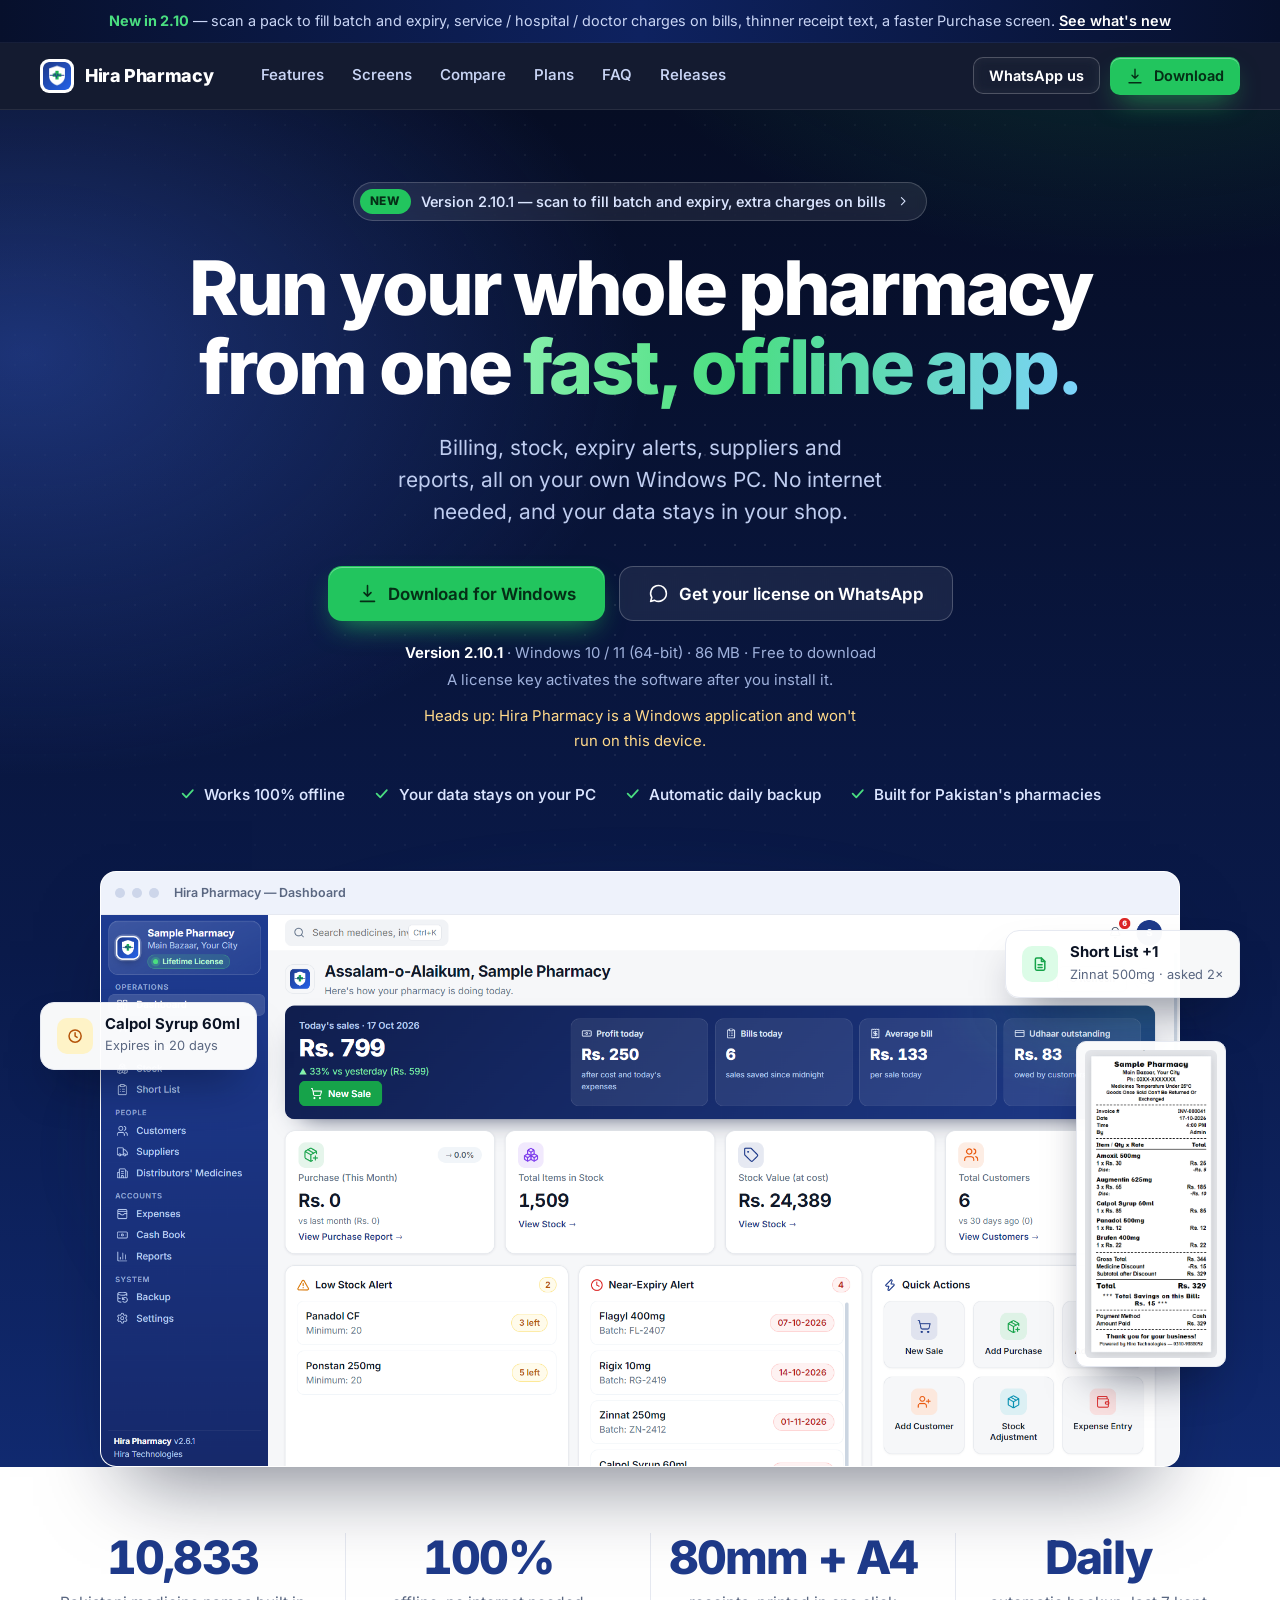
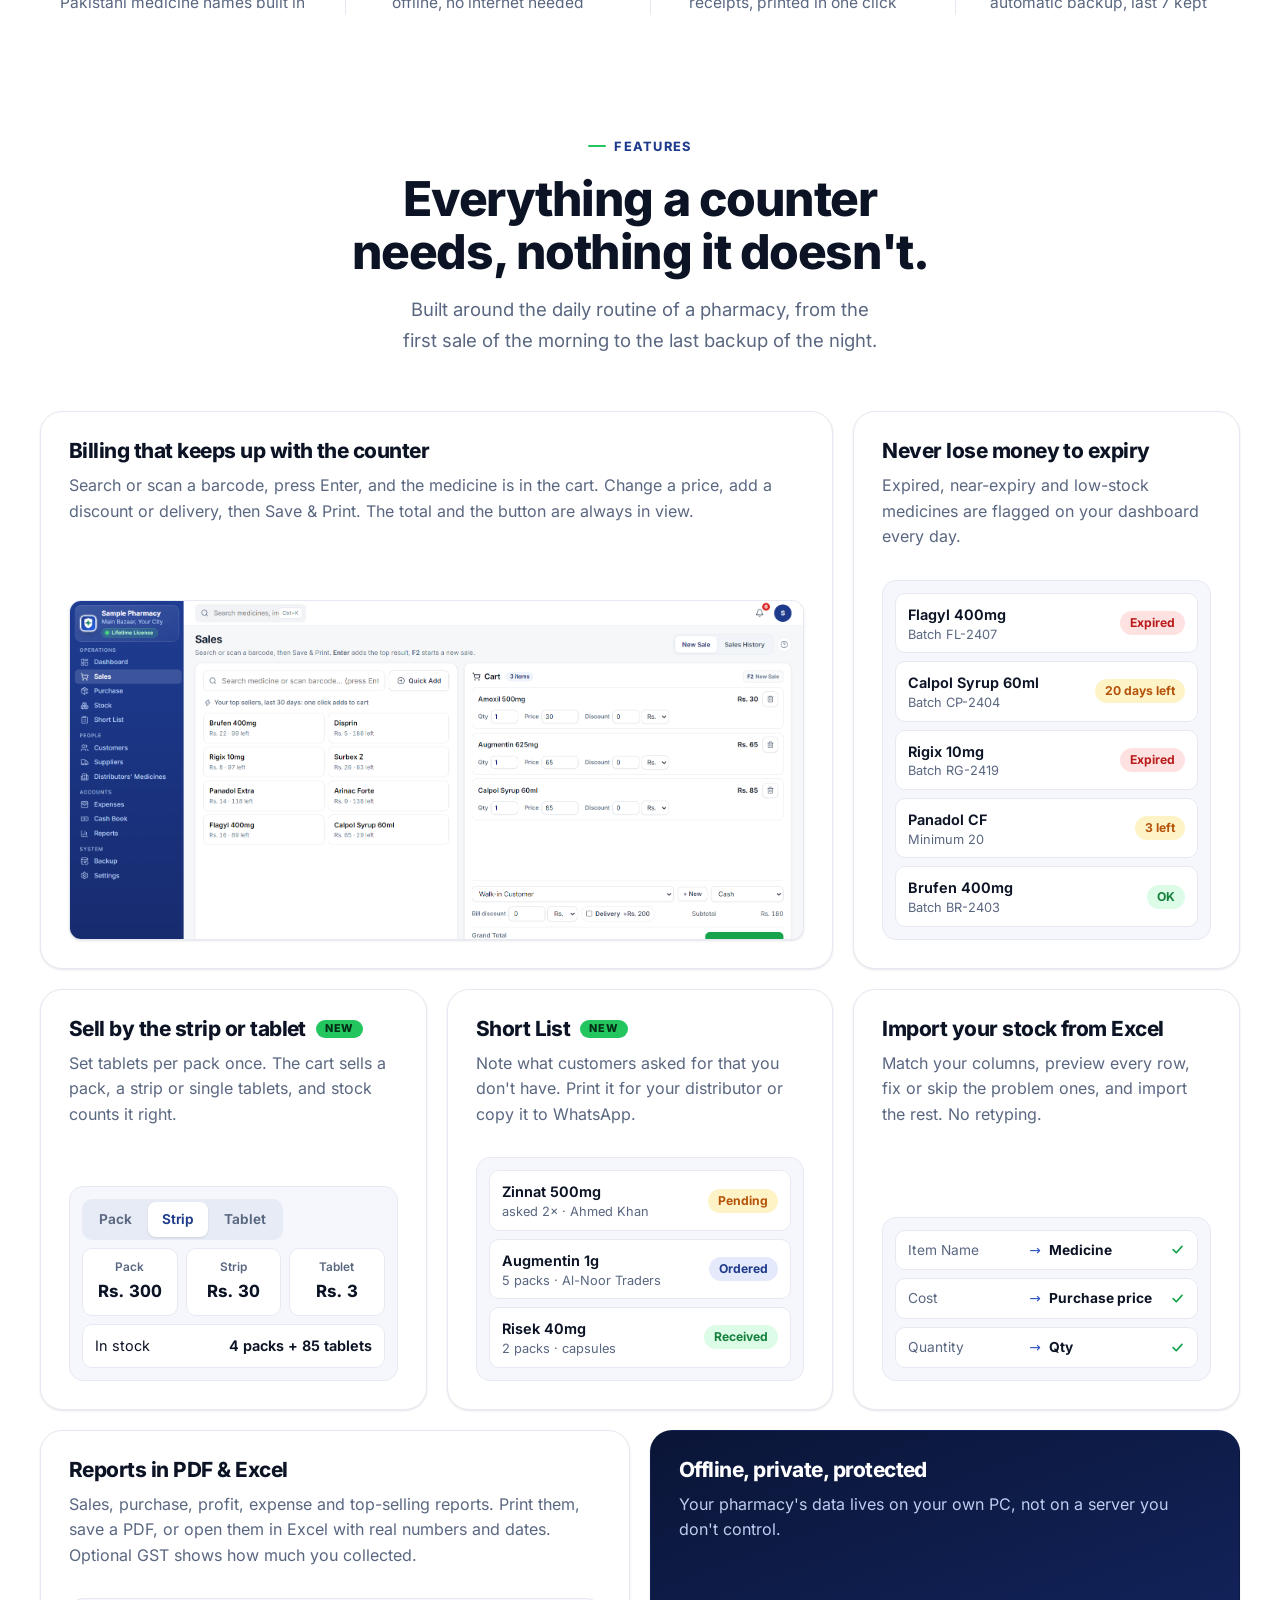
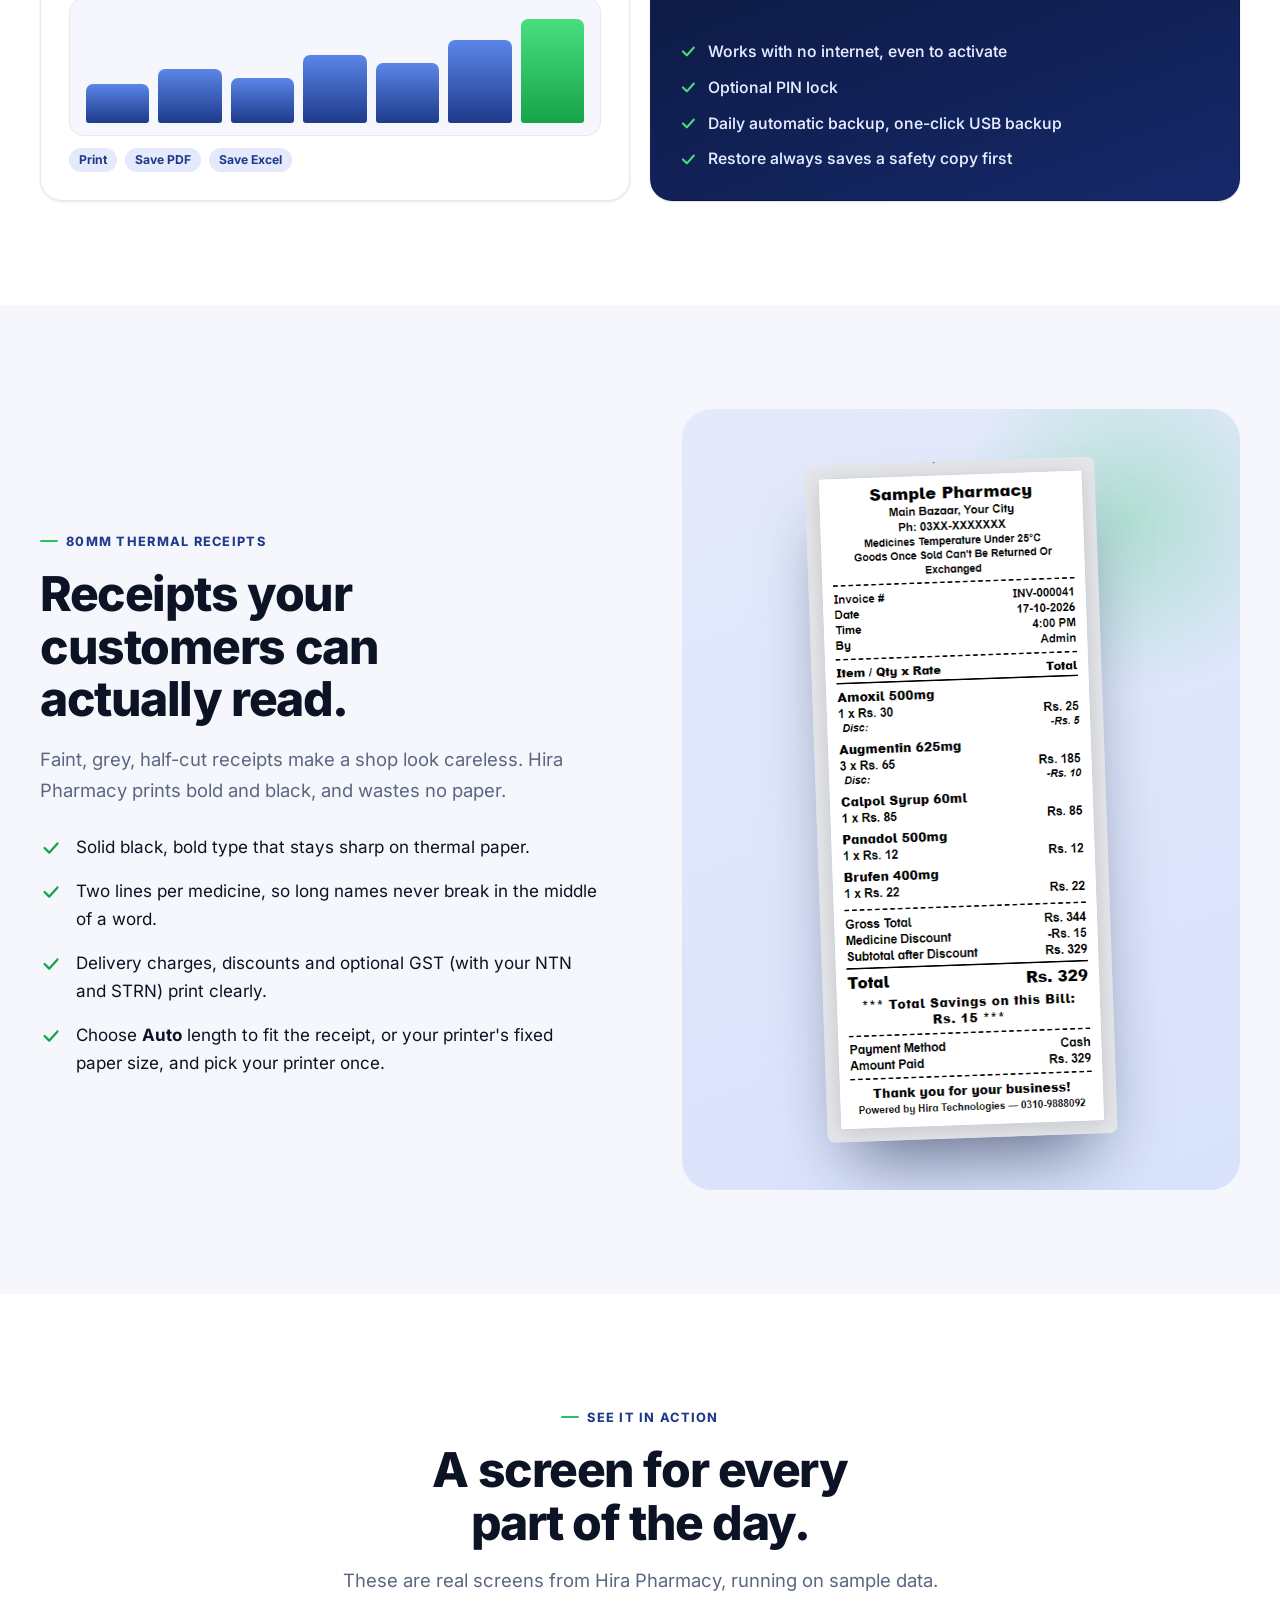
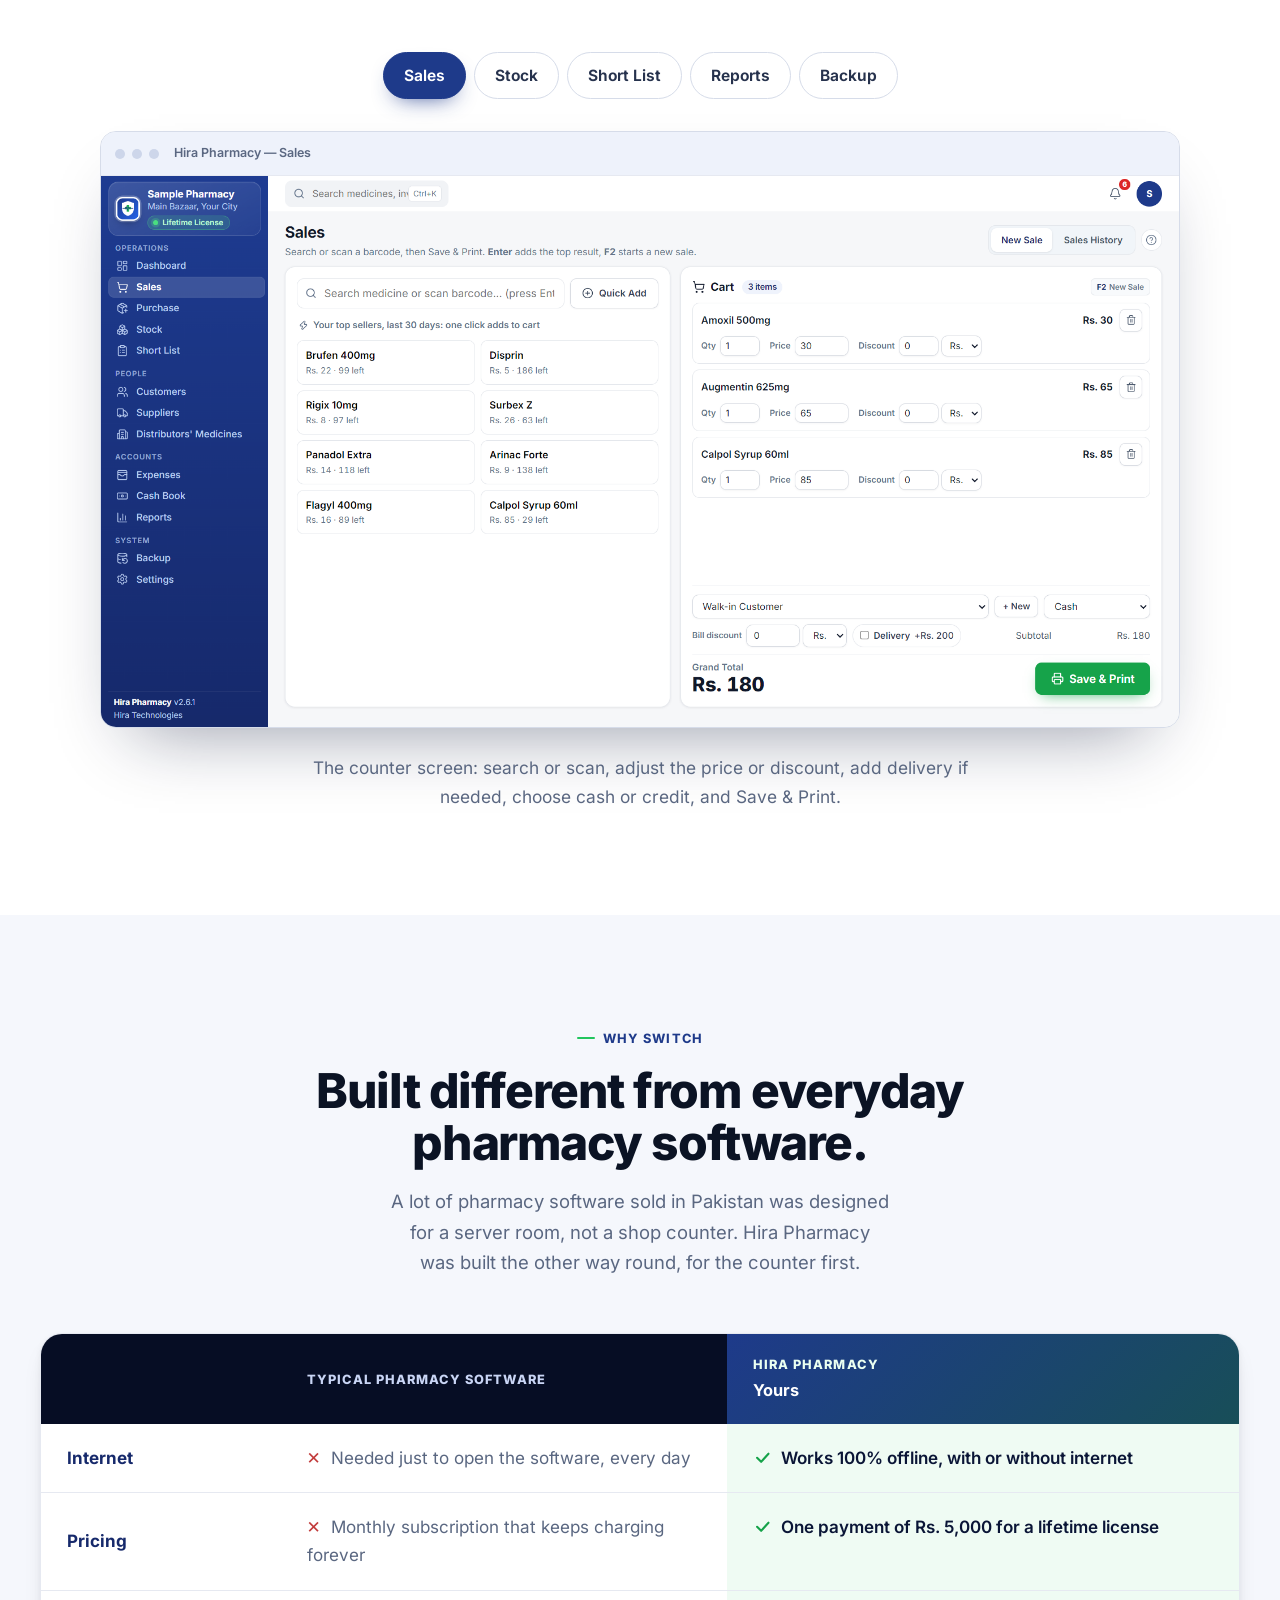
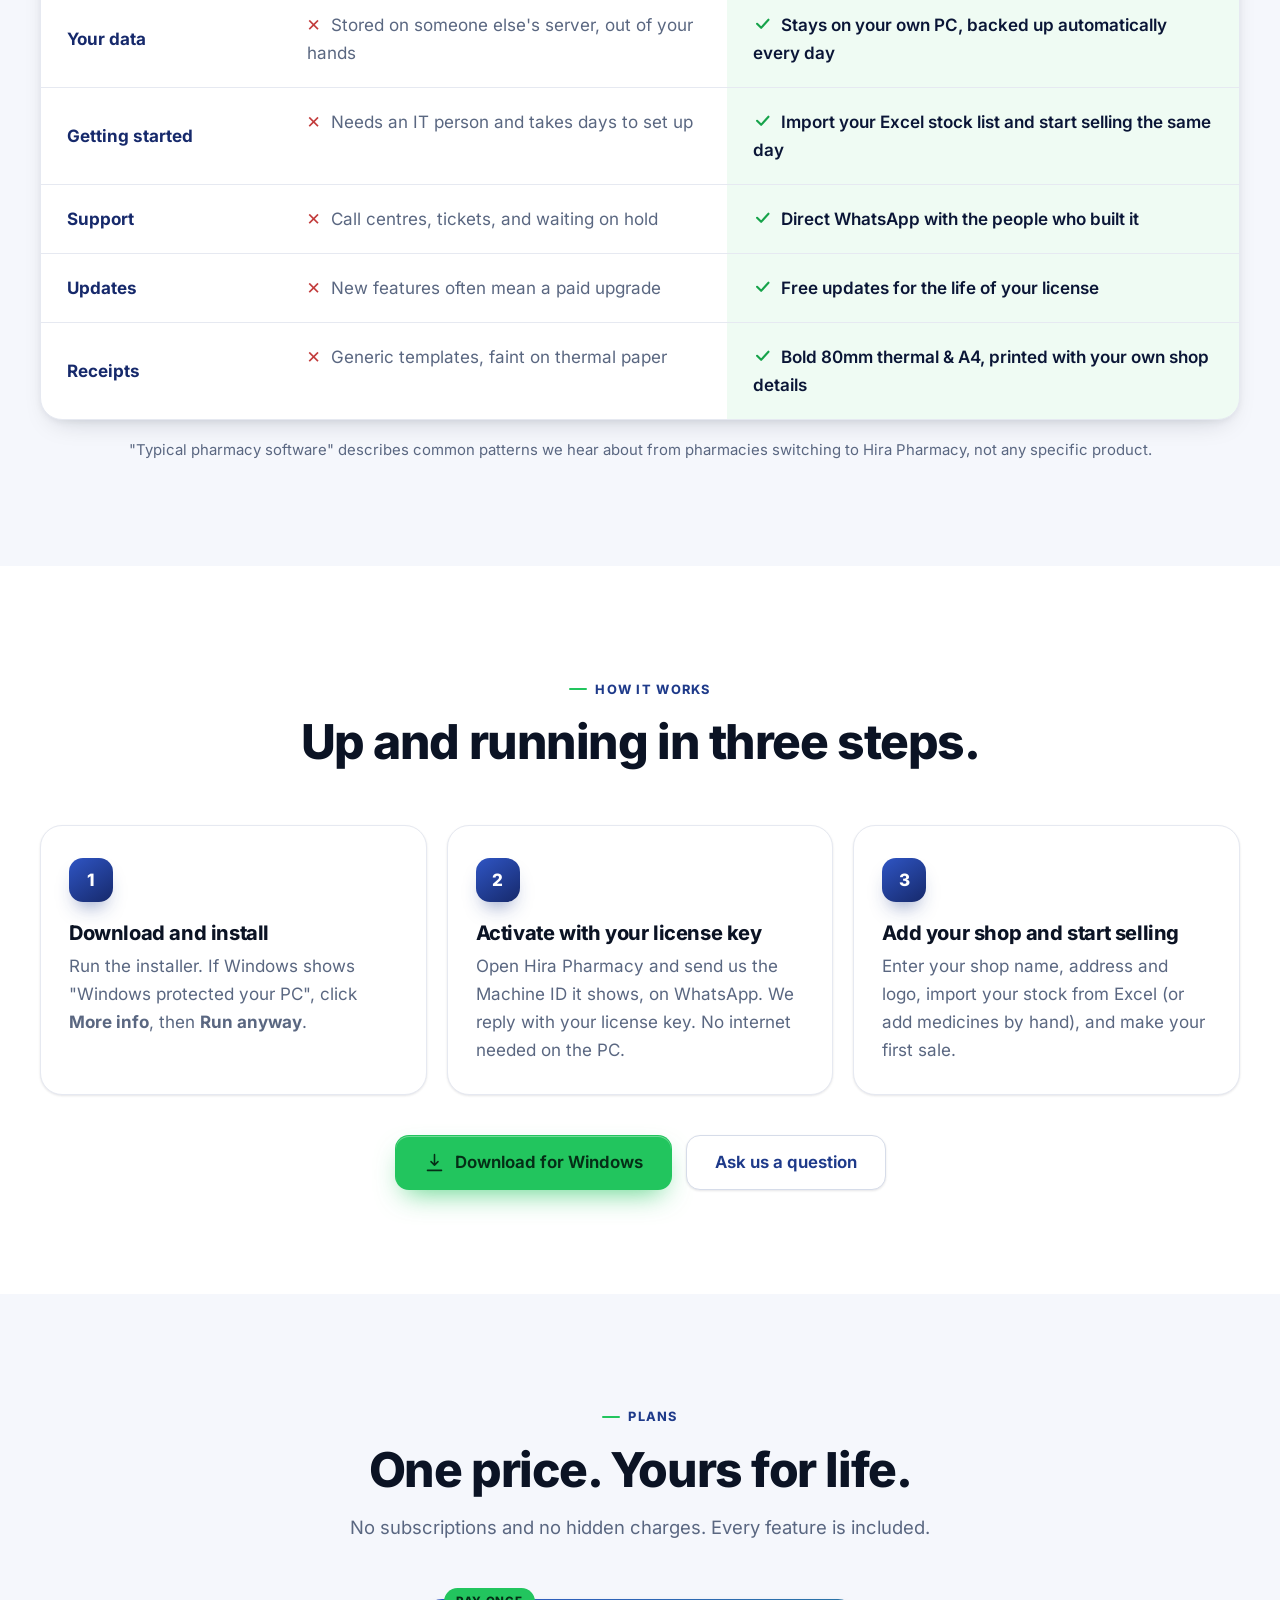
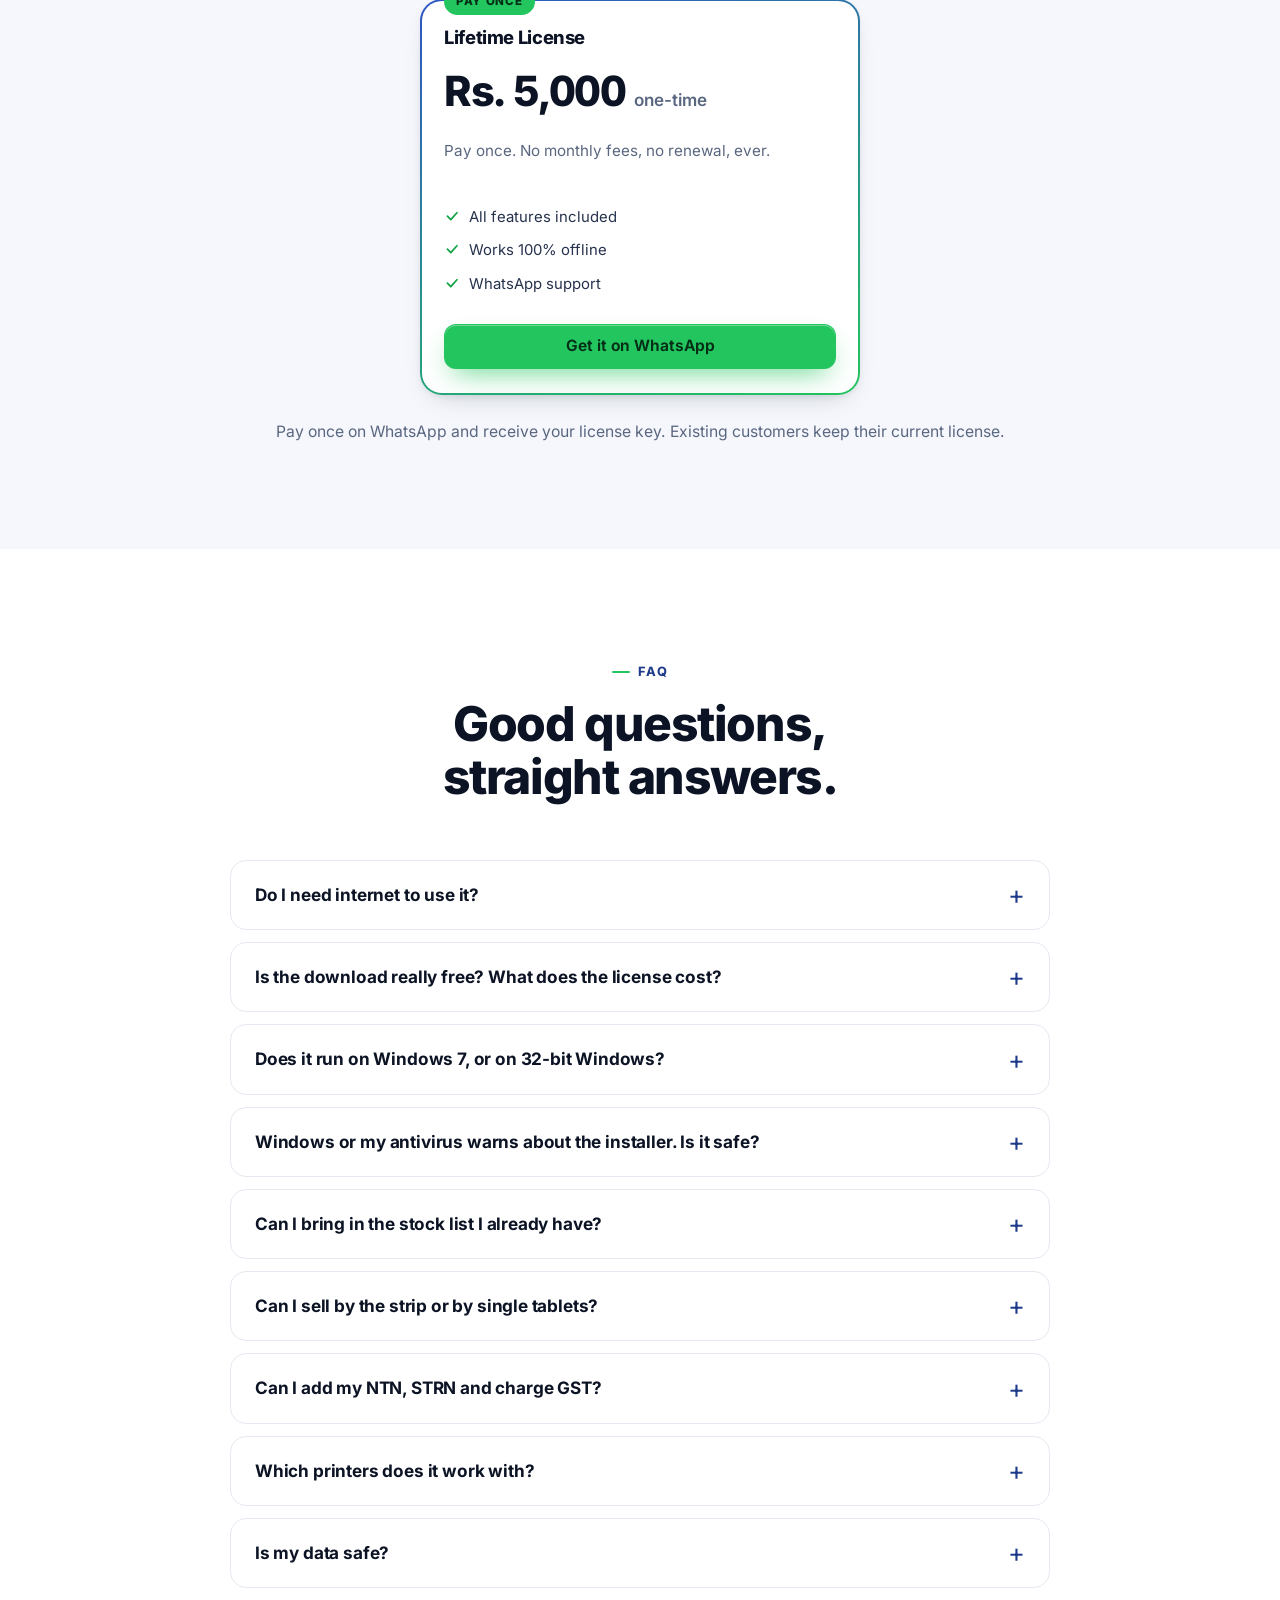
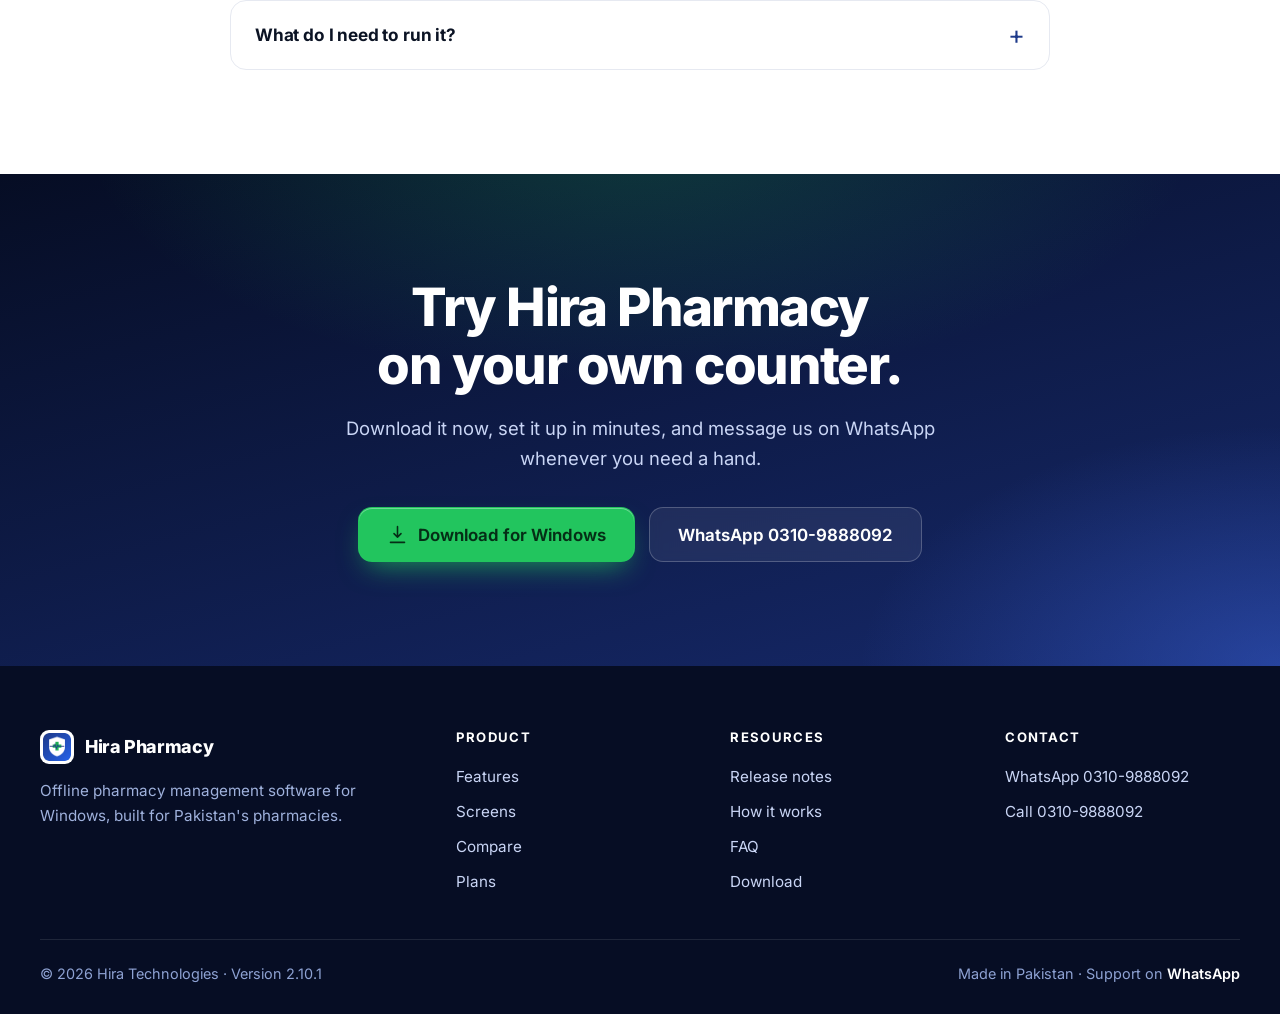
==== index.html @ 3cd3f742 "Website: Hira Pharmacy 2.10.1 Co-Authored-By: Claude Sonnet 5.5 <noreply@anthropic.com>" ====
<!doctype html>
<html lang="en">
<head>
<meta charset="utf-8">
<meta name="viewport" content="width=device-width, initial-scale=1">
<title>Hira Pharmacy — Offline Pharmacy Software for Windows</title>
<meta name="description" content="Offline pharmacy software for Windows: fast billing, expiry and low-stock alerts, sell by the strip or tablet, a Short List for restocking, suppliers, reports and optional GST. Download Hira Pharmacy 2.10.1.">
<meta name="theme-color" content="#060d24">
<link rel="icon" type="image/png" href="assets/logo.png">
<link rel="canonical" href="https://nayahiradigital.store/">
<link rel="preload" href="assets/fonts/inter-latin-wght-normal.woff2" as="font" type="font/woff2" crossorigin>
<link rel="stylesheet" href="assets/site.css?v=300">
<meta property="og:type" content="website">
<meta property="og:title" content="Hira Pharmacy — Offline Pharmacy Software for Windows">
<meta property="og:description" content="Billing, expiry alerts, suppliers and reports in one offline pharmacy app. Sell by the strip or tablet, print receipts in one click.">
<meta property="og:url" content="https://nayahiradigital.store/">
<meta property="og:image" content="https://nayahiradigital.store/assets/og.png?v=300">
<meta name="twitter:card" content="summary_large_image">
<script type="application/ld+json">
{
  "@context": "https://schema.org",
  "@type": "SoftwareApplication",
  "name": "Hira Pharmacy",
  "applicationCategory": "BusinessApplication",
  "operatingSystem": "Windows 10, Windows 11",
  "softwareVersion": "2.10.1",
  "description": "Offline pharmacy management software: billing, stock and expiry alerts, suppliers, cash book and reports.",
  "downloadUrl": "https://github.com/marketerwaseem17/hira-pharmacy-downloads/releases/latest/download/Hira-Pharmacy-Setup.exe",
  "author": { "@type": "Organization", "name": "Hira Technologies" }
}
</script>
<style>
  /* ---------- hero ---------- */
  .hero { position: relative; color: #fff; overflow-x: clip;
    background:
      radial-gradient(900px 520px at 88% -12%, rgba(34, 197, 94, 0.20), transparent 60%),
      radial-gradient(1000px 680px at 2% 18%, rgba(59, 100, 220, 0.42), transparent 62%),
      linear-gradient(180deg, #060d24 0%, #0a1a4a 62%, #112a70 100%); }
  .hero::before { content: ""; position: absolute; inset: 0; pointer-events: none;
    background-image: radial-gradient(rgba(255,255,255,0.11) 1px, transparent 1.3px); background-size: 30px 30px;
    -webkit-mask-image: radial-gradient(ellipse 75% 62% at 50% 28%, #000, transparent 78%); mask-image: radial-gradient(ellipse 75% 62% at 50% 28%, #000, transparent 78%); }
  .hero-inner { position: relative; text-align: center; padding: 72px 0 0; }
  .pill-new { display: inline-flex; align-items: center; gap: 10px; padding: 6px 16px 6px 6px; border-radius: 999px; background: rgba(255,255,255,0.08); border: 1px solid rgba(255,255,255,0.18); color: #dbe5ff; font-size: 0.9rem; font-weight: 550; text-decoration: none; backdrop-filter: blur(6px); transition: background-color .15s; }
  .pill-new:hover { background: rgba(255,255,255,0.14); }
  .pill-new b { background: var(--green-500); color: var(--green-950); border-radius: 999px; padding: 3px 10px; font-size: 0.74rem; font-weight: 800; letter-spacing: 0.05em; text-transform: uppercase; }
  .hero h1 { font-size: clamp(2.5rem, 6.2vw, 4.7rem); font-weight: 800; margin: 28px auto 0; max-width: 14.5em; letter-spacing: -0.038em; line-height: 1.04; }
  .hero h1 .grad { background: linear-gradient(95deg, #86efac 0%, #4ade80 38%, #7dd3fc 100%); -webkit-background-clip: text; background-clip: text; color: transparent; }
  .hero .lede { max-width: 41rem; text-wrap: balance; margin: 26px auto 0; color: #bfcdf0; font-size: clamp(1.08rem, 1.7vw, 1.3rem); line-height: 1.55; }
  .hero .cta-row { justify-content: center; margin-top: 38px; }
  .hero-meta { margin-top: 20px; color: #9fb1dc; font-size: 0.93rem; }
  .hero-meta strong { color: #fff; font-weight: 650; }
  .hero-meta + .hero-meta { margin-top: 2px; }
  .mobile-note, .nonwin-note { display: none; margin: 12px auto 0; font-size: 0.93rem; color: #ffd98a; max-width: 30em; }
  html[data-platform="mobile"] .mobile-note { display: block; }
  html[data-platform="other"] .nonwin-note { display: block; }
  .trust { display: flex; flex-wrap: wrap; justify-content: center; gap: 10px 28px; margin: 28px 0 0; padding: 0; list-style: none; color: #dbe5ff; font-weight: 550; font-size: 0.95rem; }
  .trust li { display: flex; align-items: center; gap: 8px; }
  .trust .ic { color: var(--green-400); width: 1.15em; height: 1.15em; stroke-width: 2.4; }

  .hero-shot { position: relative; z-index: 3; max-width: 1080px; margin: 64px auto -150px; }
  .hero-shot::before { content: ""; position: absolute; inset: 8% -4% -6%; z-index: -1; filter: blur(48px);
    background: radial-gradient(60% 55% at 50% 40%, rgba(74, 222, 128, 0.30), rgba(59, 100, 220, 0.32) 55%, transparent 76%); }
  .window { background: #fff; border-radius: 16px; overflow: hidden; border: 1px solid rgba(255,255,255,0.22); box-shadow: var(--shadow-lg); text-align: left; }
  .window-bar { display: flex; align-items: center; gap: 7px; padding: 11px 14px; background: #eef2fb; border-bottom: 1px solid var(--line); font-size: 0.78rem; color: var(--muted); font-weight: 600; }
  .window-bar i { width: 10px; height: 10px; border-radius: 50%; background: #cdd6ea; display: block; }
  .window-bar span { margin-left: 8px; }
  .window img { width: 100%; }
  .float { position: absolute; z-index: 4; display: none; align-items: center; gap: 12px; background: rgba(255,255,255,0.97); color: var(--ink); border: 1px solid var(--line); border-radius: 14px; padding: 12px 16px; box-shadow: 0 24px 46px -18px rgba(6, 13, 36, 0.6); font-size: 0.88rem; text-align: left; }
  .float b { display: block; font-weight: 700; font-size: 0.93rem; line-height: 1.25; }
  .float .sub { color: var(--muted); font-size: 0.8rem; }
  .float .dot { width: 36px; height: 36px; border-radius: 10px; display: grid; place-items: center; flex: none; }
  .float .dot .ic { width: 1.15em; height: 1.15em; stroke-width: 2.2; }
  .float-a { left: -60px; top: 22%; }
  .float-a .dot { background: var(--amber-100); color: var(--amber-600); }
  .float-b { right: -60px; top: 10%; }
  .float-b .dot { background: var(--green-100); color: var(--green-600); }
  .float-c { right: -46px; bottom: 100px; flex-direction: column; align-items: stretch; width: 150px; padding: 8px; border-radius: 10px; gap: 0; }
  .float-c img { border-radius: 6px; }

  /* ---------- stats ---------- */
  .stats { padding: 216px 0 8px; }
  .stats-grid { display: grid; grid-template-columns: repeat(2, 1fr); gap: 36px 20px; }
  .stat { text-align: center; padding: 0 8px; }
  .stat-num { font-size: clamp(2rem, 3.6vw, 2.9rem); font-weight: 800; letter-spacing: -0.04em; color: var(--navy-600); line-height: 1.05; font-variant-numeric: tabular-nums; }
  .stat-label { color: var(--muted); font-size: 0.97rem; margin-top: 8px; }

  /* ---------- feature grid ---------- */
  .bento { display: grid; gap: 20px; grid-template-columns: 1fr; }
  .bcard { background: #fff; border: 1px solid var(--line); border-radius: var(--r-lg); padding: 28px; box-shadow: var(--shadow-sm); display: flex; flex-direction: column; gap: 10px; overflow: hidden; transition: box-shadow .25s, transform .25s, border-color .25s; }
  .bcard:hover { box-shadow: var(--shadow-md); transform: translateY(-3px); border-color: var(--line-2); }
  .bcard h3 { font-size: 1.3rem; font-weight: 760; letter-spacing: -0.025em; display: flex; align-items: center; gap: 10px; flex-wrap: wrap; }
  .bcard p { color: var(--muted); font-size: 1rem; line-height: 1.6; }
  .tag-new { font-size: 0.68rem; font-weight: 800; letter-spacing: 0.07em; text-transform: uppercase; background: var(--green-500); color: var(--green-950); border-radius: 999px; padding: 3px 9px; }
  .bvis { margin-top: auto; padding-top: 20px; }
  .shot-crop { border-radius: 12px; overflow: hidden; border: 1px solid var(--line); box-shadow: var(--shadow-sm); aspect-ratio: 16 / 8.2; background: var(--soft); }
  .shot-crop img { width: 100%; height: 100%; object-fit: cover; object-position: left top; }
  .mini { background: var(--soft); border: 1px solid var(--line); border-radius: 14px; padding: 12px; display: grid; gap: 8px; }
  .mrow { display: flex; align-items: center; justify-content: space-between; gap: 10px; background: #fff; border: 1px solid var(--line); border-radius: 10px; padding: 9px 12px; font-size: 0.9rem; }
  .mrow b { font-weight: 650; }
  .mrow small { color: var(--muted); font-size: 0.8rem; display: block; line-height: 1.3; }
  .chip { display: inline-block; border-radius: 999px; padding: 2px 10px; font-size: 0.76rem; font-weight: 700; white-space: nowrap; }
  .chip-ok { background: var(--green-100); color: #15803d; }
  .chip-warn { background: var(--amber-100); color: var(--amber-600); }
  .chip-bad { background: var(--red-100); color: var(--red-600); }
  .chip-info { background: var(--navy-100); color: var(--navy-600); }
  .mseg { display: inline-flex; padding: 3px; background: #e6ebf5; border-radius: 10px; gap: 2px; }
  .mseg span { padding: 6px 14px; border-radius: 8px; font-size: 0.85rem; font-weight: 650; color: var(--muted); }
  .mseg .on { background: #fff; color: var(--navy-600); box-shadow: var(--shadow-sm); }
  .prices { display: grid; grid-template-columns: repeat(3, 1fr); gap: 8px; }
  .price-tile { background: #fff; border: 1px solid var(--line); border-radius: 10px; padding: 9px 6px; text-align: center; }
  .price-tile small { display: block; color: var(--muted); font-size: 0.74rem; font-weight: 600; }
  .price-tile b { font-size: 1.05rem; font-weight: 750; font-variant-numeric: tabular-nums; }
  .bars { display: flex; align-items: flex-end; gap: 9px; height: 112px; padding: 8px 4px 0; }
  .bars i { flex: 1; border-radius: 7px 7px 3px 3px; background: linear-gradient(180deg, #5b86e8, var(--navy-600)); display: block; }
  .bars i:last-child { background: linear-gradient(180deg, #4ade80, var(--green-600)); }
  .pill-row { display: flex; flex-wrap: wrap; gap: 8px; margin-top: 12px; }
  .bcard.dark { background: linear-gradient(160deg, var(--navy-900), var(--navy-700)); color: #fff; border-color: transparent; }
  .bcard.dark p { color: #bfcdf0; }
  .bcard.dark .ticks-mini { list-style: none; padding: 0; margin: 0; display: grid; gap: 10px; }
  .ticks-mini li { display: flex; gap: 10px; align-items: center; color: #e3ebff; font-weight: 550; font-size: 0.98rem; }
  .ticks-mini .ic { color: var(--green-400); stroke-width: 2.6; width: 1.2em; height: 1.2em; }
  .map-row { display: grid; grid-template-columns: 1fr auto 1fr auto; align-items: center; gap: 8px; background: #fff; border: 1px solid var(--line); border-radius: 10px; padding: 8px 12px; font-size: 0.86rem; }
  .map-row code { font: inherit; color: var(--muted); }
  .map-row .arrow { color: var(--navy-500); }
  .map-row .ic { color: var(--green-600); width: 1.1em; height: 1.1em; stroke-width: 2.6; }

  /* ---------- receipts ---------- */
  .split { display: grid; gap: 56px; align-items: center; }
  .split h2 { font-size: clamp(2rem, 4vw, 3rem); font-weight: 800; }
  .split .lead { color: var(--muted); font-size: 1.15rem; margin: 18px 0 28px; }
  .ticks { list-style: none; margin: 0; padding: 0; display: grid; gap: 16px; }
  .ticks li { display: flex; gap: 14px; align-items: flex-start; }
  .ticks .ic { color: var(--green-600); margin-top: 4px; width: 1.3em; height: 1.3em; stroke-width: 2.5; }
  .receipt-stage { background: linear-gradient(160deg, var(--navy-100), #d8e2fb); border-radius: 30px; padding: 52px 24px; display: grid; place-items: center; position: relative; overflow: hidden; }
  .receipt-stage::before { content: ""; position: absolute; width: 380px; height: 380px; border-radius: 50%; background: radial-gradient(circle, rgba(34,197,94,.25), transparent 65%); right: -80px; top: -80px; }
  .receipt-stage img { position: relative; width: min(290px, 72%); border-radius: 8px; box-shadow: 0 40px 70px -26px rgba(10, 21, 54, 0.6); transform: rotate(-2deg); }

  /* ---------- product tour ---------- */
  .tabs { display: flex; gap: 8px; flex-wrap: wrap; justify-content: center; margin-bottom: 32px; }
  .tab { font: inherit; font-weight: 650; font-size: 0.97rem; padding: 10px 20px; border-radius: 999px; border: 1px solid var(--line-2); background: #fff; color: var(--ink-2); cursor: pointer; transition: background-color .15s, color .15s, border-color .15s, box-shadow .15s; }
  .tab:hover { border-color: var(--navy-500); }
  .tab[aria-selected="true"] { background: var(--navy-600); color: #fff; border-color: var(--navy-600); box-shadow: 0 10px 22px -12px rgba(30, 58, 138, 0.9); }
  .tour-stage { max-width: 1080px; margin-inline: auto; }
  .tour-stage .window { border: 1px solid var(--line-2); box-shadow: 0 34px 70px -34px rgba(10, 21, 54, 0.45); }
  .panel[hidden] { display: none; }
  .panel figcaption { text-align: center; margin: 26px auto 0; max-width: 44rem; color: var(--muted); font-size: 1.08rem; }

  /* ---------- comparison ---------- */
  .compare-wrap { overflow-x: auto; border-radius: var(--r-lg); box-shadow: var(--shadow-md); border: 1px solid var(--line); background: #fff; }
  .compare { width: 100%; min-width: 640px; border-collapse: separate; border-spacing: 0; }
  .compare thead th { text-align: left; padding: 20px 26px; background: var(--navy-950); color: var(--navy-200); font-size: 0.8rem; font-weight: 800; letter-spacing: 0.08em; text-transform: uppercase; }
  .compare thead th:first-child { width: 20%; }
  .compare thead th.col-hira { background: linear-gradient(135deg, var(--navy-600), #145a3a 160%); color: #eafff1; }
  .compare thead th.col-hira b { display: block; color: #fff; font-size: 1.02rem; letter-spacing: -0.01em; text-transform: none; margin-top: 2px; }
  .compare tbody th { text-align: left; padding: 20px 26px; font-weight: 700; color: var(--navy-700); white-space: nowrap; border-bottom: 1px solid var(--line); }
  .compare tbody td { padding: 20px 26px; border-bottom: 1px solid var(--line); vertical-align: top; }
  .compare tbody tr:last-child th, .compare tbody tr:last-child td { border-bottom: 0; }
  .compare td.cell-other { color: var(--muted); }
  .compare td.cell-other::before { content: "✕"; display: inline-block; margin-right: 10px; color: #c23b3b; font-weight: 800; }
  .compare td.cell-hira { background: rgba(34, 197, 94, 0.07); color: var(--navy-900); font-weight: 600; }
  .compare td.cell-hira .ic { color: var(--green-600); margin-right: 8px; width: 1.15em; height: 1.15em; vertical-align: -3px; stroke-width: 2.6; }
  .compare-note { margin-top: 18px; color: var(--muted); font-size: 0.93rem; text-align: center; }

  @media (max-width: 720px) {
    .compare-wrap { overflow: visible; border: 0; box-shadow: none; background: transparent; }
    .compare, .compare tbody, .compare tr, .compare th, .compare td { display: block; width: 100%; min-width: 0; }
    .compare thead { display: none; }
    .compare tbody tr { background: #fff; border: 1px solid var(--line); border-radius: 18px; margin-bottom: 14px; padding: 18px 18px 6px; box-shadow: var(--shadow-sm); }
    .compare tbody th { padding: 0 0 10px; border: 0; font-size: 1.08rem; white-space: normal; }
    .compare tbody td { padding: 10px 0 12px; border: 0; border-top: 1px solid var(--line); }
    .compare td.cell-hira { background: transparent; }
    .compare td.cell-other::before, .compare td.cell-hira::before { content: attr(data-label); display: block; margin: 0 0 3px; color: var(--muted); font-size: 0.7rem; font-weight: 800; letter-spacing: 0.09em; text-transform: uppercase; }
    .compare td.cell-hira::before { color: var(--green-600); }
  }
  /* ---------- steps ---------- */
  .steps { display: grid; gap: 20px; counter-reset: s; }
  .step { position: relative; background: #fff; border: 1px solid var(--line); border-radius: var(--r-lg); padding: 32px 28px 30px; box-shadow: var(--shadow-sm); }
  .step::before { counter-increment: s; content: counter(s); display: grid; place-items: center; width: 44px; height: 44px; border-radius: 14px; background: linear-gradient(145deg, var(--navy-500), var(--navy-700)); color: #fff; font-weight: 800; margin-bottom: 20px; box-shadow: 0 12px 22px -12px rgba(30, 58, 138, 0.9); }
  .step h3 { font-size: 1.25rem; font-weight: 750; margin-bottom: 8px; letter-spacing: -0.02em; }
  .step p { color: var(--muted); }
  .steps-cta { margin-top: 40px; display: flex; flex-wrap: wrap; gap: 14px; justify-content: center; }

  /* ---------- plans ---------- */
  .plans { max-width: 440px; margin-inline: auto; display: grid; gap: 16px; grid-template-columns: 1fr; }
  .plan { position: relative; background: #fff; border: 1px solid var(--line); border-radius: var(--r-lg); padding: 26px 22px 24px; display: flex; flex-direction: column; gap: 6px; box-shadow: var(--shadow-sm); transition: box-shadow .25s, transform .25s; }
  .plan:hover { box-shadow: var(--shadow-md); transform: translateY(-3px); }
  .plan h3 { font-size: 1.15rem; font-weight: 760; letter-spacing: -0.02em; }
  .plan .blurb { color: var(--muted); font-size: 0.95rem; min-height: 3.1em; text-wrap: balance; }
  .plan ul { list-style: none; margin: 14px 0 22px; padding: 0; display: grid; gap: 9px; font-size: 0.93rem; color: var(--ink-2); }
  .plan li { display: flex; gap: 9px; align-items: flex-start; }
  .plan li .ic { color: var(--green-600); margin-top: 3px; width: 1.1em; height: 1.1em; stroke-width: 2.6; }
  .plan .btn { margin-top: auto; }
  .plan.featured { border-color: transparent; background: linear-gradient(#fff, #fff) padding-box, linear-gradient(160deg, var(--navy-500), var(--green-500)) border-box; border: 2px solid transparent; box-shadow: var(--shadow-md); }
  .plan .ribbon { position: absolute; top: -13px; left: 22px; background: var(--green-500); color: var(--green-950); font-size: 0.72rem; font-weight: 800; letter-spacing: 0.06em; text-transform: uppercase; border-radius: 999px; padding: 4px 12px; }
  .plan .price { display: flex; align-items: baseline; gap: 8px; margin: 4px 0 6px; }
  .plan .price b { font-size: 2.6rem; font-weight: 800; letter-spacing: -0.03em; font-variant-numeric: tabular-nums; }
  .plan .price span { color: var(--muted); font-weight: 600; }
  .plans-note { margin-top: 24px; text-align: center; color: var(--muted); font-size: 0.98rem; text-wrap: balance; }

  /* ---------- FAQ ---------- */
  .faq { max-width: 820px; margin-inline: auto; display: grid; gap: 12px; }
  details { background: #fff; border: 1px solid var(--line); border-radius: 16px; transition: box-shadow .2s, border-color .2s; }
  details[open] { box-shadow: var(--shadow-md); border-color: var(--line-2); }
  summary { cursor: pointer; list-style: none; display: flex; justify-content: space-between; gap: 20px; align-items: center; padding: 20px 24px; font-weight: 700; font-size: 1.07rem; letter-spacing: -0.01em; }
  summary::-webkit-details-marker { display: none; }
  summary::after { content: "+"; font-size: 1.6rem; line-height: 1; color: var(--navy-600); font-weight: 400; transition: transform .2s; flex: none; }
  details[open] summary::after { transform: rotate(45deg); }
  details p { color: var(--muted); padding: 0 56px 22px 24px; }

  /* ---------- mobile bar ---------- */
  .mobile-bar { position: fixed; left: 0; right: 0; bottom: 0; z-index: 70; display: none; padding: 10px 14px calc(10px + env(safe-area-inset-bottom)); background: rgba(6, 13, 36, 0.96); backdrop-filter: blur(8px); border-top: 1px solid rgba(255,255,255,0.12); }
  .mobile-bar .btn { width: 100%; }
  html[data-platform="mobile"] .mobile-bar { display: block; }
  html[data-platform="mobile"] body { padding-bottom: 76px; }

  /* ---------- breakpoints ---------- */
  @media (min-width: 700px) {
    .stats-grid { grid-template-columns: repeat(4, 1fr); }
    .stat + .stat { border-left: 1px solid var(--line); }
    .bento { grid-template-columns: repeat(2, 1fr); }
    .bcard.wide { grid-column: span 2; }
    .steps { grid-template-columns: repeat(3, 1fr); }
    .plans { grid-template-columns: 1fr; }
  }
  @media (min-width: 1000px) {
    .bento { grid-template-columns: repeat(6, 1fr); }
    .bcard { grid-column: span 2; }
    .bcard.wide { grid-column: span 4; }
    .bcard.half { grid-column: span 3; }
    .split { grid-template-columns: 1fr 1fr; gap: 84px; }
    .split.reverse .split-media { order: -1; }
    .plans { grid-template-columns: 1fr; }
    .bcard.wide .shot-crop { aspect-ratio: 16 / 7.4; }
  }
  @media (min-width: 1260px) {
    .float { display: flex; }
  }
  @media (max-width: 720px) {
    .hero-inner { padding-top: 48px; }
    .hero-shot { margin: 44px auto -70px; }
    .stats { padding-top: 120px; }
    .window-bar span { display: none; }
    details p { padding-right: 24px; }
  }
</style>
</head>
<body>
<a class="skip" href="#main">Skip to content</a>

<div class="announce">
  <b>New in 2.10</b> — scan a pack to fill batch and expiry, service / hospital / doctor charges on bills, thinner receipt text, a faster Purchase screen. <a href="releases.html">See what's new</a>
</div>

<header class="nav">
  <div class="container">
    <div class="nav-inner">
      <a class="brand" href="#top" aria-label="Hira Pharmacy home"><img src="assets/logo.png" alt="" width="34" height="34"> Hira Pharmacy</a>
      <nav class="nav-links" aria-label="Sections">
        <a href="#features">Features</a>
        <a href="#screens">Screens</a>
        <a href="#compare">Compare</a>
        <a href="#plans">Plans</a>
        <a href="#faq">FAQ</a>
        <a href="releases.html">Releases</a>
      </nav>
      <div class="nav-cta">
        <a class="btn btn-ghost js-wa" href="https://wa.me/923109888092" target="_blank" rel="noopener">WhatsApp us</a>
        <a class="btn btn-primary" data-download href="https://github.com/marketerwaseem17/hira-pharmacy-downloads/releases/latest/download/Hira-Pharmacy-Setup.exe" rel="noopener">
          <svg class="ic" viewBox="0 0 24 24" aria-hidden="true"><path d="M12 3v12m0 0-4-4m4 4 4-4M4 21h16"/></svg><span class="dl-label">Download</span>
        </a>
        <button class="nav-toggle" type="button" id="nav-toggle" aria-label="Open menu" aria-expanded="false" aria-controls="nav-menu">
          <svg class="ic" viewBox="0 0 24 24" aria-hidden="true"><path d="M4 7h16M4 12h16M4 17h16"/></svg>
        </button>
      </div>
    </div>
    <nav class="nav-menu" id="nav-menu" aria-label="Sections (mobile)">
      <a href="#features">Features</a>
      <a href="#screens">Screens</a>
      <a href="#compare">Compare</a>
      <a href="#plans">Plans</a>
      <a href="#faq">FAQ</a>
      <a href="releases.html">Release notes</a>
    </nav>
  </div>
</header>

<main id="main">

<section class="hero" id="top">
  <div class="container hero-inner">
    <a class="pill-new" href="releases.html"><b>New</b> Version 2.10.1 — scan to fill batch and expiry, extra charges on bills <svg class="ic" viewBox="0 0 24 24" aria-hidden="true" style="width:1em;height:1em"><path d="m9 6 6 6-6 6"/></svg></a>
    <h1>Run your whole pharmacy from one <span class="grad">fast, offline app.</span></h1>
    <p class="lede">Billing, stock, expiry alerts, suppliers and reports, all on your own Windows PC. No internet needed, and your data stays in your shop.</p>

    <div class="cta-row">
      <a class="btn btn-primary btn-lg" data-download href="https://github.com/marketerwaseem17/hira-pharmacy-downloads/releases/latest/download/Hira-Pharmacy-Setup.exe" rel="noopener">
        <svg class="ic" viewBox="0 0 24 24" aria-hidden="true"><path d="M12 3v12m0 0-4-4m4 4 4-4M4 21h16"/></svg><span class="dl-label">Download for Windows</span>
      </a>
      <a class="btn btn-ghost btn-lg js-wa" href="https://wa.me/923109888092" target="_blank" rel="noopener">
        <svg class="ic" viewBox="0 0 24 24" aria-hidden="true"><path d="M21 12a9 9 0 0 1-13.4 7.8L3 21l1.3-4.4A9 9 0 1 1 21 12z"/></svg> Get your license on WhatsApp
      </a>
    </div>
    <p class="hero-meta"><strong>Version 2.10.1</strong> · Windows 10 / 11 (64-bit) · 86 MB · Free to download</p>
    <p class="hero-meta">A license key activates the software after you install it.</p>
    <p class="mobile-note">Hira Pharmacy installs on a Windows PC. Tap the button to send yourself the download link.</p>
    <p class="nonwin-note">Heads up: Hira Pharmacy is a Windows application and won't run on this device.</p>

    <ul class="trust">
      <li><svg class="ic" viewBox="0 0 24 24" aria-hidden="true"><path d="m5 12 5 5 9-10"/></svg> Works 100% offline</li>
      <li><svg class="ic" viewBox="0 0 24 24" aria-hidden="true"><path d="m5 12 5 5 9-10"/></svg> Your data stays on your PC</li>
      <li><svg class="ic" viewBox="0 0 24 24" aria-hidden="true"><path d="m5 12 5 5 9-10"/></svg> Automatic daily backup</li>
      <li><svg class="ic" viewBox="0 0 24 24" aria-hidden="true"><path d="m5 12 5 5 9-10"/></svg> Built for Pakistan's pharmacies</li>
    </ul>

    <div class="hero-shot">
      <div class="window">
        <div class="window-bar"><i></i><i></i><i></i><span>Hira Pharmacy — Dashboard</span></div>
        <img src="assets/dashboard.png?v=300" width="1905" height="974" alt="Hira Pharmacy dashboard showing today's sales, profit, bills, stock value, low-stock and near-expiry alerts" fetchpriority="high">
      </div>
      <div class="float float-a" aria-hidden="true">
        <span class="dot"><svg class="ic" viewBox="0 0 24 24"><circle cx="12" cy="12" r="9"/><path d="M12 7v5l3 2"/></svg></span>
        <span><b>Calpol Syrup 60ml</b><span class="sub">Expires in 20 days</span></span>
      </div>
      <div class="float float-b" aria-hidden="true">
        <span class="dot"><svg class="ic" viewBox="0 0 24 24"><path d="M14 3H7a2 2 0 0 0-2 2v14a2 2 0 0 0 2 2h10a2 2 0 0 0 2-2V8z"/><path d="M14 3v5h5M9 13h6M9 17h6"/></svg></span>
        <span><b>Short List +1</b><span class="sub">Zinnat 500mg · asked 2×</span></span>
      </div>
      <div class="float float-c" aria-hidden="true">
        <img src="assets/receipt.png?v=300" width="377" height="880" alt="" loading="lazy">
      </div>
    </div>
  </div>
</section>

<section class="stats" aria-label="Hira Pharmacy at a glance">
  <div class="container">
    <div class="stats-grid">
      <div class="stat reveal"><div class="stat-num">10,833</div><div class="stat-label">Pakistani medicine names built in</div></div>
      <div class="stat reveal"><div class="stat-num">100%</div><div class="stat-label">offline, no internet needed</div></div>
      <div class="stat reveal"><div class="stat-num">80mm + A4</div><div class="stat-label">receipts, printed in one click</div></div>
      <div class="stat reveal"><div class="stat-num">Daily</div><div class="stat-label">automatic backup, last 7 kept</div></div>
    </div>
  </div>
</section>

<section class="section" id="features">
  <div class="container">
    <div class="section-head center reveal">
      <div class="kicker">Features</div>
      <h2>Everything a counter needs, nothing it doesn't.</h2>
      <p>Built around the daily routine of a pharmacy, from the first sale of the morning to the last backup of the night.</p>
    </div>

    <div class="bento">
      <article class="bcard wide reveal">
        <h3>Billing that keeps up with the counter</h3>
        <p>Search or scan a barcode, press Enter, and the medicine is in the cart. Change a price, add a discount or delivery, then Save &amp; Print. The total and the button are always in view.</p>
        <div class="bvis"><div class="shot-crop"><img src="assets/sales.png?v=300" width="1905" height="974" loading="lazy" alt="The Sales screen with a cart of three medicines, a delivery option and a Save and Print button"></div></div>
      </article>

      <article class="bcard reveal">
        <h3>Never lose money to expiry</h3>
        <p>Expired, near-expiry and low-stock medicines are flagged on your dashboard every day.</p>
        <div class="bvis"><div class="mini">
          <div class="mrow"><span><b>Flagyl 400mg</b><small>Batch FL-2407</small></span><span class="chip chip-bad">Expired</span></div>
          <div class="mrow"><span><b>Calpol Syrup 60ml</b><small>Batch CP-2404</small></span><span class="chip chip-warn">20 days left</span></div>
          <div class="mrow"><span><b>Rigix 10mg</b><small>Batch RG-2419</small></span><span class="chip chip-bad">Expired</span></div>
          <div class="mrow"><span><b>Panadol CF</b><small>Minimum 20</small></span><span class="chip chip-warn">3 left</span></div>
          <div class="mrow"><span><b>Brufen 400mg</b><small>Batch BR-2403</small></span><span class="chip chip-ok">OK</span></div>
        </div></div>
      </article>

      <article class="bcard reveal">
        <h3>Sell by the strip or tablet <span class="tag-new">New</span></h3>
        <p>Set tablets per pack once. The cart sells a pack, a strip or single tablets, and stock counts it right.</p>
        <div class="bvis"><div class="mini">
          <div><div class="mseg"><span>Pack</span><span class="on">Strip</span><span>Tablet</span></div></div>
          <div class="prices">
            <div class="price-tile"><small>Pack</small><b>Rs. 300</b></div>
            <div class="price-tile"><small>Strip</small><b>Rs. 30</b></div>
            <div class="price-tile"><small>Tablet</small><b>Rs. 3</b></div>
          </div>
          <div class="mrow"><span>In stock</span><b>4 packs + 85 tablets</b></div>
        </div></div>
      </article>

      <article class="bcard reveal">
        <h3>Short List <span class="tag-new">New</span></h3>
        <p>Note what customers asked for that you don't have. Print it for your distributor or copy it to WhatsApp.</p>
        <div class="bvis"><div class="mini">
          <div class="mrow"><span><b>Zinnat 500mg</b><small>asked 2× · Ahmed Khan</small></span><span class="chip chip-warn">Pending</span></div>
          <div class="mrow"><span><b>Augmentin 1g</b><small>5 packs · Al-Noor Traders</small></span><span class="chip chip-info">Ordered</span></div>
          <div class="mrow"><span><b>Risek 40mg</b><small>2 packs · capsules</small></span><span class="chip chip-ok">Received</span></div>
        </div></div>
      </article>

      <article class="bcard reveal">
        <h3>Import your stock from Excel</h3>
        <p>Match your columns, preview every row, fix or skip the problem ones, and import the rest. No retyping.</p>
        <div class="bvis"><div class="mini">
          <div class="map-row"><code>Item Name</code><span class="arrow">→</span><b>Medicine</b><svg class="ic" viewBox="0 0 24 24" aria-hidden="true"><path d="m5 12 5 5 9-10"/></svg></div>
          <div class="map-row"><code>Cost</code><span class="arrow">→</span><b>Purchase price</b><svg class="ic" viewBox="0 0 24 24" aria-hidden="true"><path d="m5 12 5 5 9-10"/></svg></div>
          <div class="map-row"><code>Quantity</code><span class="arrow">→</span><b>Qty</b><svg class="ic" viewBox="0 0 24 24" aria-hidden="true"><path d="m5 12 5 5 9-10"/></svg></div>
        </div></div>
      </article>

      <article class="bcard half reveal">
        <h3>Reports in PDF &amp; Excel</h3>
        <p>Sales, purchase, profit, expense and top-selling reports. Print them, save a PDF, or open them in Excel with real numbers and dates. Optional GST shows how much you collected.</p>
        <div class="bvis">
          <div class="mini"><div class="bars" aria-hidden="true"><i style="height:38%"></i><i style="height:52%"></i><i style="height:44%"></i><i style="height:66%"></i><i style="height:58%"></i><i style="height:80%"></i><i style="height:100%"></i></div></div>
          <div class="pill-row"><span class="chip chip-info">Print</span><span class="chip chip-info">Save PDF</span><span class="chip chip-info">Save Excel</span></div>
        </div>
      </article>

      <article class="bcard half dark reveal">
        <h3>Offline, private, protected</h3>
        <p>Your pharmacy's data lives on your own PC, not on a server you don't control.</p>
        <div class="bvis"><ul class="ticks-mini">
          <li><svg class="ic" viewBox="0 0 24 24" aria-hidden="true"><path d="m5 12 5 5 9-10"/></svg> Works with no internet, even to activate</li>
          <li><svg class="ic" viewBox="0 0 24 24" aria-hidden="true"><path d="m5 12 5 5 9-10"/></svg> Optional PIN lock</li>
          <li><svg class="ic" viewBox="0 0 24 24" aria-hidden="true"><path d="m5 12 5 5 9-10"/></svg> Daily automatic backup, one-click USB backup</li>
          <li><svg class="ic" viewBox="0 0 24 24" aria-hidden="true"><path d="m5 12 5 5 9-10"/></svg> Restore always saves a safety copy first</li>
        </ul></div>
      </article>
    </div>
  </div>
</section>

<section class="section section-soft" id="receipts">
  <div class="container split">
    <div class="reveal">
      <div class="kicker">80mm thermal receipts</div>
      <h2>Receipts your customers can actually read.</h2>
      <p class="lead">Faint, grey, half-cut receipts make a shop look careless. Hira Pharmacy prints bold and black, and wastes no paper.</p>
      <ul class="ticks">
        <li><svg class="ic" viewBox="0 0 24 24" aria-hidden="true"><path d="m5 12 5 5 9-10"/></svg><span>Solid black, bold type that stays sharp on thermal paper.</span></li>
        <li><svg class="ic" viewBox="0 0 24 24" aria-hidden="true"><path d="m5 12 5 5 9-10"/></svg><span>Two lines per medicine, so long names never break in the middle of a word.</span></li>
        <li><svg class="ic" viewBox="0 0 24 24" aria-hidden="true"><path d="m5 12 5 5 9-10"/></svg><span>Delivery charges, discounts and optional GST (with your NTN and STRN) print clearly.</span></li>
        <li><svg class="ic" viewBox="0 0 24 24" aria-hidden="true"><path d="m5 12 5 5 9-10"/></svg><span>Choose <b>Auto</b> length to fit the receipt, or your printer's fixed paper size, and pick your printer once.</span></li>
      </ul>
    </div>
    <div class="split-media reveal">
      <div class="receipt-stage">
        <img src="assets/receipt.png?v=300" width="377" height="880" loading="lazy" alt="Sample 80mm thermal receipt with shop details, itemised medicines, discounts and total">
      </div>
    </div>
  </div>
</section>

<section class="section" id="screens">
  <div class="container">
    <div class="section-head center reveal">
      <div class="kicker">See it in action</div>
      <h2>A screen for every part of the day.</h2>
      <p>These are real screens from Hira Pharmacy, running on sample data.</p>
    </div>

    <div class="tabs" role="tablist" aria-label="Product screens">
      <button class="tab" role="tab" id="t-sales" aria-selected="true" aria-controls="p-sales">Sales</button>
      <button class="tab" role="tab" id="t-stock" aria-selected="false" aria-controls="p-stock" tabindex="-1">Stock</button>
      <button class="tab" role="tab" id="t-shortlist" aria-selected="false" aria-controls="p-shortlist" tabindex="-1">Short List</button>
      <button class="tab" role="tab" id="t-reports" aria-selected="false" aria-controls="p-reports" tabindex="-1">Reports</button>
      <button class="tab" role="tab" id="t-backup" aria-selected="false" aria-controls="p-backup" tabindex="-1">Backup</button>
    </div>

    <div class="tour-stage">
      <figure class="panel" role="tabpanel" id="p-sales" aria-labelledby="t-sales" style="margin:0">
        <div class="window"><div class="window-bar"><i></i><i></i><i></i><span>Hira Pharmacy — Sales</span></div>
        <img src="assets/sales.png?v=300" width="1905" height="974" loading="lazy" alt="Sales screen with a cart of three medicines and a Save and Print button"></div>
        <figcaption>The counter screen: search or scan, adjust the price or discount, add delivery if needed, choose cash or credit, and Save &amp; Print.</figcaption>
      </figure>
      <figure class="panel" role="tabpanel" id="p-stock" aria-labelledby="t-stock" hidden style="margin:0">
        <div class="window"><div class="window-bar"><i></i><i></i><i></i><span>Hira Pharmacy — Stock</span></div>
        <img src="assets/stock.png?v=300" width="1905" height="974" loading="lazy" alt="Stock list with batch, expiry and status columns, including a near-expiry medicine highlighted"></div>
        <figcaption>Every medicine with its batch, expiry and status at a glance: red for expired, orange for expiring soon, yellow for low stock.</figcaption>
      </figure>
      <figure class="panel" role="tabpanel" id="p-shortlist" aria-labelledby="t-shortlist" hidden style="margin:0">
        <div class="window"><div class="window-bar"><i></i><i></i><i></i><span>Hira Pharmacy — Short List</span></div>
        <img src="assets/shortlist.png?v=300" width="1905" height="974" loading="lazy" alt="Short List of medicines to order, with quantity, customer, distributor and Ordered and Received buttons"></div>
        <figcaption>Note what customers asked for that you don't have, then print the list for your distributor or copy it to WhatsApp.</figcaption>
      </figure>
      <figure class="panel" role="tabpanel" id="p-reports" aria-labelledby="t-reports" hidden style="margin:0">
        <div class="window"><div class="window-bar"><i></i><i></i><i></i><span>Hira Pharmacy — Reports</span></div>
        <img src="assets/reports.png?v=300" width="1905" height="974" loading="lazy" alt="Sales report with Print, Save PDF and Save Excel buttons"></div>
        <figcaption>Pick a report and a period, then print it, save a PDF, or export it to Excel.</figcaption>
      </figure>
      <figure class="panel" role="tabpanel" id="p-backup" aria-labelledby="t-backup" hidden style="margin:0">
        <div class="window"><div class="window-bar"><i></i><i></i><i></i><span>Hira Pharmacy — Backup</span></div>
        <img src="assets/backup.png?v=300" width="1905" height="974" loading="lazy" alt="Backup screen with Backup Now, Restore Backup and daily Auto-Backup"></div>
        <figcaption>Back up in one click, keep daily automatic copies, and restore with a safety net.</figcaption>
      </figure>
    </div>
  </div>
</section>

<section class="section section-soft" id="compare">
  <div class="container">
    <div class="section-head center reveal">
      <div class="kicker">Why switch</div>
      <h2>Built different from everyday pharmacy software.</h2>
      <p>A lot of pharmacy software sold in Pakistan was designed for a server room, not a shop counter. Hira Pharmacy was built the other way round, for the counter first.</p>
    </div>
    <div class="compare-wrap reveal">
      <table class="compare">
        <thead>
          <tr>
            <th scope="col"></th>
            <th scope="col">Typical pharmacy software</th>
            <th scope="col" class="col-hira">Hira Pharmacy<b>Yours</b></th>
          </tr>
        </thead>
        <tbody>
          <tr>
            <th scope="row">Internet</th>
            <td class="cell-other" data-label="Typical software">Needed just to open the software, every day</td>
            <td class="cell-hira" data-label="Hira Pharmacy"><svg class="ic" viewBox="0 0 24 24" aria-hidden="true"><path d="m5 12 5 5 9-10"/></svg>Works 100% offline, with or without internet</td>
          </tr>
          <tr>
            <th scope="row">Pricing</th>
            <td class="cell-other" data-label="Typical software">Monthly subscription that keeps charging forever</td>
            <td class="cell-hira" data-label="Hira Pharmacy"><svg class="ic" viewBox="0 0 24 24" aria-hidden="true"><path d="m5 12 5 5 9-10"/></svg>One payment of Rs. 5,000 for a lifetime license</td>
          </tr>
          <tr>
            <th scope="row">Your data</th>
            <td class="cell-other" data-label="Typical software">Stored on someone else's server, out of your hands</td>
            <td class="cell-hira" data-label="Hira Pharmacy"><svg class="ic" viewBox="0 0 24 24" aria-hidden="true"><path d="m5 12 5 5 9-10"/></svg>Stays on your own PC, backed up automatically every day</td>
          </tr>
          <tr>
            <th scope="row">Getting started</th>
            <td class="cell-other" data-label="Typical software">Needs an IT person and takes days to set up</td>
            <td class="cell-hira" data-label="Hira Pharmacy"><svg class="ic" viewBox="0 0 24 24" aria-hidden="true"><path d="m5 12 5 5 9-10"/></svg>Import your Excel stock list and start selling the same day</td>
          </tr>
          <tr>
            <th scope="row">Support</th>
            <td class="cell-other" data-label="Typical software">Call centres, tickets, and waiting on hold</td>
            <td class="cell-hira" data-label="Hira Pharmacy"><svg class="ic" viewBox="0 0 24 24" aria-hidden="true"><path d="m5 12 5 5 9-10"/></svg>Direct WhatsApp with the people who built it</td>
          </tr>
          <tr>
            <th scope="row">Updates</th>
            <td class="cell-other" data-label="Typical software">New features often mean a paid upgrade</td>
            <td class="cell-hira" data-label="Hira Pharmacy"><svg class="ic" viewBox="0 0 24 24" aria-hidden="true"><path d="m5 12 5 5 9-10"/></svg>Free updates for the life of your license</td>
          </tr>
          <tr>
            <th scope="row">Receipts</th>
            <td class="cell-other" data-label="Typical software">Generic templates, faint on thermal paper</td>
            <td class="cell-hira" data-label="Hira Pharmacy"><svg class="ic" viewBox="0 0 24 24" aria-hidden="true"><path d="m5 12 5 5 9-10"/></svg>Bold 80mm thermal &amp; A4, printed with your own shop details</td>
          </tr>
        </tbody>
      </table>
    </div>
    <p class="compare-note">"Typical pharmacy software" describes common patterns we hear about from pharmacies switching to Hira Pharmacy, not any specific product.</p>
  </div>
</section>

<section class="section" id="how">
  <div class="container">
    <div class="section-head center reveal">
      <div class="kicker">How it works</div>
      <h2>Up and running in three steps.</h2>
    </div>
    <div class="steps">
      <div class="step reveal">
        <h3>Download and install</h3>
        <p>Run the installer. If Windows shows "Windows protected your PC", click <b>More info</b>, then <b>Run anyway</b>.</p>
      </div>
      <div class="step reveal">
        <h3>Activate with your license key</h3>
        <p>Open Hira Pharmacy and send us the Machine ID it shows, on WhatsApp. We reply with your license key. No internet needed on the PC.</p>
      </div>
      <div class="step reveal">
        <h3>Add your shop and start selling</h3>
        <p>Enter your shop name, address and logo, import your stock from Excel (or add medicines by hand), and make your first sale.</p>
      </div>
    </div>
    <div class="steps-cta">
      <a class="btn btn-primary btn-lg" data-download href="https://github.com/marketerwaseem17/hira-pharmacy-downloads/releases/latest/download/Hira-Pharmacy-Setup.exe" rel="noopener">
        <svg class="ic" viewBox="0 0 24 24" aria-hidden="true"><path d="M12 3v12m0 0-4-4m4 4 4-4M4 21h16"/></svg><span class="dl-label">Download for Windows</span>
      </a>
      <a class="btn btn-outline btn-lg js-wa" href="https://wa.me/923109888092" target="_blank" rel="noopener">Ask us a question</a>
    </div>
  </div>
</section>

<section class="section section-soft" id="plans">
  <div class="container">
    <div class="section-head center reveal">
      <div class="kicker">Plans</div>
      <h2>One price. Yours for life.</h2>
      <p>No subscriptions and no hidden charges. Every feature is included.</p>
    </div>
    <div class="plans">
      <div class="plan featured reveal">
        <span class="ribbon">Pay once</span>
        <h3>Lifetime License</h3>
        <p class="price"><b>Rs. 5,000</b><span>one-time</span></p>
        <p class="blurb">Pay once. No monthly fees, no renewal, ever.</p>
        <ul>
          <li><svg class="ic" viewBox="0 0 24 24" aria-hidden="true"><path d="m5 12 5 5 9-10"/></svg> All features included</li>
          <li><svg class="ic" viewBox="0 0 24 24" aria-hidden="true"><path d="m5 12 5 5 9-10"/></svg> Works 100% offline</li>
          <li><svg class="ic" viewBox="0 0 24 24" aria-hidden="true"><path d="m5 12 5 5 9-10"/></svg> WhatsApp support</li>
        </ul>
        <a class="btn btn-primary js-plan" data-plan="Lifetime (Rs. 5,000)" href="https://wa.me/923109888092" target="_blank" rel="noopener">Get it on WhatsApp</a>
      </div>
    </div>
    <p class="plans-note">Pay once on WhatsApp and receive your license key. Existing customers keep their current license.</p>
  </div>
</section>

<section class="section" id="faq">
  <div class="container">
    <div class="section-head center reveal">
      <div class="kicker">FAQ</div>
      <h2>Good questions, straight answers.</h2>
    </div>
    <div class="faq">
      <details class="reveal">
        <summary>Do I need internet to use it?</summary>
        <p>No. Hira Pharmacy runs entirely on your PC and keeps your data there. Even activation works offline: you send us a Machine ID, and we send back a license key.</p>
      </details>
      <details class="reveal">
        <summary>Is the download really free? What does the license cost?</summary>
        <p>Downloading and installing is free. A license key activates the software for your shop. Message us on WhatsApp at 0310-9888092 for pricing and to get your key.</p>
      </details>
      <details class="reveal">
        <summary>Does it run on Windows 7, or on 32-bit Windows?</summary>
        <p>No. Hira Pharmacy needs a 64-bit Windows 10 or Windows 11 PC. If your PC is older, a Windows 10 (64-bit) install is usually possible on the same hardware. Ask us on WhatsApp and we'll help you check.</p>
      </details>
      <details class="reveal">
        <summary>Windows or my antivirus warns about the installer. Is it safe?</summary>
        <p>New software from a small publisher can be flagged until it builds a reputation, and the installer is not yet signed with a paid publisher certificate. For "Windows protected your PC", click <b>More info</b>, then <b>Run anyway</b>. If your antivirus quarantines it, restore the file and allow it, then run it again. If you'd like reassurance first, call or message us and we'll walk you through it.</p>
      </details>
      <details class="reveal">
        <summary>Can I bring in the stock list I already have?</summary>
        <p>Yes. Import from Excel lets you match your columns, preview each row, correct or skip problem rows, and import the rest. A sample template is built in if you'd like to start from one.</p>
      </details>
      <details class="reveal">
        <summary>Can I sell by the strip or by single tablets?</summary>
        <p>Yes. Set tablets per pack (and per strip) on a medicine. In the Sales cart you then choose Pack, Strip or Tablet, the price is worked out from the pack price, and your stock stays correct.</p>
      </details>
      <details class="reveal">
        <summary>Can I add my NTN, STRN and charge GST?</summary>
        <p>Yes, and it is optional. Add your NTN and STRN in Settings and they print on every receipt. If your shop is registered for sales tax you can turn GST on, enter your own rate, and choose whether it applies to every item or only the medicines you mark. Please confirm the rate and the items with your tax adviser. Hira Pharmacy does not connect to FBR.</p>
      </details>
      <details class="reveal">
        <summary>Which printers does it work with?</summary>
        <p>Any printer that has a Windows driver. Use A4 invoices for regular printers, or 80mm receipts for thermal printers. Choose your printer once on the print screen and it remembers.</p>
      </details>
      <details class="reveal">
        <summary>Is my data safe?</summary>
        <p>Your data lives on your own PC. A backup is made automatically every day (the last 7 are kept), you can back up to a USB drive in one click, and restoring always makes a safety copy of your current data first.</p>
      </details>
      <details class="reveal">
        <summary>What do I need to run it?</summary>
        <p>A Windows 10 or Windows 11 PC (64-bit). The download is about 86 MB. For anything else, such as using it on more than one computer, just ask us on WhatsApp.</p>
      </details>
    </div>
  </div>
</section>

<section class="final">
  <div class="container final-inner reveal">
    <h2>Try Hira Pharmacy on your own counter.</h2>
    <p>Download it now, set it up in minutes, and message us on WhatsApp whenever you need a hand.</p>
    <div class="cta-row">
      <a class="btn btn-primary btn-lg" data-download href="https://github.com/marketerwaseem17/hira-pharmacy-downloads/releases/latest/download/Hira-Pharmacy-Setup.exe" rel="noopener">
        <svg class="ic" viewBox="0 0 24 24" aria-hidden="true"><path d="M12 3v12m0 0-4-4m4 4 4-4M4 21h16"/></svg><span class="dl-label">Download for Windows</span>
      </a>
      <a class="btn btn-ghost btn-lg js-wa" href="https://wa.me/923109888092" target="_blank" rel="noopener">WhatsApp 0310-9888092</a>
    </div>
  </div>
</section>

</main>

<footer>
  <div class="container">
    <div class="foot-grid">
      <div class="foot-brand">
        <a class="brand" href="#top"><img src="assets/logo.png" alt="" width="34" height="34" loading="lazy"> Hira Pharmacy</a>
        <p>Offline pharmacy management software for Windows, built for Pakistan's pharmacies.</p>
      </div>
      <div class="foot-col">
        <h4>Product</h4>
        <a href="#features">Features</a>
        <a href="#screens">Screens</a>
        <a href="#compare">Compare</a>
        <a href="#plans">Plans</a>
      </div>
      <div class="foot-col">
        <h4>Resources</h4>
        <a href="releases.html">Release notes</a>
        <a href="#how">How it works</a>
        <a href="#faq">FAQ</a>
        <a data-download href="https://github.com/marketerwaseem17/hira-pharmacy-downloads/releases/latest/download/Hira-Pharmacy-Setup.exe" rel="noopener">Download</a>
      </div>
      <div class="foot-col">
        <h4>Contact</h4>
        <a class="js-wa" href="https://wa.me/923109888092" target="_blank" rel="noopener">WhatsApp 0310-9888092</a>
        <a href="tel:+923109888092">Call 0310-9888092</a>
      </div>
    </div>
    <div class="foot-bottom">
      <span>© <span id="year">2026</span> Hira Technologies · Version 2.10.1</span>
      <span>Made in Pakistan · Support on <a class="js-wa" href="https://wa.me/923109888092" target="_blank" rel="noopener">WhatsApp</a></span>
    </div>
  </div>
</footer>

<div class="mobile-bar">
  <a class="btn btn-primary js-wa-share" href="#">Send the download link to my PC</a>
</div>

<dialog id="dl-dialog" aria-labelledby="dlg-title">
  <div class="dlg-head">
    <div class="tick"><svg class="ic" viewBox="0 0 24 24" aria-hidden="true"><path d="m5 12 5 5 9-10"/></svg></div>
    <h2 id="dlg-title">Your download is starting</h2>
    <p>Hira-Pharmacy-Setup.exe (86 MB). If nothing happens, <a href="https://github.com/marketerwaseem17/hira-pharmacy-downloads/releases/latest/download/Hira-Pharmacy-Setup.exe" rel="noopener">download it again</a>.</p>
  </div>
  <div class="dlg-body">
    <ol>
      <li>Open the file when it finishes downloading and follow the installer.</li>
      <li>If Windows warns about an unknown publisher, click <b>More info</b>, then <b>Run anyway</b>.</li>
      <li>Open Hira Pharmacy and send us the <b>Machine ID</b> it shows on WhatsApp to get your license key.</li>
    </ol>
    <div class="dlg-actions">
      <a class="btn btn-primary js-wa" href="https://wa.me/923109888092" target="_blank" rel="noopener">Message us on WhatsApp</a>
      <button class="btn btn-outline" type="button" id="dlg-close">Close</button>
    </div>
  </div>
</dialog>

<script>
(function () {
  var PAGE_URL = 'https://nayahiradigital.store/';
  var WA_NUMBER = '923109888092';
  var root = document.documentElement;
  var ua = navigator.userAgent || '';
  var isMobile = /Android|iPhone|iPad|iPod|Mobile/i.test(ua) || !!(navigator.userAgentData && navigator.userAgentData.mobile);
  var isWindows = /Windows/i.test(ua);

  if (isMobile) root.setAttribute('data-platform', 'mobile');
  else if (!isWindows) root.setAttribute('data-platform', 'other');

  var waText = encodeURIComponent('Assalam o Alaikum, I downloaded Hira Pharmacy and would like my license key.');
  document.querySelectorAll('.js-wa').forEach(function (a) { a.href = 'https://wa.me/' + WA_NUMBER + '?text=' + waText; });
  document.querySelectorAll('.js-plan').forEach(function (a) {
    var plan = a.getAttribute('data-plan');
    a.href = 'https://wa.me/' + WA_NUMBER + '?text=' + encodeURIComponent('Assalam o Alaikum, I would like the ' + plan + ' plan for Hira Pharmacy. Please tell me how to pay.');
  });

  var dialog = document.getElementById('dl-dialog');
  var canDialog = dialog && typeof dialog.showModal === 'function';

  if (isMobile) {
    // A phone can't install a Windows app, so the download buttons become "send the link to my PC".
    var share = 'https://wa.me/?text=' + encodeURIComponent('Hira Pharmacy: offline pharmacy software for Windows. Download on your PC: ' + PAGE_URL);
    document.querySelectorAll('[data-download]').forEach(function (a) {
      a.removeAttribute('data-download');
      a.href = share;
      a.target = '_blank';
      var label = a.querySelector('.dl-label');
      if (label) label.textContent = 'Send link to my PC';
    });
  }
  var mobileBar = document.querySelector('.js-wa-share');
  if (mobileBar) mobileBar.href = 'https://wa.me/?text=' + encodeURIComponent('Hira Pharmacy: offline pharmacy software for Windows. Download on your PC: ' + PAGE_URL);

  // The link points straight at the installer, so the browser starts the download by itself.
  // We only show what to do next.
  document.querySelectorAll('[data-download]').forEach(function (a) {
    a.addEventListener('click', function () {
      if (!canDialog) return;
      setTimeout(function () { if (!dialog.open) dialog.showModal(); }, 350);
    });
  });
  if (canDialog) {
    document.getElementById('dlg-close').addEventListener('click', function () { dialog.close(); });
    dialog.addEventListener('click', function (e) { if (e.target === dialog) dialog.close(); });
  }

  // Mobile menu
  var toggle = document.getElementById('nav-toggle');
  var menu = document.getElementById('nav-menu');
  if (toggle && menu) {
    toggle.addEventListener('click', function () {
      var open = menu.classList.toggle('open');
      toggle.setAttribute('aria-expanded', open ? 'true' : 'false');
    });
    menu.addEventListener('click', function (e) {
      if (e.target.tagName === 'A') { menu.classList.remove('open'); toggle.setAttribute('aria-expanded', 'false'); }
    });
  }

  // Tabs
  var tabs = Array.prototype.slice.call(document.querySelectorAll('[role="tab"]'));
  function select(tab) {
    tabs.forEach(function (t) {
      var on = t === tab;
      t.setAttribute('aria-selected', on ? 'true' : 'false');
      t.tabIndex = on ? 0 : -1;
      var panel = document.getElementById(t.getAttribute('aria-controls'));
      if (panel) panel.hidden = !on;
    });
  }
  tabs.forEach(function (t, i) {
    t.addEventListener('click', function () { select(t); });
    t.addEventListener('keydown', function (e) {
      var n = null;
      if (e.key === 'ArrowRight') n = tabs[(i + 1) % tabs.length];
      if (e.key === 'ArrowLeft') n = tabs[(i - 1 + tabs.length) % tabs.length];
      if (n) { e.preventDefault(); select(n); n.focus(); }
    });
  });

  document.getElementById('year').textContent = new Date().getFullYear();

  // Scroll-in animation. Content is only hidden once this script has run, and a timer reveals
  // everything regardless, so nothing can stay invisible.
  var items = Array.prototype.slice.call(document.querySelectorAll('.reveal'));
  if ('IntersectionObserver' in window && !window.matchMedia('(prefers-reduced-motion: reduce)').matches) {
    root.classList.add('js');
    var io = new IntersectionObserver(function (entries) {
      entries.forEach(function (en) { if (en.isIntersecting) { en.target.classList.add('in'); io.unobserve(en.target); } });
    }, { threshold: 0.12, rootMargin: '0px 0px -40px 0px' });
    items.forEach(function (el) { io.observe(el); });
    setTimeout(function () { items.forEach(function (el) { el.classList.add('in'); }); }, 4000);
  }
})();
</script>
</body>
</html>
---- assets/site.css ----
/* Hira Pharmacy website — shared styles (landing page + release notes). */
@font-face {
  font-family: 'Inter Variable';
  font-style: normal;
  font-weight: 100 900;
  font-display: swap;
  src: url('fonts/inter-latin-wght-normal.woff2') format('woff2-variations');
  unicode-range: U+0000-00FF, U+0131, U+0152-0153, U+02BB-02BC, U+02C6, U+02DA, U+02DC, U+2000-206F, U+20AC, U+2122, U+2191, U+2193, U+2212, U+2215, U+FEFF, U+FFFD;
}

:root {
  --ink: #0b1324;
  --ink-2: #26324d;
  --muted: #5a6781;
  --line: #e6e9f1;
  --line-2: #d6dce9;
  --bg: #ffffff;
  --soft: #f5f7fc;
  --soft-2: #edf1fa;

  --navy-950: #060d24;
  --navy-900: #0a1536;
  --navy-800: #10215a;
  --navy-700: #16296b;
  --navy-600: #1e3a8a;
  --navy-500: #2f55c4;
  --navy-200: #c9d5f5;
  --navy-100: #e4eafb;
  --navy-50: #f1f4fd;

  --green-950: #052e16;
  --green-600: #16a34a;
  --green-500: #22c55e;
  --green-400: #4ade80;
  --green-100: #dcfce7;

  --amber-600: #b45309;
  --amber-100: #fef3c7;
  --red-600: #b91c1c;
  --red-100: #fee2e2;

  --r: 14px;
  --r-lg: 22px;
  --shadow-sm: 0 1px 2px rgba(11, 19, 36, 0.05), 0 1px 3px rgba(11, 19, 36, 0.06);
  --shadow-md: 0 12px 28px -14px rgba(11, 19, 36, 0.22), 0 2px 6px rgba(11, 19, 36, 0.05);
  --shadow-lg: 0 40px 80px -30px rgba(6, 13, 36, 0.55);
  --font: 'Inter Variable', 'Segoe UI Variable Display', 'Segoe UI', system-ui, -apple-system, Roboto, 'Helvetica Neue', Arial, sans-serif;
}

* { box-sizing: border-box; }
html { scroll-behavior: smooth; -webkit-text-size-adjust: 100%; }
body {
  margin: 0;
  font-family: var(--font);
  font-size: 1.0625rem;
  line-height: 1.65;
  color: var(--ink);
  background: var(--bg);
  -webkit-font-smoothing: antialiased;
  font-feature-settings: 'cv11', 'ss03';
  text-rendering: optimizeLegibility;
}
img { max-width: 100%; height: auto; display: block; }
a { color: inherit; }
h1, h2, h3, h4 { margin: 0; line-height: 1.1; letter-spacing: -0.03em; text-wrap: balance; }
p { margin: 0; }
section { scroll-margin-top: 80px; }
.container { width: min(1200px, 100% - 48px); margin-inline: auto; }

.ic { width: 1.25em; height: 1.25em; fill: none; stroke: currentColor; stroke-width: 1.8; stroke-linecap: round; stroke-linejoin: round; flex: none; }
:focus-visible { outline: 3px solid var(--green-400); outline-offset: 3px; border-radius: 8px; }
.skip { position: absolute; left: -999px; top: 8px; background: #fff; color: var(--ink); padding: 8px 14px; border-radius: 8px; z-index: 200; }
.skip:focus { left: 8px; }

/* ---------- buttons ---------- */
.btn {
  display: inline-flex; align-items: center; justify-content: center; gap: 10px;
  font: inherit; font-weight: 650; font-size: 0.97rem; text-decoration: none; cursor: pointer; white-space: nowrap;
  border-radius: 12px; border: 1px solid transparent; padding: 12px 22px; line-height: 1.2;
  transition: transform .15s ease, background-color .15s ease, box-shadow .2s ease, border-color .15s ease, color .15s ease;
}
.btn:active { transform: translateY(1px); }
.btn-primary { background: var(--green-500); color: var(--green-950); box-shadow: 0 1px 0 rgba(255,255,255,.35) inset, 0 12px 28px -10px rgba(34, 197, 94, 0.75); }
.btn-primary:hover { background: var(--green-400); transform: translateY(-1px); box-shadow: 0 1px 0 rgba(255,255,255,.4) inset, 0 16px 34px -10px rgba(34, 197, 94, 0.85); }
.btn-ghost { background: rgba(255,255,255,0.07); color: #fff; border-color: rgba(255,255,255,0.22); backdrop-filter: blur(6px); }
.btn-ghost:hover { background: rgba(255,255,255,0.14); border-color: rgba(255,255,255,0.36); }
.btn-outline { background: #fff; color: var(--navy-600); border-color: var(--line-2); box-shadow: var(--shadow-sm); }
.btn-outline:hover { border-color: var(--navy-500); background: var(--navy-50); }
.btn-dark { background: var(--navy-600); color: #fff; box-shadow: 0 10px 22px -12px rgba(30, 58, 138, 0.8); }
.btn-dark:hover { background: var(--navy-700); transform: translateY(-1px); }
.btn-lg { padding: 16px 28px; font-size: 1.05rem; border-radius: 14px; }
.btn-sm { padding: 9px 15px; font-size: 0.9rem; border-radius: 10px; }
.btn-block { width: 100%; }

/* ---------- announcement + nav ---------- */
.announce { background: linear-gradient(90deg, #07102c, #0e2260 50%, #07102c); color: var(--navy-200); font-size: 0.9rem; text-align: center; padding: 9px 16px; border-bottom: 1px solid rgba(255,255,255,.06); }
.announce a { color: #fff; font-weight: 600; text-underline-offset: 3px; }
.announce b { color: var(--green-400); font-weight: 700; }

.nav { position: sticky; top: 0; z-index: 60; background: rgba(6, 13, 36, 0.94); backdrop-filter: saturate(160%) blur(14px); -webkit-backdrop-filter: saturate(160%) blur(14px); border-bottom: 1px solid rgba(255,255,255,0.08); }
.nav-inner { display: flex; align-items: center; gap: 16px; min-height: 66px; }
.brand { display: flex; align-items: center; gap: 11px; color: #fff; text-decoration: none; font-weight: 800; font-size: 1.12rem; letter-spacing: -0.02em; white-space: nowrap; }
.brand img { width: 34px; height: 34px; border-radius: 9px; background: #fff; padding: 3px; }
.nav-links { display: none; gap: 4px; margin-left: 20px; }
.nav-links a { color: var(--navy-200); text-decoration: none; font-weight: 550; font-size: 0.94rem; padding: 8px 12px; border-radius: 9px; transition: color .15s, background-color .15s; }
.nav-links a:hover { color: #fff; background: rgba(255,255,255,0.07); }
.nav-cta { margin-left: auto; display: flex; gap: 10px; align-items: center; }
.nav-cta .btn { padding: 9px 15px; font-size: 0.9rem; border-radius: 10px; }
.nav-cta .btn-ghost { display: none; }
.nav-toggle { display: inline-flex; width: 42px; height: 42px; align-items: center; justify-content: center; border: 1px solid rgba(255,255,255,.2); background: rgba(255,255,255,.06); color: #fff; border-radius: 10px; cursor: pointer; }
.nav-menu { display: none; border-top: 1px solid rgba(255,255,255,.08); padding: 10px 0 16px; }
.nav-menu.open { display: block; }
.nav-menu a { display: block; color: var(--navy-200); text-decoration: none; font-weight: 600; padding: 12px 4px; border-bottom: 1px solid rgba(255,255,255,.06); }
.nav-menu a:last-child { border-bottom: 0; }

/* ---------- section scaffolding ---------- */
.section { padding: 104px 0; }
.section-soft { background: var(--soft); }
.section-head { max-width: 44rem; margin-bottom: 56px; }
.section-head.center { margin-inline: auto; text-align: center; }
.kicker { display: inline-flex; align-items: center; gap: 8px; font-size: 0.8rem; font-weight: 750; letter-spacing: 0.1em; text-transform: uppercase; color: var(--navy-600); margin-bottom: 16px; }
.kicker::before { content: ""; width: 18px; height: 2px; background: var(--green-500); border-radius: 2px; }
.section-head h2 { font-size: clamp(2rem, 4vw, 3rem); font-weight: 800; }
.section-head p { color: var(--muted); font-size: 1.15rem; margin-top: 16px; text-wrap: balance; }

.reveal { transition: opacity .6s cubic-bezier(.2,.7,.2,1), transform .6s cubic-bezier(.2,.7,.2,1); }
.js .reveal:not(.in) { opacity: 0; transform: translateY(18px); }

/* ---------- final CTA + footer ---------- */
.final { position: relative; overflow: hidden; color: #fff; text-align: center; background: radial-gradient(900px 420px at 50% -10%, rgba(34,197,94,.22), transparent 62%), radial-gradient(700px 400px at 100% 100%, rgba(59,100,220,.45), transparent 60%), linear-gradient(165deg, var(--navy-950), var(--navy-700)); }
.final-inner { padding: 104px 0; max-width: 46rem; margin-inline: auto; }
.final h2 { font-size: clamp(2.1rem, 4.4vw, 3.3rem); font-weight: 800; }
.final p { color: var(--navy-200); font-size: 1.15rem; margin: 18px auto 0; max-width: 34em; }
.final .cta-row { justify-content: center; margin-top: 34px; }
.cta-row { display: flex; flex-wrap: wrap; gap: 14px; }

footer { background: var(--navy-950); color: var(--navy-200); font-size: 0.95rem; }
.foot-grid { display: grid; gap: 40px; padding: 64px 0 40px; }
.foot-brand p { margin-top: 14px; max-width: 24em; color: #9fb1dc; }
.foot-col h4 { color: #fff; font-size: 0.82rem; letter-spacing: 0.1em; text-transform: uppercase; margin-bottom: 14px; }
.foot-col a { display: block; color: var(--navy-200); text-decoration: none; padding: 5px 0; }
.foot-col a:hover { color: #fff; text-decoration: underline; text-underline-offset: 3px; }
.foot-bottom { display: flex; flex-wrap: wrap; gap: 8px 24px; justify-content: space-between; padding: 22px 0 28px; border-top: 1px solid rgba(255,255,255,.1); color: #8ea2d3; font-size: 0.9rem; }
.foot-bottom a { color: #fff; font-weight: 600; text-decoration: none; }
.foot-bottom a:hover { text-decoration: underline; }

/* ---------- download dialog ---------- */
dialog { border: 0; border-radius: 22px; padding: 0; width: min(540px, calc(100% - 32px)); box-shadow: 0 50px 100px -24px rgba(0,0,0,.65); color: var(--ink); }
dialog::backdrop { background: rgba(6, 13, 36, 0.66); backdrop-filter: blur(4px); }
.dlg-head { background: linear-gradient(160deg, var(--navy-900), var(--navy-600)); color: #fff; padding: 30px 30px 26px; }
.dlg-head .tick { width: 48px; height: 48px; border-radius: 50%; background: var(--green-500); color: var(--green-950); display: grid; place-items: center; margin-bottom: 16px; }
.dlg-head .tick .ic { width: 1.5em; height: 1.5em; stroke-width: 2.6; }
.dlg-head h2 { font-size: 1.6rem; font-weight: 800; }
.dlg-head p { color: var(--navy-200); margin-top: 8px; font-size: 0.98rem; }
.dlg-head p a { color: #fff; font-weight: 600; }
.dlg-body { padding: 26px 30px 30px; }
.dlg-body ol { margin: 0 0 24px; padding-left: 22px; display: grid; gap: 10px; }
.dlg-body li::marker { color: var(--navy-600); font-weight: 800; }
.dlg-actions { display: flex; gap: 10px; flex-wrap: wrap; }

/* ---------- responsive ---------- */
@media (min-width: 640px) {
  .nav-cta .btn-ghost { display: inline-flex; }
}
@media (min-width: 900px) {
  .nav-links { display: flex; }
  .nav-toggle, .nav-menu { display: none !important; }
  .foot-grid { grid-template-columns: 1.6fr 1fr 1fr 1fr; }
}
@media (max-width: 520px) {
  .brand { font-size: 1.02rem; gap: 9px; }
  .nav-cta .btn-primary .dl-label { display: none; }
  .nav-cta .btn-primary { padding: 9px 12px; }
  .announce { font-size: 0.82rem; padding: 8px 12px; }
}
@media (max-width: 720px) {
  .section { padding: 72px 0; }
  .section-head { margin-bottom: 40px; }
  .final-inner { padding: 76px 0; }
}
@media (prefers-reduced-motion: reduce) {
  * { transition: none !important; animation: none !important; scroll-behavior: auto !important; }
  .js .reveal:not(.in) { opacity: 1; transform: none; }
}
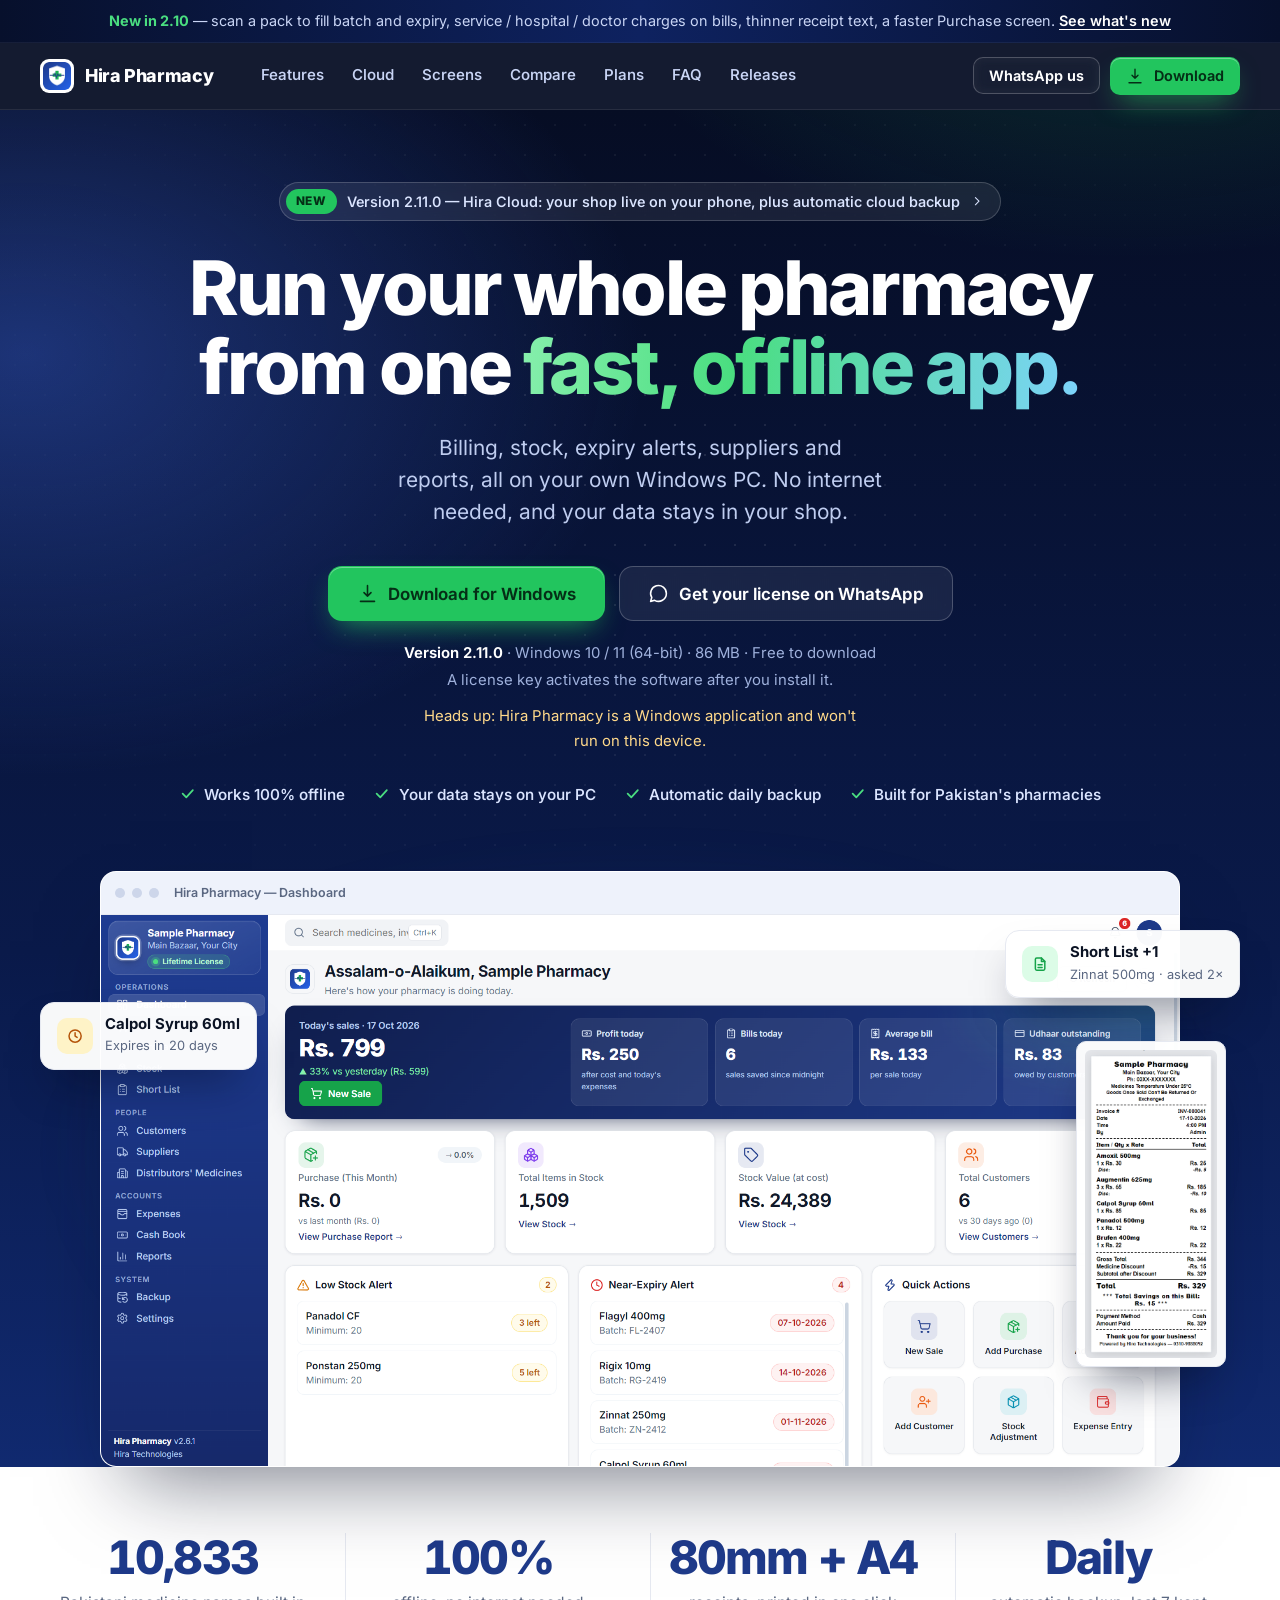
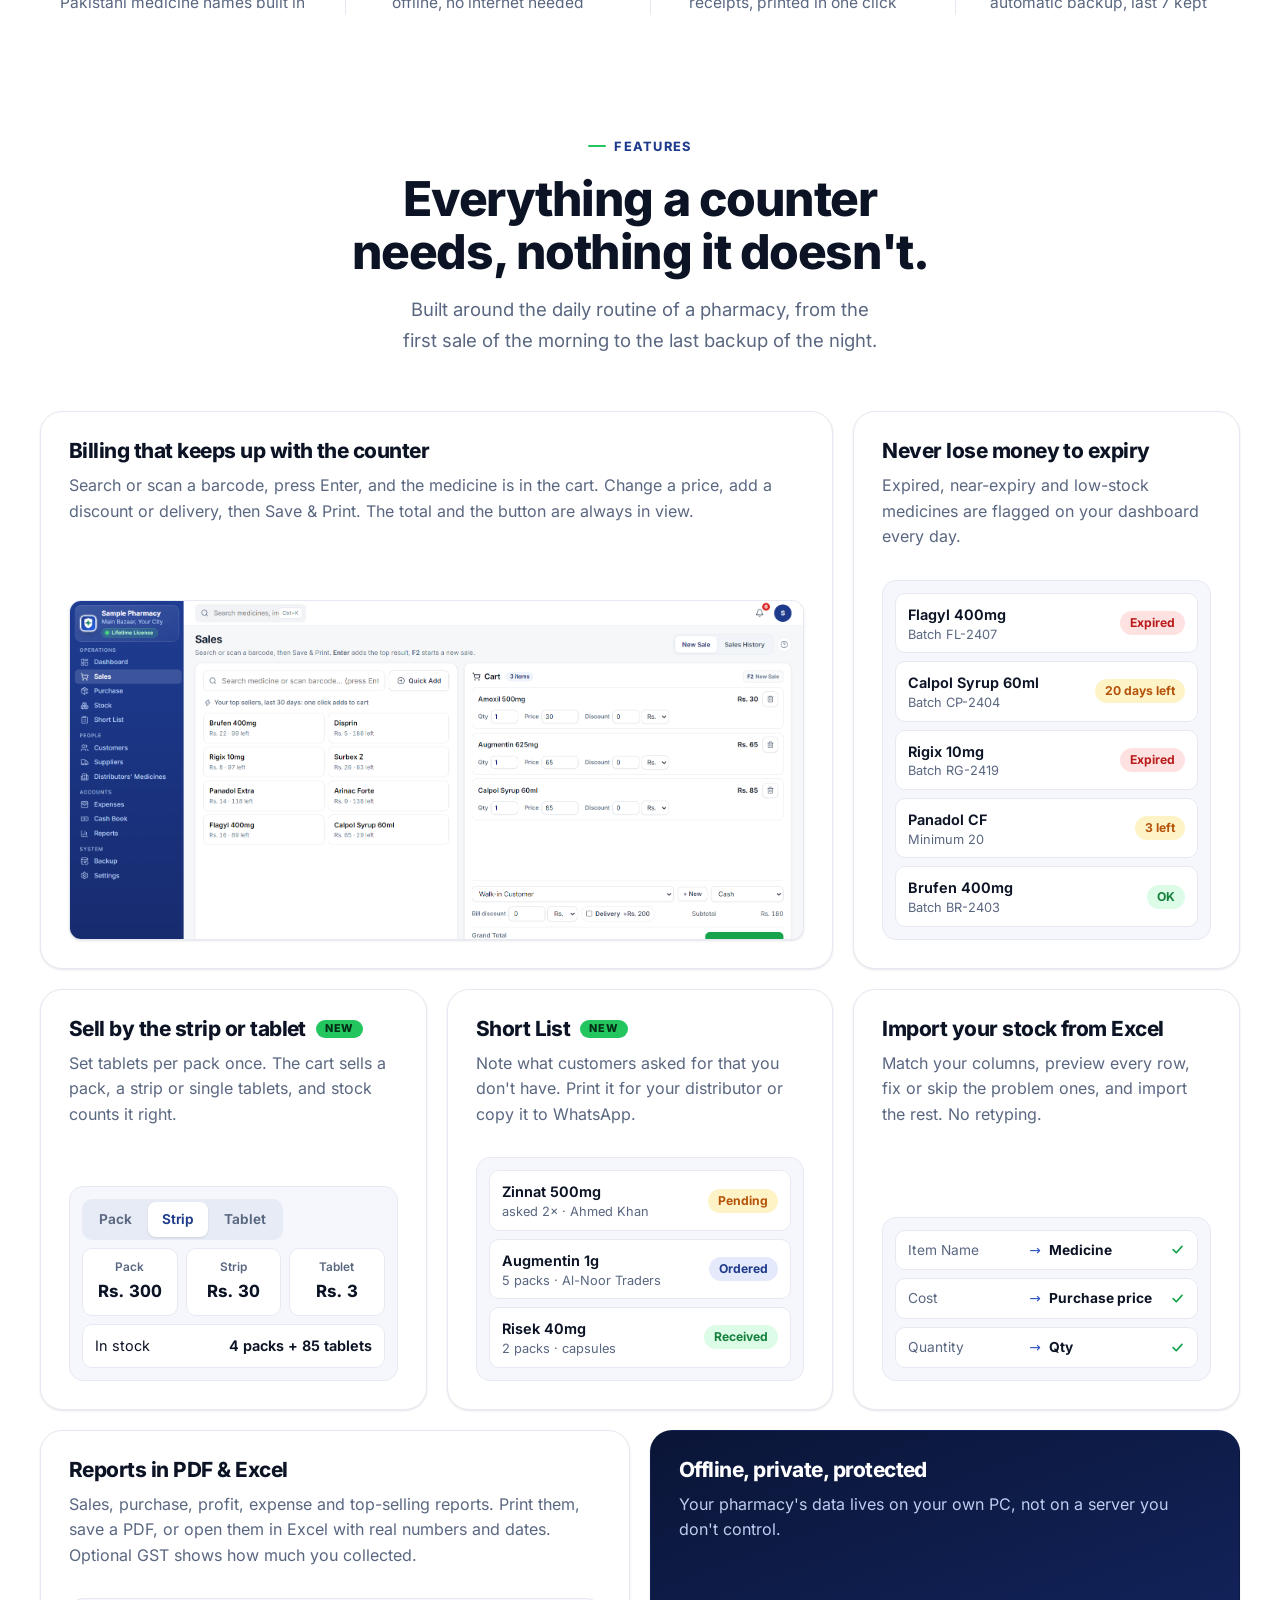
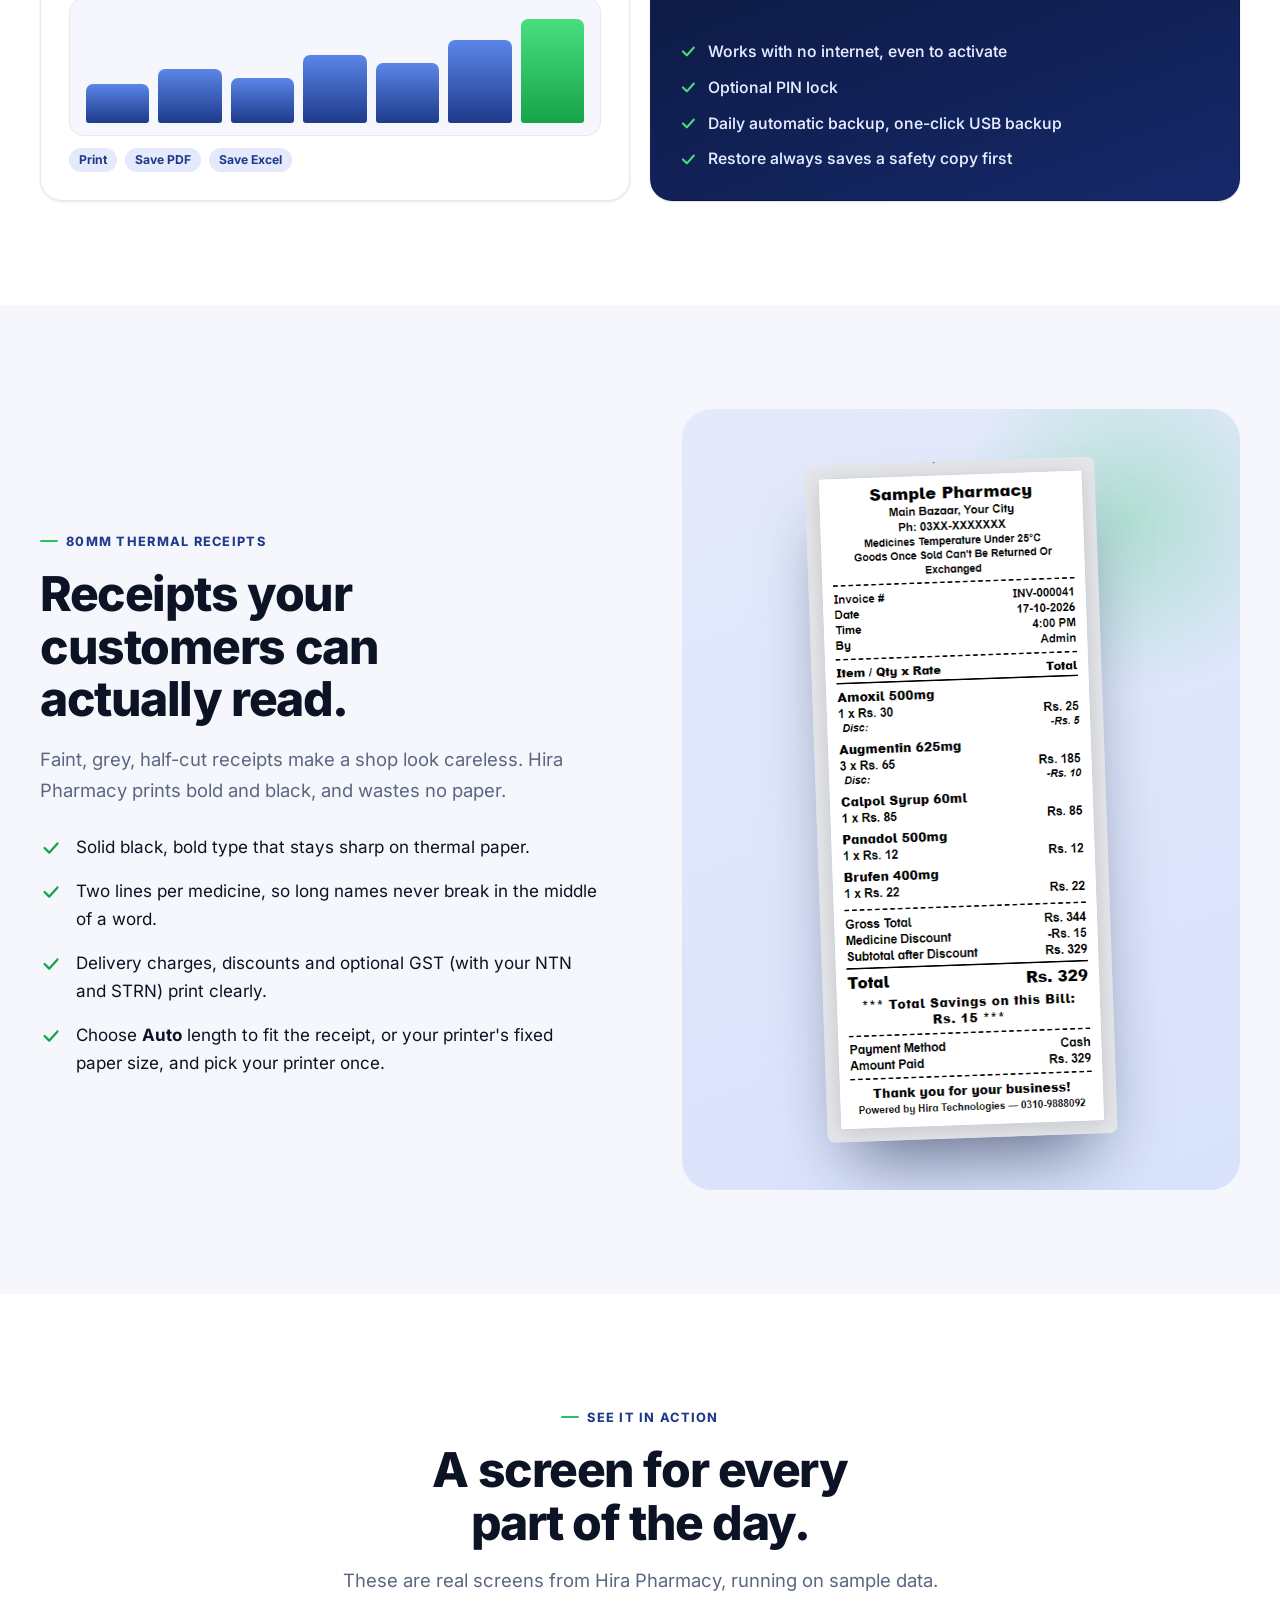
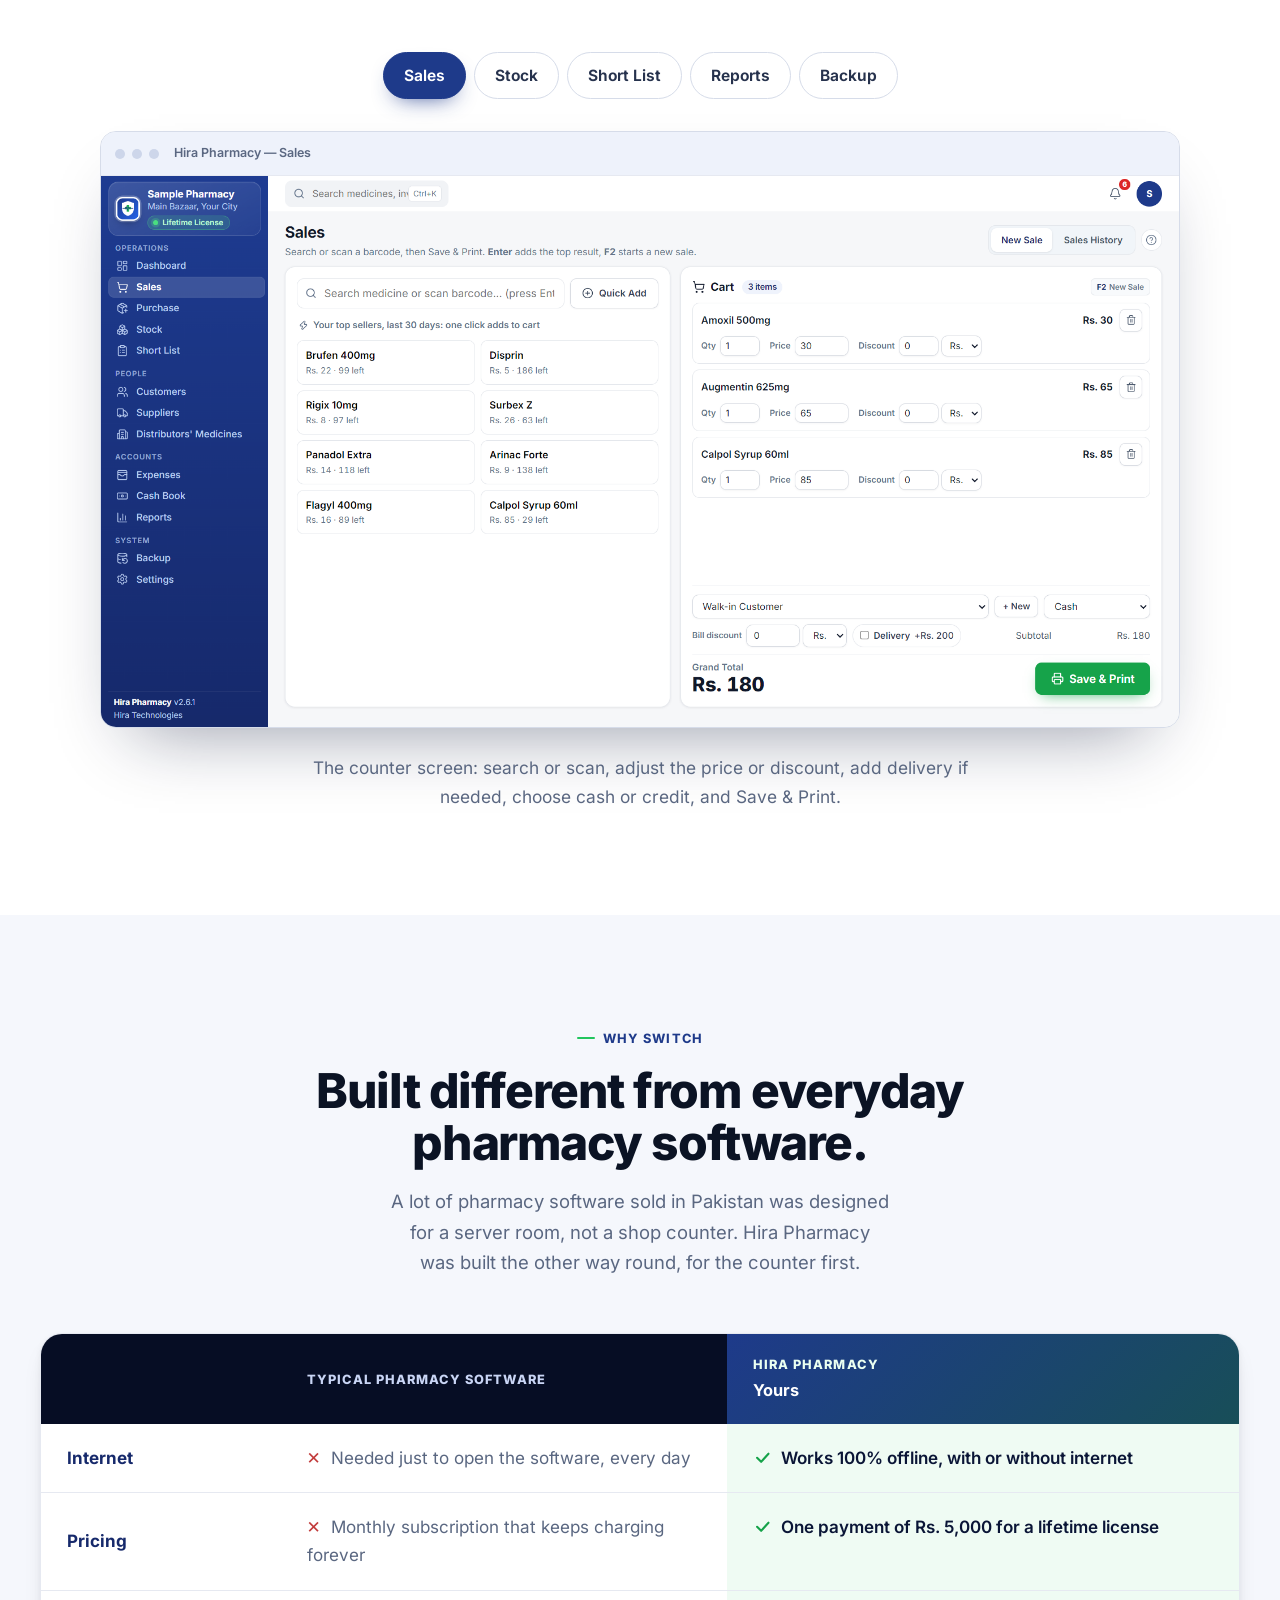
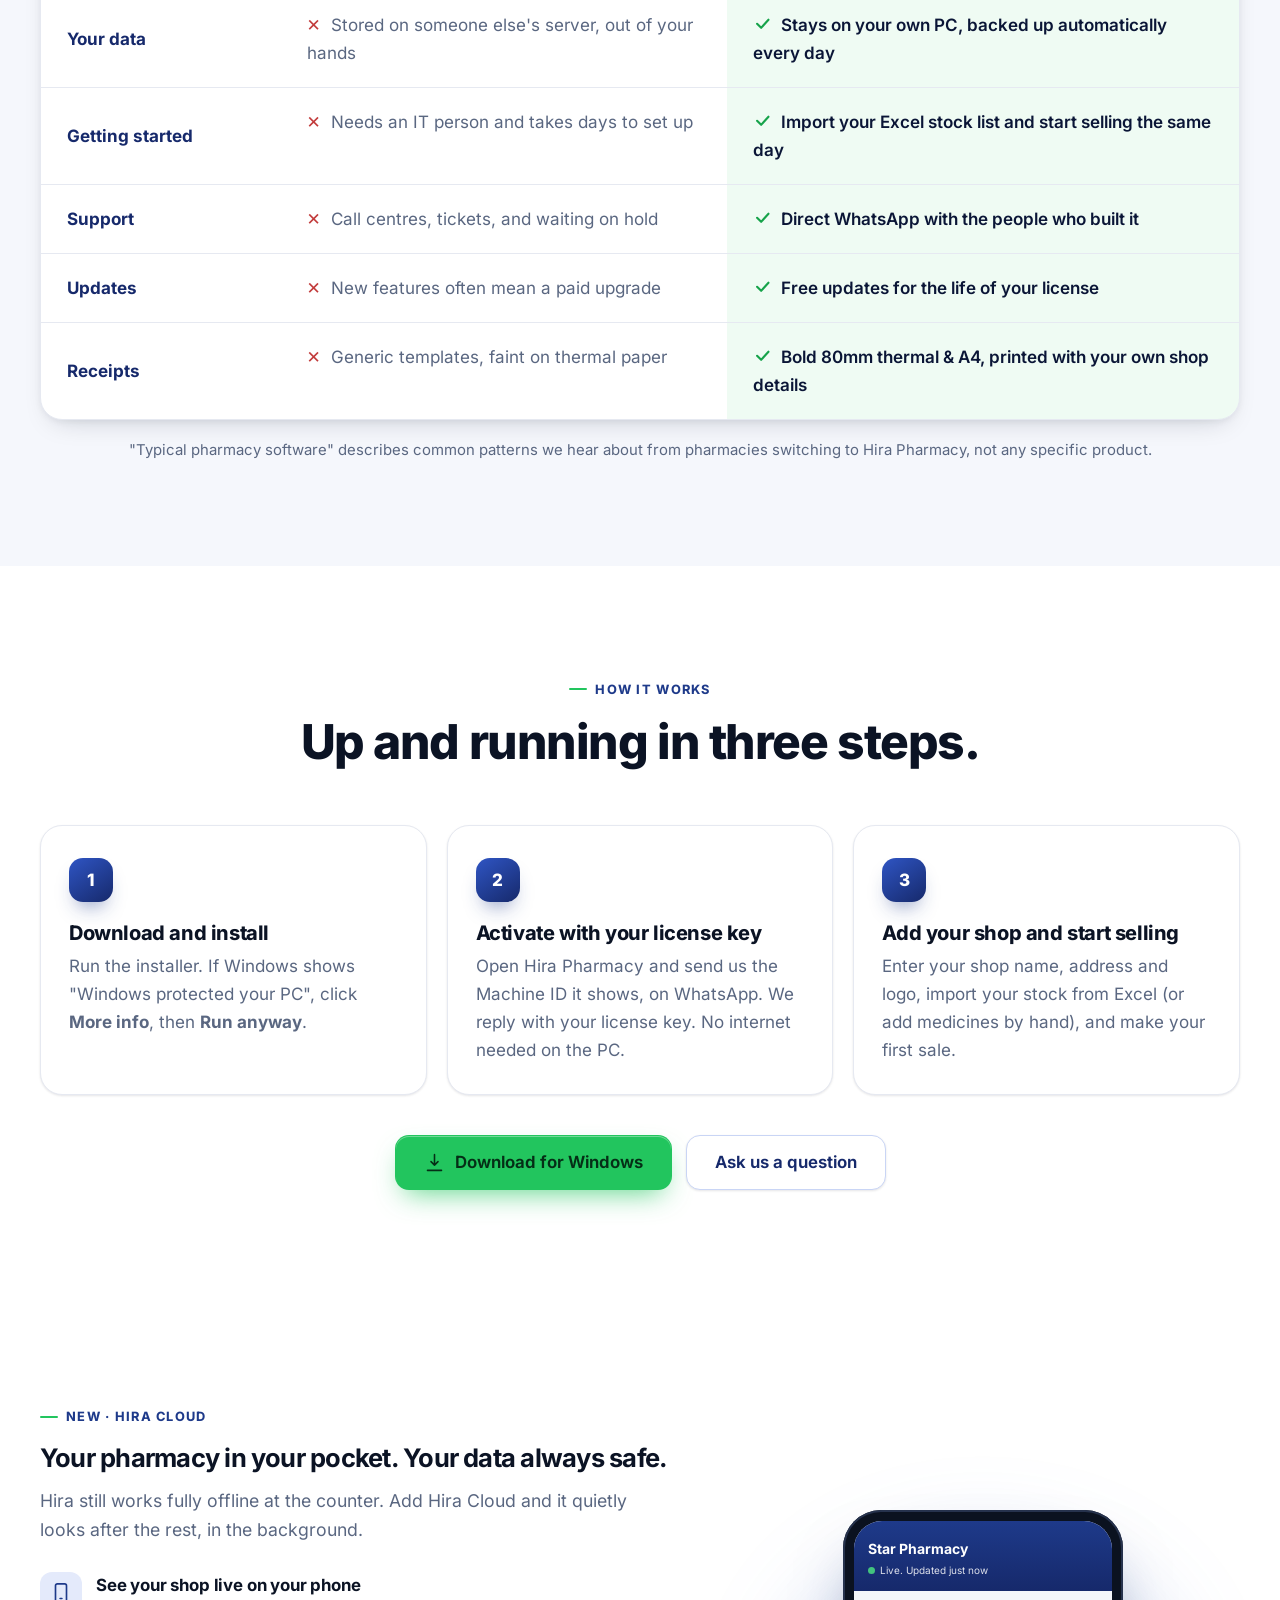
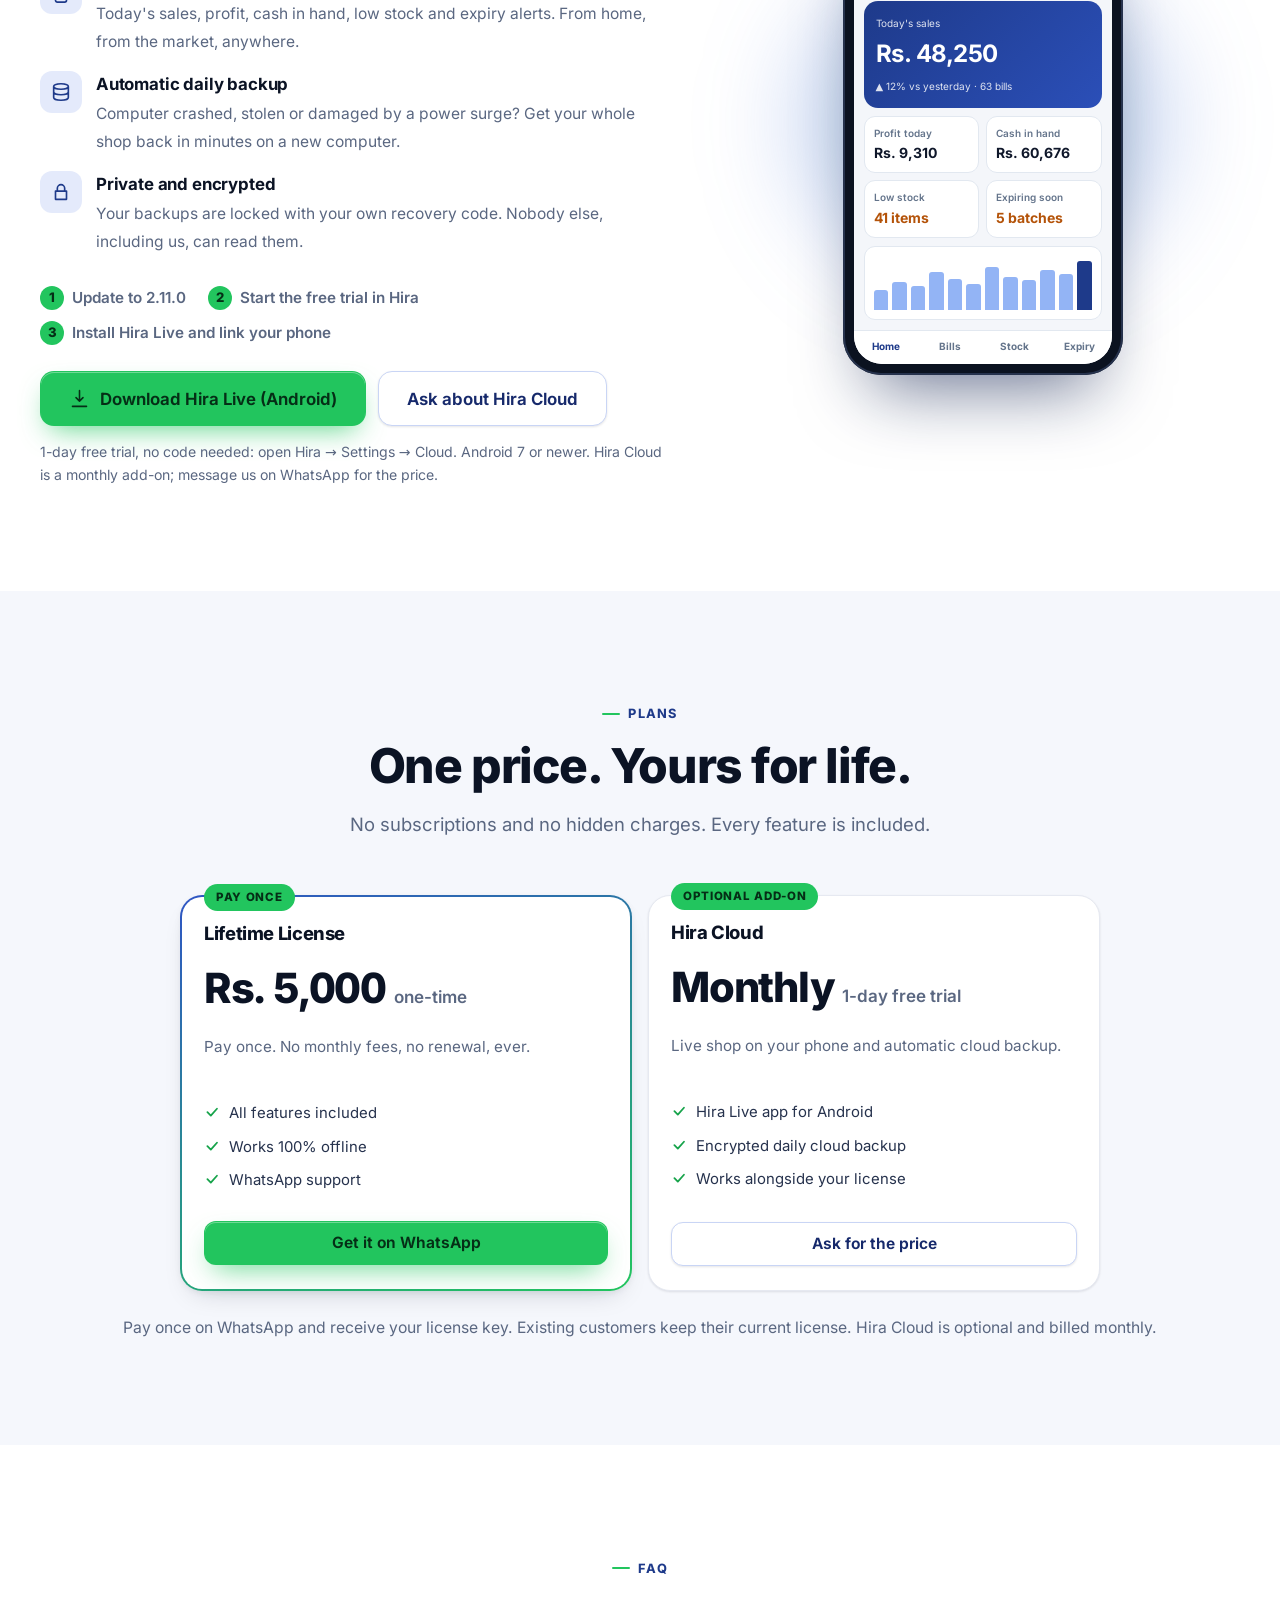
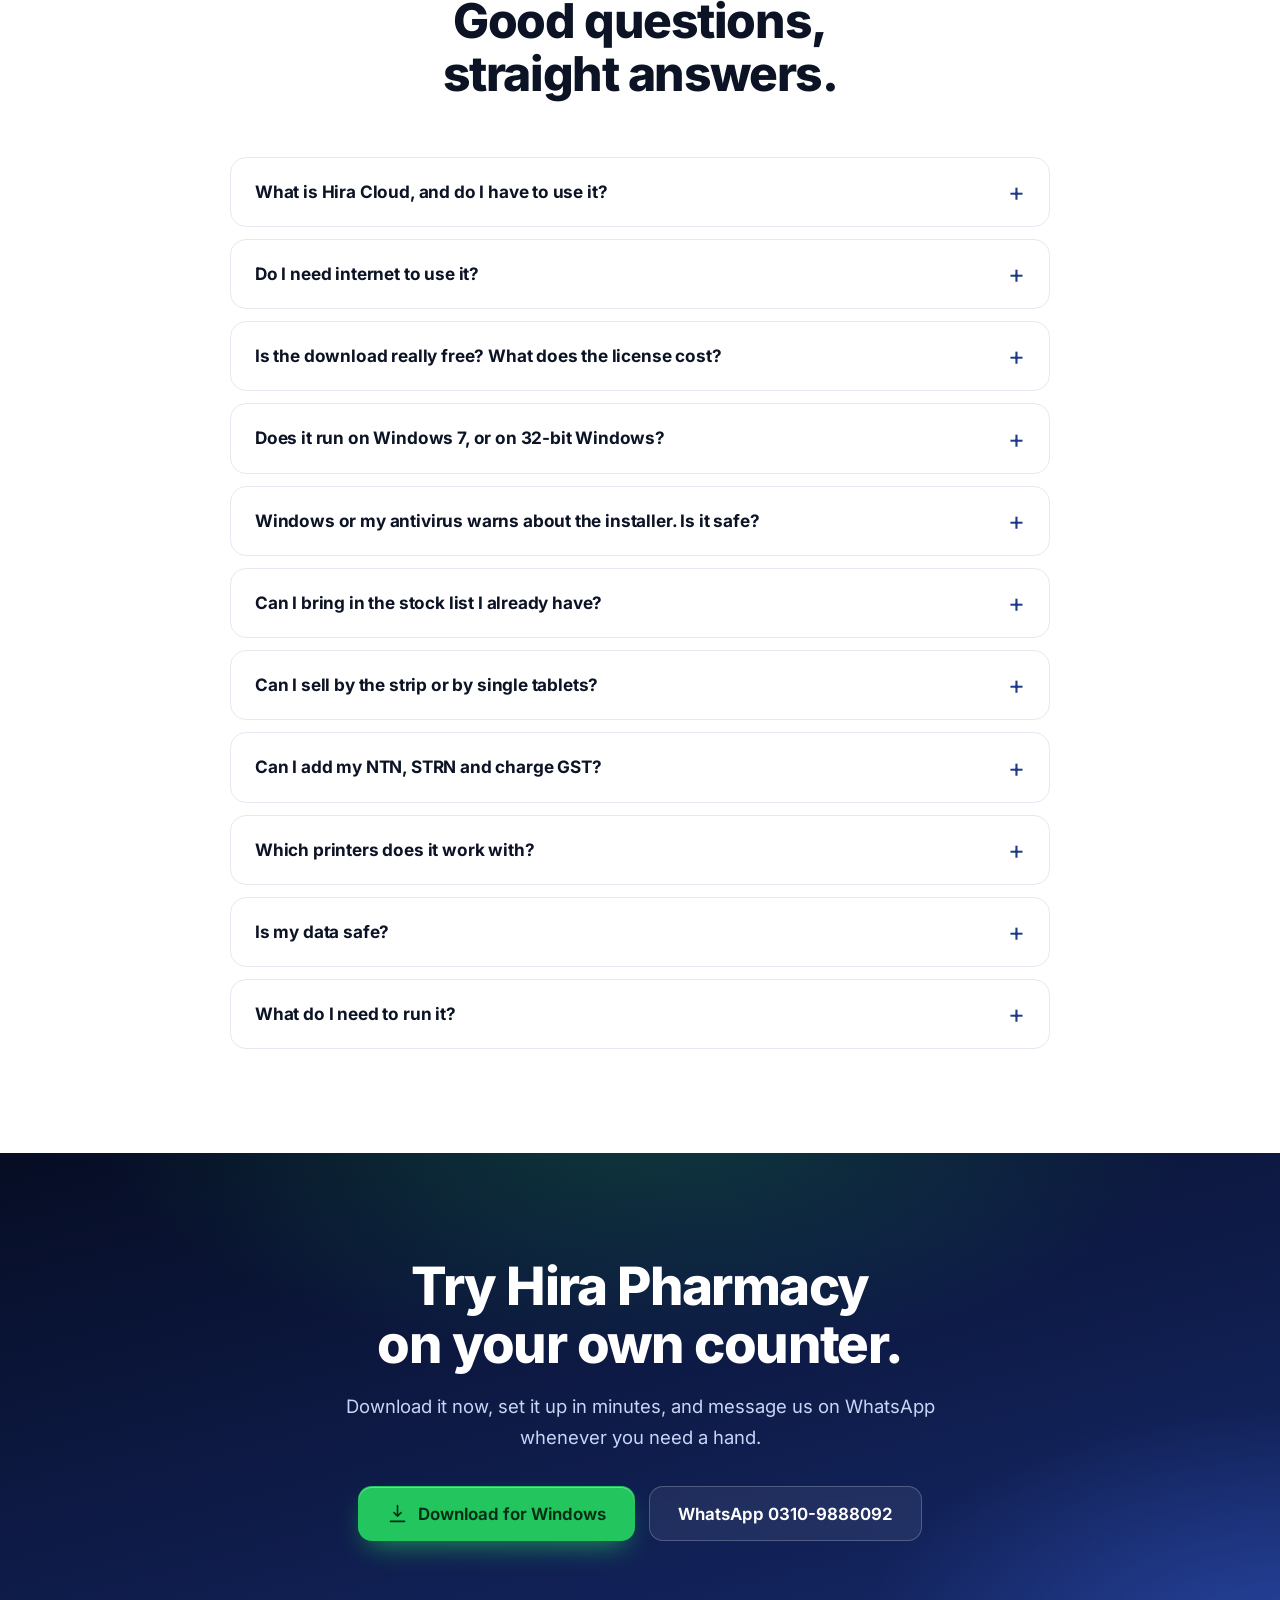
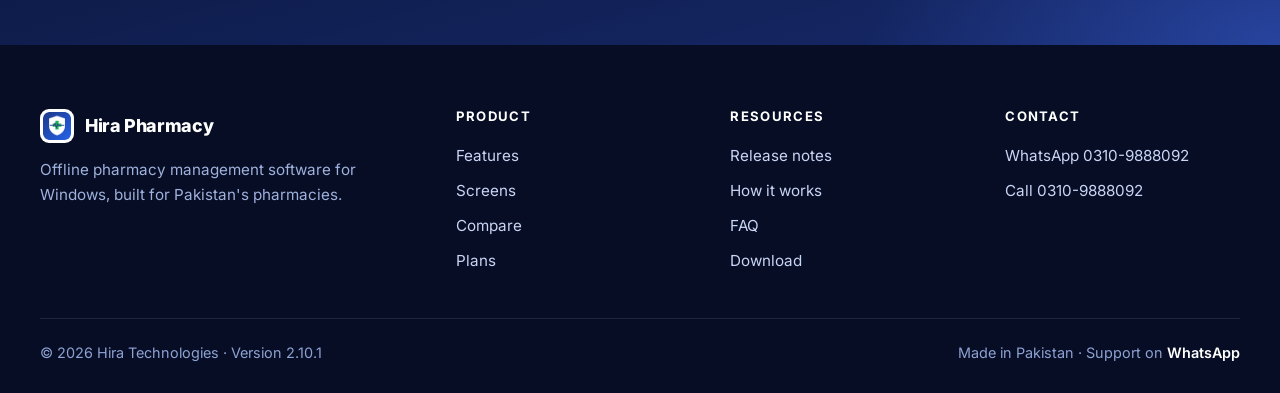
==== commit eeb2c250: "Website: Hira Pharmacy 2.11.0, Hira Cloud section, Hira Live APK Co-Authored-By: Claude Sonnet 5.5 <" ====
--- a/index.html
+++ b/index.html
@@ -23,7 +23,7 @@
   "name": "Hira Pharmacy",
   "applicationCategory": "BusinessApplication",
   "operatingSystem": "Windows 10, Windows 11",
-  "softwareVersion": "2.10.1",
+  "softwareVersion": "2.11.0",
   "description": "Offline pharmacy management software: billing, stock and expiry alerts, suppliers, cash book and reports.",
   "downloadUrl": "https://github.com/marketerwaseem17/hira-pharmacy-downloads/releases/latest/download/Hira-Pharmacy-Setup.exe",
   "author": { "@type": "Organization", "name": "Hira Technologies" }
@@ -242,6 +242,46 @@
     .window-bar span { display: none; }
     details p { padding-right: 24px; }
   }
+
+  /* ---------- Hira Cloud ---------- */
+  .cloud-wrap { display: grid; grid-template-columns: 1.1fr 0.9fr; gap: 56px; align-items: center; }
+  .cloud-points { display: grid; gap: 16px; margin: 28px 0 30px; padding: 0; list-style: none; }
+  .cloud-points li { display: flex; gap: 14px; align-items: flex-start; }
+  .cloud-points .ico { flex: none; width: 42px; height: 42px; border-radius: 12px; display: grid; place-items: center; background: var(--navy-100); color: var(--navy-600); }
+  .cloud-points .ico .ic { width: 22px; height: 22px; }
+  .cloud-points b { display: block; font-size: 1.05rem; letter-spacing: -0.01em; }
+  .cloud-points span { color: var(--muted); font-size: 0.97rem; }
+  .cloud-steps { display: flex; flex-wrap: wrap; gap: 10px 22px; margin: 0 0 26px; padding: 0; list-style: none; counter-reset: st; color: var(--muted); font-weight: 600; font-size: 0.95rem; }
+  .cloud-steps li { counter-increment: st; display: flex; align-items: center; gap: 8px; }
+  .cloud-steps li::before { content: counter(st); width: 24px; height: 24px; border-radius: 50%; display: grid; place-items: center; background: var(--green-500); color: var(--green-950); font-weight: 800; font-size: 0.82rem; }
+  .cloud-cta { display: flex; flex-wrap: wrap; gap: 12px; }
+  .cloud-fine { margin-top: 14px; color: var(--muted); font-size: 0.88rem; }
+  .phone-stage { display: grid; place-items: center; position: relative; }
+  .phone-stage::before { content: ""; position: absolute; inset: 6% 8%; filter: blur(50px); background: radial-gradient(60% 55% at 50% 45%, rgba(74, 222, 128, 0.30), rgba(59, 100, 220, 0.32) 60%, transparent 78%); z-index: 0; }
+  .phone { position: relative; z-index: 1; width: 280px; border-radius: 38px; padding: 11px; background: #0b1220; box-shadow: 0 40px 70px -28px rgba(10, 26, 74, 0.6), inset 0 0 0 2px #26324d; }
+  .phone-screen { border-radius: 28px; overflow: hidden; background: #f4f6fa; color: #0f172a; font-size: 12px; }
+  .ph-top { background: linear-gradient(180deg, #1e3a8a, #16296b); color: #fff; padding: 16px 14px 12px; }
+  .ph-top b { display: block; font-size: 14px; }
+  .ph-top small { display: flex; align-items: center; gap: 5px; opacity: 0.85; margin-top: 2px; }
+  .ph-top small i { width: 7px; height: 7px; border-radius: 50%; background: #4ade80; display: inline-block; }
+  .ph-body { padding: 10px; display: grid; gap: 8px; }
+  .ph-hero { background: linear-gradient(135deg, #1e3a8a, #2b4fb8); color: #fff; border-radius: 14px; padding: 12px; }
+  .ph-hero small { opacity: 0.85; }
+  .ph-hero b { display: block; font-size: 24px; margin: 2px 0; letter-spacing: -0.02em; }
+  .ph-grid { display: grid; grid-template-columns: 1fr 1fr; gap: 7px; }
+  .ph-card { background: #fff; border: 1px solid #e2e8f0; border-radius: 11px; padding: 8px 9px; }
+  .ph-card small { display: block; color: #64748b; font-weight: 600; font-size: 10px; }
+  .ph-card b { font-size: 14px; }
+  .ph-card.warn b { color: #b45309; }
+  .ph-bars { background: #fff; border: 1px solid #e2e8f0; border-radius: 11px; padding: 9px; display: flex; align-items: flex-end; gap: 4px; height: 74px; }
+  .ph-bars i { flex: 1; background: #93b4f5; border-radius: 3px 3px 0 0; display: block; }
+  .ph-bars i.t { background: #1e3a8a; }
+  .ph-nav { display: grid; grid-template-columns: repeat(4, 1fr); border-top: 1px solid #e2e8f0; background: #fff; text-align: center; padding: 7px 0 9px; font-size: 10px; font-weight: 700; color: #64748b; }
+  .ph-nav .on { color: #1e3a8a; }
+  .plans.two { max-width: 920px; grid-template-columns: 1fr 1fr; }
+  @media (max-width: 860px) { .cloud-wrap { grid-template-columns: 1fr; gap: 36px; } .plans.two { grid-template-columns: 1fr; max-width: 440px; } }
+  .btn-outline { background: #fff; color: var(--navy-700); border: 1.5px solid var(--navy-200, #c7d4f5); }
+  .btn-outline:hover { background: var(--navy-100); }
 </style>
 </head>
 <body>
@@ -257,6 +297,7 @@
       <a class="brand" href="#top" aria-label="Hira Pharmacy home"><img src="assets/logo.png" alt="" width="34" height="34"> Hira Pharmacy</a>
       <nav class="nav-links" aria-label="Sections">
         <a href="#features">Features</a>
+        <a href="#cloud">Cloud</a>
         <a href="#screens">Screens</a>
         <a href="#compare">Compare</a>
         <a href="#plans">Plans</a>
@@ -275,6 +316,7 @@
     </div>
     <nav class="nav-menu" id="nav-menu" aria-label="Sections (mobile)">
       <a href="#features">Features</a>
+      <a href="#cloud">Cloud</a>
       <a href="#screens">Screens</a>
       <a href="#compare">Compare</a>
       <a href="#plans">Plans</a>
@@ -288,7 +330,7 @@
 
 <section class="hero" id="top">
   <div class="container hero-inner">
-    <a class="pill-new" href="releases.html"><b>New</b> Version 2.10.1 — scan to fill batch and expiry, extra charges on bills <svg class="ic" viewBox="0 0 24 24" aria-hidden="true" style="width:1em;height:1em"><path d="m9 6 6 6-6 6"/></svg></a>
+    <a class="pill-new" href="releases.html"><b>New</b> Version 2.11.0 — Hira Cloud: your shop live on your phone, plus automatic cloud backup <svg class="ic" viewBox="0 0 24 24" aria-hidden="true" style="width:1em;height:1em"><path d="m9 6 6 6-6 6"/></svg></a>
     <h1>Run your whole pharmacy from one <span class="grad">fast, offline app.</span></h1>
     <p class="lede">Billing, stock, expiry alerts, suppliers and reports, all on your own Windows PC. No internet needed, and your data stays in your shop.</p>
 
@@ -300,7 +342,7 @@
         <svg class="ic" viewBox="0 0 24 24" aria-hidden="true"><path d="M21 12a9 9 0 0 1-13.4 7.8L3 21l1.3-4.4A9 9 0 1 1 21 12z"/></svg> Get your license on WhatsApp
       </a>
     </div>
-    <p class="hero-meta"><strong>Version 2.10.1</strong> · Windows 10 / 11 (64-bit) · 86 MB · Free to download</p>
+    <p class="hero-meta"><strong>Version 2.11.0</strong> · Windows 10 / 11 (64-bit) · 86 MB · Free to download</p>
     <p class="hero-meta">A license key activates the software after you install it.</p>
     <p class="mobile-note">Hira Pharmacy installs on a Windows PC. Tap the button to send yourself the download link.</p>
     <p class="nonwin-note">Heads up: Hira Pharmacy is a Windows application and won't run on this device.</p>
@@ -582,6 +624,49 @@
   </div>
 </section>
 
+<section class="section" id="cloud">
+  <div class="container">
+    <div class="cloud-wrap">
+      <div class="reveal">
+        <div class="kicker">New · Hira Cloud</div>
+        <h2>Your pharmacy in your pocket. Your data always safe.</h2>
+        <p style="color:var(--muted);font-size:1.1rem;margin-top:14px">Hira still works fully offline at the counter. Add Hira Cloud and it quietly looks after the rest, in the background.</p>
+        <ul class="cloud-points">
+          <li><span class="ico"><svg class="ic" viewBox="0 0 24 24" aria-hidden="true"><path d="M8 2h8a2 2 0 0 1 2 2v16a2 2 0 0 1-2 2H8a2 2 0 0 1-2-2V4a2 2 0 0 1 2-2zM11 18h2"/></svg></span><div><b>See your shop live on your phone</b><span>Today's sales, profit, cash in hand, low stock and expiry alerts. From home, from the market, anywhere.</span></div></li>
+          <li><span class="ico"><svg class="ic" viewBox="0 0 24 24" aria-hidden="true"><path d="M4 6c0-1.7 3.6-3 8-3s8 1.3 8 3-3.6 3-8 3-8-1.3-8-3zM4 6v6c0 1.7 3.6 3 8 3s8-1.3 8-3V6M4 12v6c0 1.7 3.6 3 8 3s8-1.3 8-3v-6"/></svg></span><div><b>Automatic daily backup</b><span>Computer crashed, stolen or damaged by a power surge? Get your whole shop back in minutes on a new computer.</span></div></li>
+          <li><span class="ico"><svg class="ic" viewBox="0 0 24 24" aria-hidden="true"><path d="M6 11h12v9H6zM8 11V8a4 4 0 0 1 8 0v3"/></svg></span><div><b>Private and encrypted</b><span>Your backups are locked with your own recovery code. Nobody else, including us, can read them.</span></div></li>
+        </ul>
+        <ol class="cloud-steps">
+          <li>Update to 2.11.0</li>
+          <li>Start the free trial in Hira</li>
+          <li>Install Hira Live and link your phone</li>
+        </ol>
+        <div class="cloud-cta">
+          <a class="btn btn-primary btn-lg" href="https://github.com/marketerwaseem17/hira-pharmacy-downloads/releases/latest/download/HiraLive.apk" rel="noopener"><svg class="ic" viewBox="0 0 24 24" aria-hidden="true"><path d="M12 3v12m0 0-4-4m4 4 4-4M4 21h16"/></svg> Download Hira Live (Android)</a>
+          <a class="btn btn-outline btn-lg js-wa" href="https://wa.me/923109888092?text=Hira%20Cloud%20ke%20baare%20ma%20poochna%20hai" target="_blank" rel="noopener">Ask about Hira Cloud</a>
+        </div>
+        <p class="cloud-fine">1-day free trial, no code needed: open Hira → Settings → Cloud. Android 7 or newer. Hira Cloud is a monthly add-on; message us on WhatsApp for the price.</p>
+      </div>
+      <div class="phone-stage reveal" aria-hidden="true">
+        <div class="phone"><div class="phone-screen">
+          <div class="ph-top"><b>Star Pharmacy</b><small><i></i> Live. Updated just now</small></div>
+          <div class="ph-body">
+            <div class="ph-hero"><small>Today's sales</small><b>Rs. 48,250</b><small>&#9650; 12% vs yesterday &middot; 63 bills</small></div>
+            <div class="ph-grid">
+              <div class="ph-card"><small>Profit today</small><b>Rs. 9,310</b></div>
+              <div class="ph-card"><small>Cash in hand</small><b>Rs. 60,676</b></div>
+              <div class="ph-card warn"><small>Low stock</small><b>41 items</b></div>
+              <div class="ph-card warn"><small>Expiring soon</small><b>5 batches</b></div>
+            </div>
+            <div class="ph-bars"><i style="height:38%"></i><i style="height:52%"></i><i style="height:44%"></i><i style="height:70%"></i><i style="height:58%"></i><i style="height:48%"></i><i style="height:80%"></i><i style="height:62%"></i><i style="height:55%"></i><i style="height:74%"></i><i style="height:66%"></i><i class="t" style="height:90%"></i></div>
+          </div>
+          <div class="ph-nav"><span class="on">Home</span><span>Bills</span><span>Stock</span><span>Expiry</span></div>
+        </div></div>
+      </div>
+    </div>
+  </div>
+</section>
+
 <section class="section section-soft" id="plans">
   <div class="container">
     <div class="section-head center reveal">
@@ -589,7 +674,7 @@
       <h2>One price. Yours for life.</h2>
       <p>No subscriptions and no hidden charges. Every feature is included.</p>
     </div>
-    <div class="plans">
+    <div class="plans two">
       <div class="plan featured reveal">
         <span class="ribbon">Pay once</span>
         <h3>Lifetime License</h3>
@@ -602,8 +687,20 @@
         </ul>
         <a class="btn btn-primary js-plan" data-plan="Lifetime (Rs. 5,000)" href="https://wa.me/923109888092" target="_blank" rel="noopener">Get it on WhatsApp</a>
       </div>
-    </div>
-    <p class="plans-note">Pay once on WhatsApp and receive your license key. Existing customers keep their current license.</p>
+      <div class="plan reveal">
+        <span class="ribbon">Optional add-on</span>
+        <h3>Hira Cloud</h3>
+        <p class="price"><b>Monthly</b><span>1-day free trial</span></p>
+        <p class="blurb">Live shop on your phone and automatic cloud backup.</p>
+        <ul>
+          <li><svg class="ic" viewBox="0 0 24 24" aria-hidden="true"><path d="m5 12 5 5 9-10"/></svg> Hira Live app for Android</li>
+          <li><svg class="ic" viewBox="0 0 24 24" aria-hidden="true"><path d="m5 12 5 5 9-10"/></svg> Encrypted daily cloud backup</li>
+          <li><svg class="ic" viewBox="0 0 24 24" aria-hidden="true"><path d="m5 12 5 5 9-10"/></svg> Works alongside your license</li>
+        </ul>
+        <a class="btn btn-outline js-plan" data-plan="Hira Cloud (monthly)" href="https://wa.me/923109888092" target="_blank" rel="noopener">Ask for the price</a>
+      </div>
+    </div>
+    <p class="plans-note">Pay once on WhatsApp and receive your license key. Existing customers keep their current license. Hira Cloud is optional and billed monthly.</p>
   </div>
 </section>
 
@@ -614,6 +711,10 @@
       <h2>Good questions, straight answers.</h2>
     </div>
     <div class="faq">
+      <details class="reveal">
+        <summary>What is Hira Cloud, and do I have to use it?</summary>
+        <p>No, it is optional. Hira Pharmacy works fully offline without it. Hira Cloud adds a live view of your shop on your Android phone and an encrypted daily backup in the cloud. You can try it free for one day from Hira's Settings, then message us on WhatsApp at 0310-9888092 to continue monthly.</p>
+      </details>
       <details class="reveal">
         <summary>Do I need internet to use it?</summary>
         <p>No. Hira Pharmacy runs entirely on your PC and keeps your data there. Even activation works offline: you send us a Machine ID, and we send back a license key.</p>
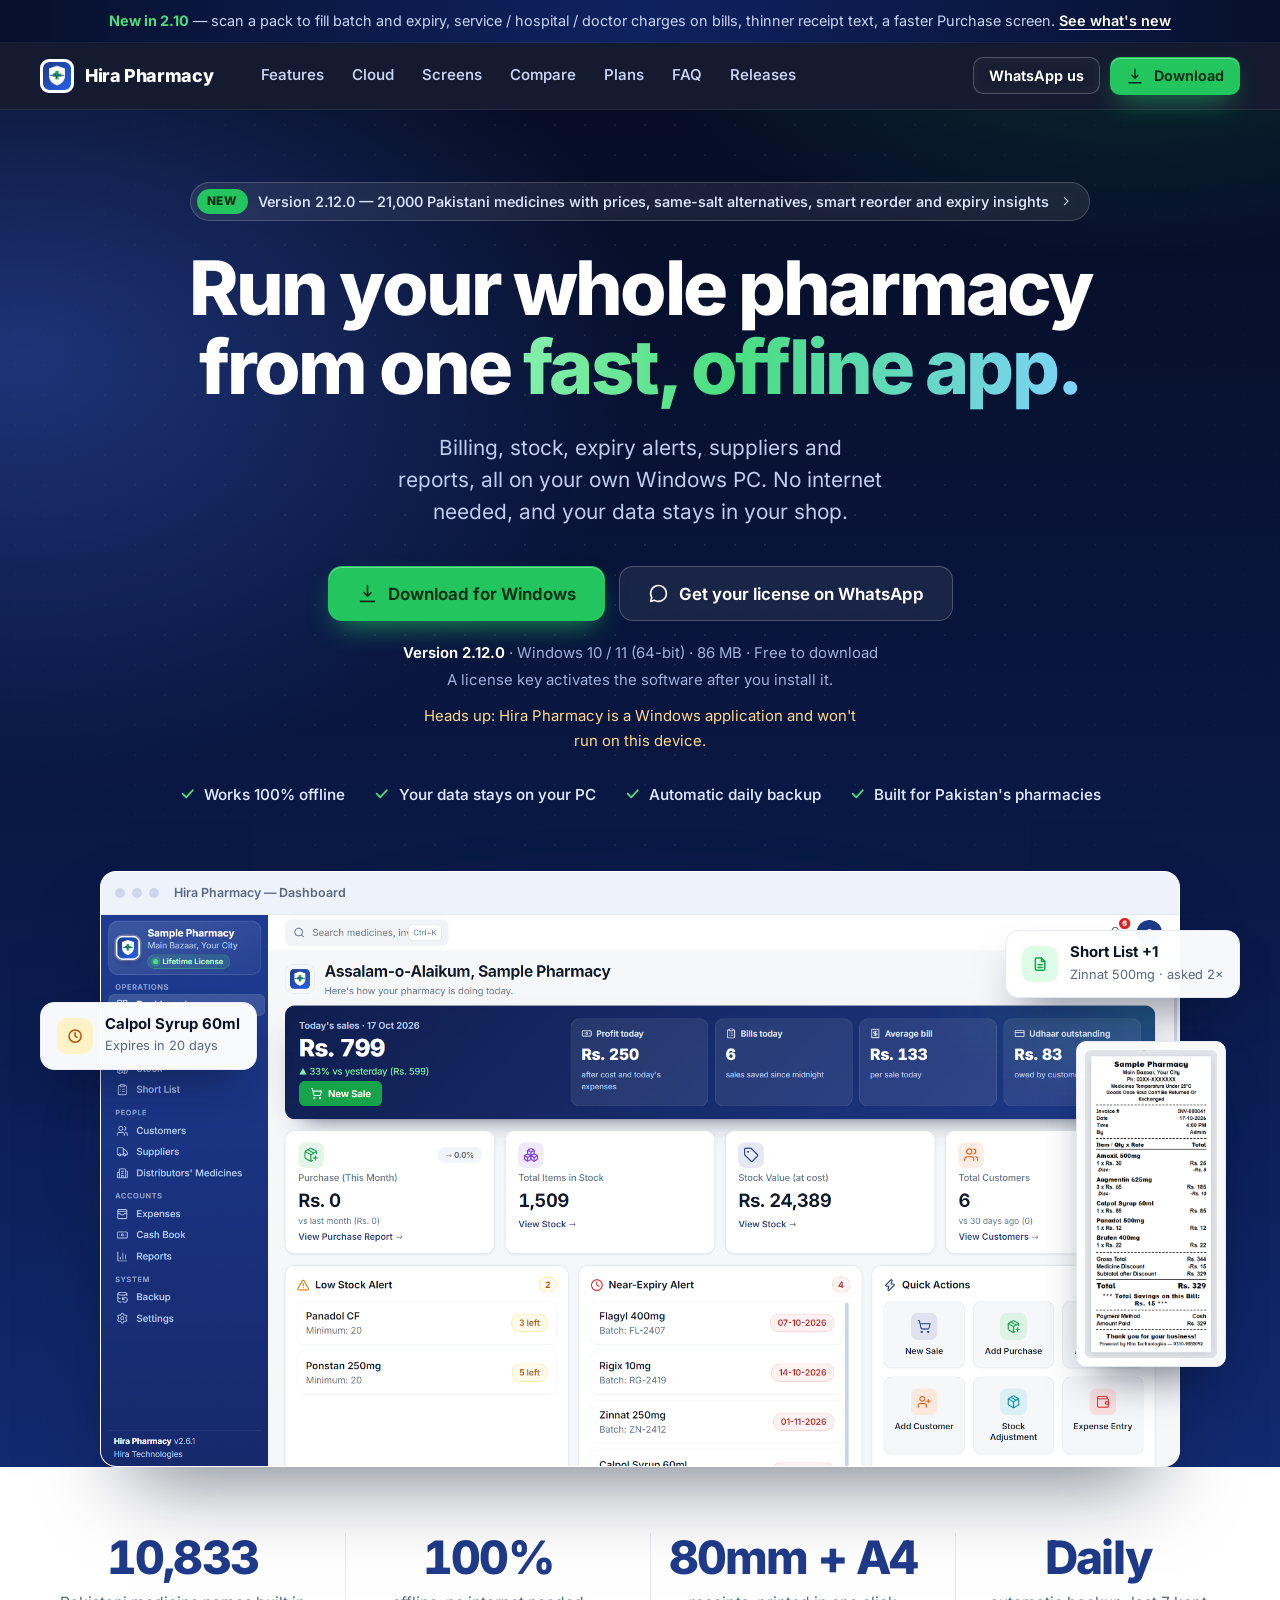
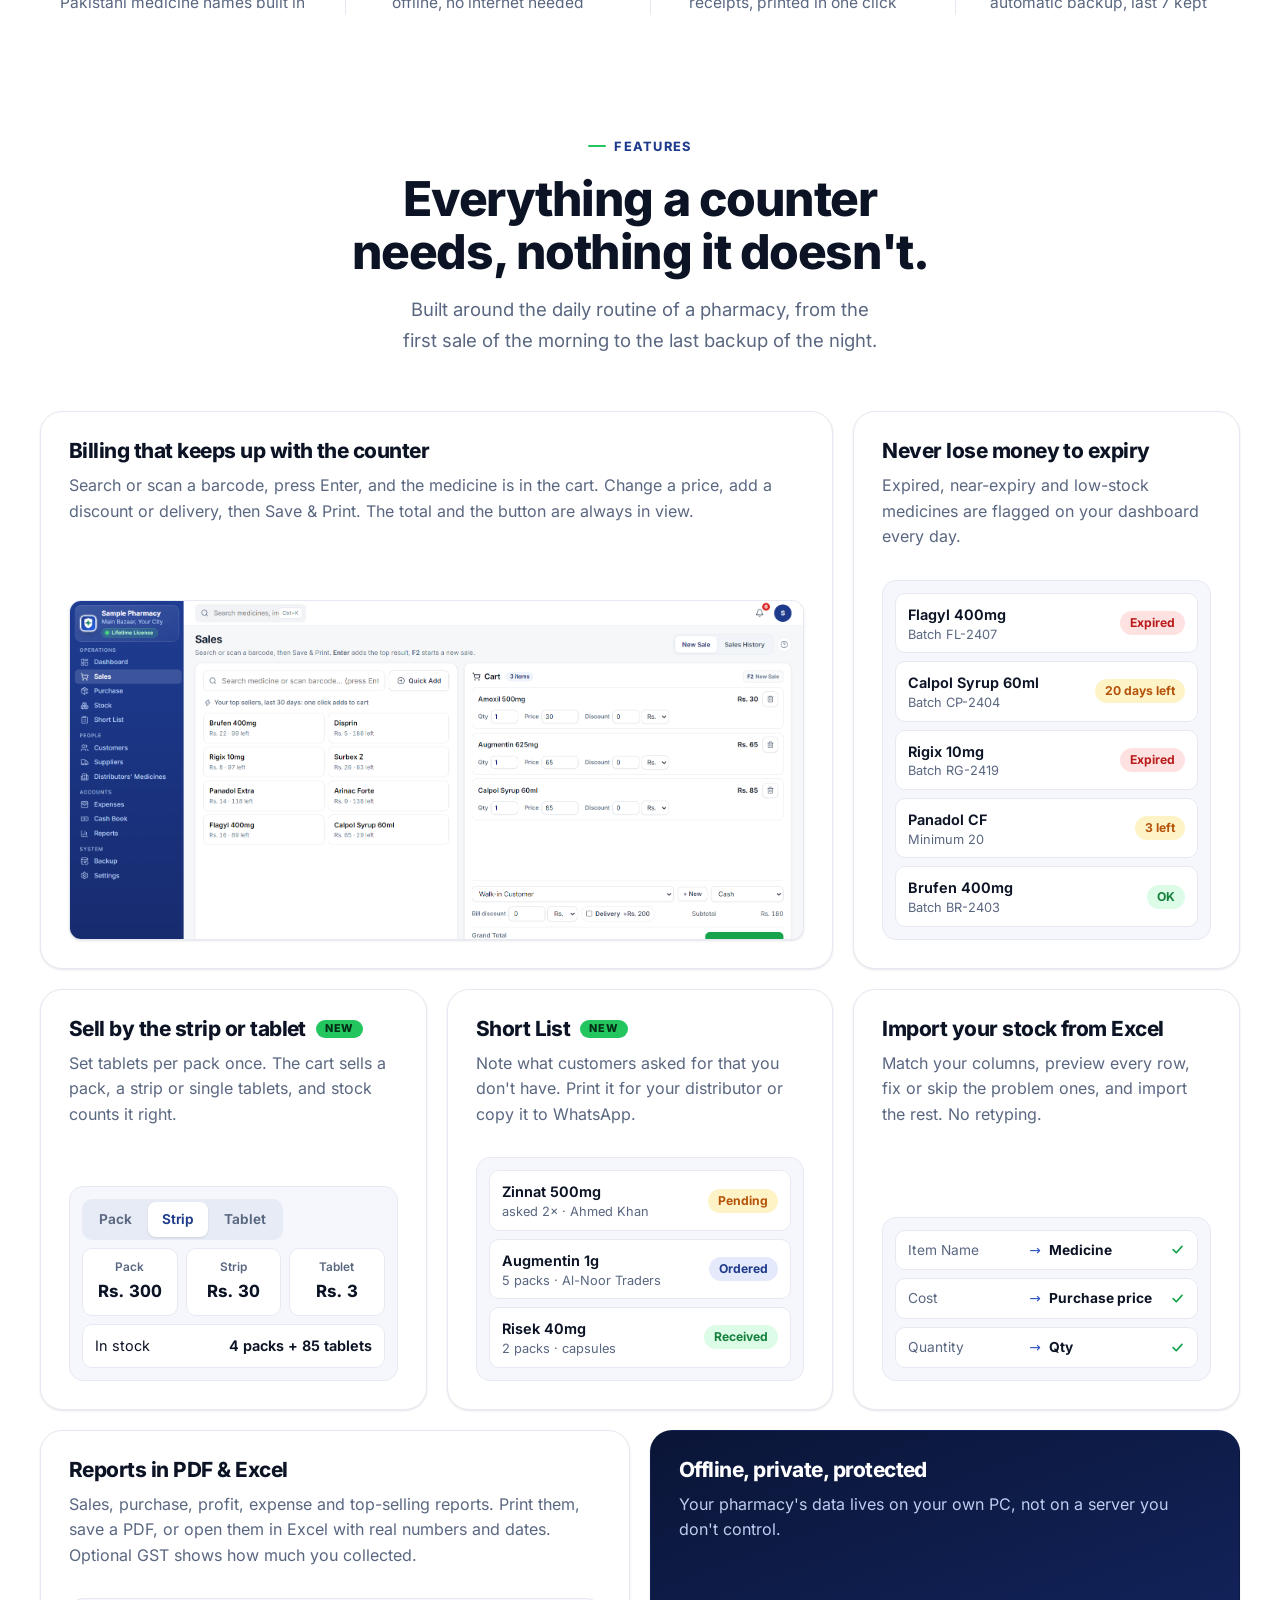
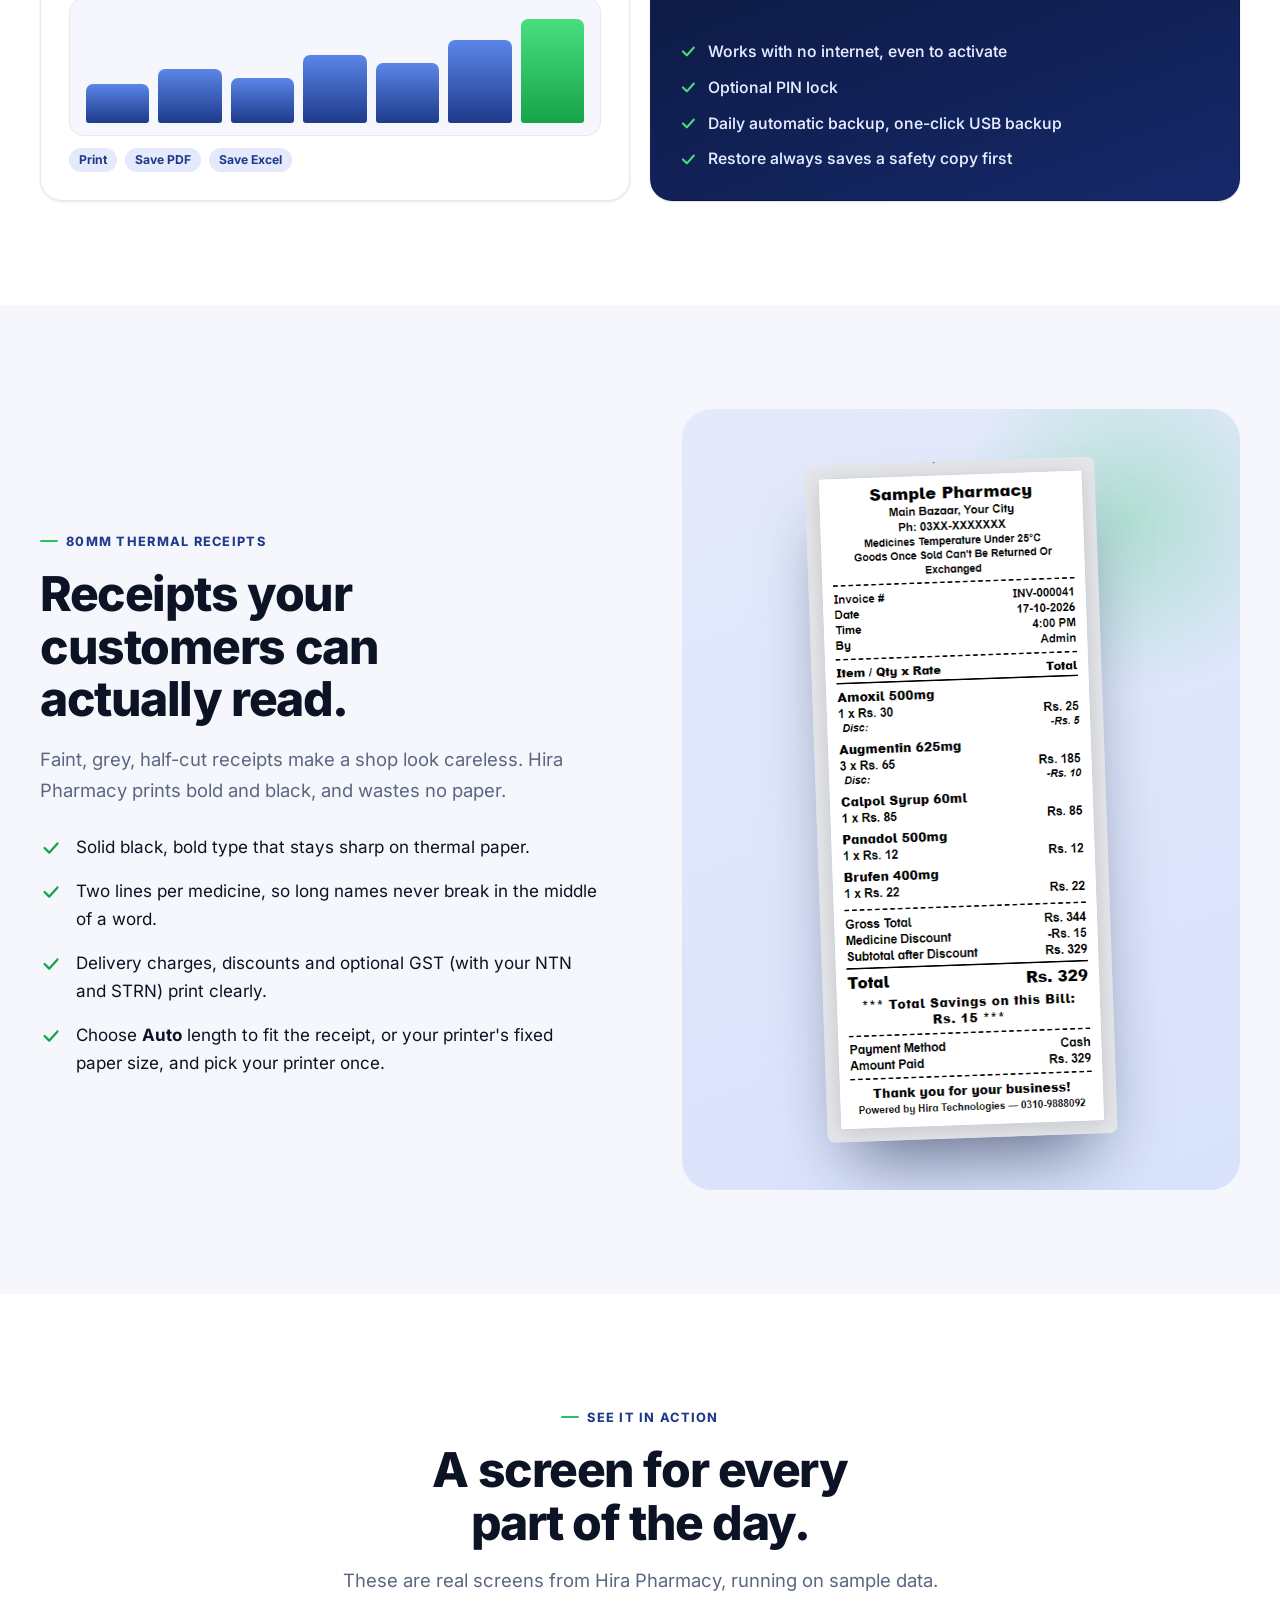
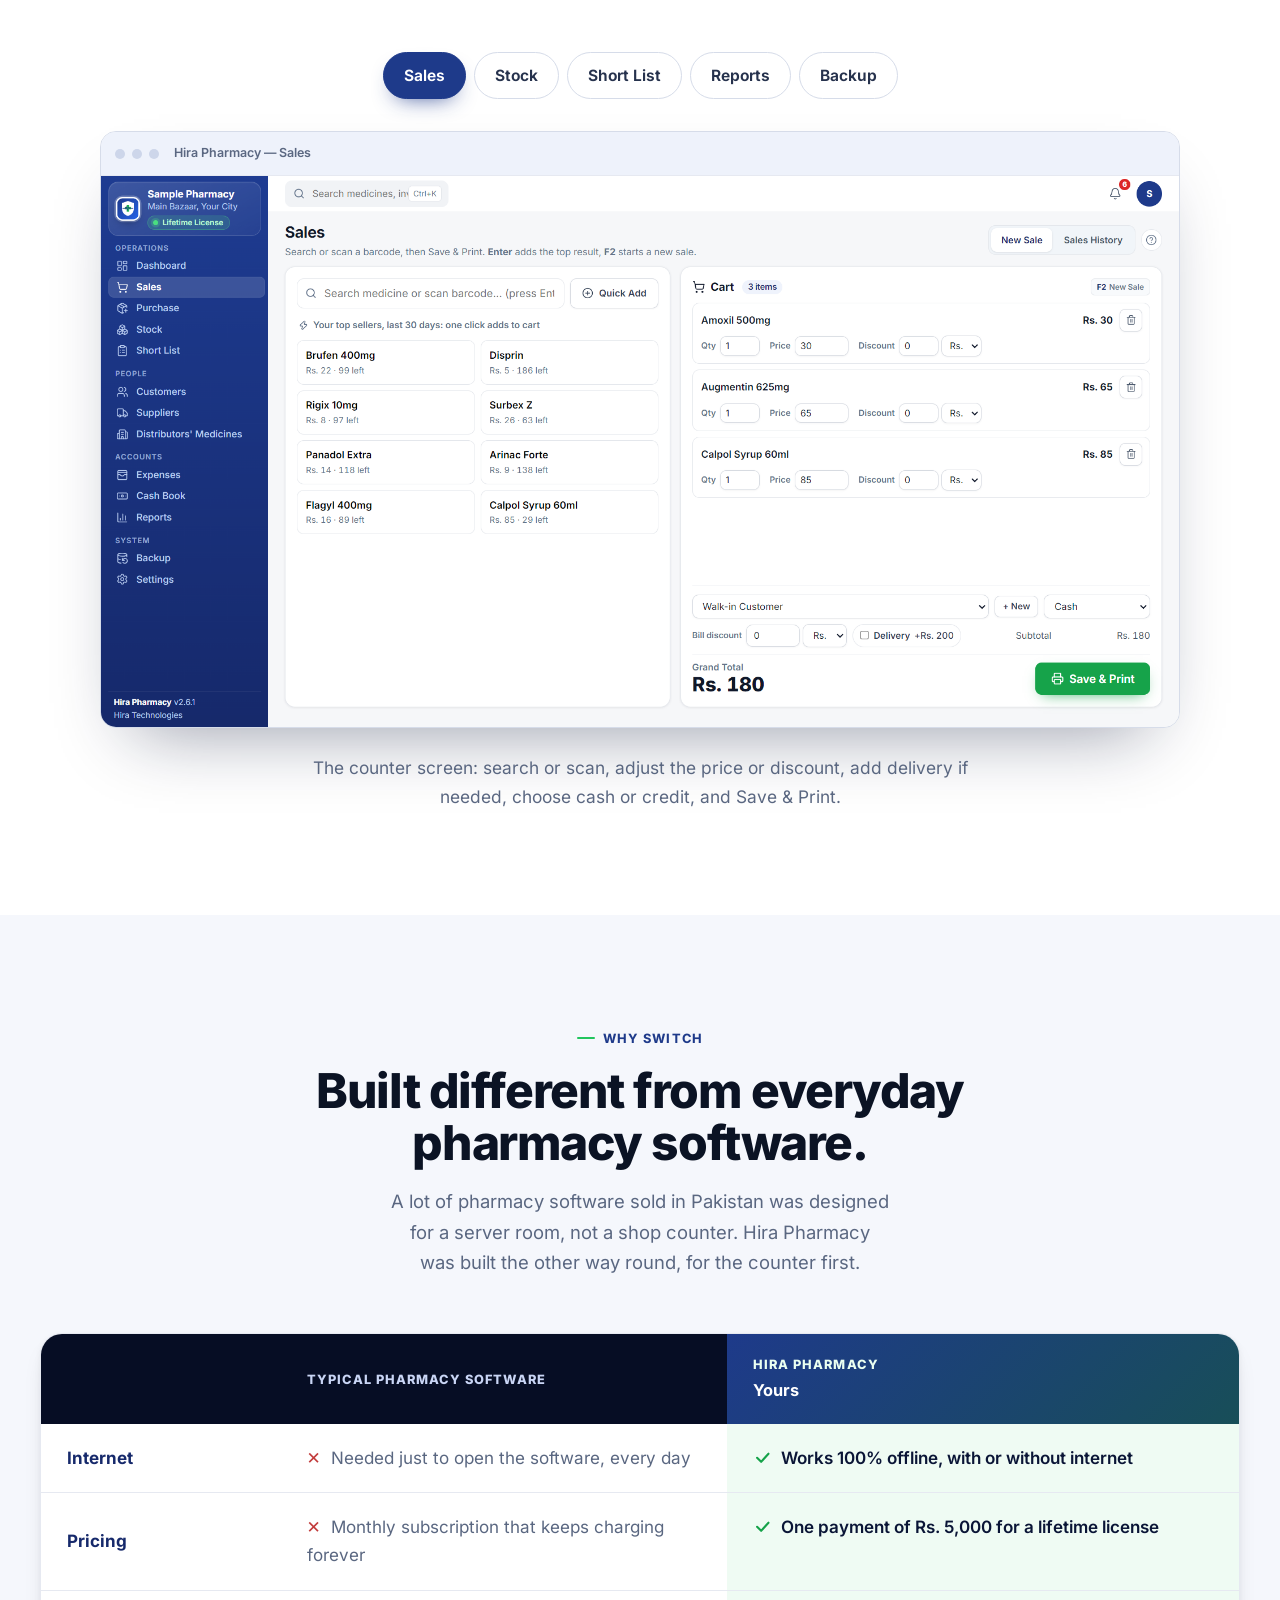
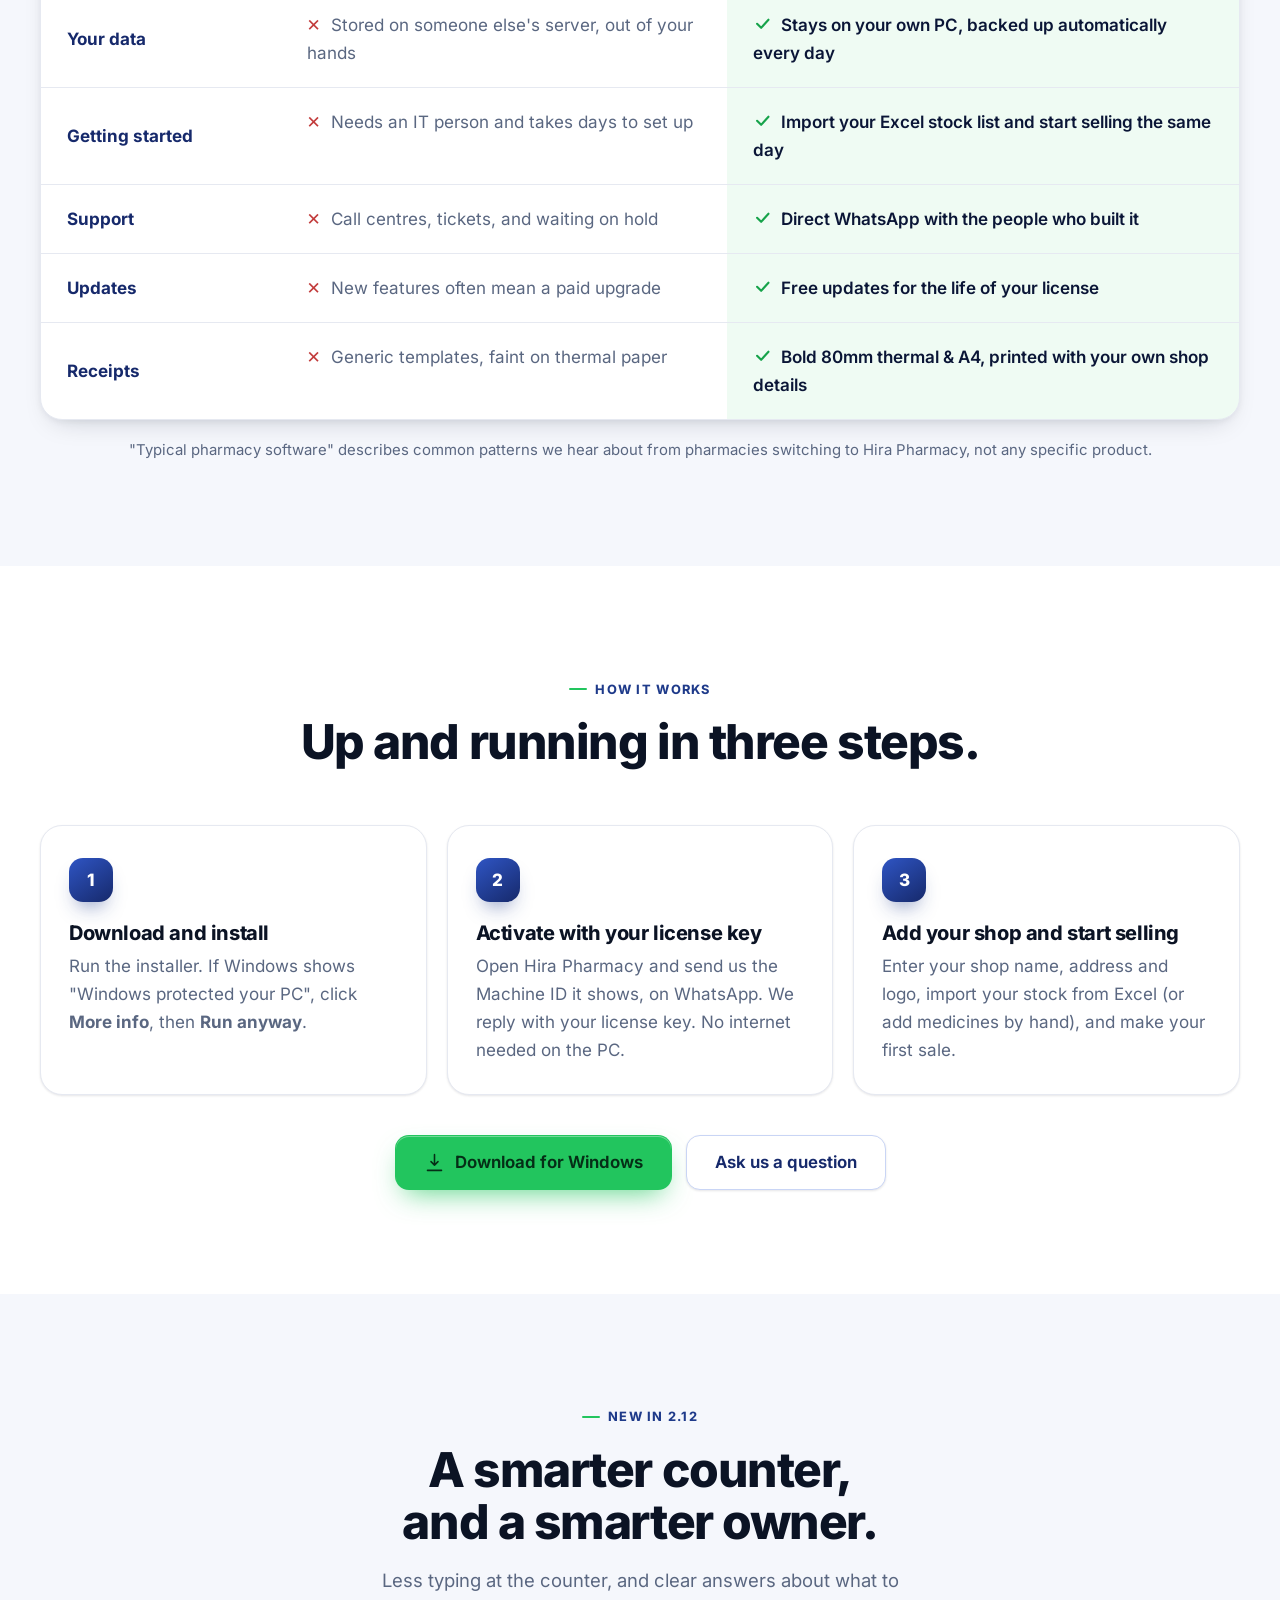
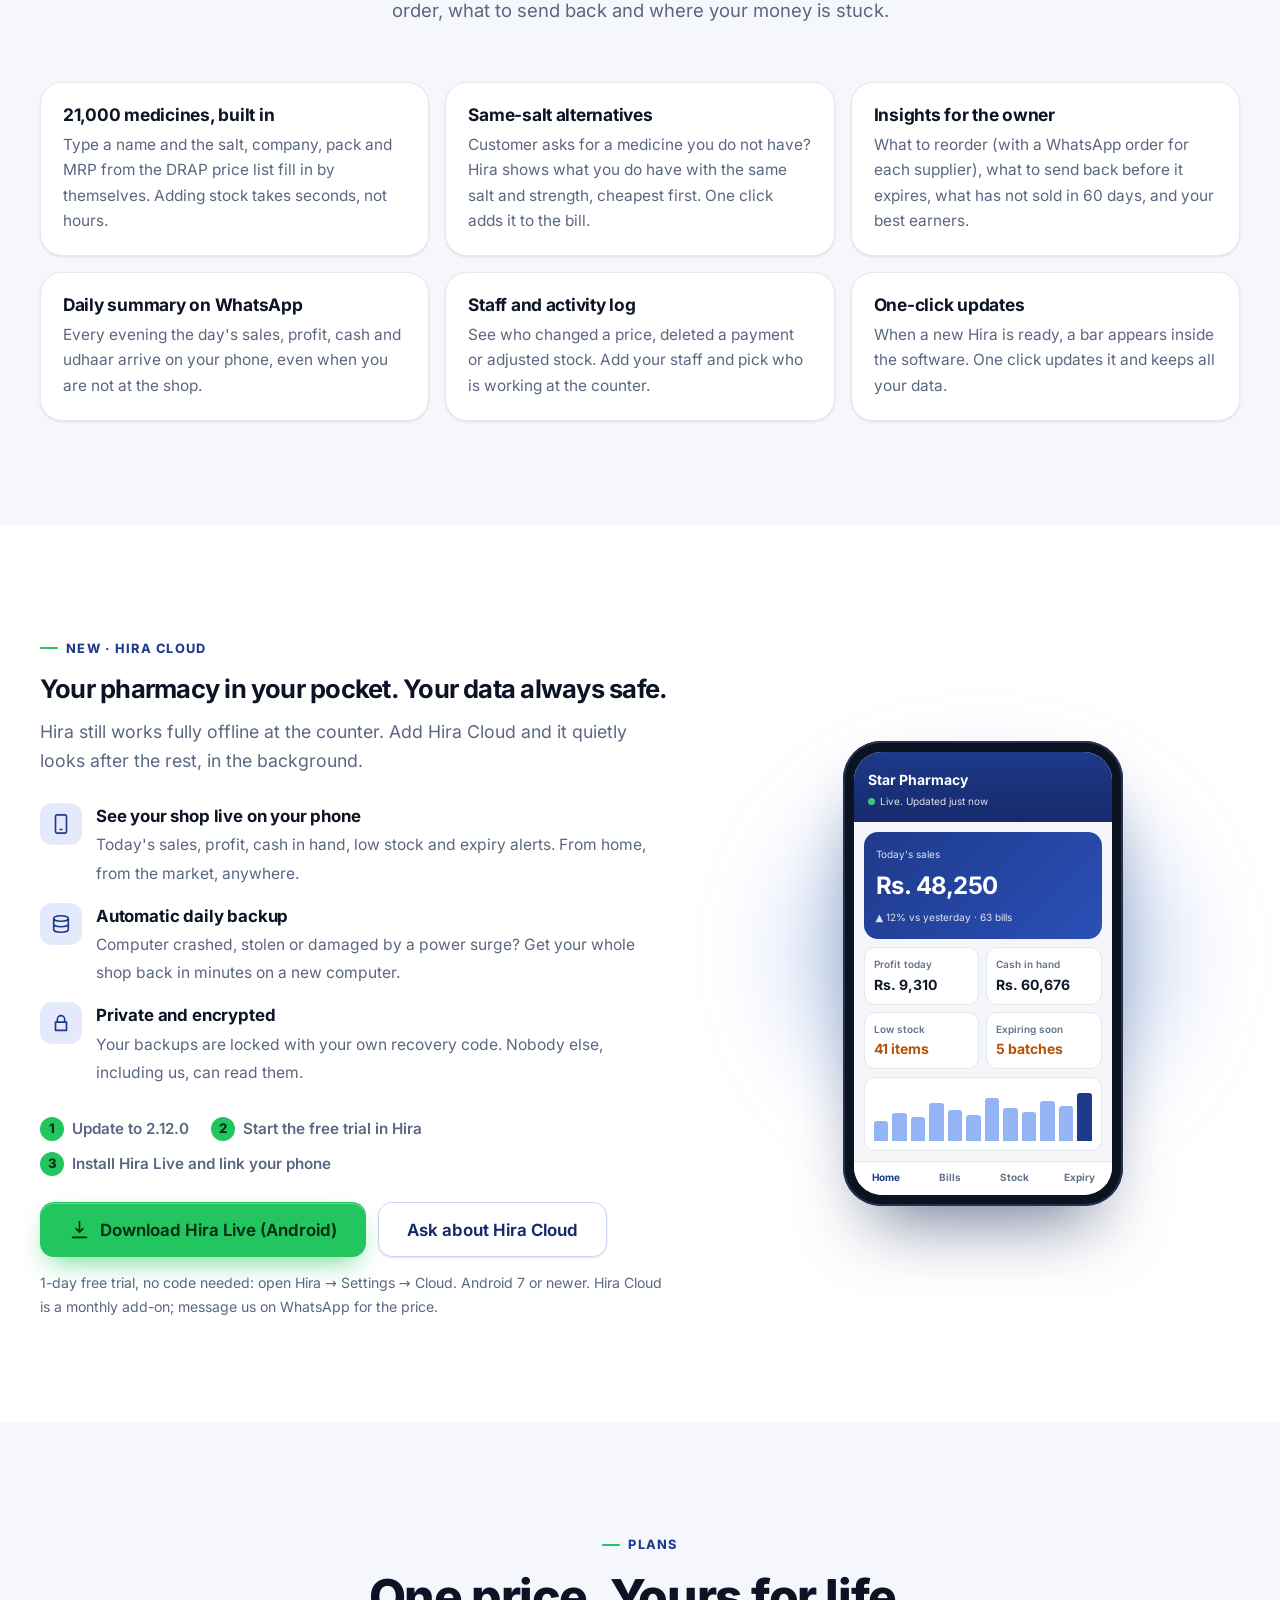
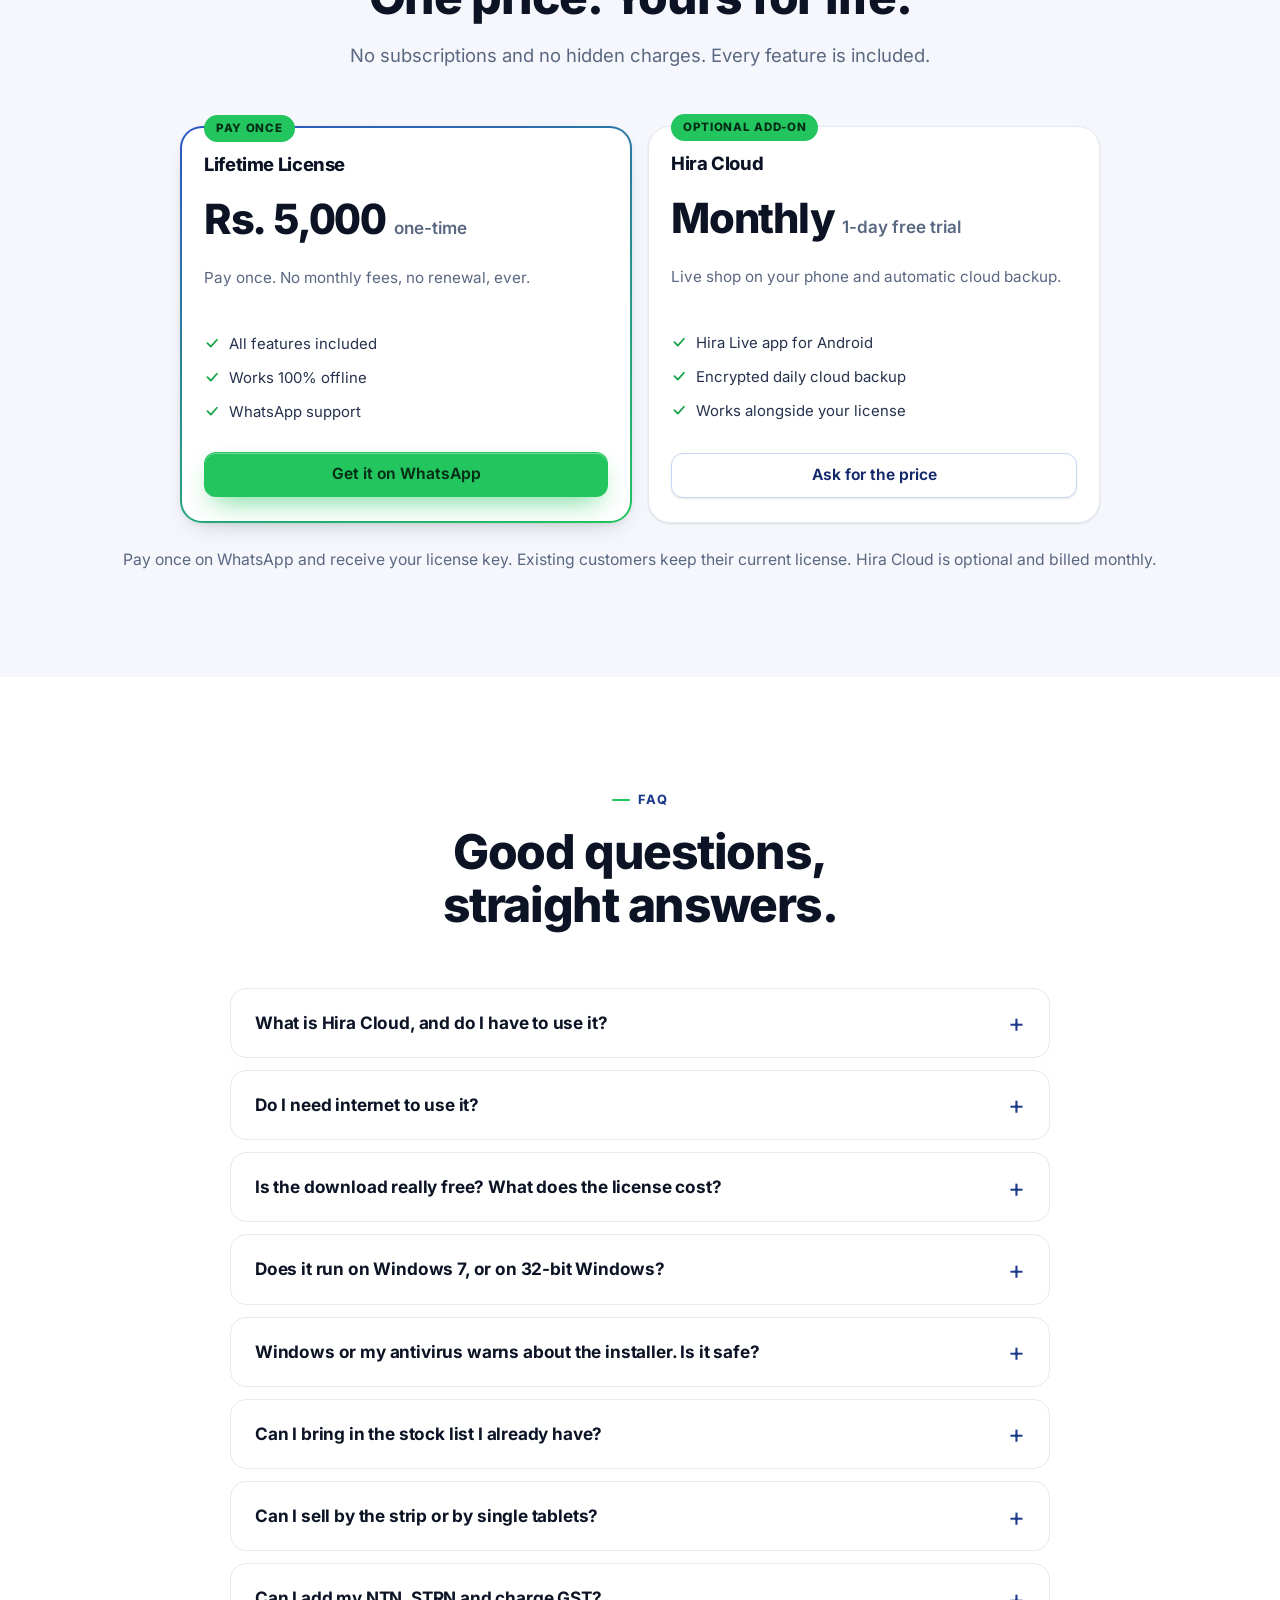
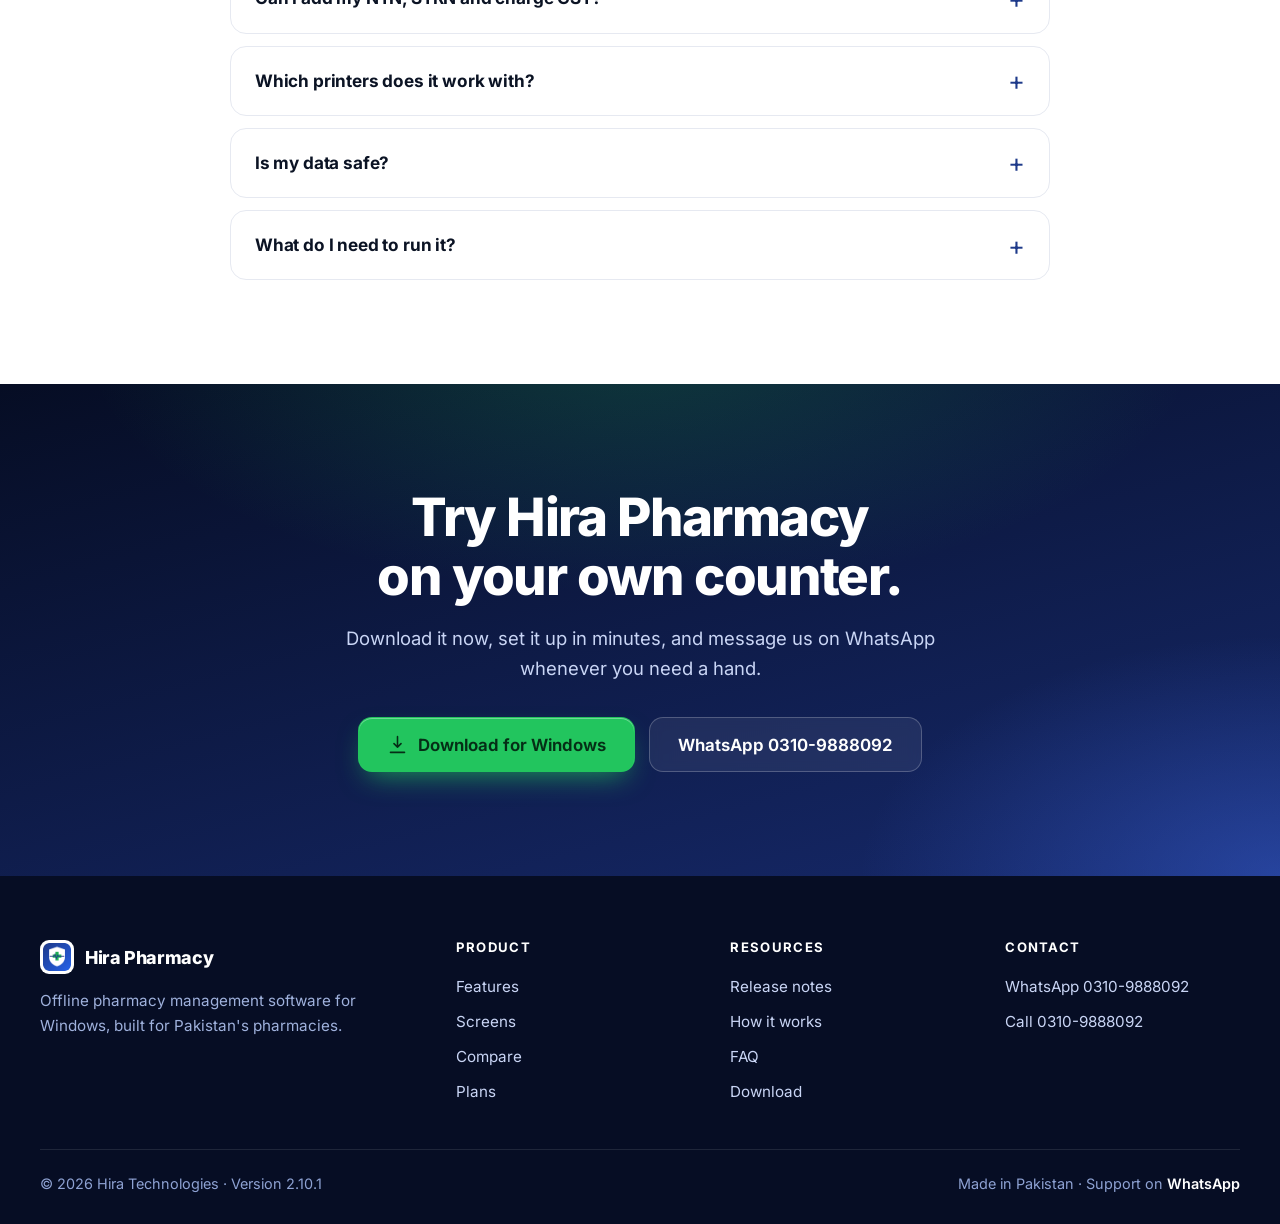
==== commit db2aa937: "Website: Hira Pharmacy 2.12.0 Co-Authored-By: Claude Sonnet 5.5 <noreply@anthropic.com>" ====
--- a/index.html
+++ b/index.html
@@ -23,7 +23,7 @@
   "name": "Hira Pharmacy",
   "applicationCategory": "BusinessApplication",
   "operatingSystem": "Windows 10, Windows 11",
-  "softwareVersion": "2.11.0",
+  "softwareVersion": "2.12.0",
   "description": "Offline pharmacy management software: billing, stock and expiry alerts, suppliers, cash book and reports.",
   "downloadUrl": "https://github.com/marketerwaseem17/hira-pharmacy-downloads/releases/latest/download/Hira-Pharmacy-Setup.exe",
   "author": { "@type": "Organization", "name": "Hira Technologies" }
@@ -282,6 +282,13 @@
   @media (max-width: 860px) { .cloud-wrap { grid-template-columns: 1fr; gap: 36px; } .plans.two { grid-template-columns: 1fr; max-width: 440px; } }
   .btn-outline { background: #fff; color: var(--navy-700); border: 1.5px solid var(--navy-200, #c7d4f5); }
   .btn-outline:hover { background: var(--navy-100); }
+
+  .smart-grid { display: grid; grid-template-columns: repeat(3, 1fr); gap: 16px; }
+  .smart-card { background: #fff; border: 1px solid var(--line); border-radius: var(--r-lg); padding: 22px; box-shadow: var(--shadow-sm); }
+  .smart-card h3 { margin: 0 0 8px; font-size: 1.08rem; letter-spacing: -0.015em; }
+  .smart-card p { margin: 0; color: var(--muted); font-size: 0.96rem; }
+  @media (max-width: 900px) { .smart-grid { grid-template-columns: 1fr 1fr; } }
+  @media (max-width: 600px) { .smart-grid { grid-template-columns: 1fr; } }
 </style>
 </head>
 <body>
@@ -330,7 +337,7 @@
 
 <section class="hero" id="top">
   <div class="container hero-inner">
-    <a class="pill-new" href="releases.html"><b>New</b> Version 2.11.0 — Hira Cloud: your shop live on your phone, plus automatic cloud backup <svg class="ic" viewBox="0 0 24 24" aria-hidden="true" style="width:1em;height:1em"><path d="m9 6 6 6-6 6"/></svg></a>
+    <a class="pill-new" href="releases.html"><b>New</b> Version 2.12.0 — 21,000 Pakistani medicines with prices, same-salt alternatives, smart reorder and expiry insights <svg class="ic" viewBox="0 0 24 24" aria-hidden="true" style="width:1em;height:1em"><path d="m9 6 6 6-6 6"/></svg></a>
     <h1>Run your whole pharmacy from one <span class="grad">fast, offline app.</span></h1>
     <p class="lede">Billing, stock, expiry alerts, suppliers and reports, all on your own Windows PC. No internet needed, and your data stays in your shop.</p>
 
@@ -342,7 +349,7 @@
         <svg class="ic" viewBox="0 0 24 24" aria-hidden="true"><path d="M21 12a9 9 0 0 1-13.4 7.8L3 21l1.3-4.4A9 9 0 1 1 21 12z"/></svg> Get your license on WhatsApp
       </a>
     </div>
-    <p class="hero-meta"><strong>Version 2.11.0</strong> · Windows 10 / 11 (64-bit) · 86 MB · Free to download</p>
+    <p class="hero-meta"><strong>Version 2.12.0</strong> · Windows 10 / 11 (64-bit) · 86 MB · Free to download</p>
     <p class="hero-meta">A license key activates the software after you install it.</p>
     <p class="mobile-note">Hira Pharmacy installs on a Windows PC. Tap the button to send yourself the download link.</p>
     <p class="nonwin-note">Heads up: Hira Pharmacy is a Windows application and won't run on this device.</p>
@@ -624,6 +631,24 @@
   </div>
 </section>
 
+<section class="section section-soft" id="smart">
+  <div class="container">
+    <div class="section-head center reveal">
+      <div class="kicker">New in 2.12</div>
+      <h2>A smarter counter, and a smarter owner.</h2>
+      <p>Less typing at the counter, and clear answers about what to order, what to send back and where your money is stuck.</p>
+    </div>
+    <div class="smart-grid">
+      <article class="smart-card reveal"><h3>21,000 medicines, built in</h3><p>Type a name and the salt, company, pack and MRP from the DRAP price list fill in by themselves. Adding stock takes seconds, not hours.</p></article>
+      <article class="smart-card reveal"><h3>Same-salt alternatives</h3><p>Customer asks for a medicine you do not have? Hira shows what you do have with the same salt and strength, cheapest first. One click adds it to the bill.</p></article>
+      <article class="smart-card reveal"><h3>Insights for the owner</h3><p>What to reorder (with a WhatsApp order for each supplier), what to send back before it expires, what has not sold in 60 days, and your best earners.</p></article>
+      <article class="smart-card reveal"><h3>Daily summary on WhatsApp</h3><p>Every evening the day's sales, profit, cash and udhaar arrive on your phone, even when you are not at the shop.</p></article>
+      <article class="smart-card reveal"><h3>Staff and activity log</h3><p>See who changed a price, deleted a payment or adjusted stock. Add your staff and pick who is working at the counter.</p></article>
+      <article class="smart-card reveal"><h3>One-click updates</h3><p>When a new Hira is ready, a bar appears inside the software. One click updates it and keeps all your data.</p></article>
+    </div>
+  </div>
+</section>
+
 <section class="section" id="cloud">
   <div class="container">
     <div class="cloud-wrap">
@@ -637,7 +662,7 @@
           <li><span class="ico"><svg class="ic" viewBox="0 0 24 24" aria-hidden="true"><path d="M6 11h12v9H6zM8 11V8a4 4 0 0 1 8 0v3"/></svg></span><div><b>Private and encrypted</b><span>Your backups are locked with your own recovery code. Nobody else, including us, can read them.</span></div></li>
         </ul>
         <ol class="cloud-steps">
-          <li>Update to 2.11.0</li>
+          <li>Update to 2.12.0</li>
           <li>Start the free trial in Hira</li>
           <li>Install Hira Live and link your phone</li>
         </ol>
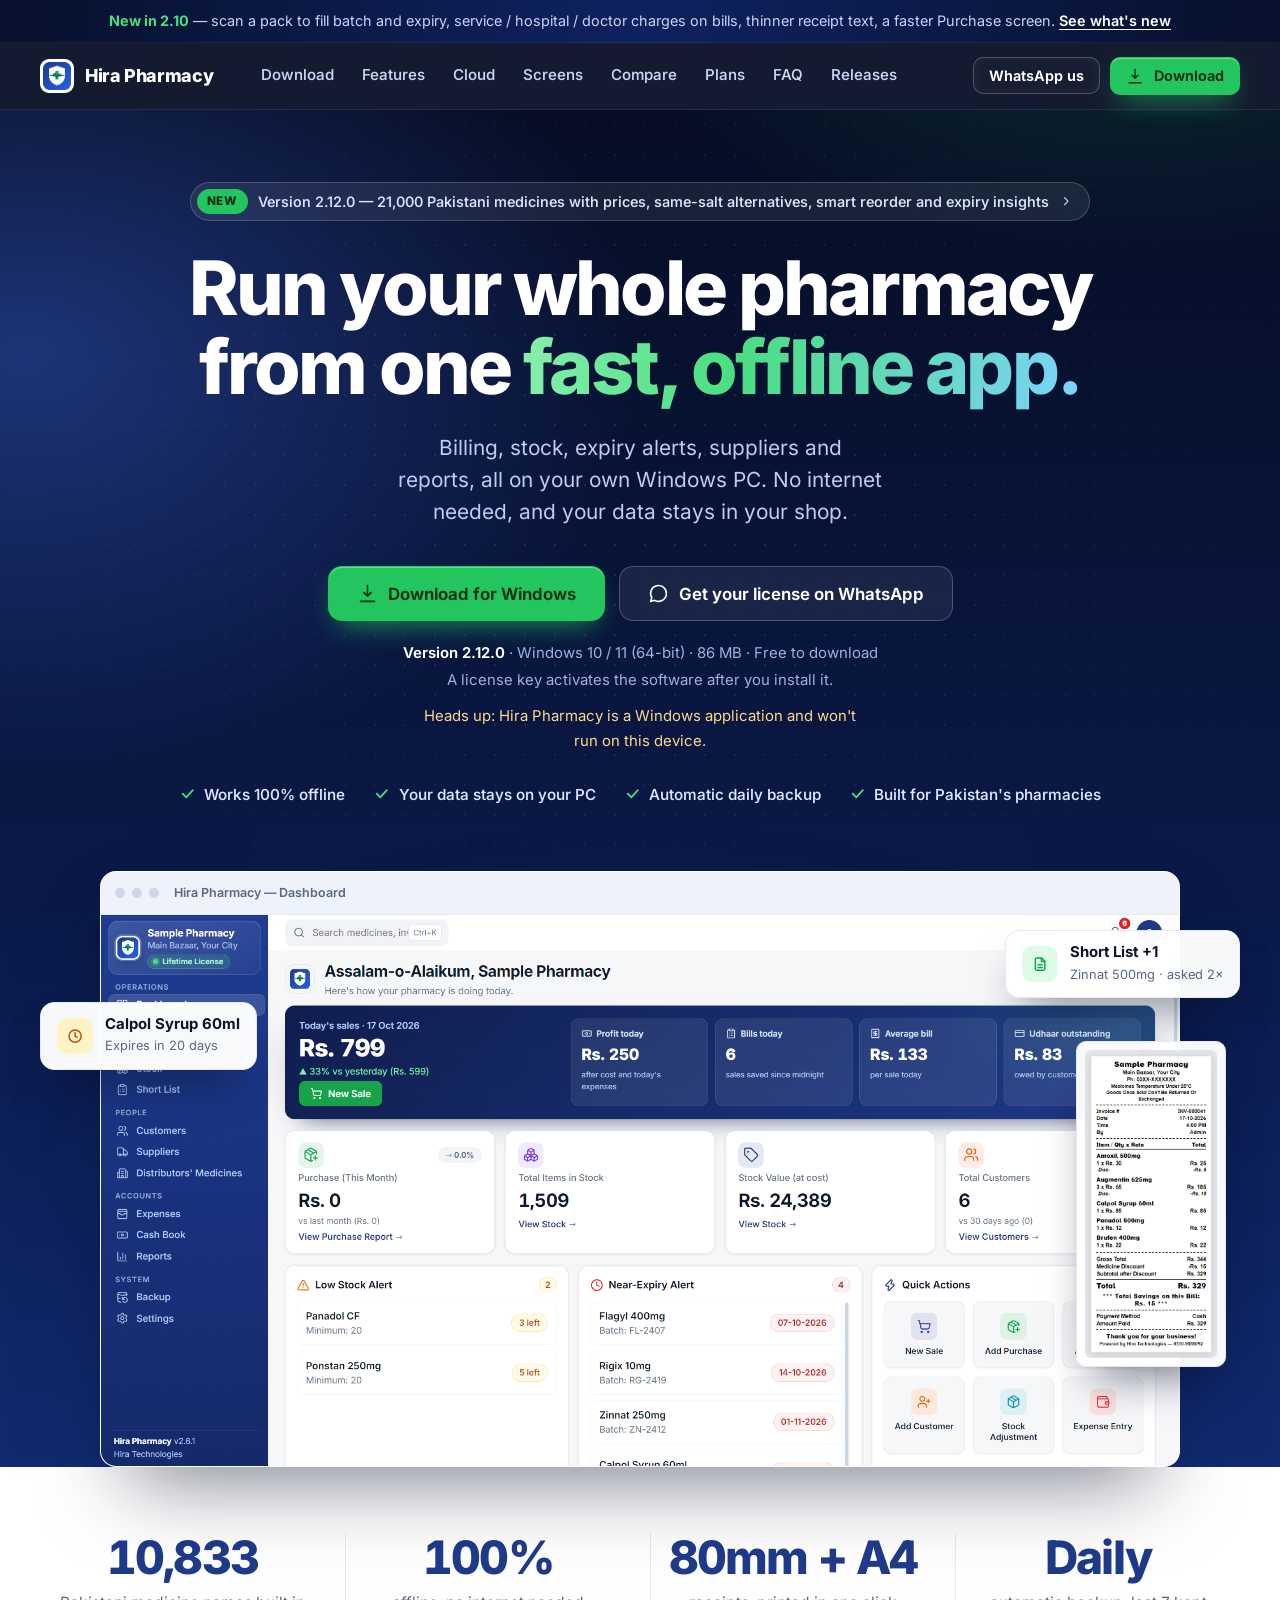
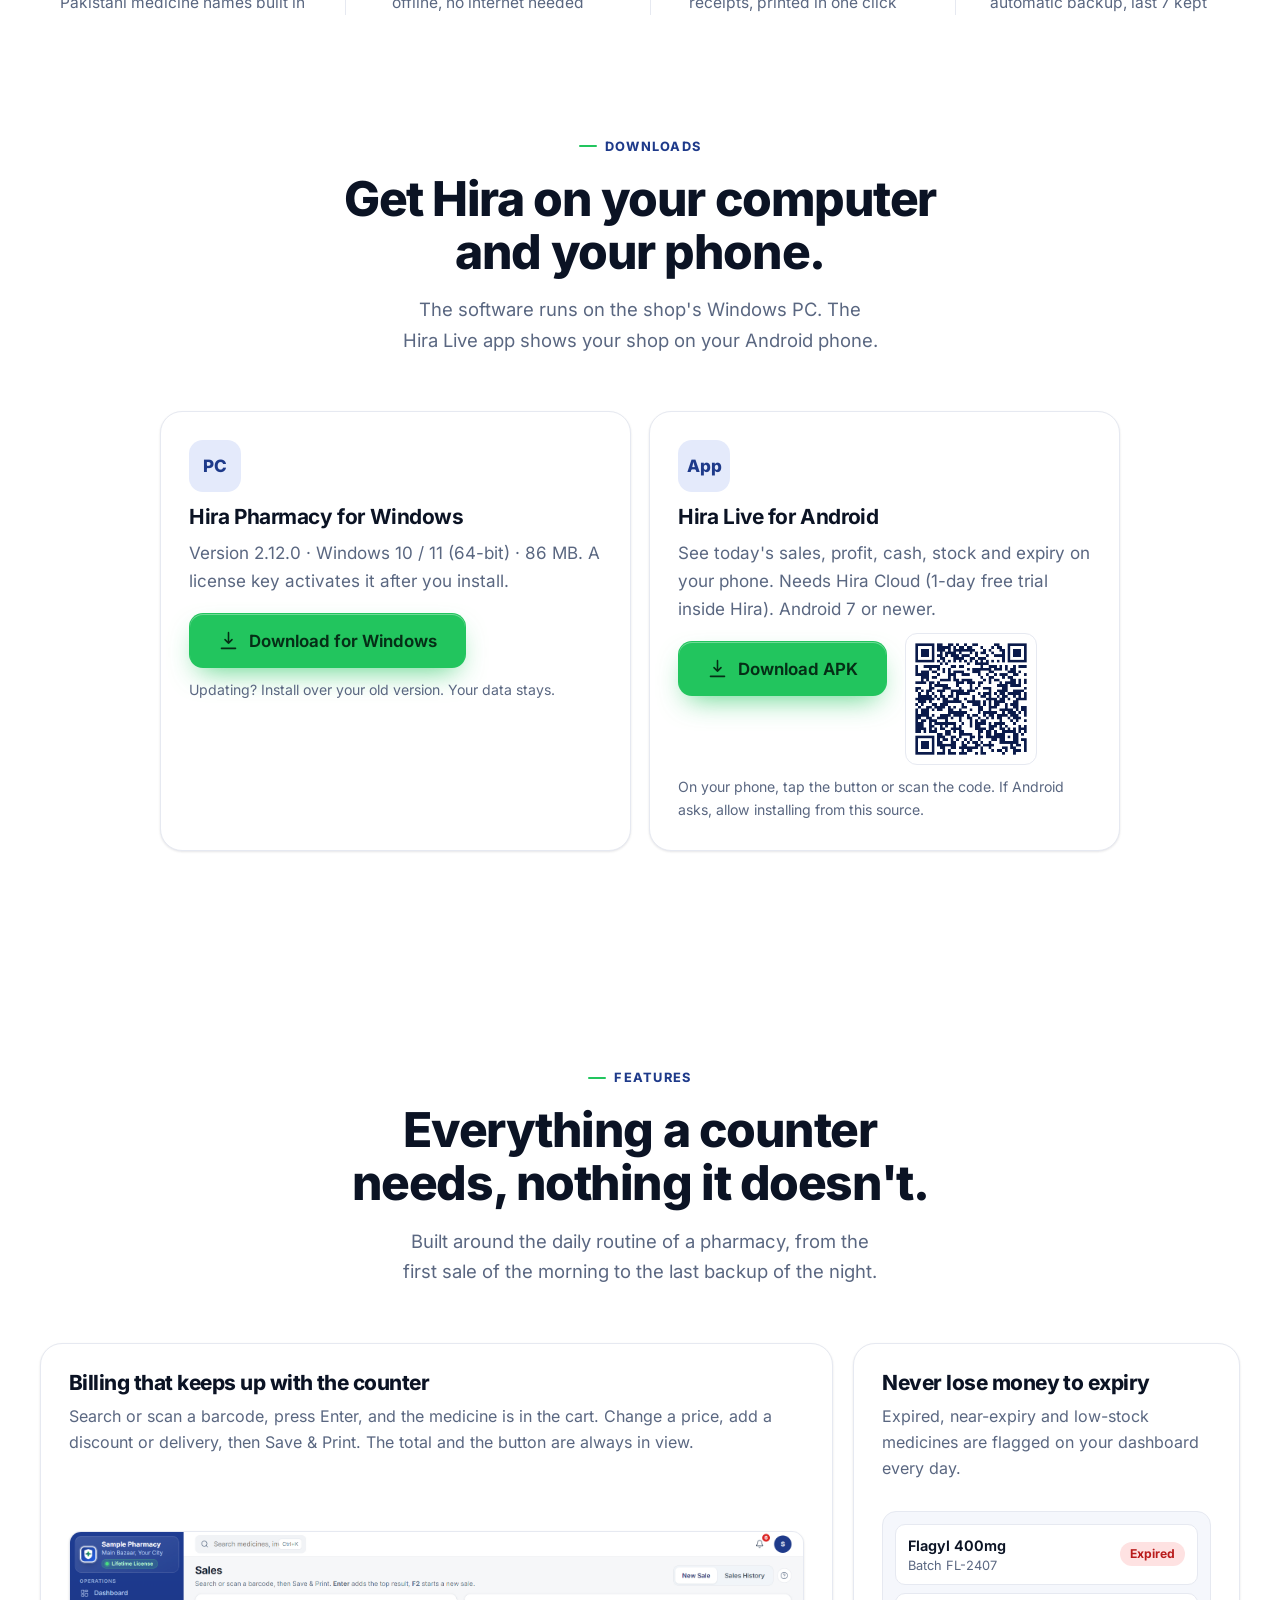
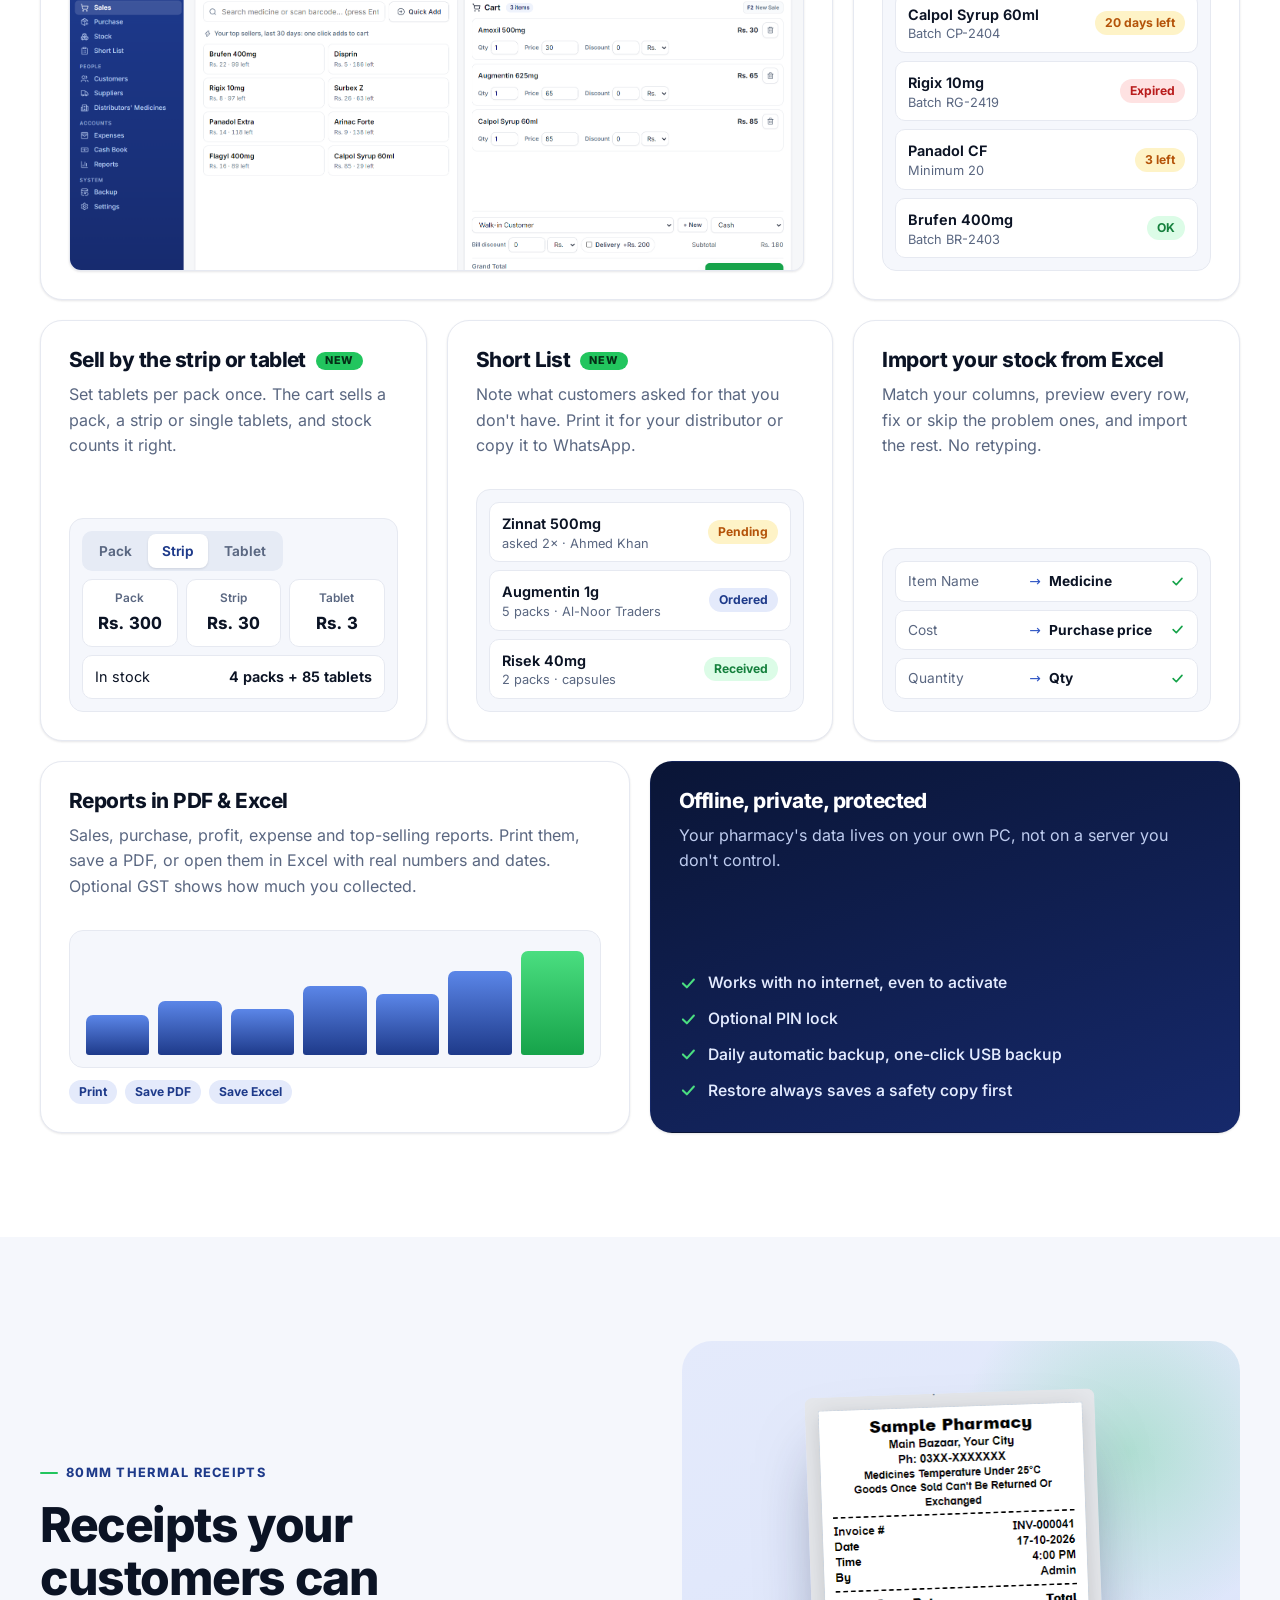
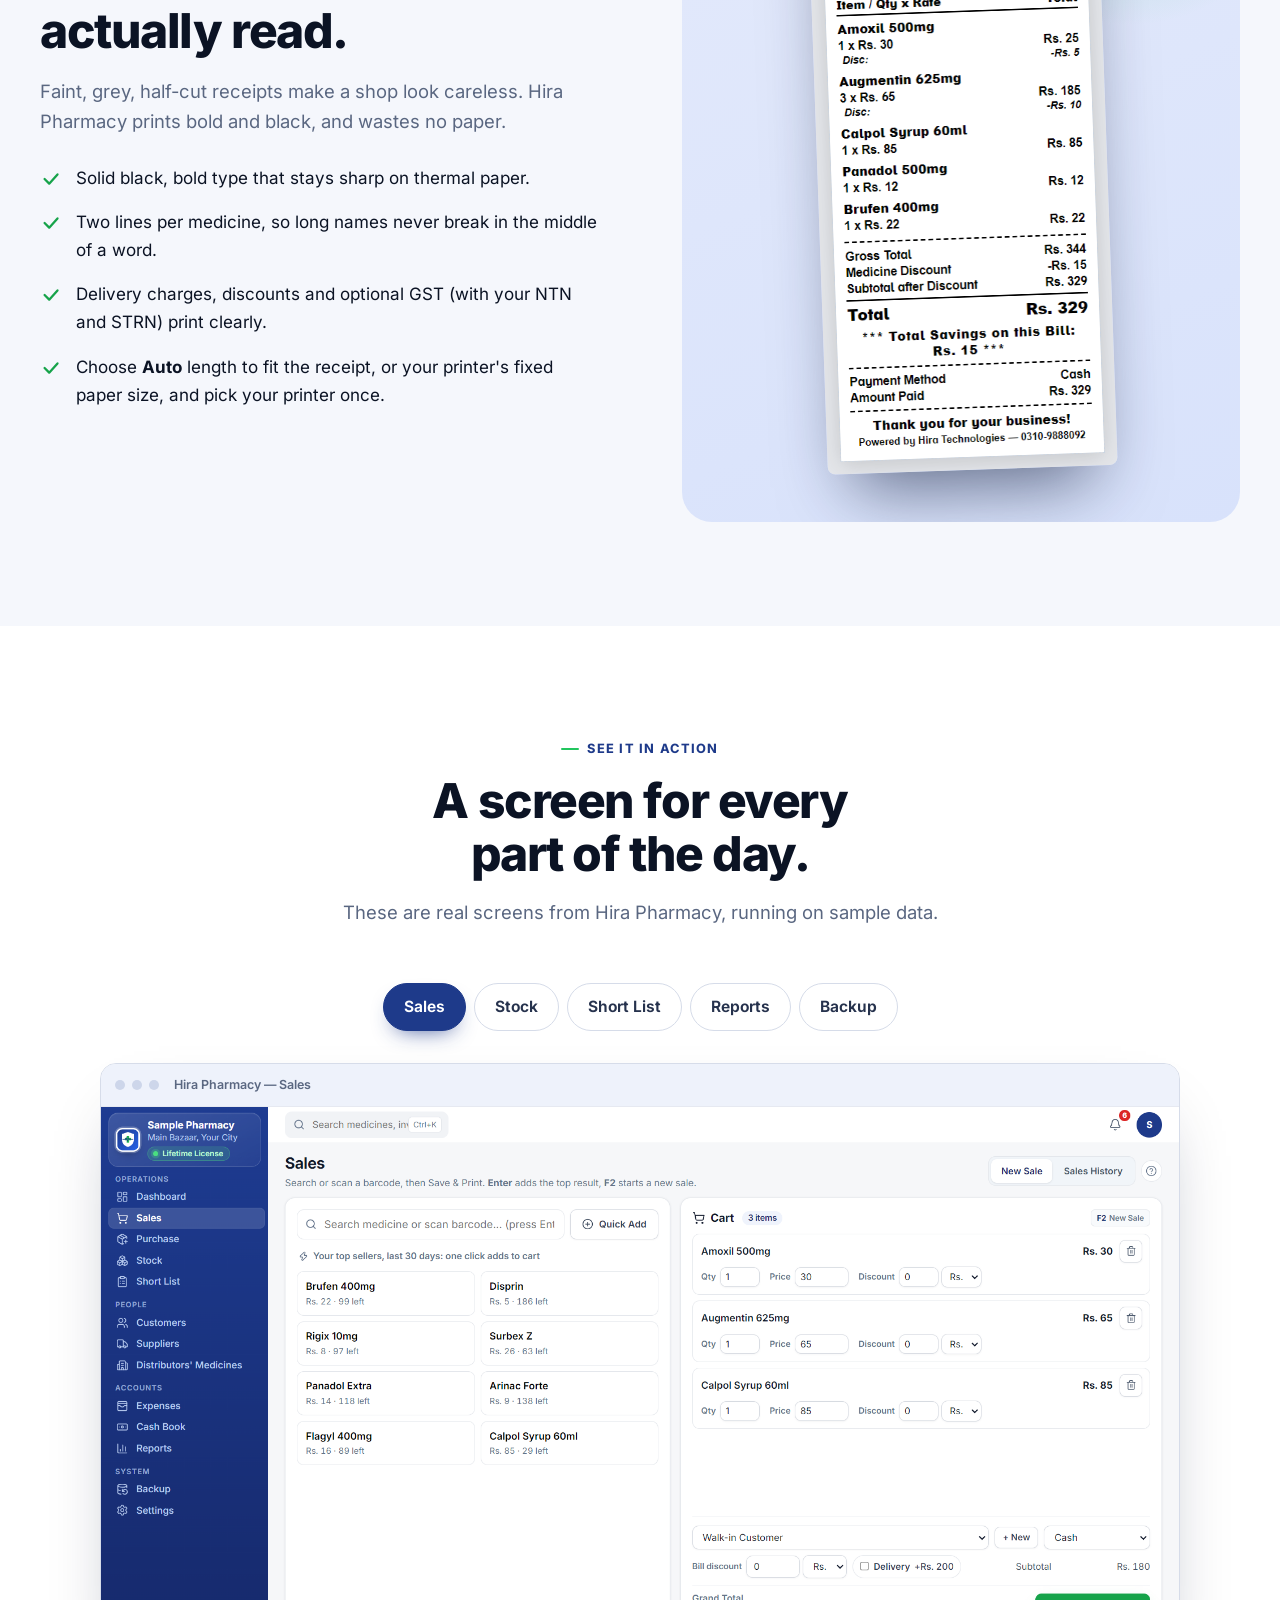
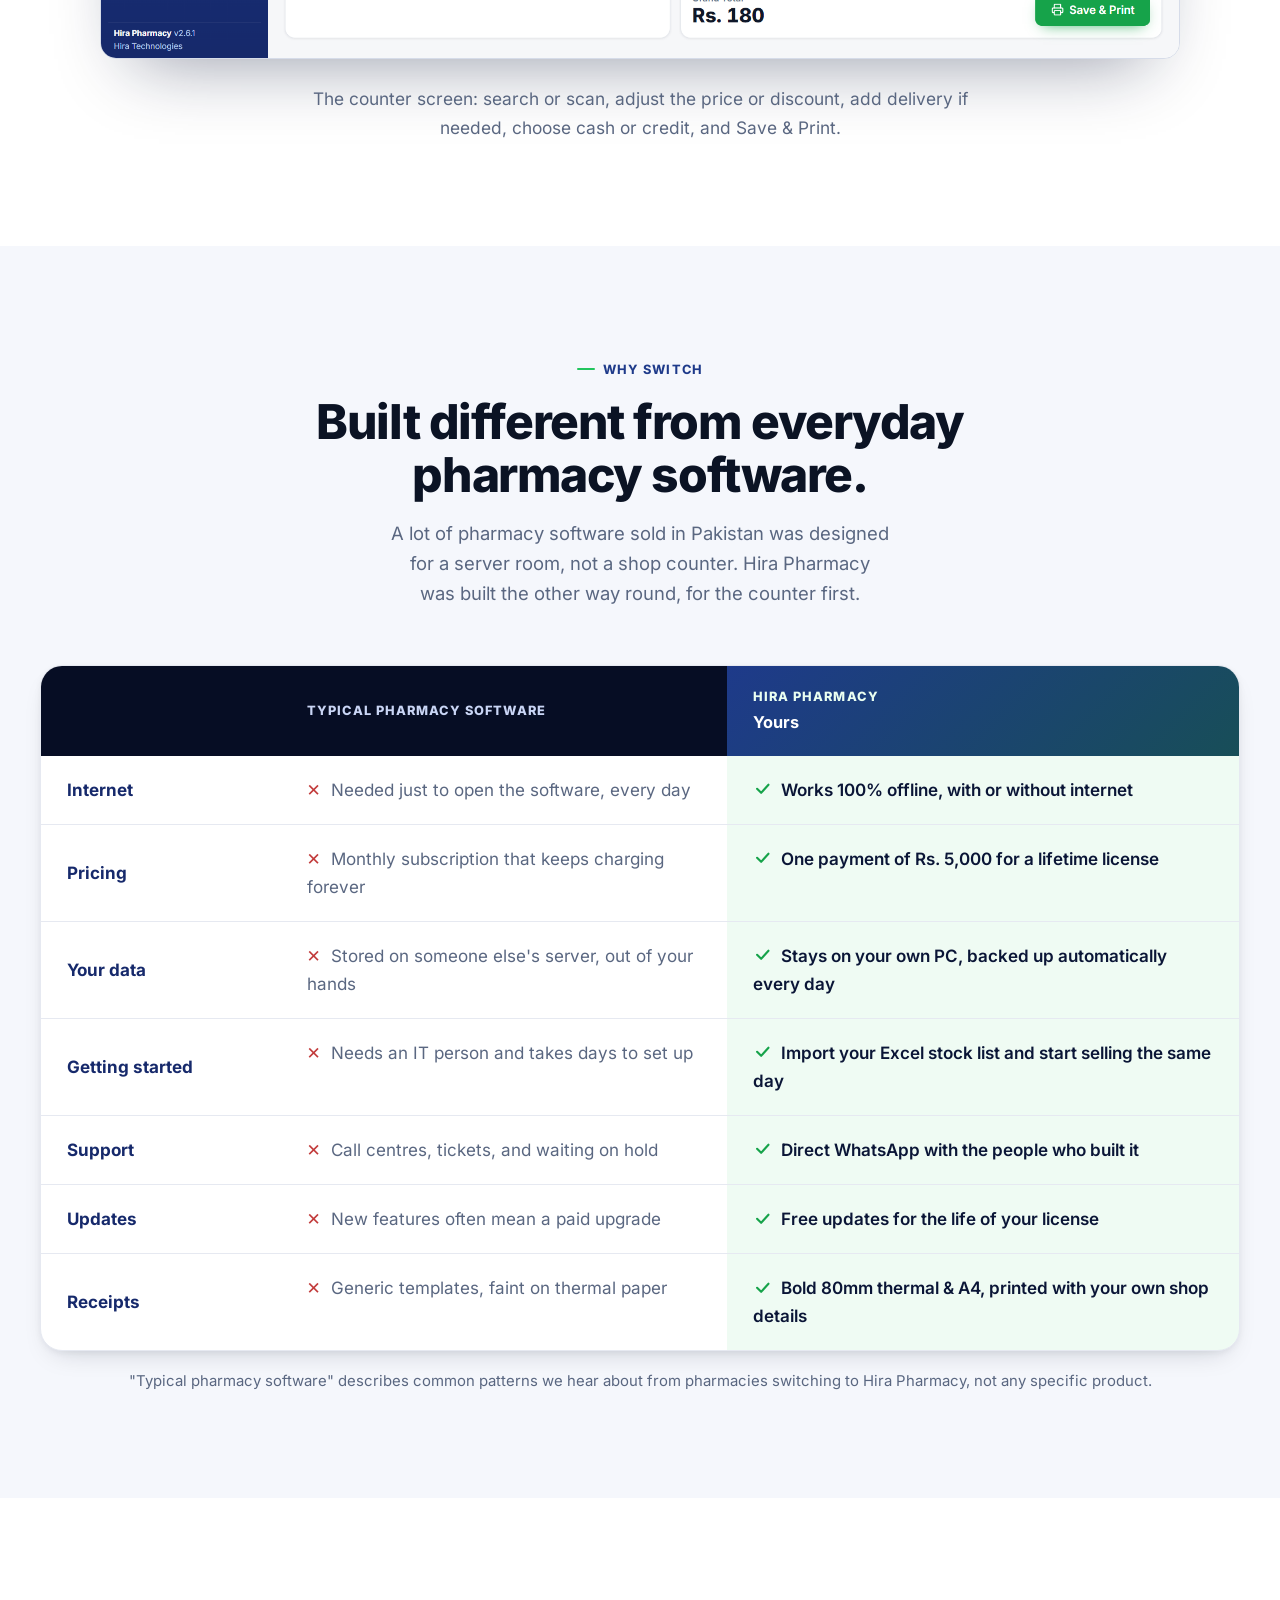
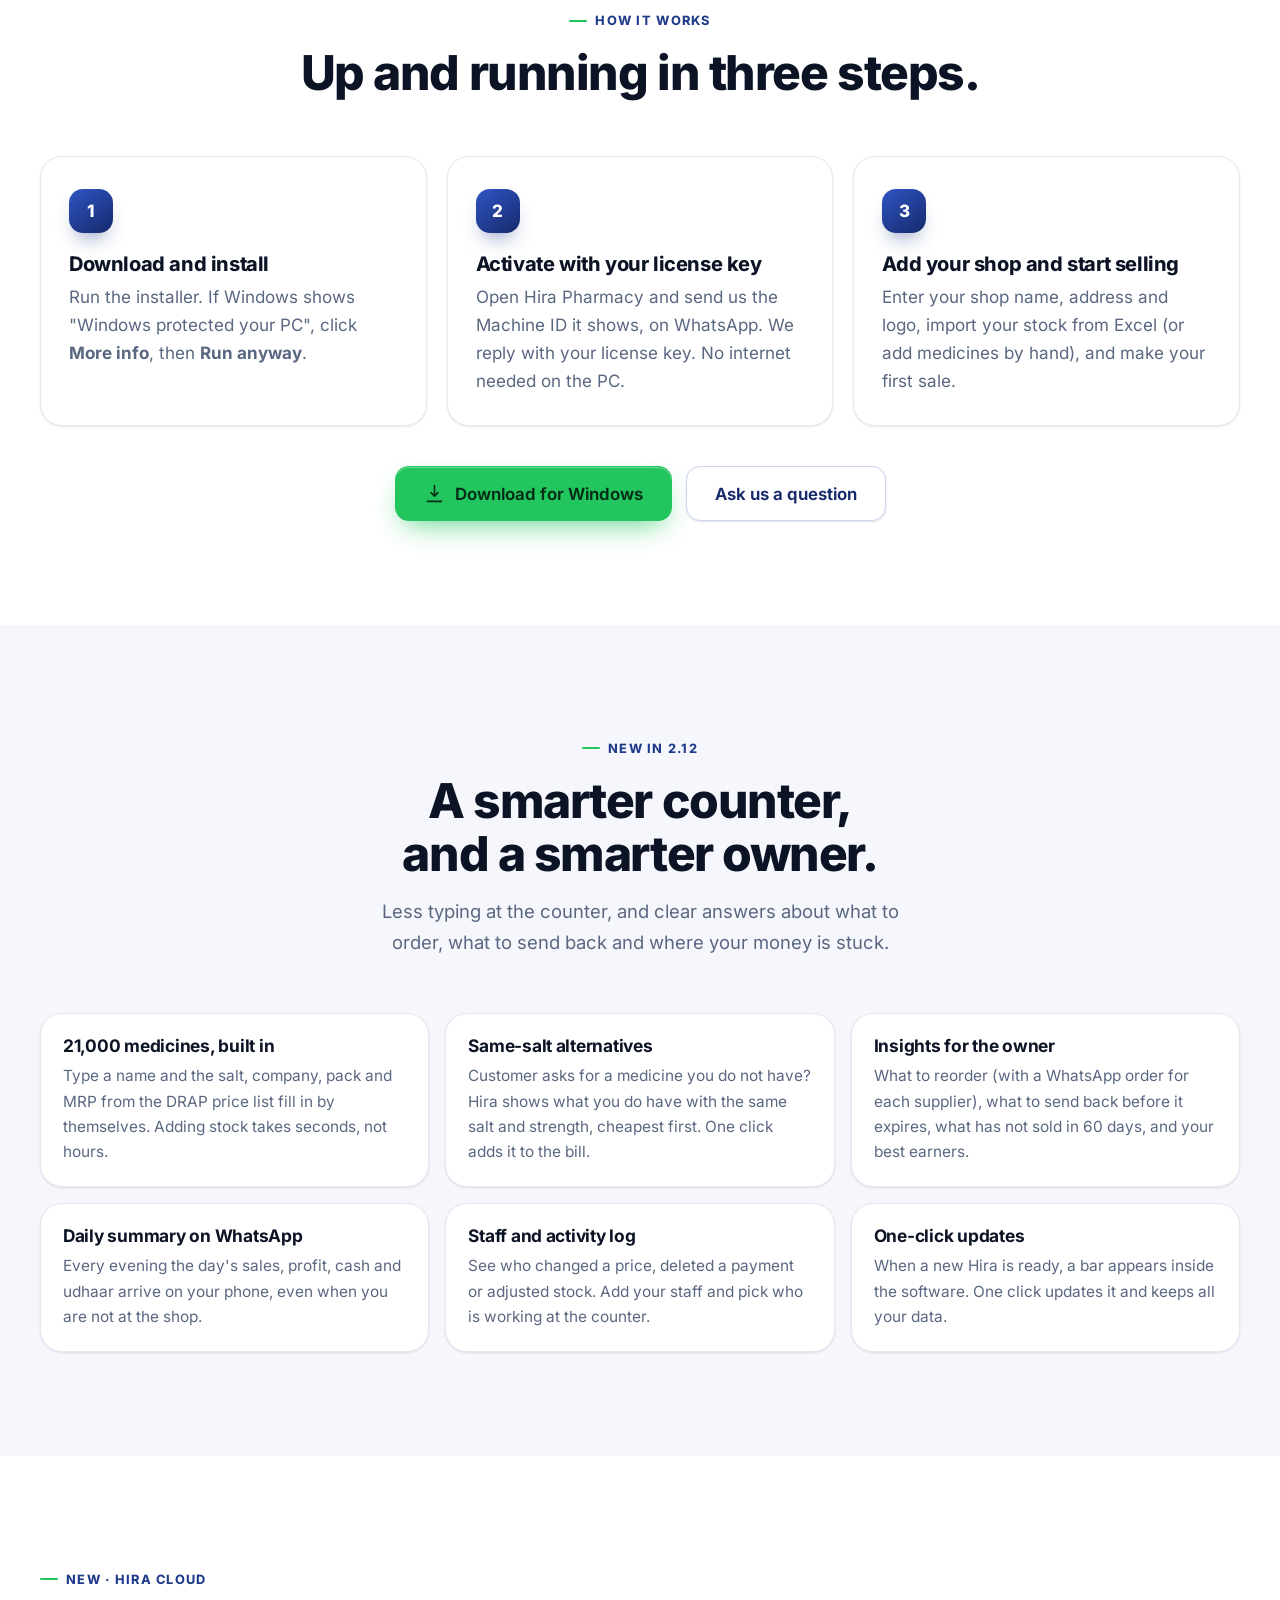
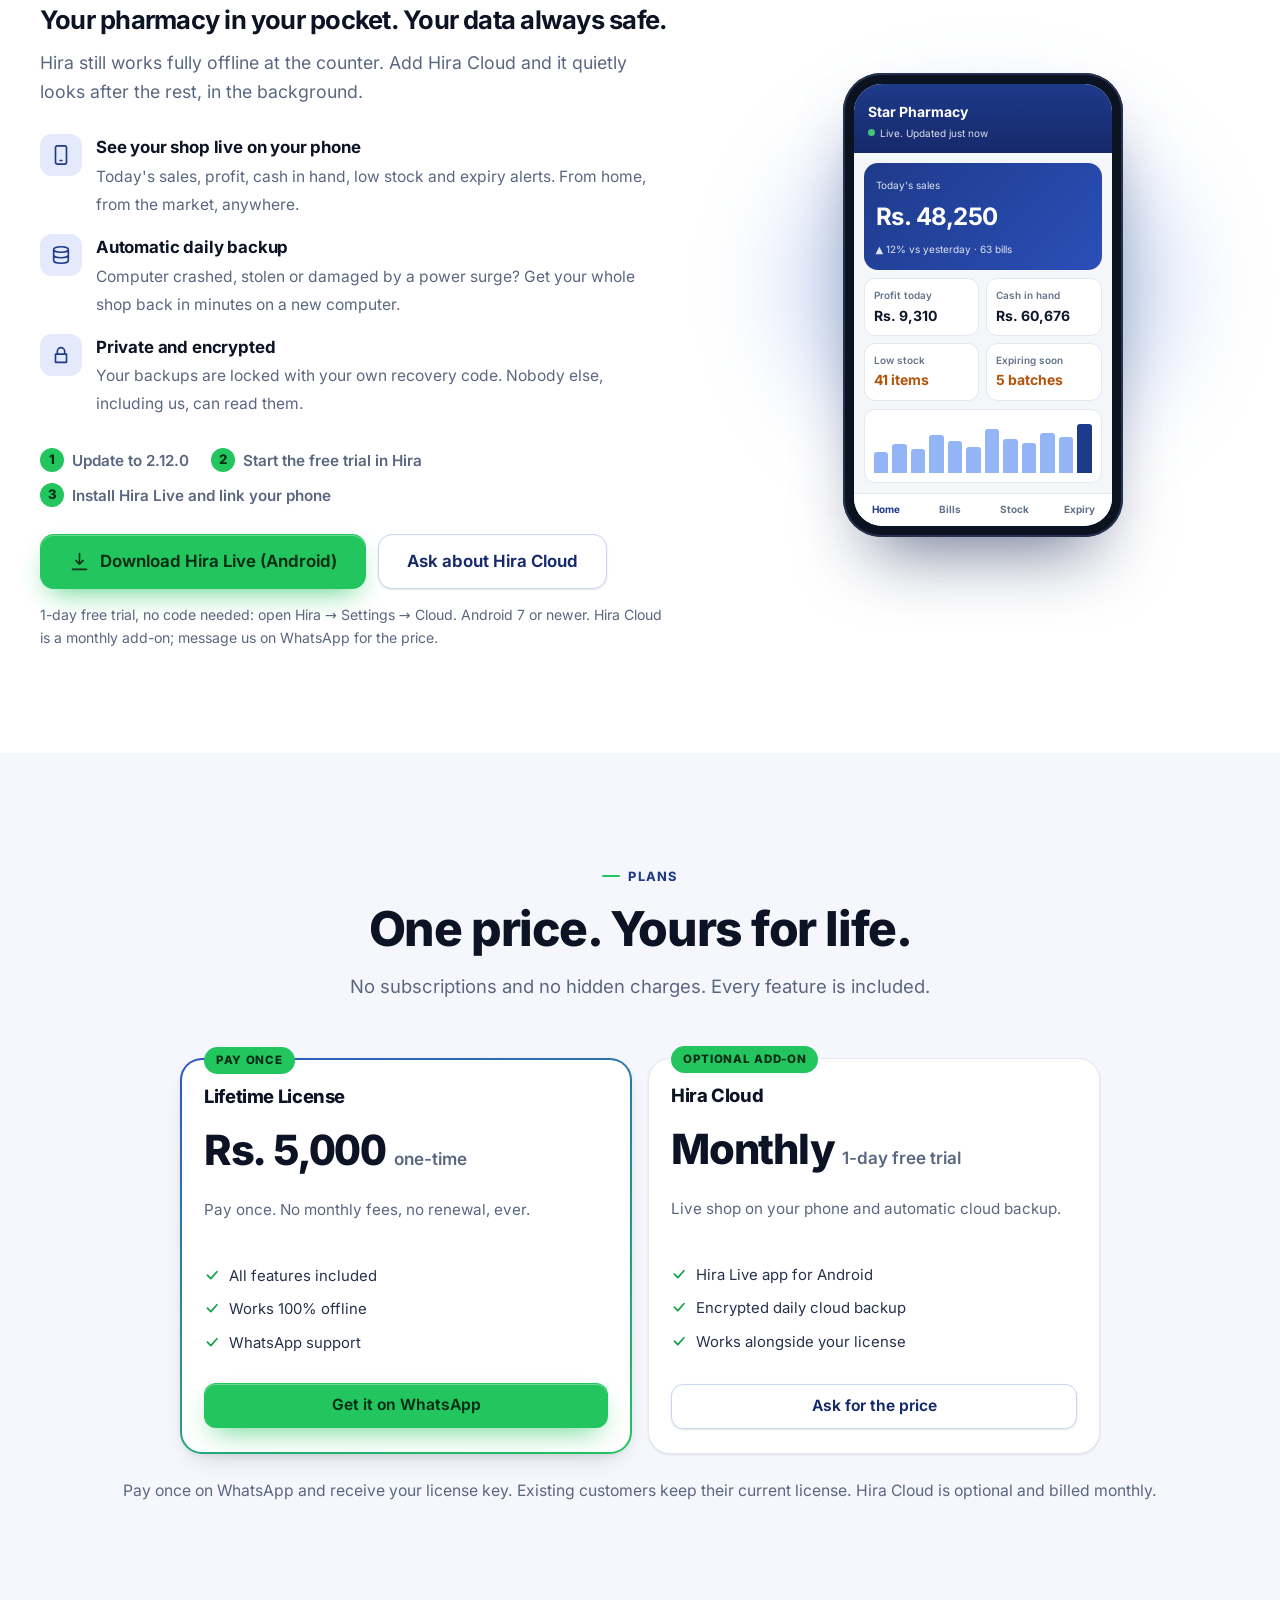
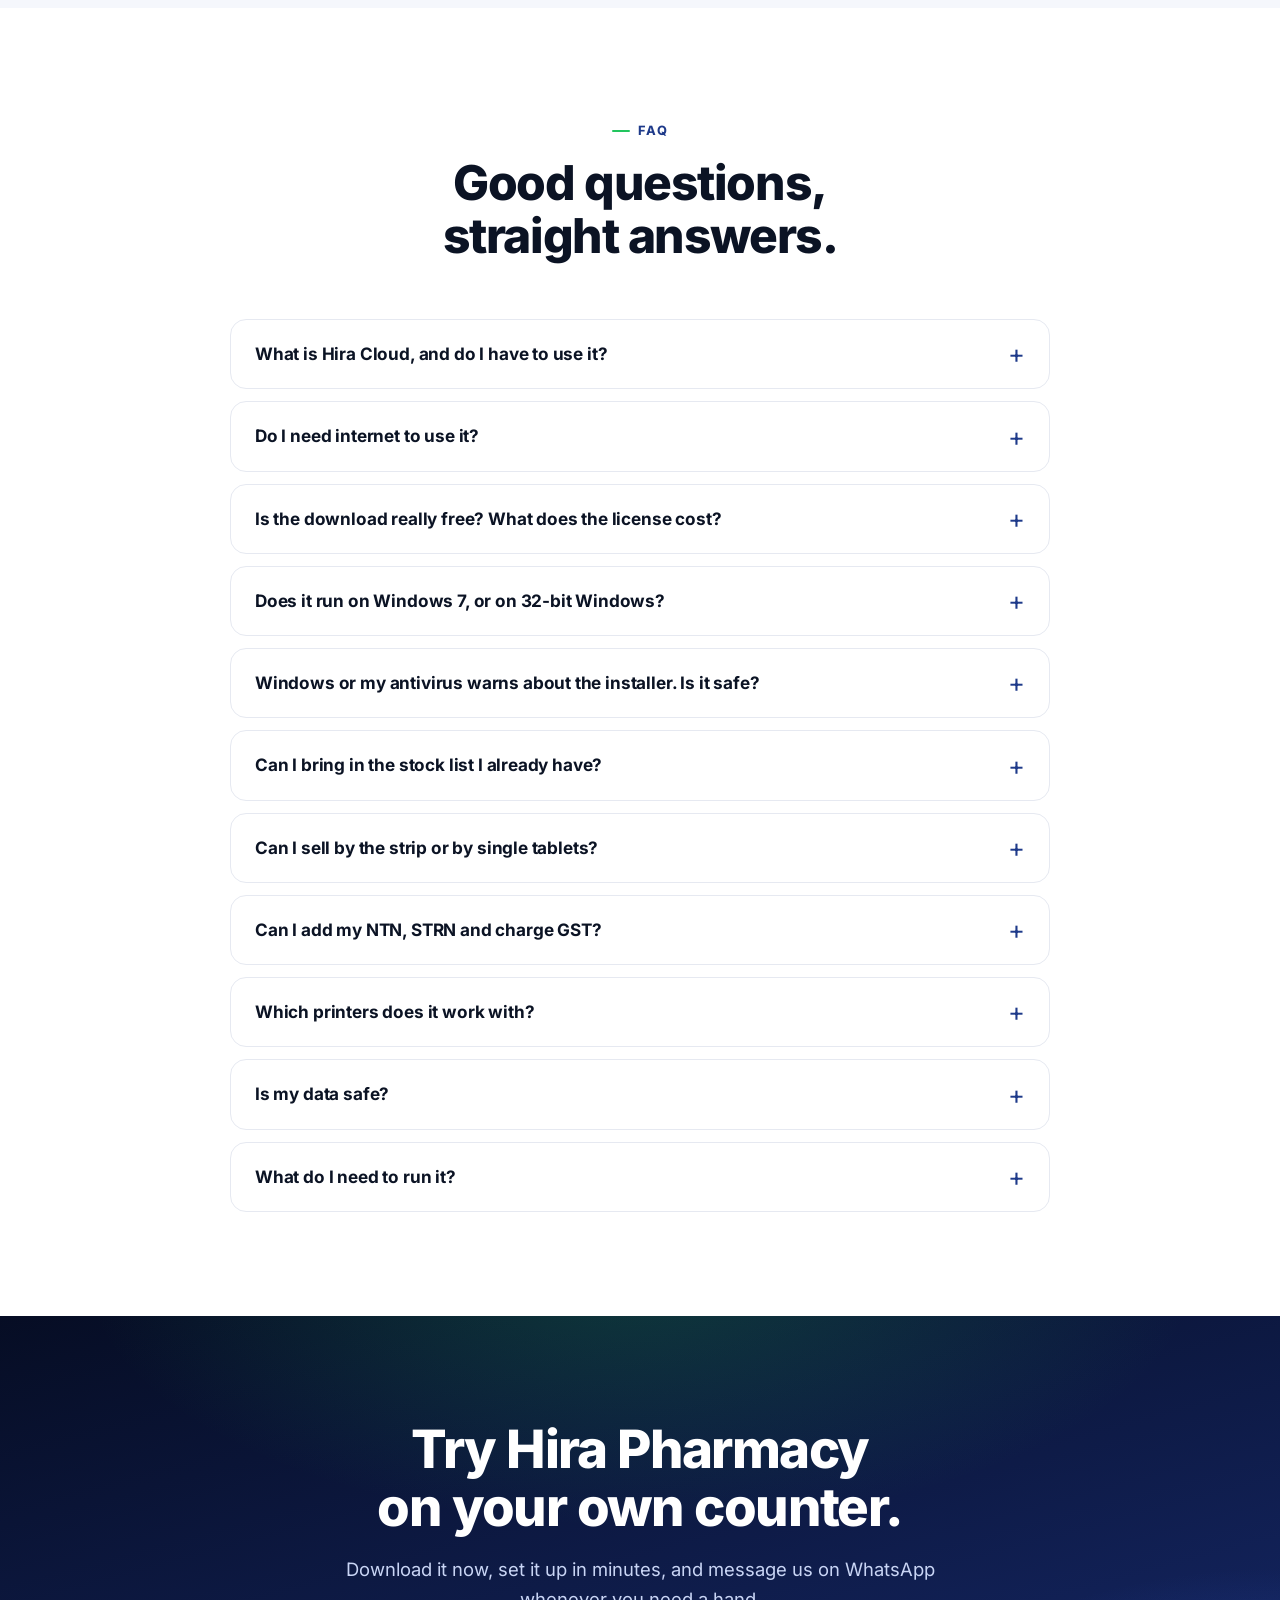
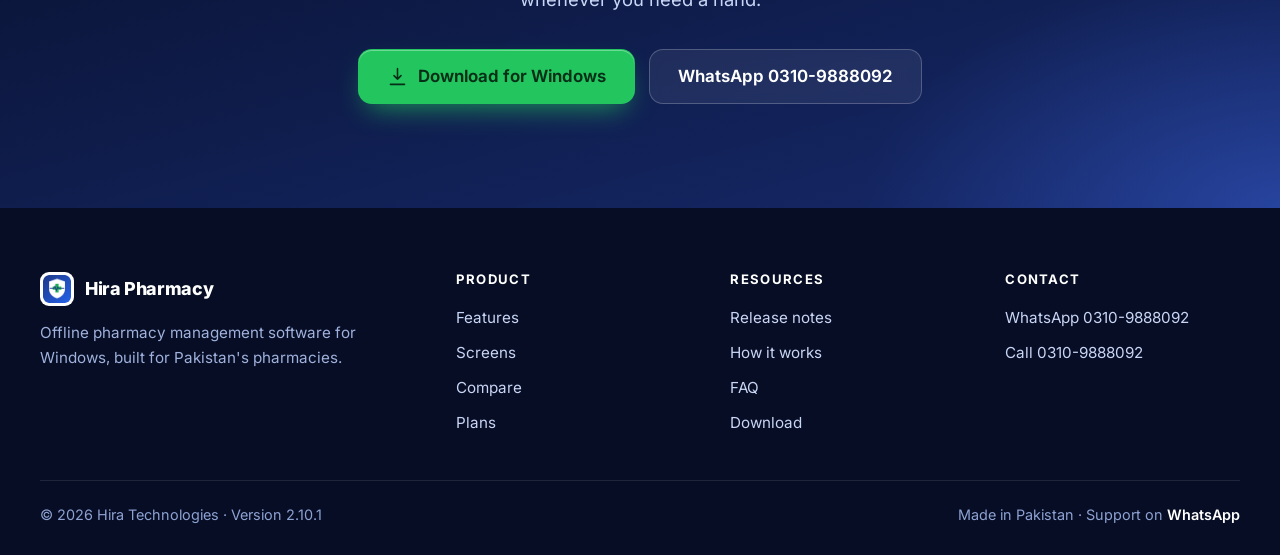
==== commit 78de3764: "Website: Downloads section with Windows installer, Hira Live APK and QR code Co-Authored-By: Claude " ====
--- a/index.html
+++ b/index.html
@@ -289,6 +289,17 @@
   .smart-card p { margin: 0; color: var(--muted); font-size: 0.96rem; }
   @media (max-width: 900px) { .smart-grid { grid-template-columns: 1fr 1fr; } }
   @media (max-width: 600px) { .smart-grid { grid-template-columns: 1fr; } }
+
+  .dl-grid { display: grid; grid-template-columns: 1fr 1fr; gap: 18px; max-width: 960px; margin: 0 auto; }
+  .dl-card { background: #fff; border: 1px solid var(--line); border-radius: var(--r-lg); padding: 28px; box-shadow: var(--shadow-sm); display: flex; flex-direction: column; gap: 10px; }
+  .dl-card h3 { margin: 4px 0 0; font-size: 1.3rem; letter-spacing: -0.02em; }
+  .dl-card p { margin: 0; color: var(--muted); }
+  .dl-ico { width: 52px; height: 52px; border-radius: 14px; display: grid; place-items: center; background: var(--navy-100); color: var(--navy-600); font-weight: 800; }
+  .dl-card .btn { align-self: flex-start; margin-top: 8px; }
+  .dl-apk { display: flex; align-items: center; gap: 18px; flex-wrap: wrap; }
+  .dl-qr { border: 1px solid var(--line); border-radius: 12px; padding: 4px; background: #fff; }
+  .dl-fine { font-size: 0.88rem; }
+  @media (max-width: 760px) { .dl-grid { grid-template-columns: 1fr; } .dl-qr { display: none; } }
 </style>
 </head>
 <body>
@@ -303,6 +314,7 @@
     <div class="nav-inner">
       <a class="brand" href="#top" aria-label="Hira Pharmacy home"><img src="assets/logo.png" alt="" width="34" height="34"> Hira Pharmacy</a>
       <nav class="nav-links" aria-label="Sections">
+        <a href="#download">Download</a>
         <a href="#features">Features</a>
         <a href="#cloud">Cloud</a>
         <a href="#screens">Screens</a>
@@ -322,6 +334,7 @@
       </div>
     </div>
     <nav class="nav-menu" id="nav-menu" aria-label="Sections (mobile)">
+      <a href="#download">Download</a>
       <a href="#features">Features</a>
       <a href="#cloud">Cloud</a>
       <a href="#screens">Screens</a>
@@ -388,6 +401,35 @@
       <div class="stat reveal"><div class="stat-num">100%</div><div class="stat-label">offline, no internet needed</div></div>
       <div class="stat reveal"><div class="stat-num">80mm + A4</div><div class="stat-label">receipts, printed in one click</div></div>
       <div class="stat reveal"><div class="stat-num">Daily</div><div class="stat-label">automatic backup, last 7 kept</div></div>
+    </div>
+  </div>
+</section>
+
+<section class="section" id="download">
+  <div class="container">
+    <div class="section-head center reveal">
+      <div class="kicker">Downloads</div>
+      <h2>Get Hira on your computer and your phone.</h2>
+      <p>The software runs on the shop's Windows PC. The Hira Live app shows your shop on your Android phone.</p>
+    </div>
+    <div class="dl-grid">
+      <div class="dl-card reveal">
+        <div class="dl-ico">PC</div>
+        <h3>Hira Pharmacy for Windows</h3>
+        <p>Version 2.12.0 &middot; Windows 10 / 11 (64-bit) &middot; 86 MB. A license key activates it after you install.</p>
+        <a class="btn btn-primary btn-lg" data-download href="https://github.com/marketerwaseem17/hira-pharmacy-downloads/releases/latest/download/Hira-Pharmacy-Setup.exe" rel="noopener"><svg class="ic" viewBox="0 0 24 24" aria-hidden="true"><path d="M12 3v12m0 0-4-4m4 4 4-4M4 21h16"/></svg> <span class="dl-label">Download for Windows</span></a>
+        <p class="dl-fine">Updating? Install over your old version. Your data stays.</p>
+      </div>
+      <div class="dl-card reveal">
+        <div class="dl-ico">App</div>
+        <h3>Hira Live for Android</h3>
+        <p>See today's sales, profit, cash, stock and expiry on your phone. Needs Hira Cloud (1-day free trial inside Hira). Android 7 or newer.</p>
+        <div class="dl-apk">
+          <a class="btn btn-primary btn-lg" href="https://github.com/marketerwaseem17/hira-pharmacy-downloads/releases/latest/download/HiraLive.apk" rel="noopener"><svg class="ic" viewBox="0 0 24 24" aria-hidden="true"><path d="M12 3v12m0 0-4-4m4 4 4-4M4 21h16"/></svg> Download APK</a>
+          <img class="dl-qr" src="assets/qr-hira-live.png" width="132" height="132" alt="QR code: scan with your phone camera to download Hira Live" loading="lazy">
+        </div>
+        <p class="dl-fine">On your phone, tap the button or scan the code. If Android asks, allow installing from this source.</p>
+      </div>
     </div>
   </div>
 </section>
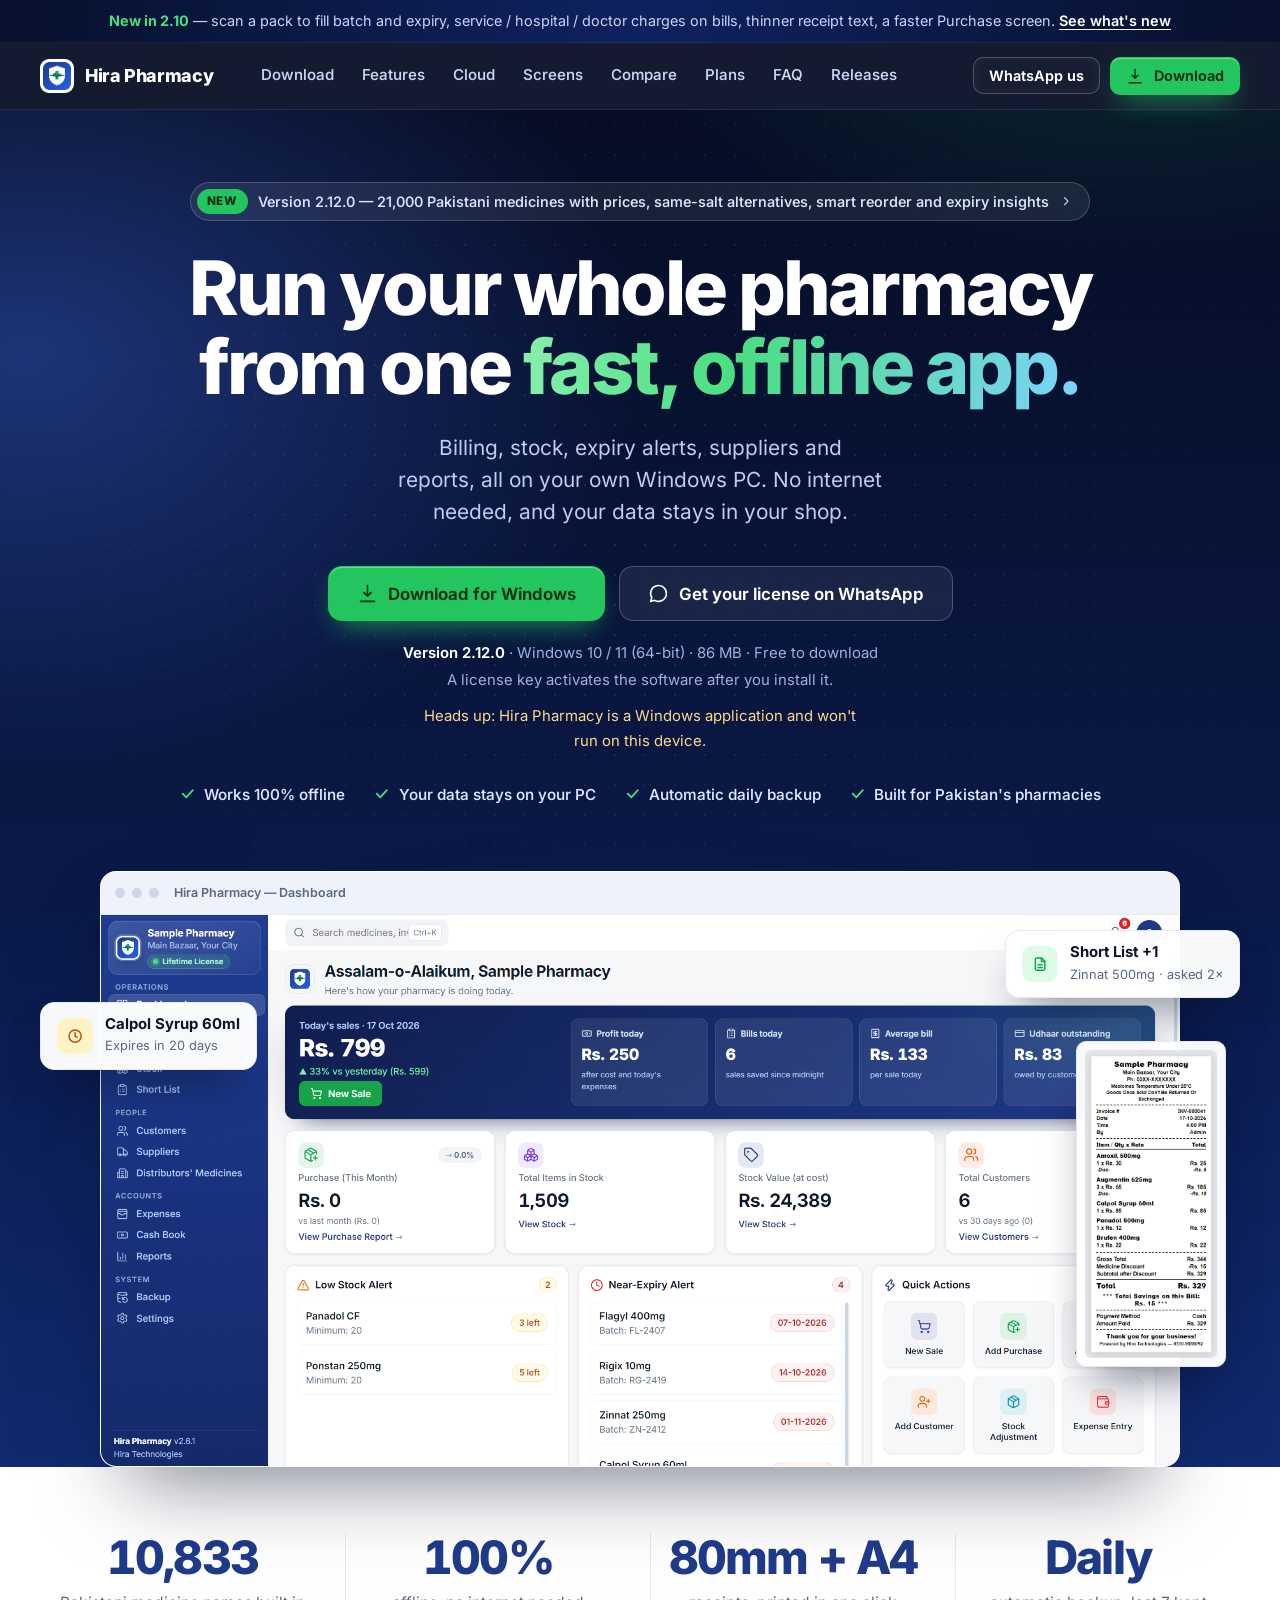
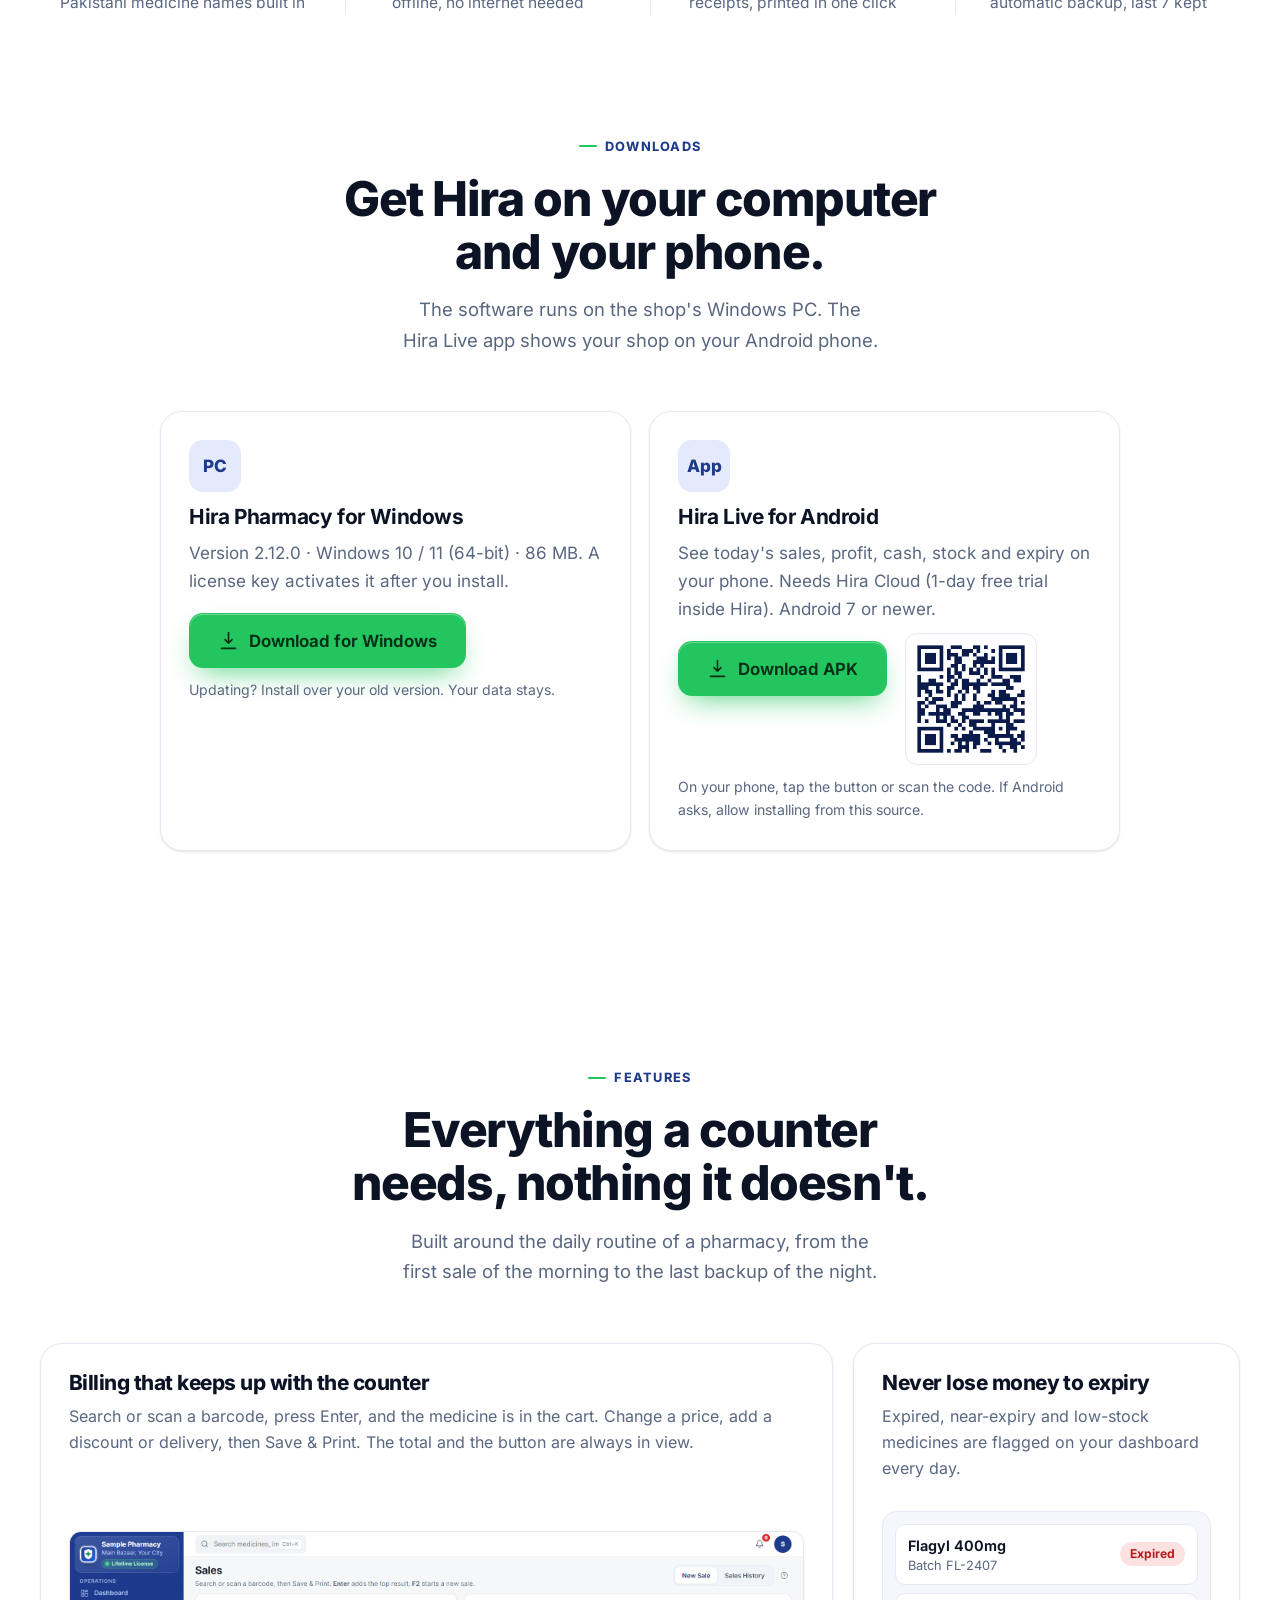
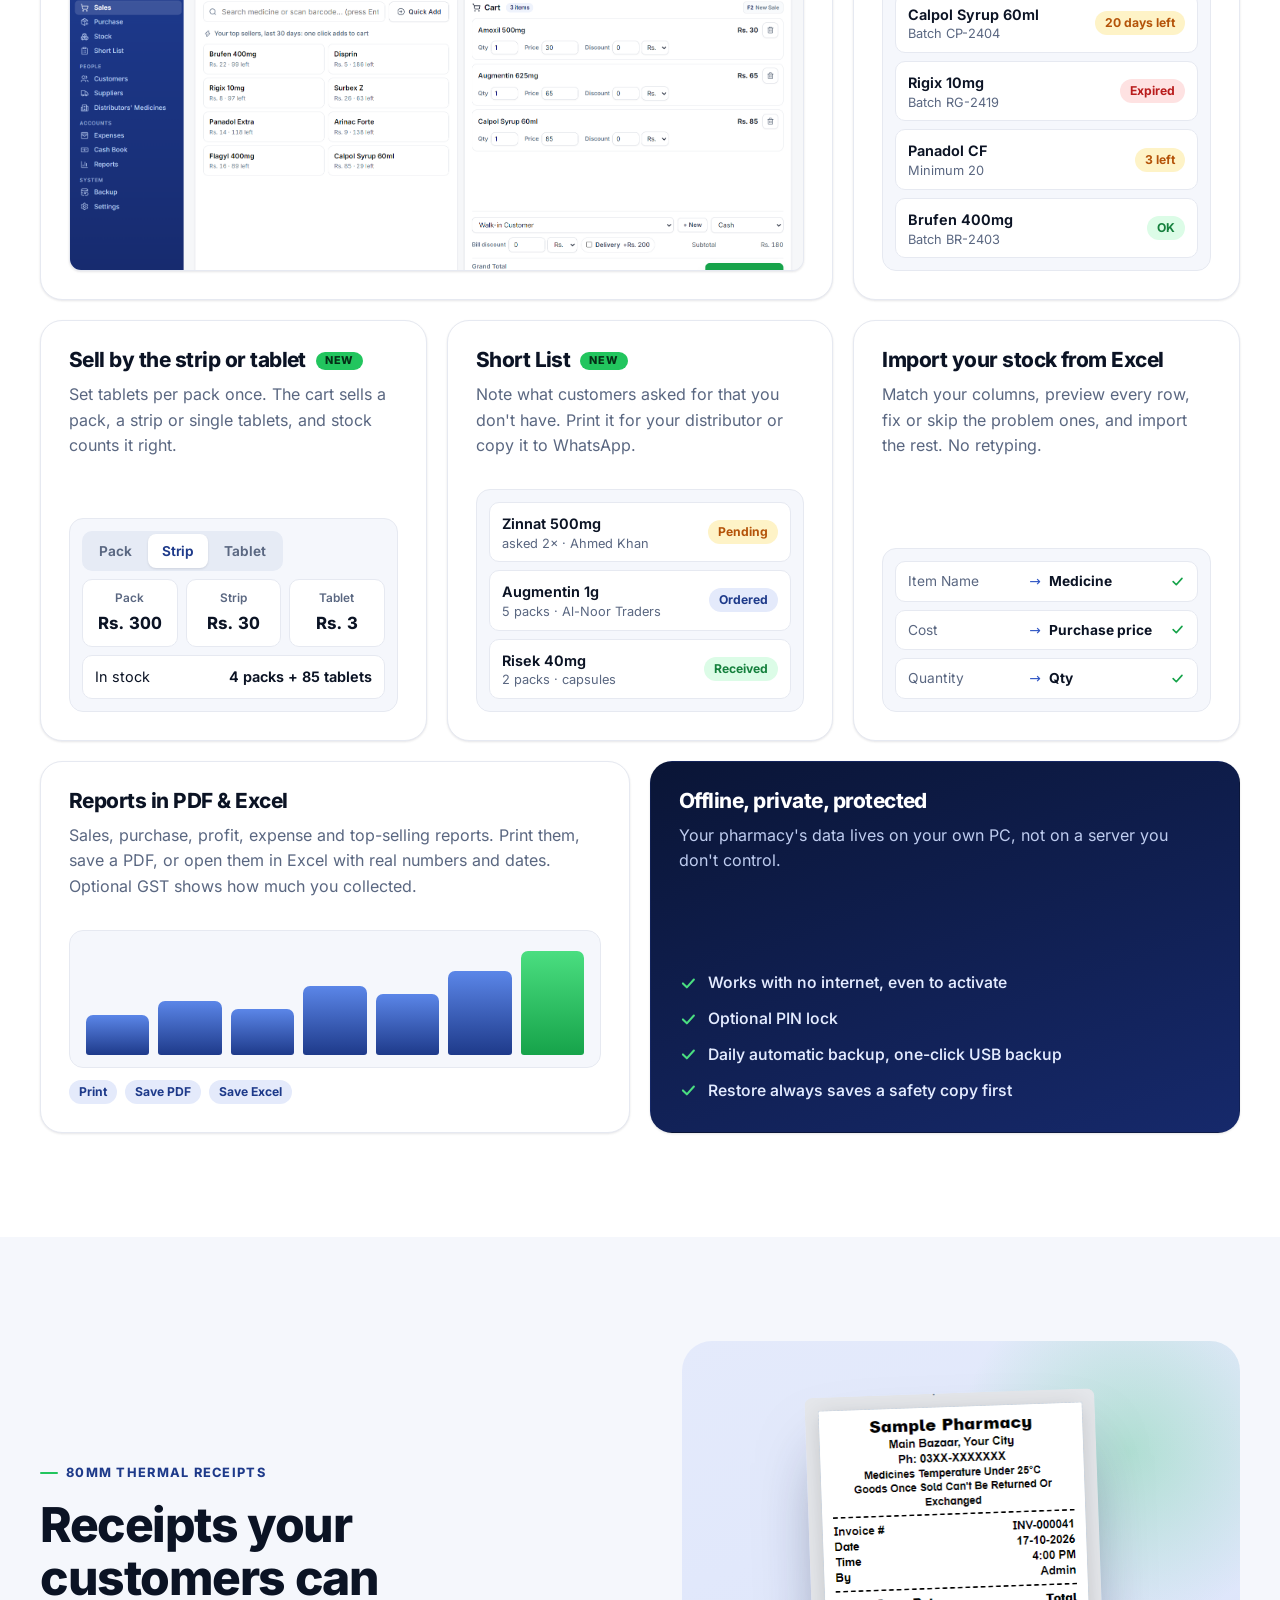
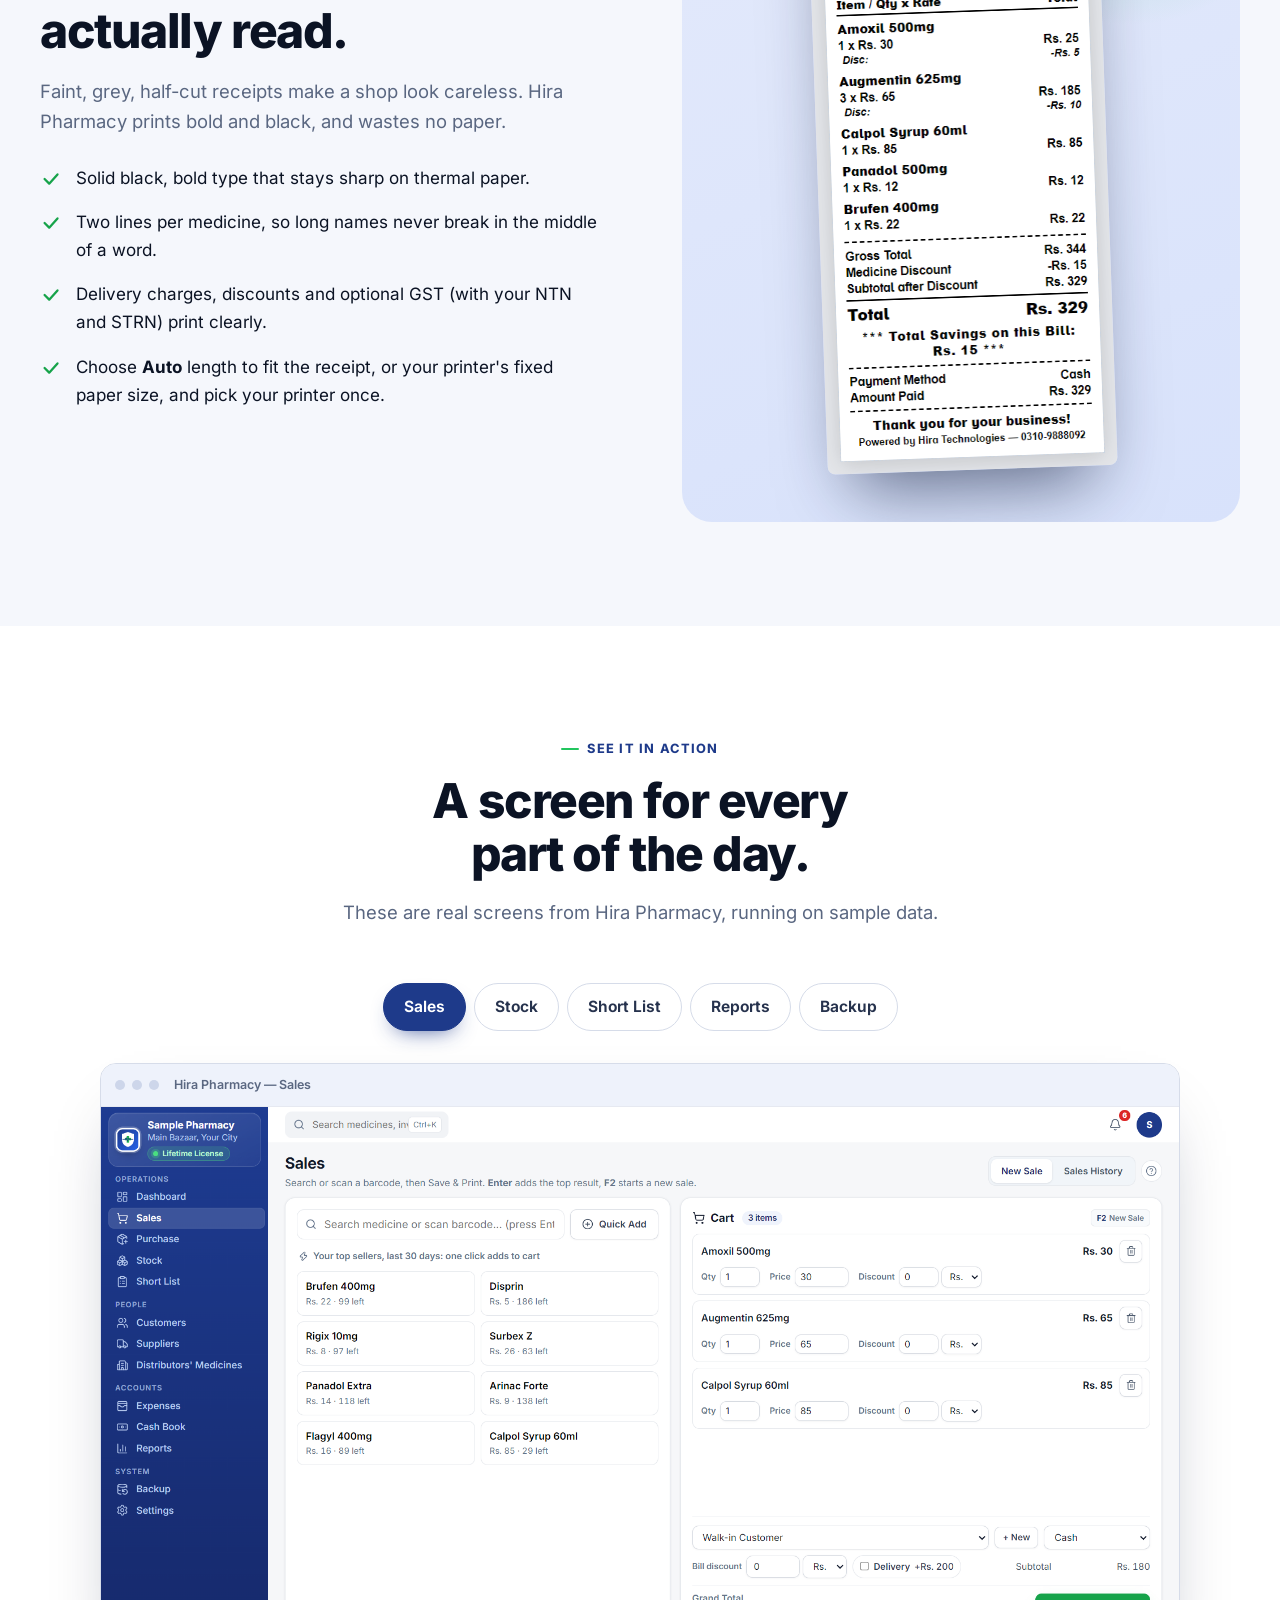
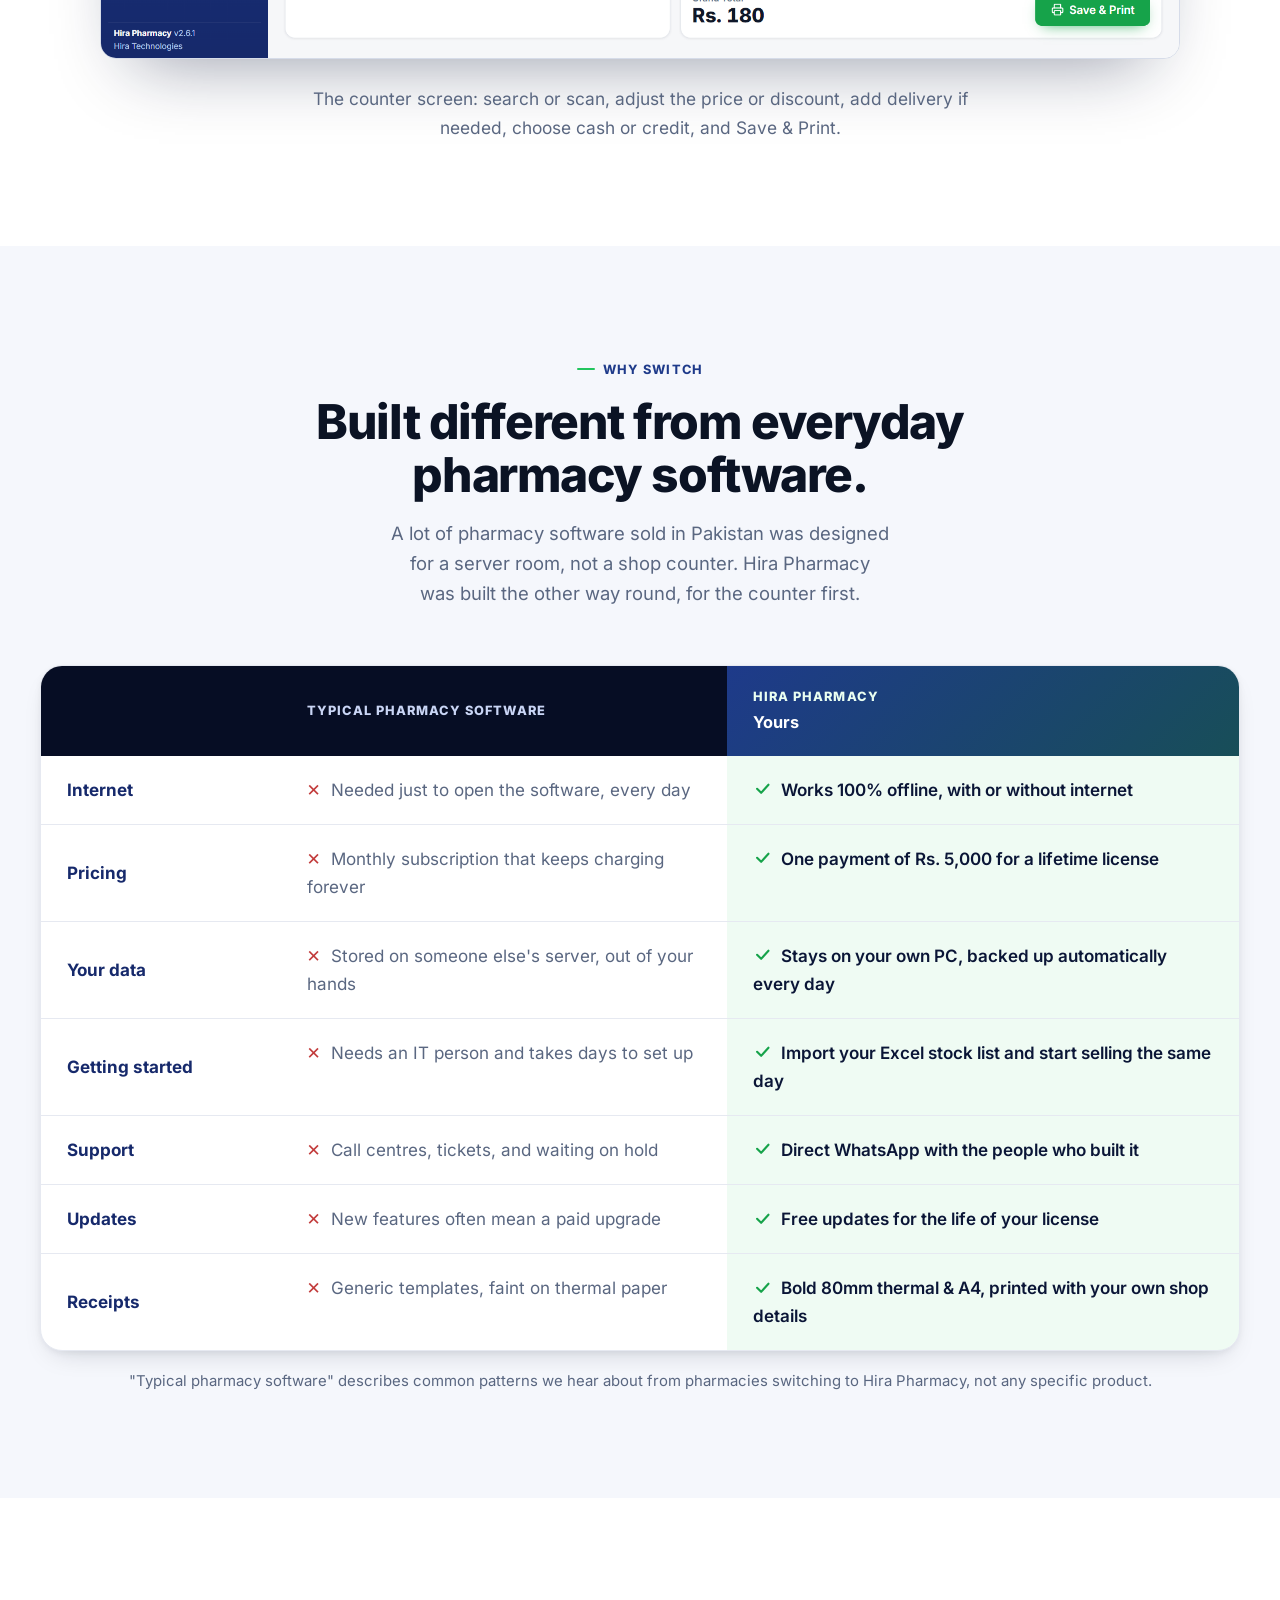
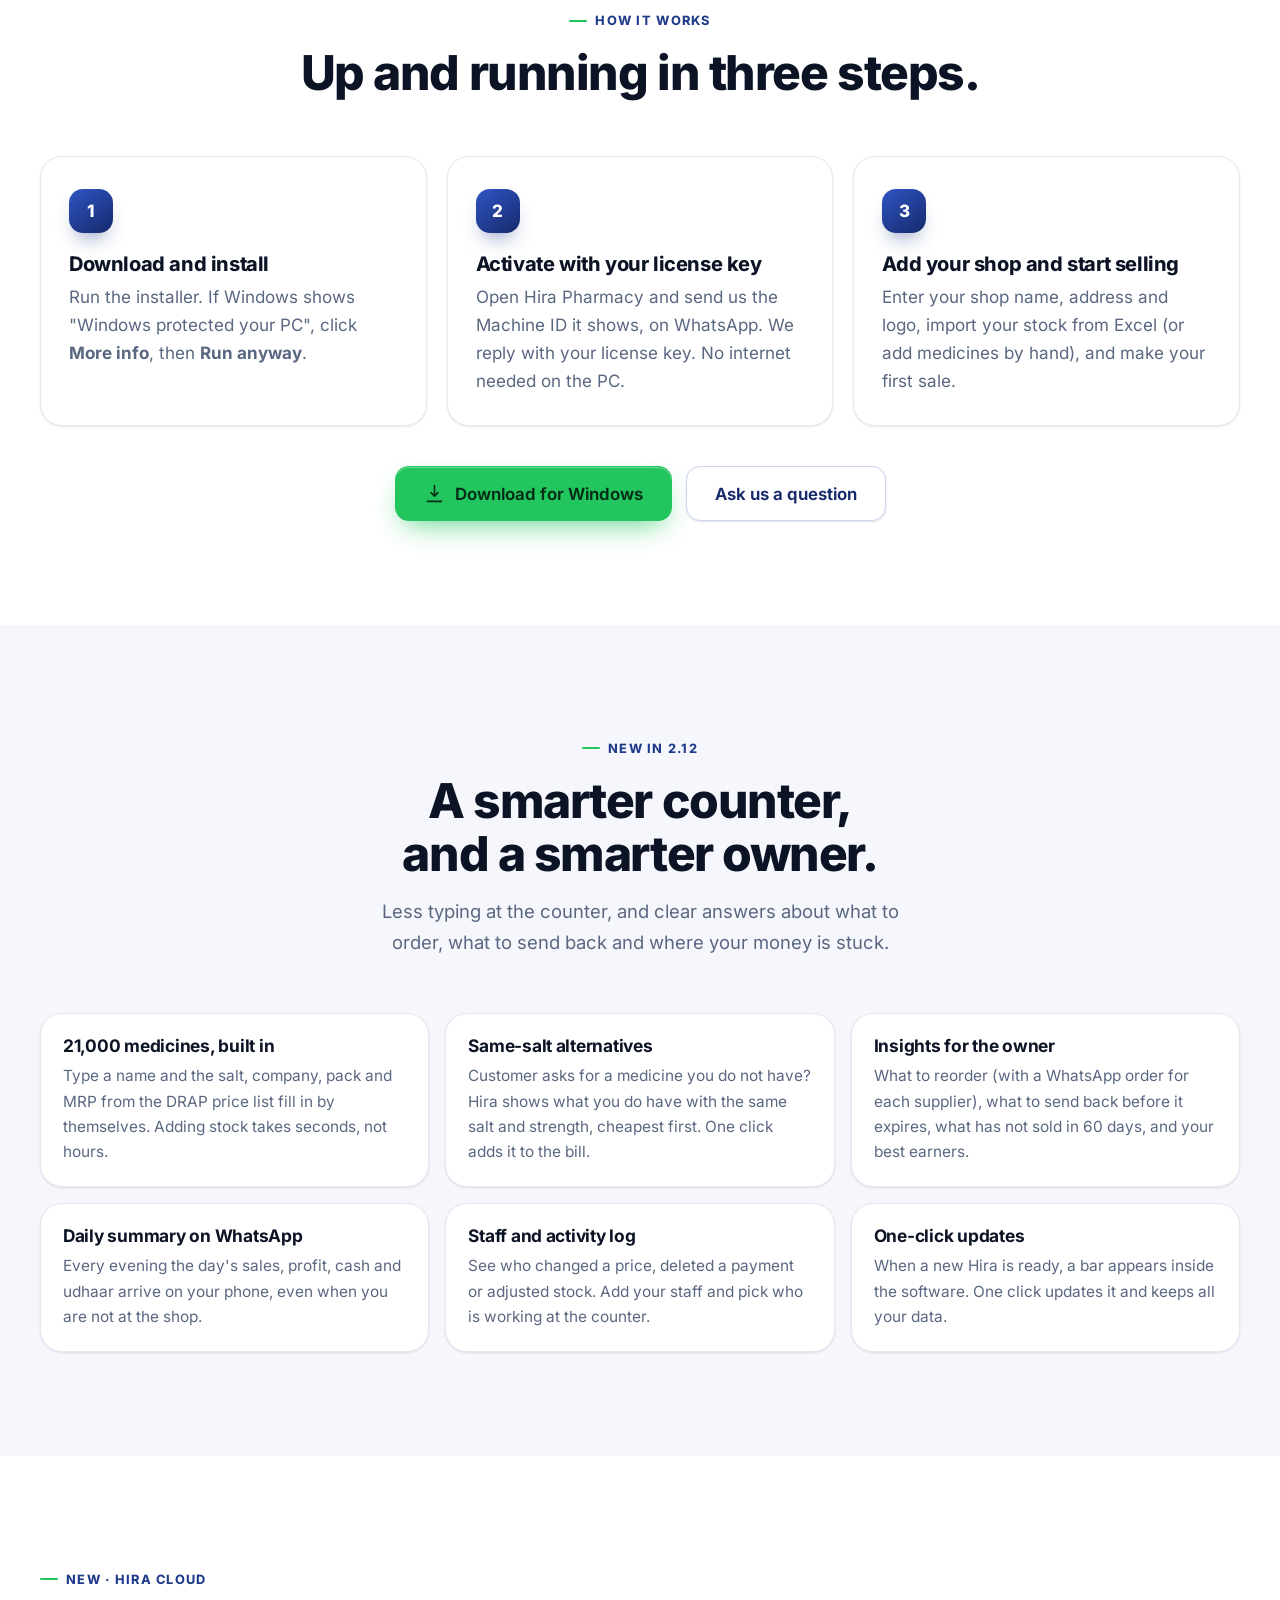
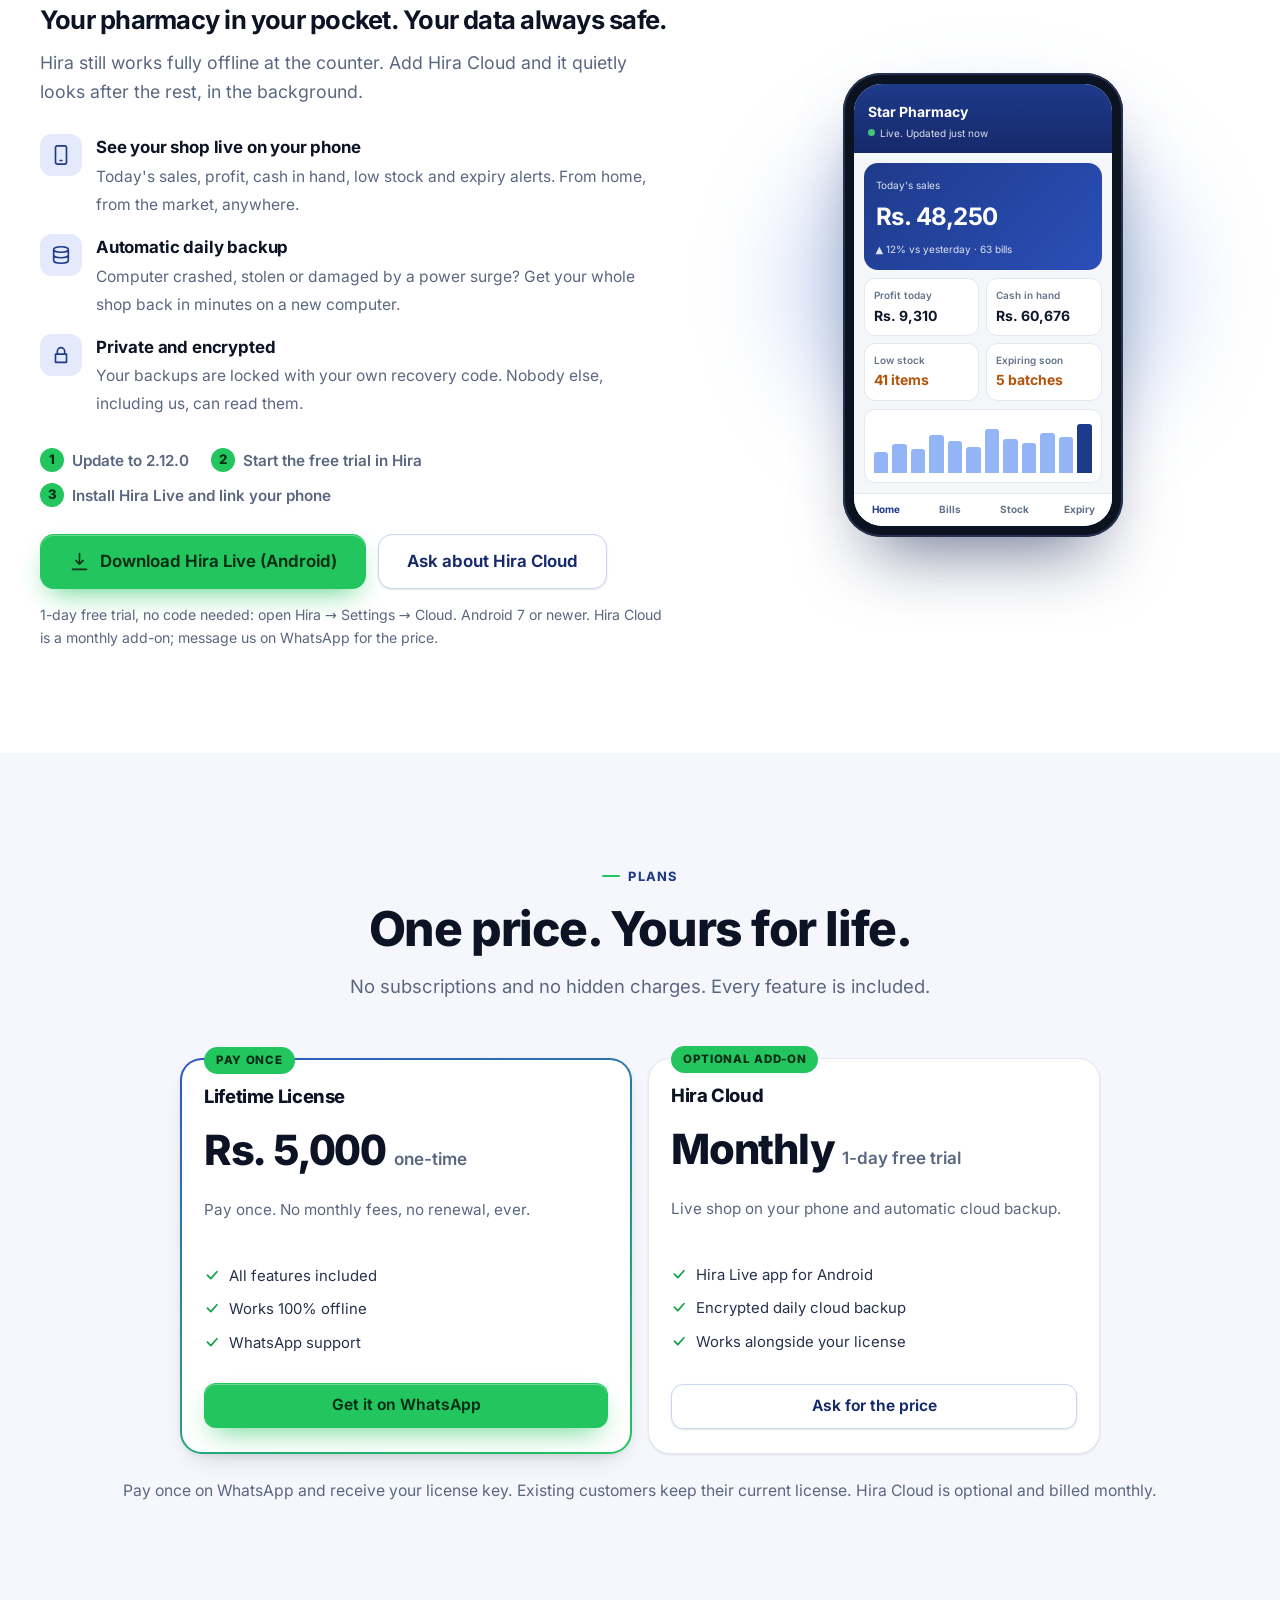
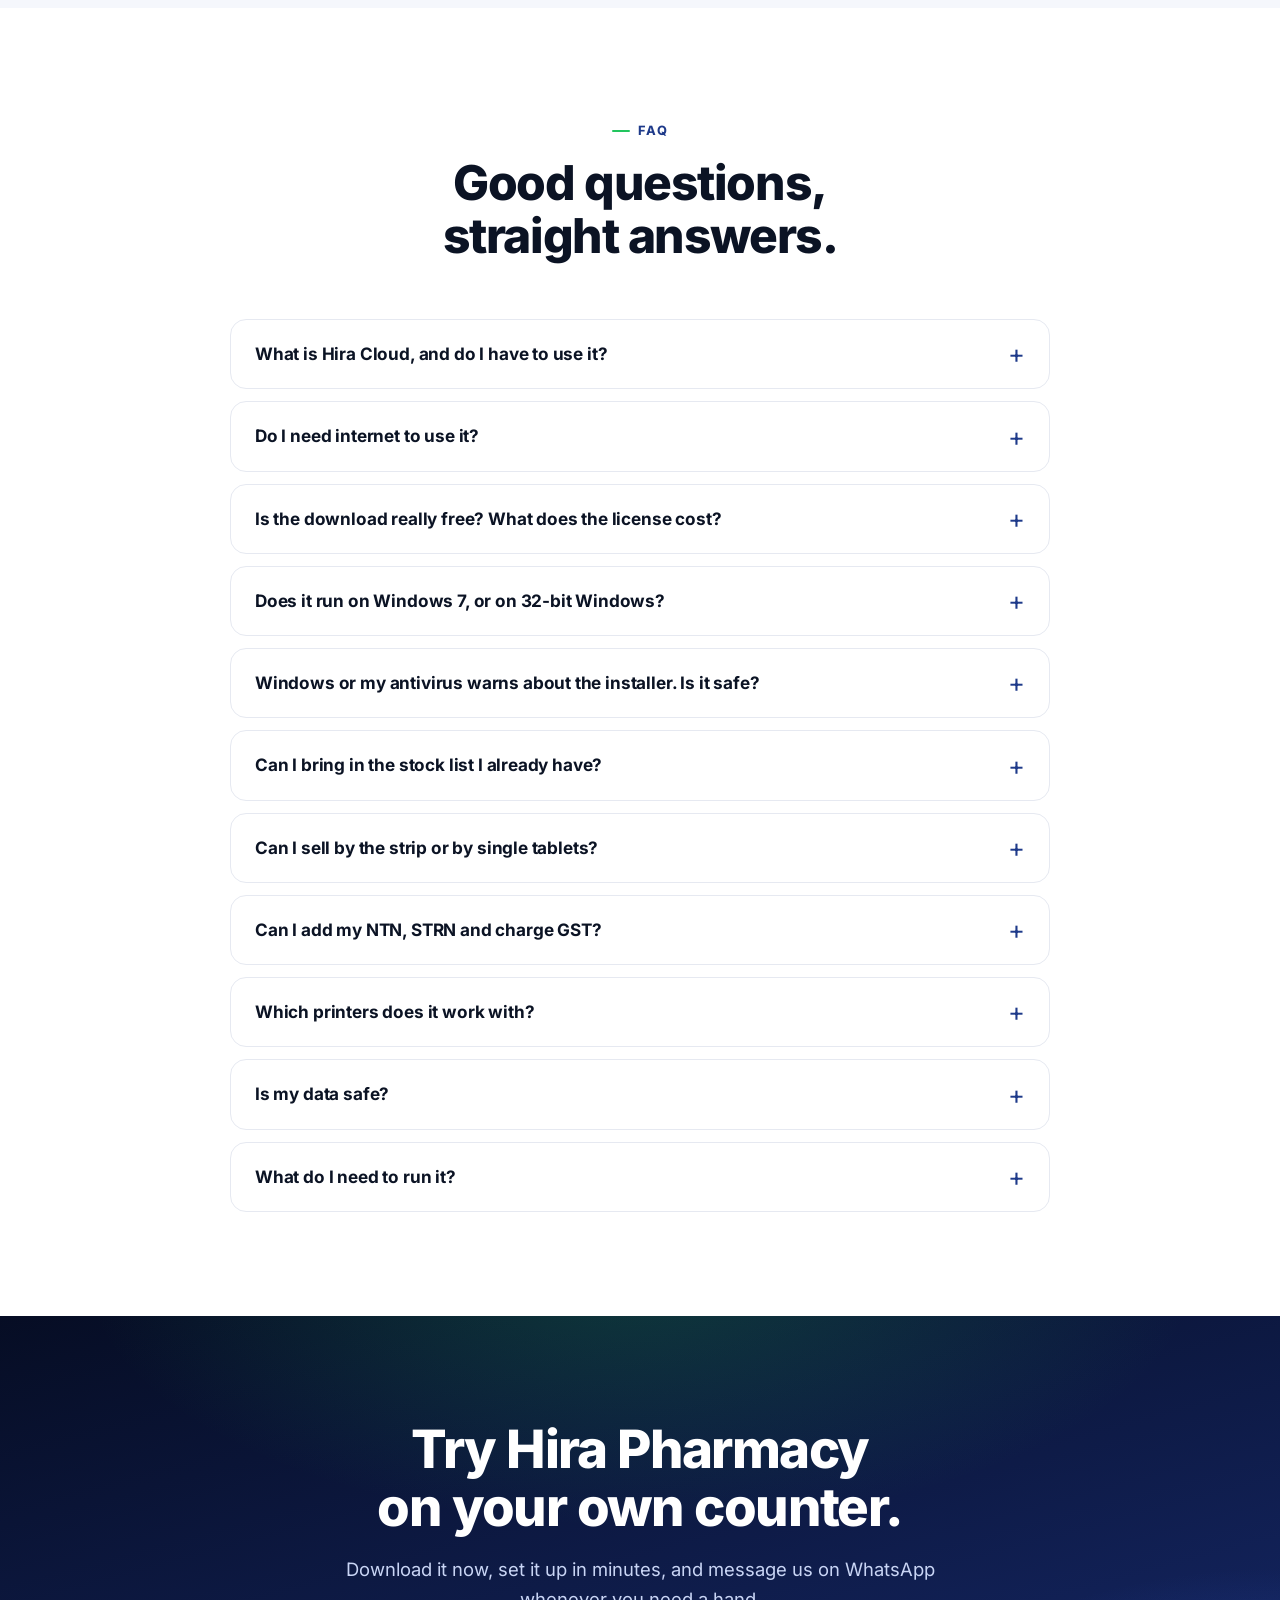
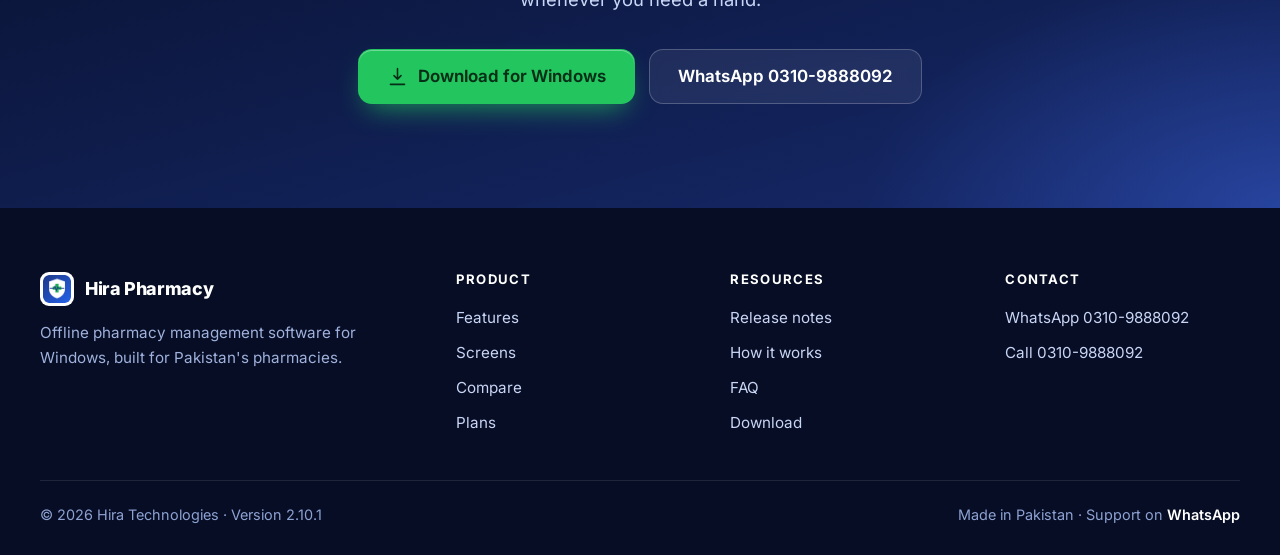
==== commit 1cfe65de: "Website: downloads use nayahiradigital.store/download and /app Co-Authored-By: Claude Sonnet 5.5 <no" ====
--- a/index.html
+++ b/index.html
@@ -25,7 +25,7 @@
   "operatingSystem": "Windows 10, Windows 11",
   "softwareVersion": "2.12.0",
   "description": "Offline pharmacy management software: billing, stock and expiry alerts, suppliers, cash book and reports.",
-  "downloadUrl": "https://github.com/marketerwaseem17/hira-pharmacy-downloads/releases/latest/download/Hira-Pharmacy-Setup.exe",
+  "downloadUrl": "https://nayahiradigital.store/download/",
   "author": { "@type": "Organization", "name": "Hira Technologies" }
 }
 </script>
@@ -325,7 +325,7 @@
       </nav>
       <div class="nav-cta">
         <a class="btn btn-ghost js-wa" href="https://wa.me/923109888092" target="_blank" rel="noopener">WhatsApp us</a>
-        <a class="btn btn-primary" data-download href="https://github.com/marketerwaseem17/hira-pharmacy-downloads/releases/latest/download/Hira-Pharmacy-Setup.exe" rel="noopener">
+        <a class="btn btn-primary" data-download href="https://nayahiradigital.store/download/" rel="noopener">
           <svg class="ic" viewBox="0 0 24 24" aria-hidden="true"><path d="M12 3v12m0 0-4-4m4 4 4-4M4 21h16"/></svg><span class="dl-label">Download</span>
         </a>
         <button class="nav-toggle" type="button" id="nav-toggle" aria-label="Open menu" aria-expanded="false" aria-controls="nav-menu">
@@ -355,7 +355,7 @@
     <p class="lede">Billing, stock, expiry alerts, suppliers and reports, all on your own Windows PC. No internet needed, and your data stays in your shop.</p>
 
     <div class="cta-row">
-      <a class="btn btn-primary btn-lg" data-download href="https://github.com/marketerwaseem17/hira-pharmacy-downloads/releases/latest/download/Hira-Pharmacy-Setup.exe" rel="noopener">
+      <a class="btn btn-primary btn-lg" data-download href="https://nayahiradigital.store/download/" rel="noopener">
         <svg class="ic" viewBox="0 0 24 24" aria-hidden="true"><path d="M12 3v12m0 0-4-4m4 4 4-4M4 21h16"/></svg><span class="dl-label">Download for Windows</span>
       </a>
       <a class="btn btn-ghost btn-lg js-wa" href="https://wa.me/923109888092" target="_blank" rel="noopener">
@@ -417,7 +417,7 @@
         <div class="dl-ico">PC</div>
         <h3>Hira Pharmacy for Windows</h3>
         <p>Version 2.12.0 &middot; Windows 10 / 11 (64-bit) &middot; 86 MB. A license key activates it after you install.</p>
-        <a class="btn btn-primary btn-lg" data-download href="https://github.com/marketerwaseem17/hira-pharmacy-downloads/releases/latest/download/Hira-Pharmacy-Setup.exe" rel="noopener"><svg class="ic" viewBox="0 0 24 24" aria-hidden="true"><path d="M12 3v12m0 0-4-4m4 4 4-4M4 21h16"/></svg> <span class="dl-label">Download for Windows</span></a>
+        <a class="btn btn-primary btn-lg" data-download href="https://nayahiradigital.store/download/" rel="noopener"><svg class="ic" viewBox="0 0 24 24" aria-hidden="true"><path d="M12 3v12m0 0-4-4m4 4 4-4M4 21h16"/></svg> <span class="dl-label">Download for Windows</span></a>
         <p class="dl-fine">Updating? Install over your old version. Your data stays.</p>
       </div>
       <div class="dl-card reveal">
@@ -425,7 +425,7 @@
         <h3>Hira Live for Android</h3>
         <p>See today's sales, profit, cash, stock and expiry on your phone. Needs Hira Cloud (1-day free trial inside Hira). Android 7 or newer.</p>
         <div class="dl-apk">
-          <a class="btn btn-primary btn-lg" href="https://github.com/marketerwaseem17/hira-pharmacy-downloads/releases/latest/download/HiraLive.apk" rel="noopener"><svg class="ic" viewBox="0 0 24 24" aria-hidden="true"><path d="M12 3v12m0 0-4-4m4 4 4-4M4 21h16"/></svg> Download APK</a>
+          <a class="btn btn-primary btn-lg" href="https://nayahiradigital.store/app/" rel="noopener"><svg class="ic" viewBox="0 0 24 24" aria-hidden="true"><path d="M12 3v12m0 0-4-4m4 4 4-4M4 21h16"/></svg> Download APK</a>
           <img class="dl-qr" src="assets/qr-hira-live.png" width="132" height="132" alt="QR code: scan with your phone camera to download Hira Live" loading="lazy">
         </div>
         <p class="dl-fine">On your phone, tap the button or scan the code. If Android asks, allow installing from this source.</p>
@@ -665,7 +665,7 @@
       </div>
     </div>
     <div class="steps-cta">
-      <a class="btn btn-primary btn-lg" data-download href="https://github.com/marketerwaseem17/hira-pharmacy-downloads/releases/latest/download/Hira-Pharmacy-Setup.exe" rel="noopener">
+      <a class="btn btn-primary btn-lg" data-download href="https://nayahiradigital.store/download/" rel="noopener">
         <svg class="ic" viewBox="0 0 24 24" aria-hidden="true"><path d="M12 3v12m0 0-4-4m4 4 4-4M4 21h16"/></svg><span class="dl-label">Download for Windows</span>
       </a>
       <a class="btn btn-outline btn-lg js-wa" href="https://wa.me/923109888092" target="_blank" rel="noopener">Ask us a question</a>
@@ -709,7 +709,7 @@
           <li>Install Hira Live and link your phone</li>
         </ol>
         <div class="cloud-cta">
-          <a class="btn btn-primary btn-lg" href="https://github.com/marketerwaseem17/hira-pharmacy-downloads/releases/latest/download/HiraLive.apk" rel="noopener"><svg class="ic" viewBox="0 0 24 24" aria-hidden="true"><path d="M12 3v12m0 0-4-4m4 4 4-4M4 21h16"/></svg> Download Hira Live (Android)</a>
+          <a class="btn btn-primary btn-lg" href="https://nayahiradigital.store/app/" rel="noopener"><svg class="ic" viewBox="0 0 24 24" aria-hidden="true"><path d="M12 3v12m0 0-4-4m4 4 4-4M4 21h16"/></svg> Download Hira Live (Android)</a>
           <a class="btn btn-outline btn-lg js-wa" href="https://wa.me/923109888092?text=Hira%20Cloud%20ke%20baare%20ma%20poochna%20hai" target="_blank" rel="noopener">Ask about Hira Cloud</a>
         </div>
         <p class="cloud-fine">1-day free trial, no code needed: open Hira → Settings → Cloud. Android 7 or newer. Hira Cloud is a monthly add-on; message us on WhatsApp for the price.</p>
@@ -831,7 +831,7 @@
     <h2>Try Hira Pharmacy on your own counter.</h2>
     <p>Download it now, set it up in minutes, and message us on WhatsApp whenever you need a hand.</p>
     <div class="cta-row">
-      <a class="btn btn-primary btn-lg" data-download href="https://github.com/marketerwaseem17/hira-pharmacy-downloads/releases/latest/download/Hira-Pharmacy-Setup.exe" rel="noopener">
+      <a class="btn btn-primary btn-lg" data-download href="https://nayahiradigital.store/download/" rel="noopener">
         <svg class="ic" viewBox="0 0 24 24" aria-hidden="true"><path d="M12 3v12m0 0-4-4m4 4 4-4M4 21h16"/></svg><span class="dl-label">Download for Windows</span>
       </a>
       <a class="btn btn-ghost btn-lg js-wa" href="https://wa.me/923109888092" target="_blank" rel="noopener">WhatsApp 0310-9888092</a>
@@ -860,7 +860,7 @@
         <a href="releases.html">Release notes</a>
         <a href="#how">How it works</a>
         <a href="#faq">FAQ</a>
-        <a data-download href="https://github.com/marketerwaseem17/hira-pharmacy-downloads/releases/latest/download/Hira-Pharmacy-Setup.exe" rel="noopener">Download</a>
+        <a data-download href="https://nayahiradigital.store/download/" rel="noopener">Download</a>
       </div>
       <div class="foot-col">
         <h4>Contact</h4>
@@ -883,7 +883,7 @@
   <div class="dlg-head">
     <div class="tick"><svg class="ic" viewBox="0 0 24 24" aria-hidden="true"><path d="m5 12 5 5 9-10"/></svg></div>
     <h2 id="dlg-title">Your download is starting</h2>
-    <p>Hira-Pharmacy-Setup.exe (86 MB). If nothing happens, <a href="https://github.com/marketerwaseem17/hira-pharmacy-downloads/releases/latest/download/Hira-Pharmacy-Setup.exe" rel="noopener">download it again</a>.</p>
+    <p>Hira-Pharmacy-Setup.exe (86 MB). If nothing happens, <a href="https://nayahiradigital.store/download/" rel="noopener">download it again</a>.</p>
   </div>
   <div class="dlg-body">
     <ol>
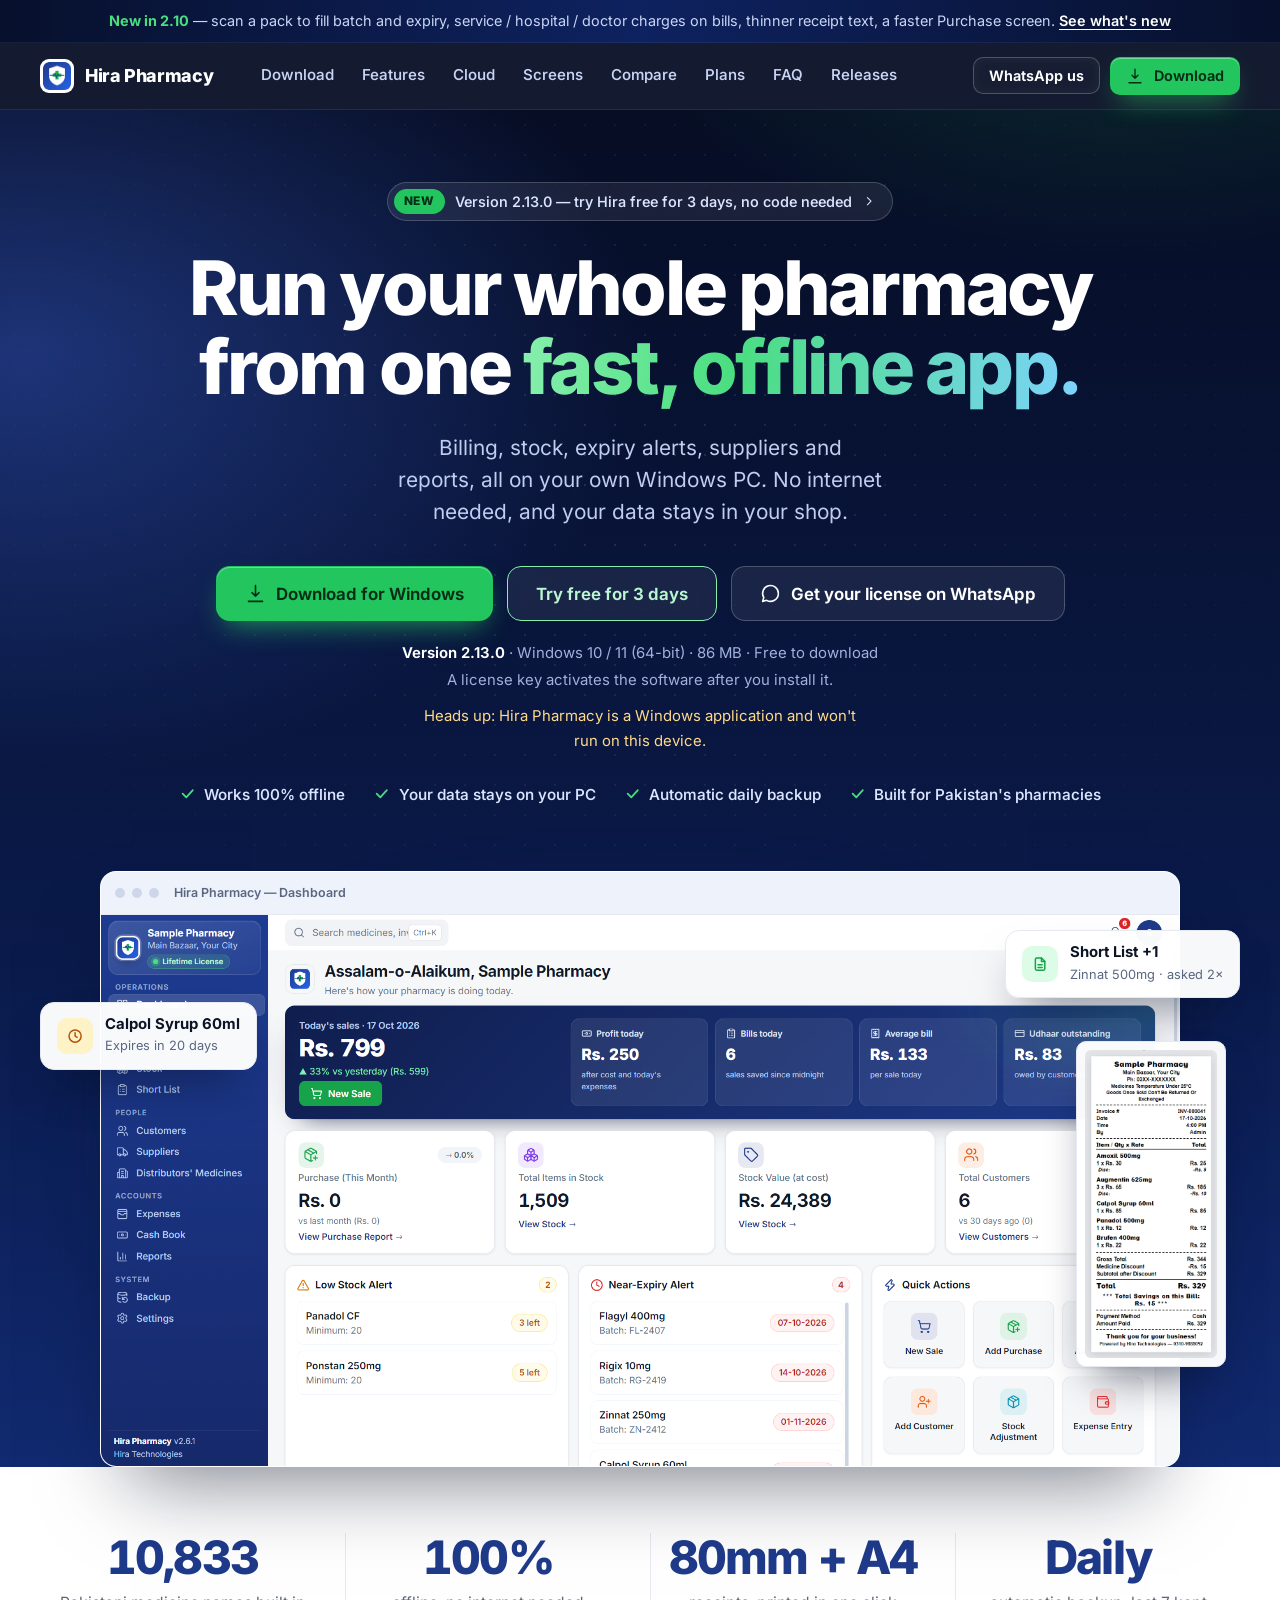
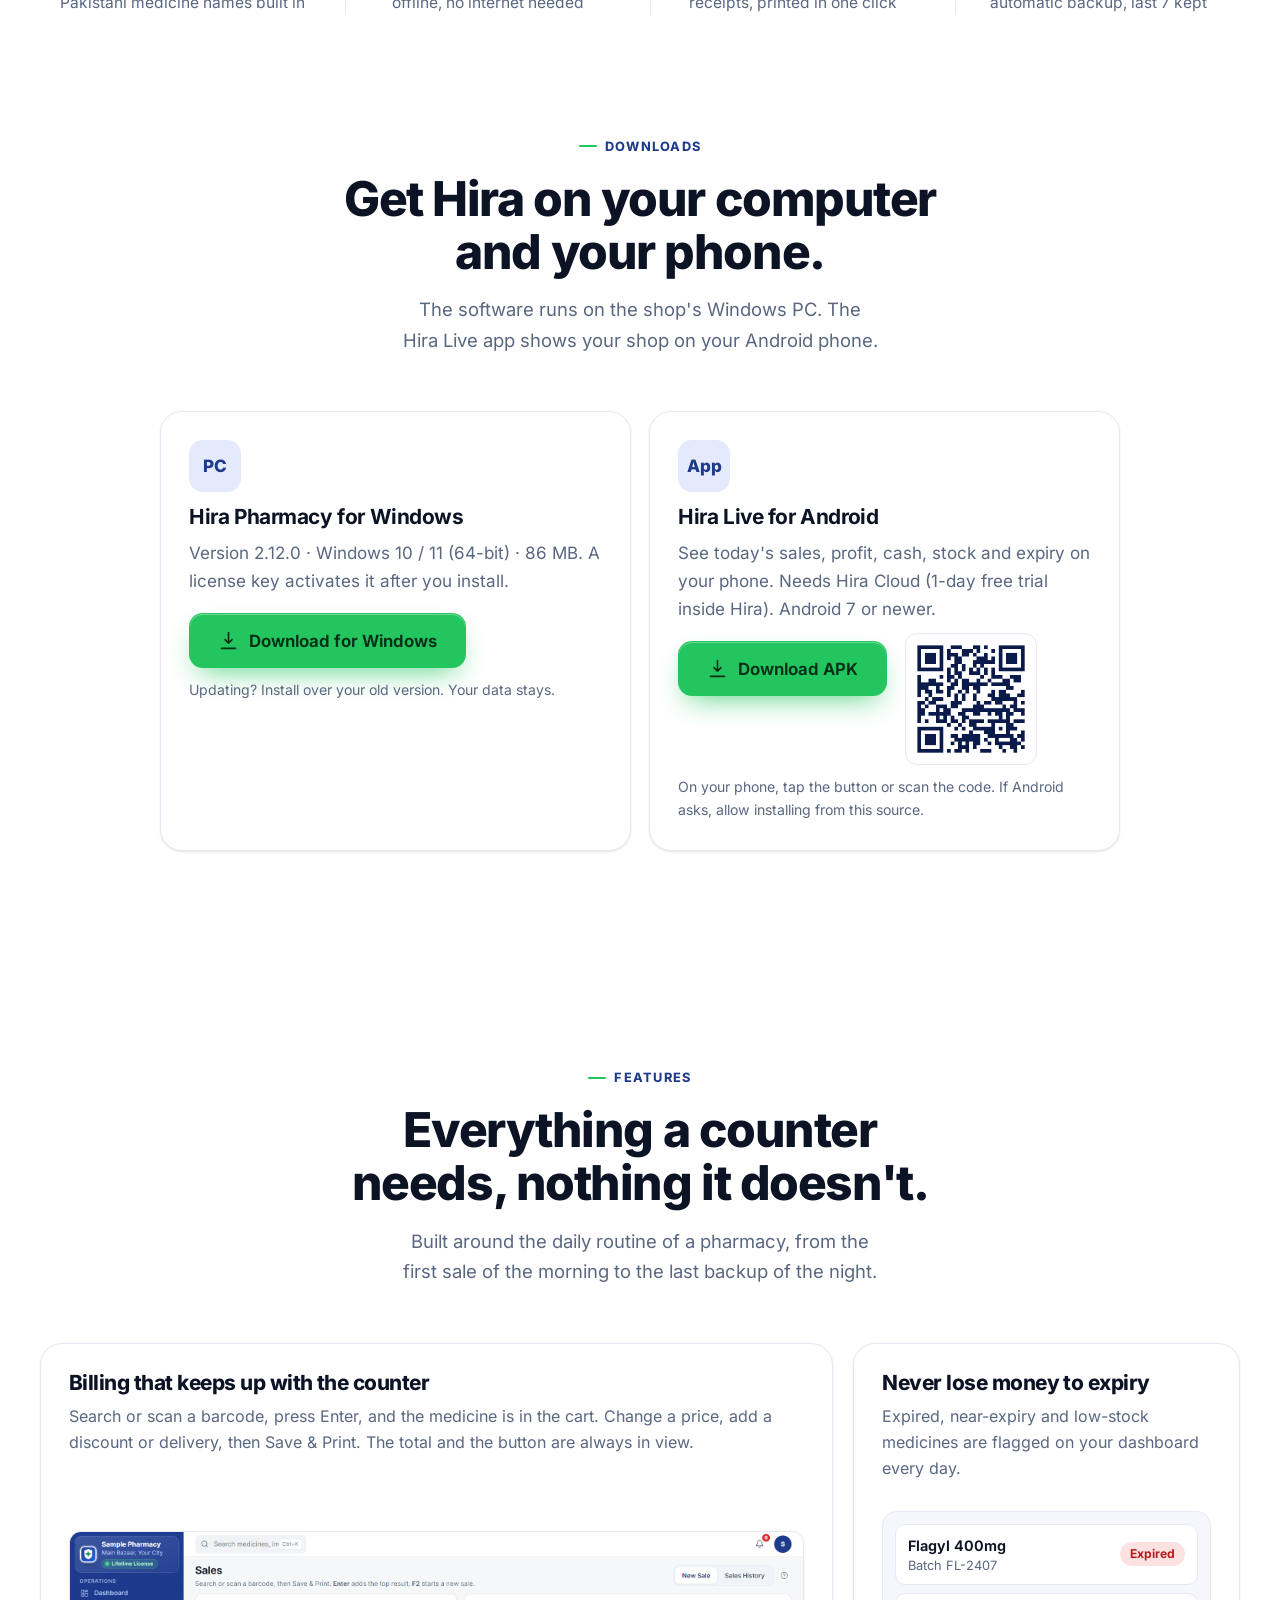
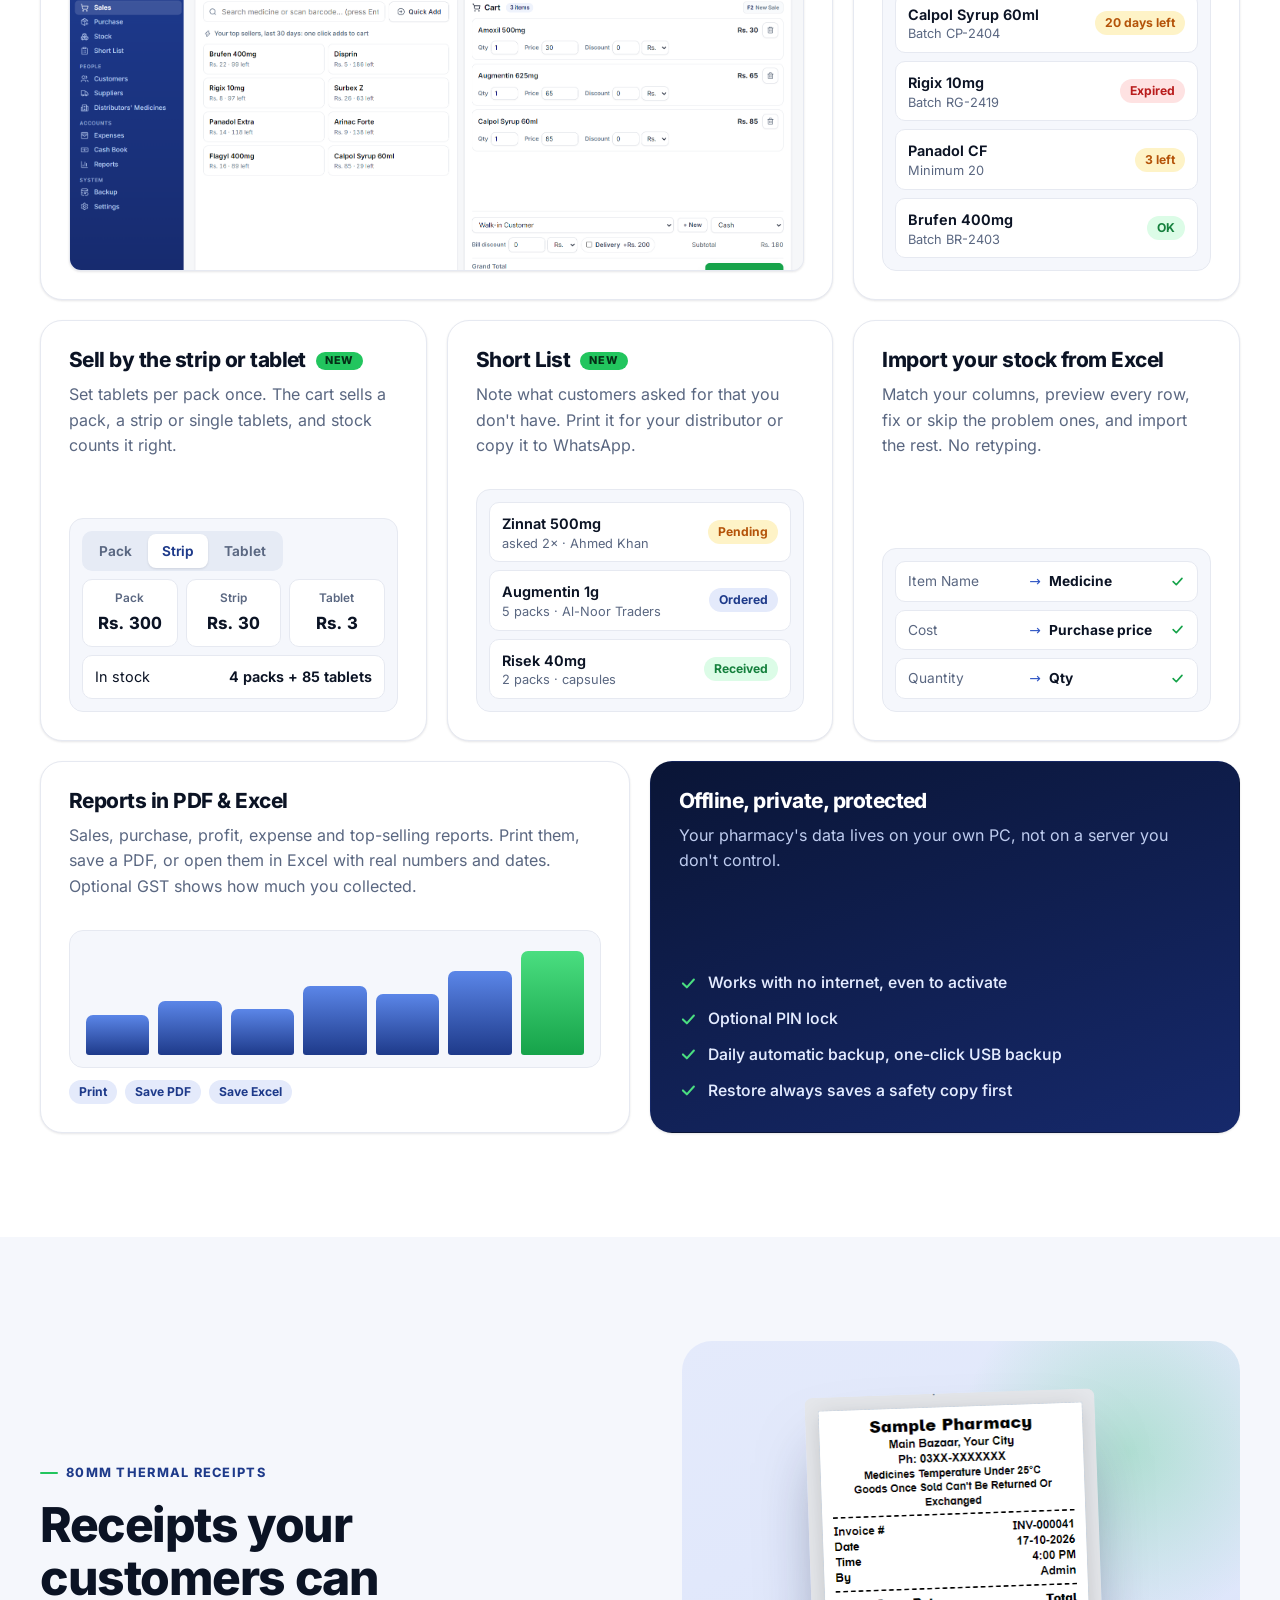
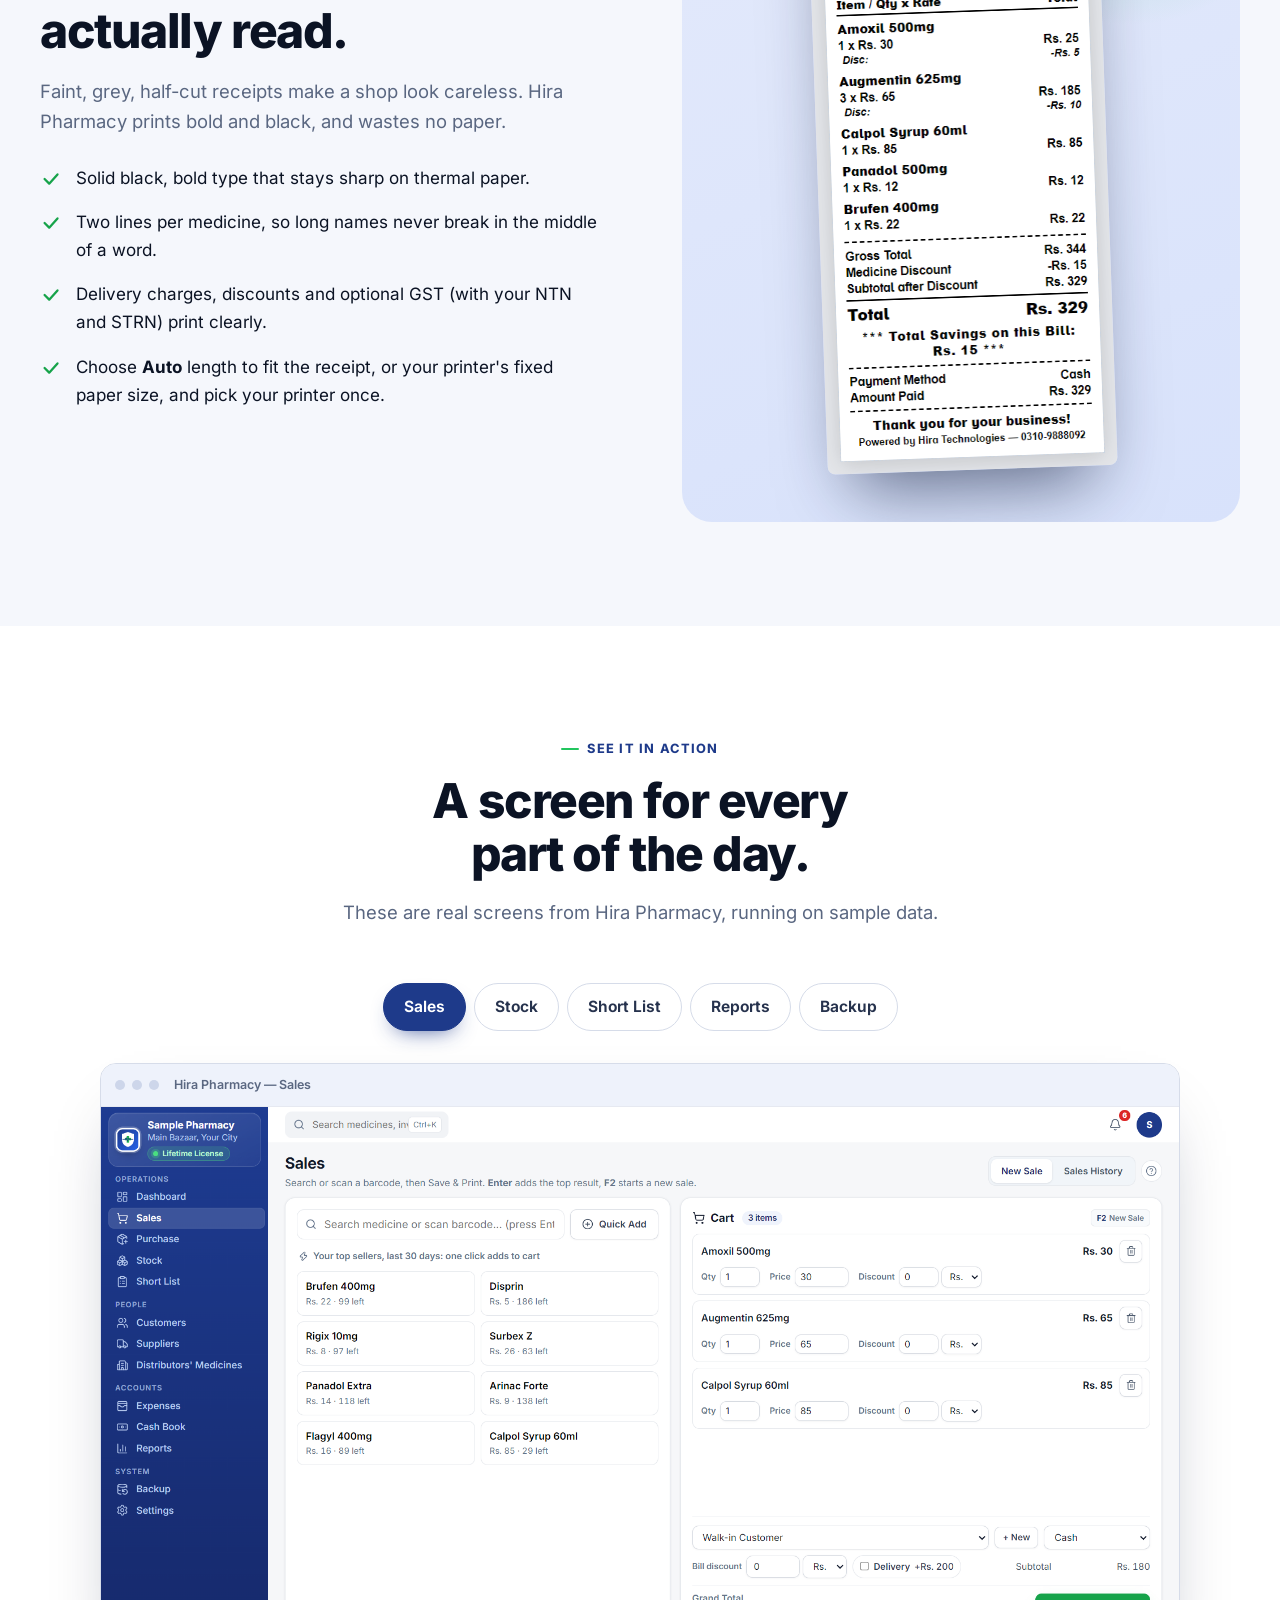
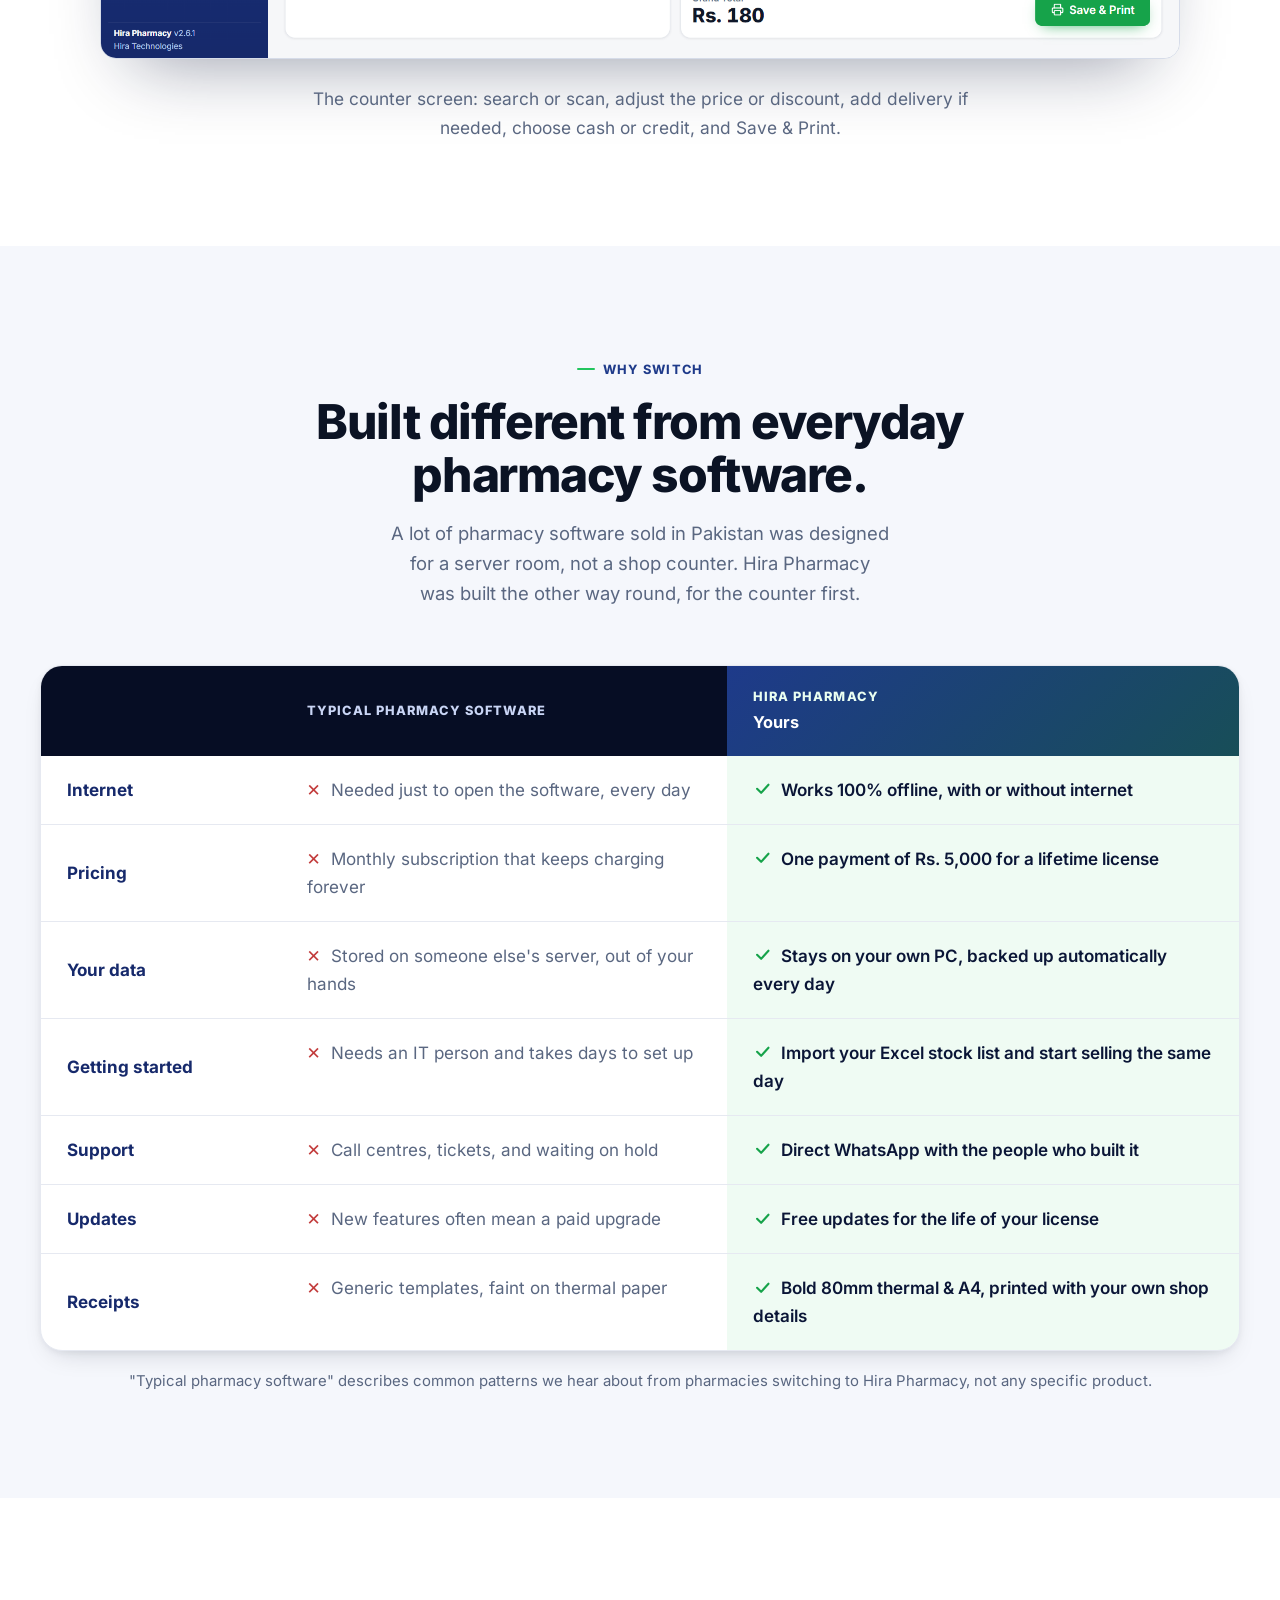
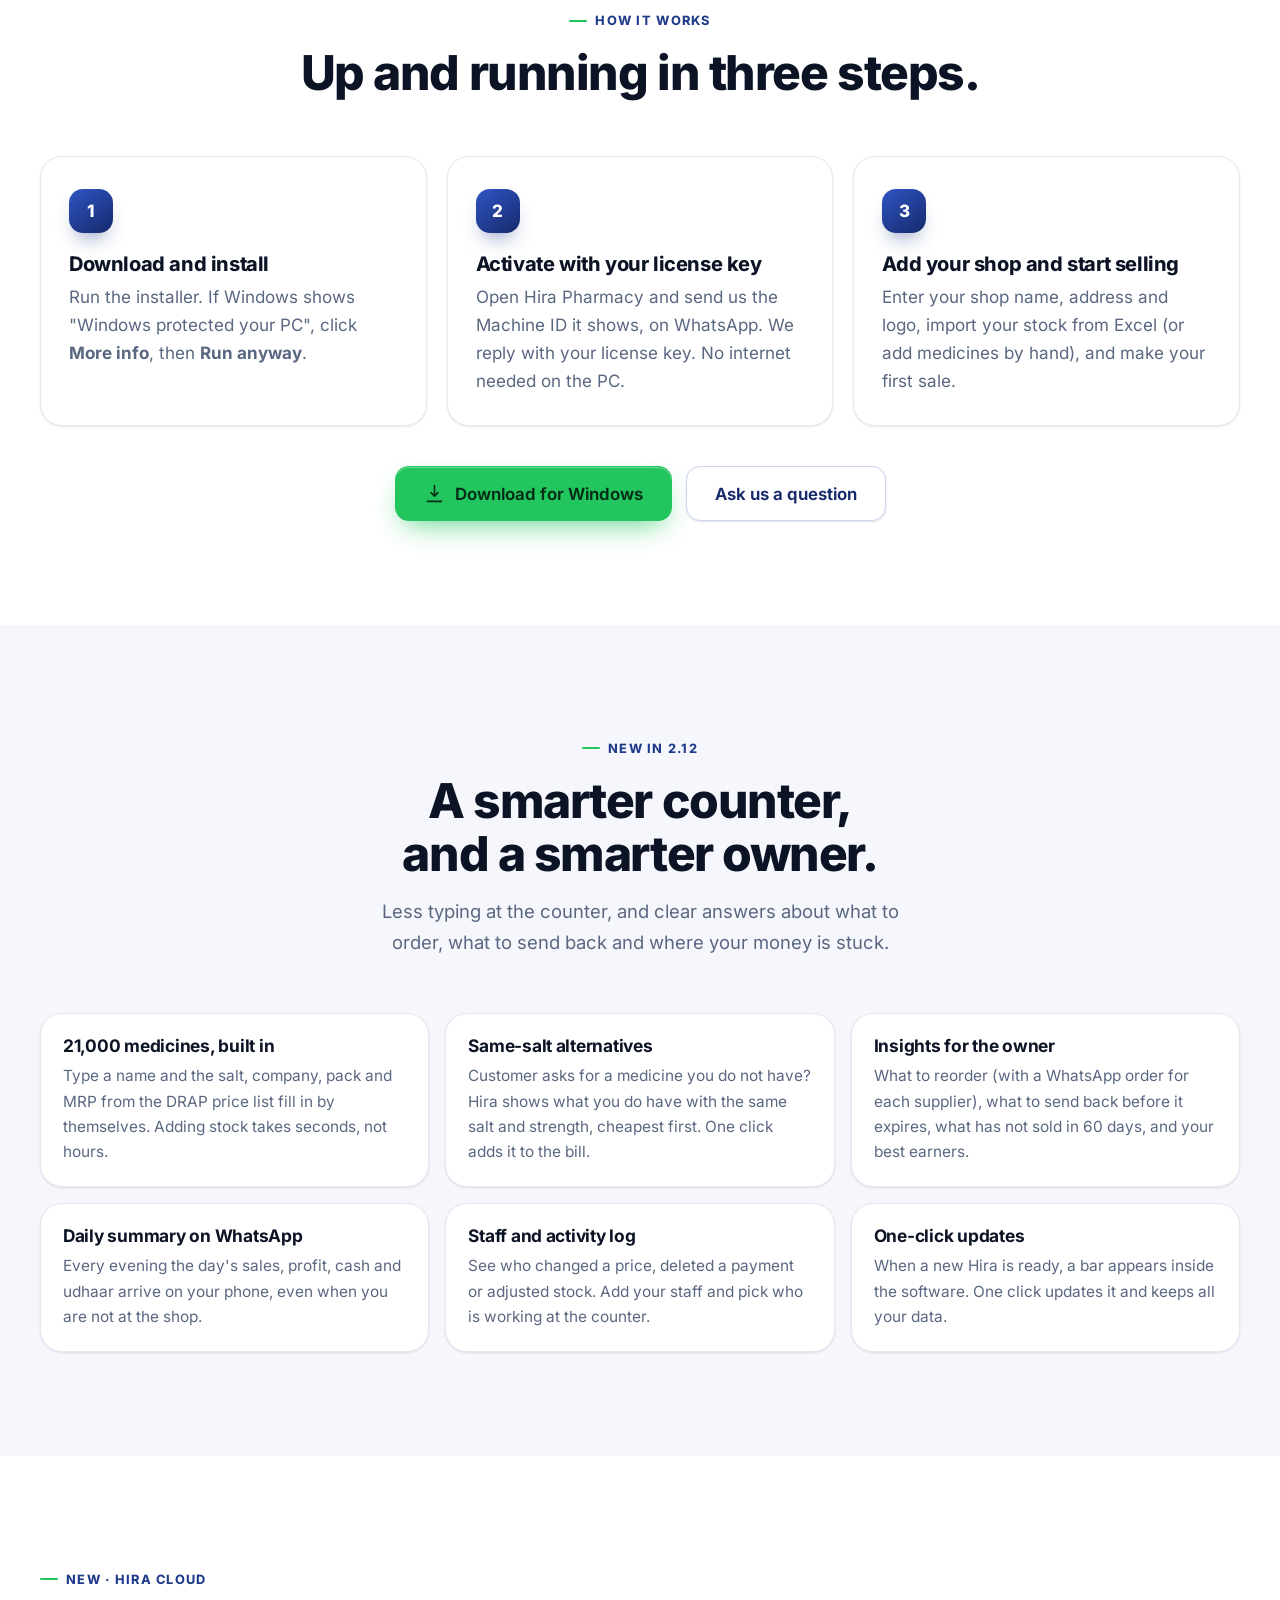
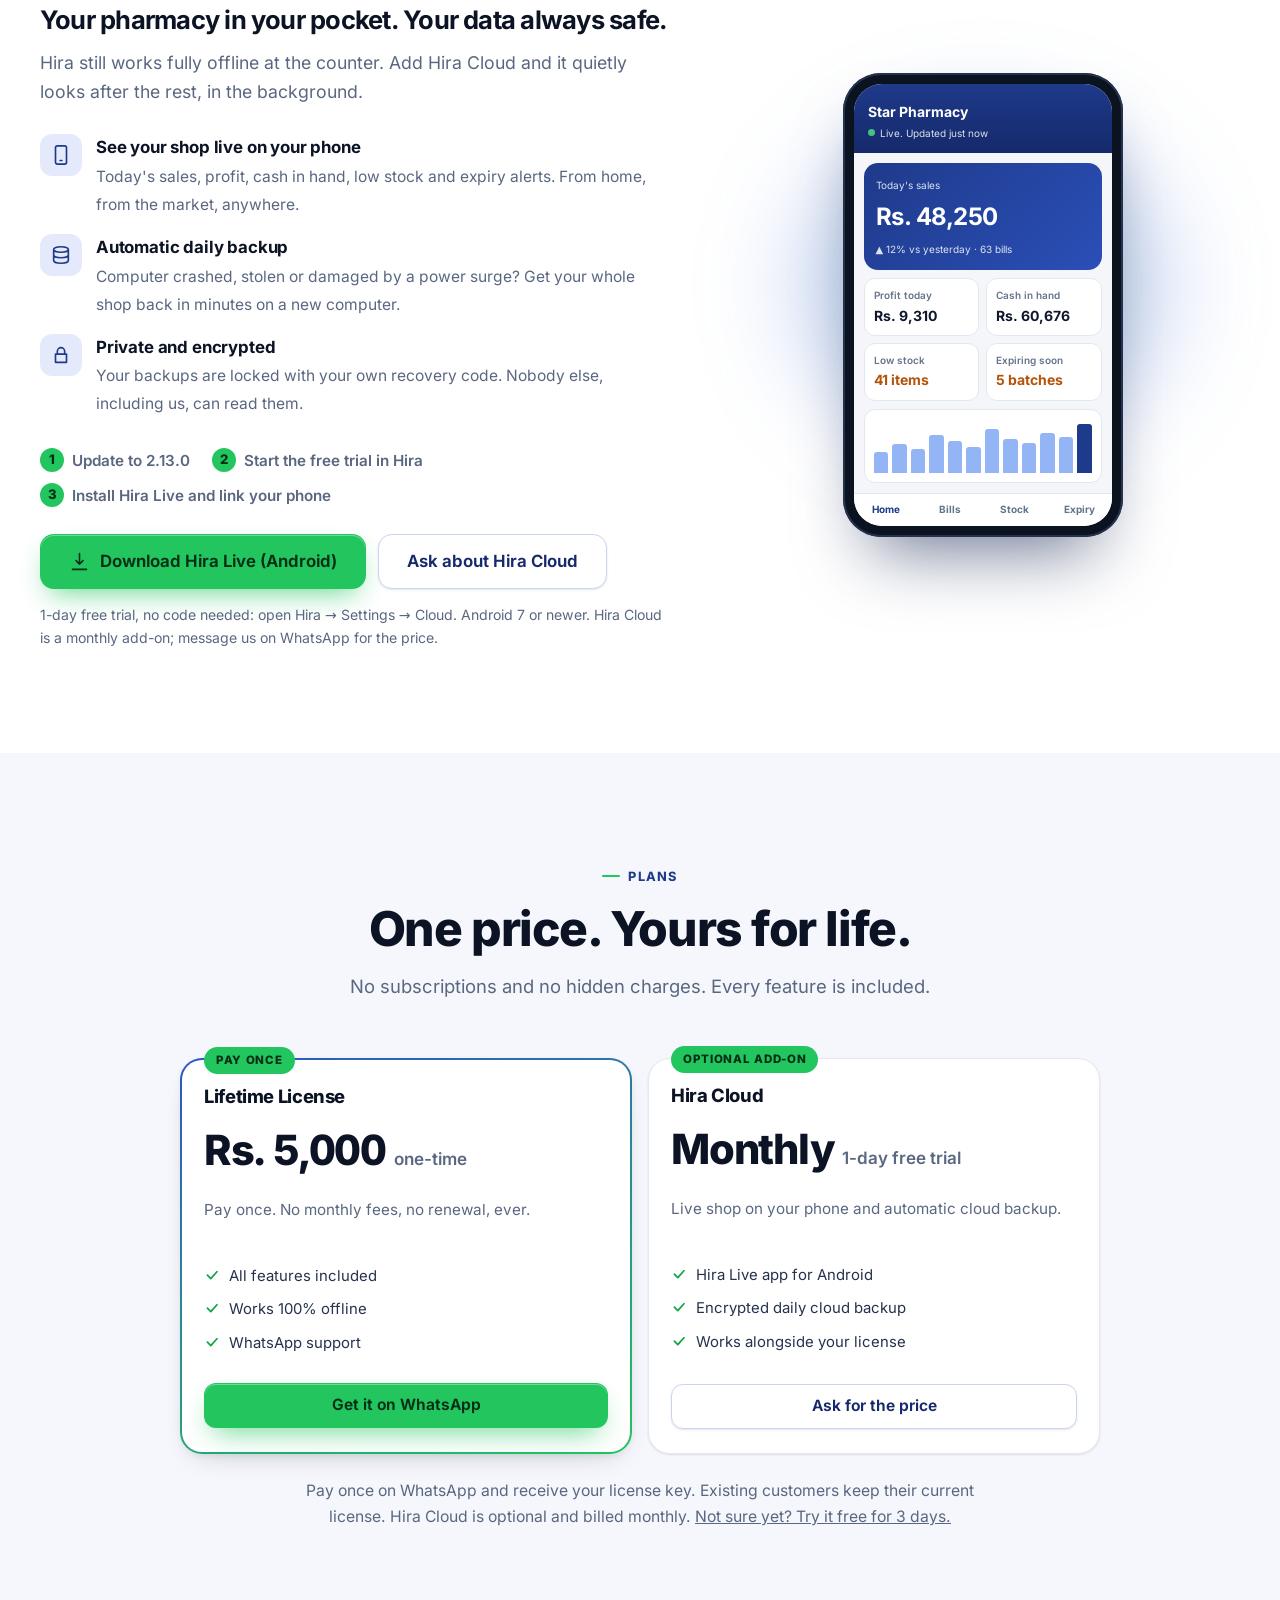
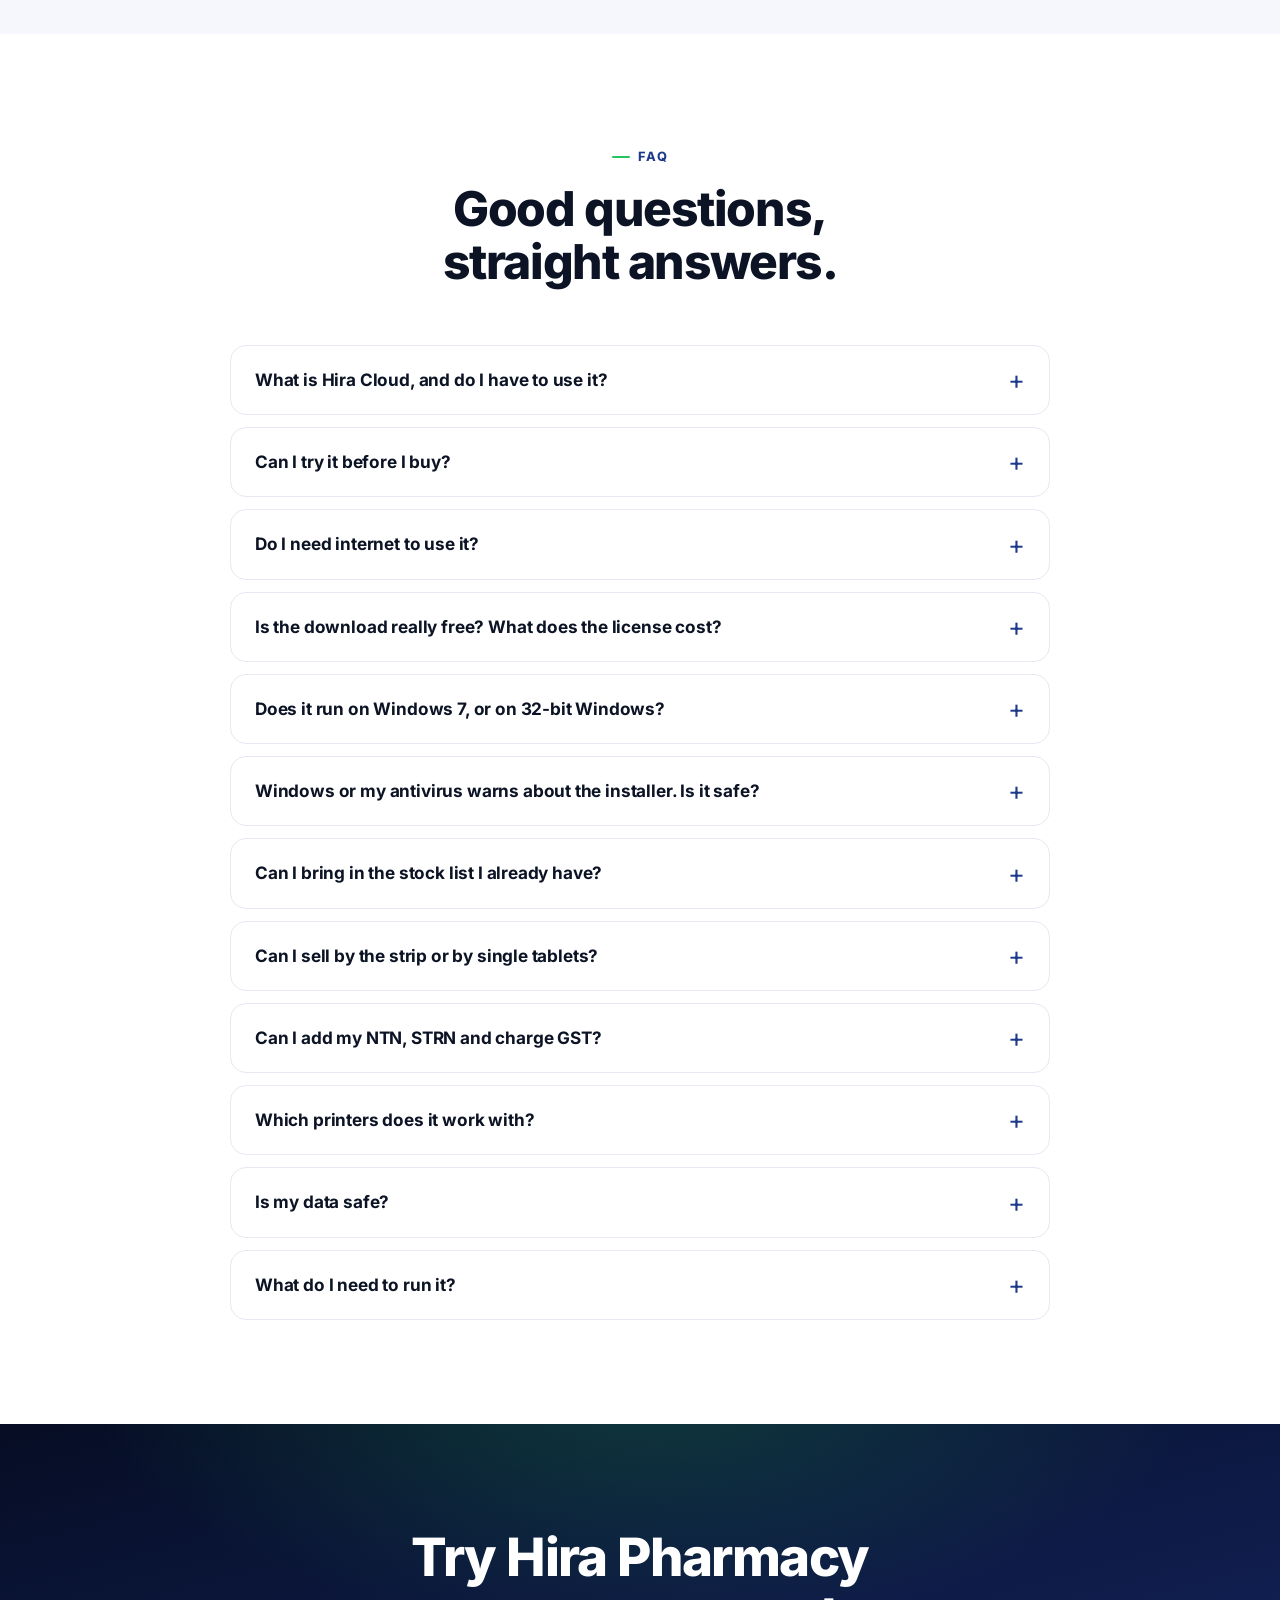
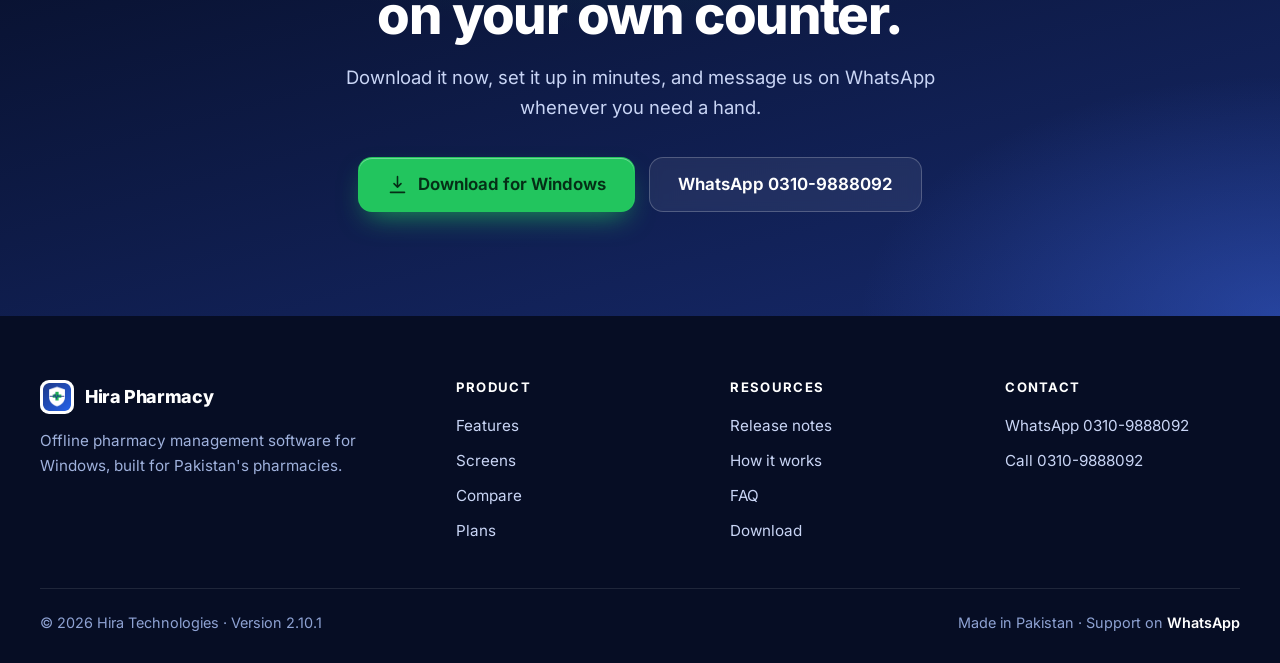
==== commit 139d65bb: "Website: 2.13.0, free 3-day trial landing page Co-Authored-By: Claude Sonnet 5.5 <noreply@anthropic." ====
--- a/index.html
+++ b/index.html
@@ -23,7 +23,7 @@
   "name": "Hira Pharmacy",
   "applicationCategory": "BusinessApplication",
   "operatingSystem": "Windows 10, Windows 11",
-  "softwareVersion": "2.12.0",
+  "softwareVersion": "2.13.0",
   "description": "Offline pharmacy management software: billing, stock and expiry alerts, suppliers, cash book and reports.",
   "downloadUrl": "https://nayahiradigital.store/download/",
   "author": { "@type": "Organization", "name": "Hira Technologies" }
@@ -350,7 +350,7 @@
 
 <section class="hero" id="top">
   <div class="container hero-inner">
-    <a class="pill-new" href="releases.html"><b>New</b> Version 2.12.0 — 21,000 Pakistani medicines with prices, same-salt alternatives, smart reorder and expiry insights <svg class="ic" viewBox="0 0 24 24" aria-hidden="true" style="width:1em;height:1em"><path d="m9 6 6 6-6 6"/></svg></a>
+    <a class="pill-new" href="releases.html"><b>New</b> Version 2.13.0 — try Hira free for 3 days, no code needed <svg class="ic" viewBox="0 0 24 24" aria-hidden="true" style="width:1em;height:1em"><path d="m9 6 6 6-6 6"/></svg></a>
     <h1>Run your whole pharmacy from one <span class="grad">fast, offline app.</span></h1>
     <p class="lede">Billing, stock, expiry alerts, suppliers and reports, all on your own Windows PC. No internet needed, and your data stays in your shop.</p>
 
@@ -358,11 +358,12 @@
       <a class="btn btn-primary btn-lg" data-download href="https://nayahiradigital.store/download/" rel="noopener">
         <svg class="ic" viewBox="0 0 24 24" aria-hidden="true"><path d="M12 3v12m0 0-4-4m4 4 4-4M4 21h16"/></svg><span class="dl-label">Download for Windows</span>
       </a>
+      <a class="btn btn-ghost btn-lg" href="trial/" style="border-color:#86efac;color:#bbf7d0">Try free for 3 days</a>
       <a class="btn btn-ghost btn-lg js-wa" href="https://wa.me/923109888092" target="_blank" rel="noopener">
         <svg class="ic" viewBox="0 0 24 24" aria-hidden="true"><path d="M21 12a9 9 0 0 1-13.4 7.8L3 21l1.3-4.4A9 9 0 1 1 21 12z"/></svg> Get your license on WhatsApp
       </a>
     </div>
-    <p class="hero-meta"><strong>Version 2.12.0</strong> · Windows 10 / 11 (64-bit) · 86 MB · Free to download</p>
+    <p class="hero-meta"><strong>Version 2.13.0</strong> · Windows 10 / 11 (64-bit) · 86 MB · Free to download</p>
     <p class="hero-meta">A license key activates the software after you install it.</p>
     <p class="mobile-note">Hira Pharmacy installs on a Windows PC. Tap the button to send yourself the download link.</p>
     <p class="nonwin-note">Heads up: Hira Pharmacy is a Windows application and won't run on this device.</p>
@@ -704,7 +705,7 @@
           <li><span class="ico"><svg class="ic" viewBox="0 0 24 24" aria-hidden="true"><path d="M6 11h12v9H6zM8 11V8a4 4 0 0 1 8 0v3"/></svg></span><div><b>Private and encrypted</b><span>Your backups are locked with your own recovery code. Nobody else, including us, can read them.</span></div></li>
         </ul>
         <ol class="cloud-steps">
-          <li>Update to 2.12.0</li>
+          <li>Update to 2.13.0</li>
           <li>Start the free trial in Hira</li>
           <li>Install Hira Live and link your phone</li>
         </ol>
@@ -767,7 +768,7 @@
         <a class="btn btn-outline js-plan" data-plan="Hira Cloud (monthly)" href="https://wa.me/923109888092" target="_blank" rel="noopener">Ask for the price</a>
       </div>
     </div>
-    <p class="plans-note">Pay once on WhatsApp and receive your license key. Existing customers keep their current license. Hira Cloud is optional and billed monthly.</p>
+    <p class="plans-note">Pay once on WhatsApp and receive your license key. Existing customers keep their current license. Hira Cloud is optional and billed monthly. <a href="trial/">Not sure yet? Try it free for 3 days.</a></p>
   </div>
 </section>
 
@@ -781,6 +782,10 @@
       <details class="reveal">
         <summary>What is Hira Cloud, and do I have to use it?</summary>
         <p>No, it is optional. Hira Pharmacy works fully offline without it. Hira Cloud adds a live view of your shop on your Android phone and an encrypted daily backup in the cloud. You can try it free for one day from Hira's Settings, then message us on WhatsApp at 0310-9888092 to continue monthly.</p>
+      </details>
+      <details class="reveal">
+        <summary>Can I try it before I buy?</summary>
+        <p>Yes. Download it, press "Start free 3-day trial" on the first screen and use the full software for 3 days. No card and no code. You need internet once to start. After 3 days, choose a plan to continue; your data is never deleted. <a href="trial/">See the trial page.</a></p>
       </details>
       <details class="reveal">
         <summary>Do I need internet to use it?</summary>
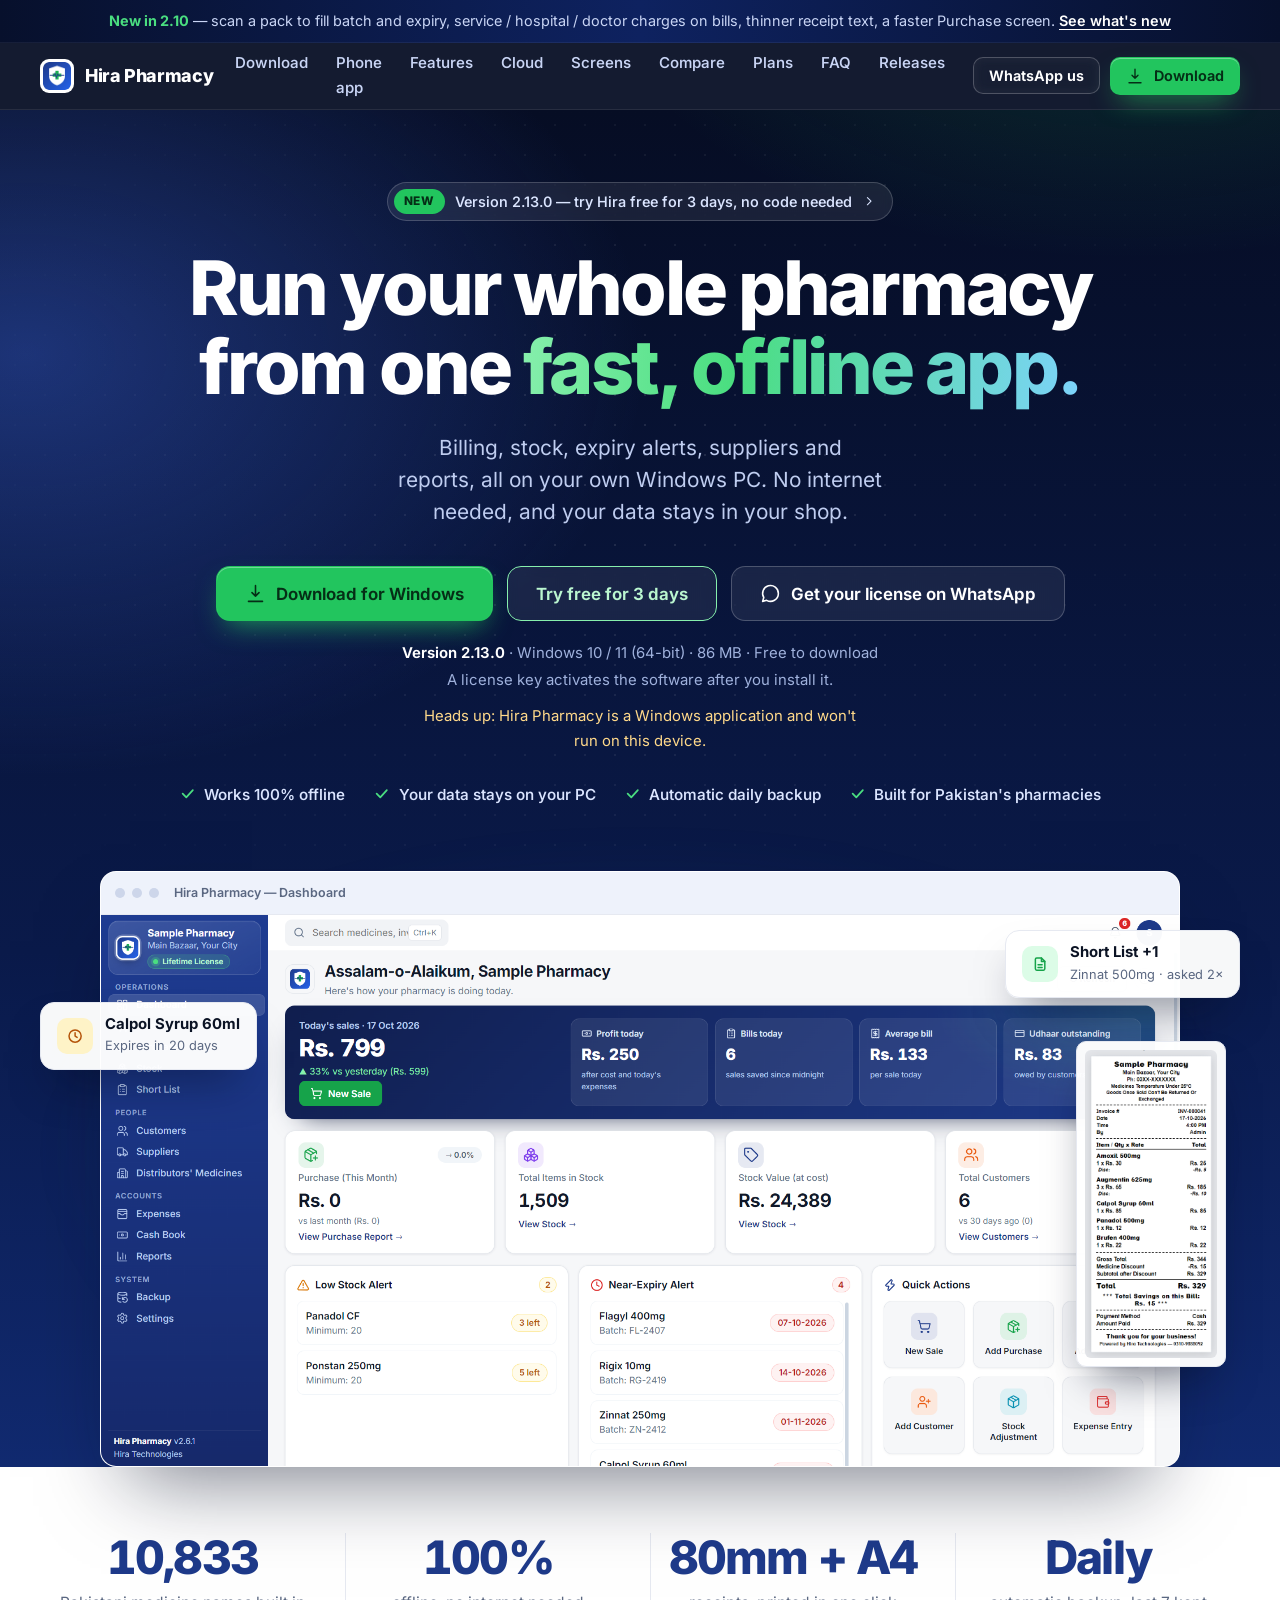
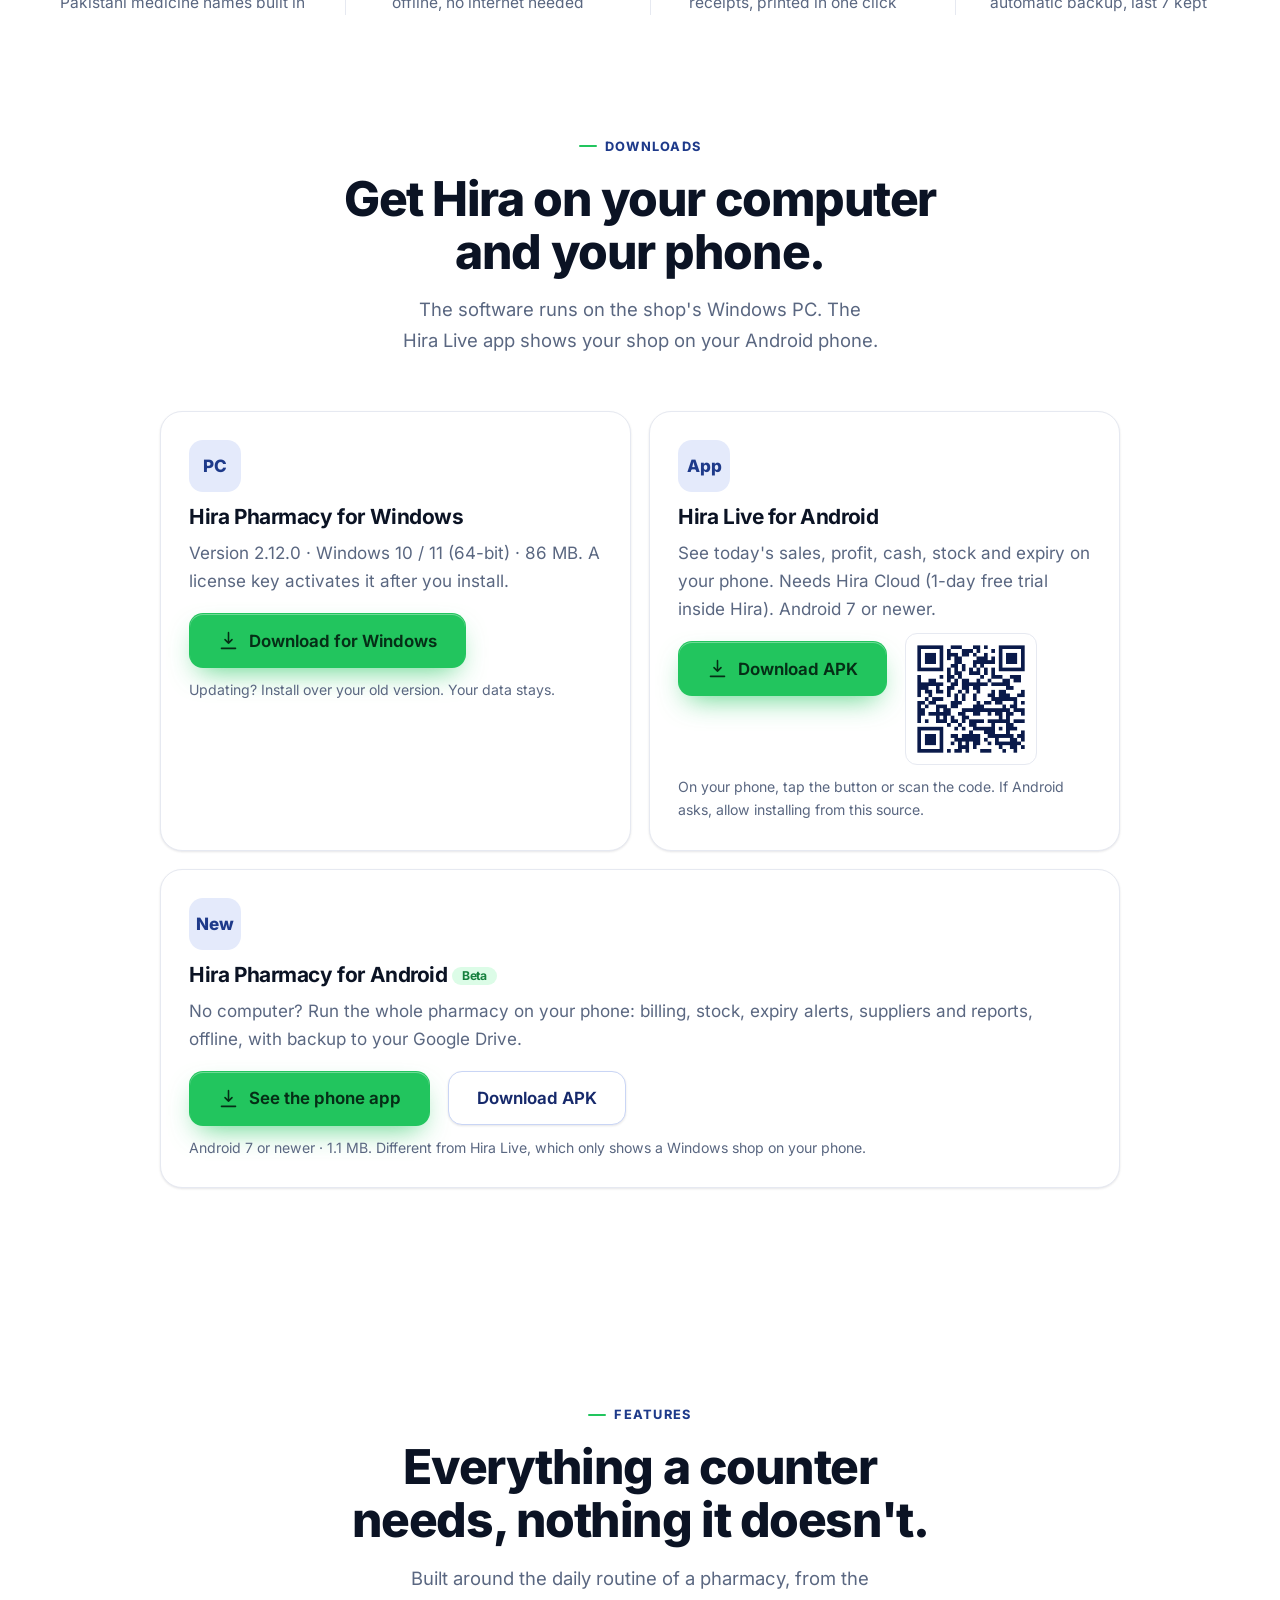
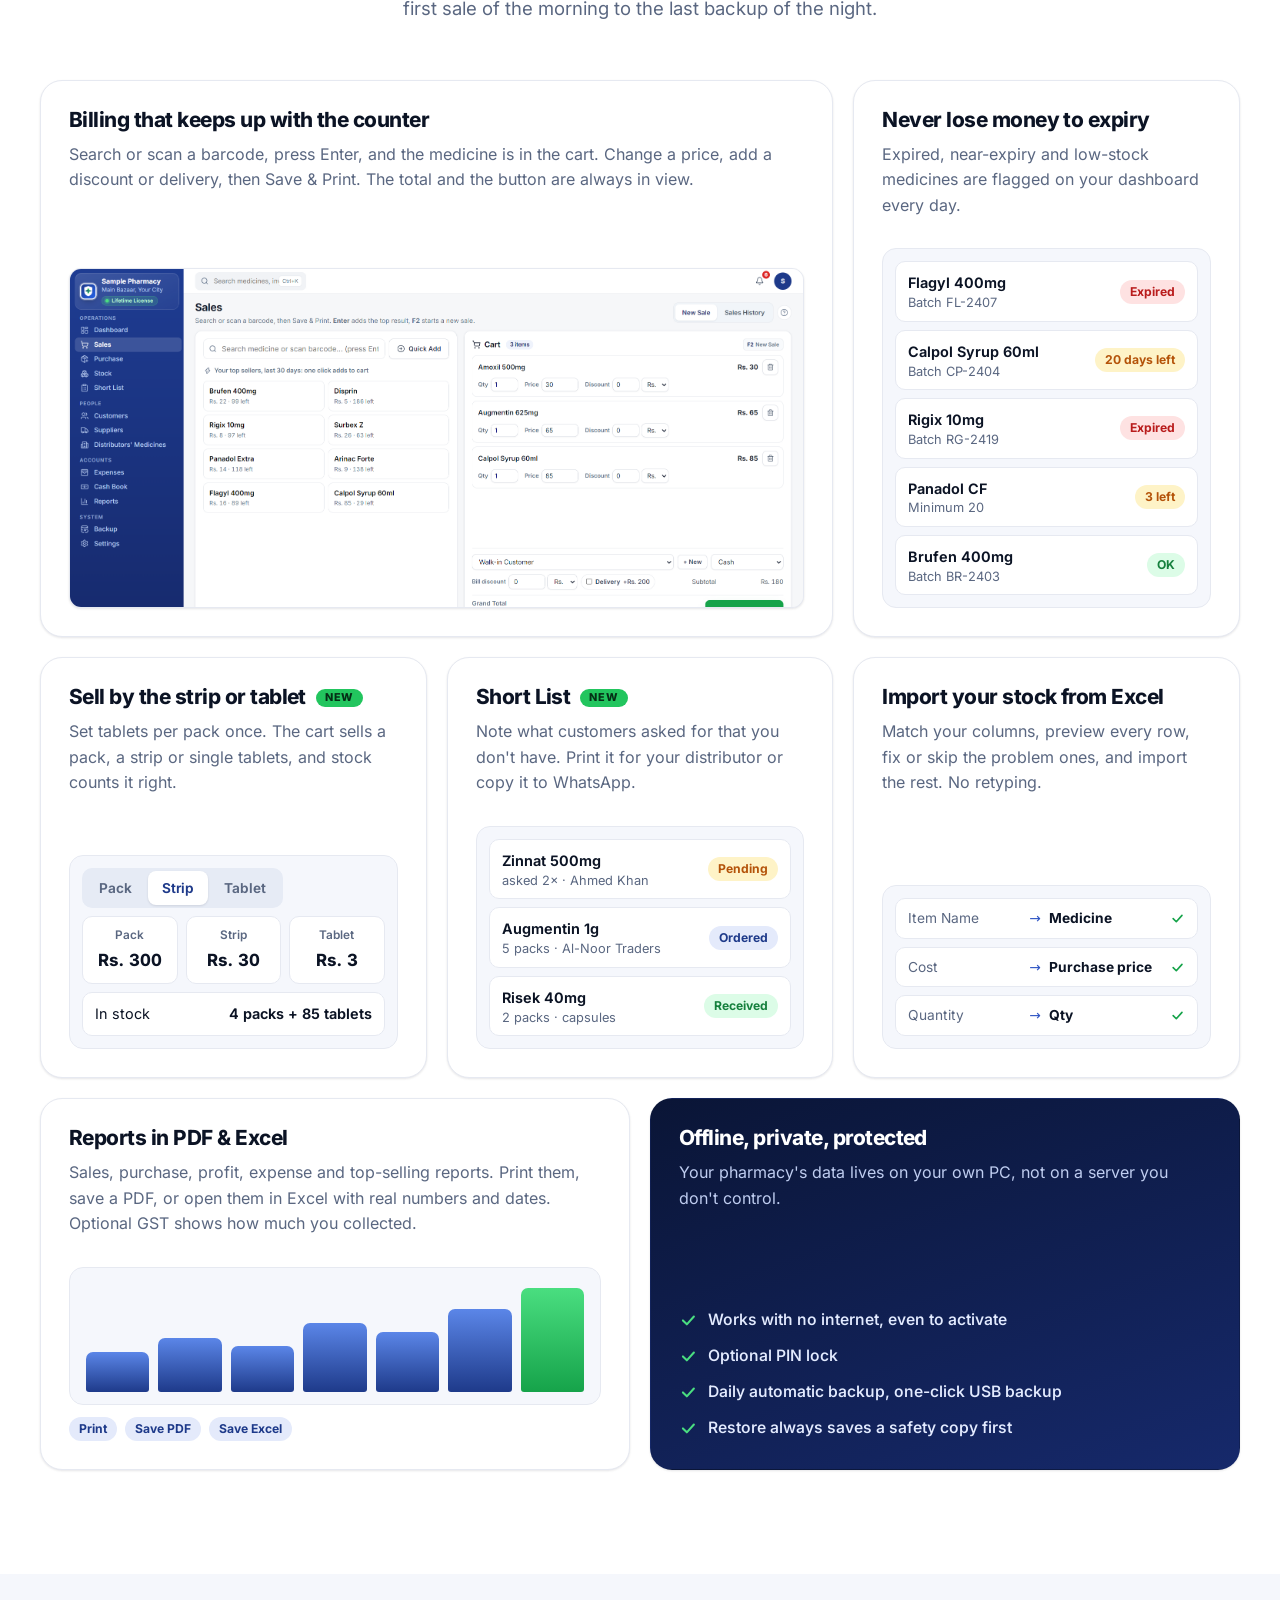
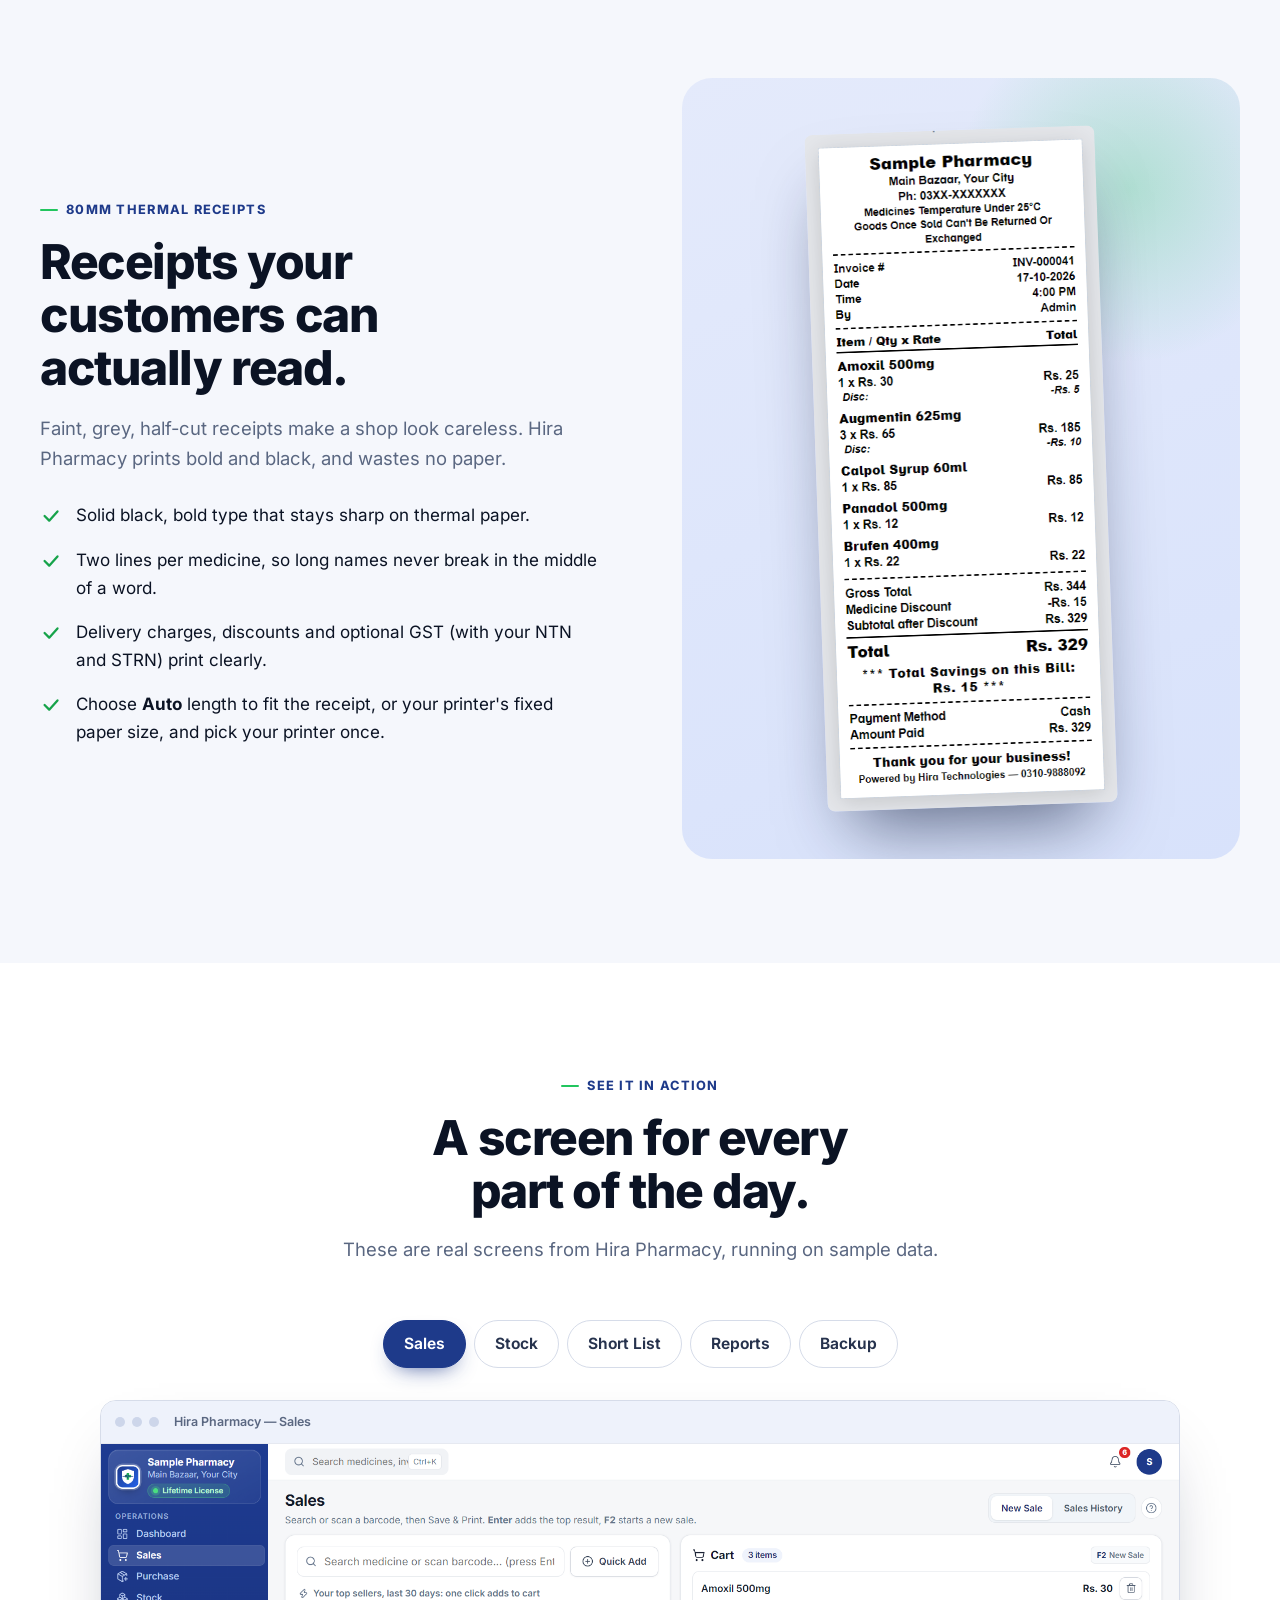
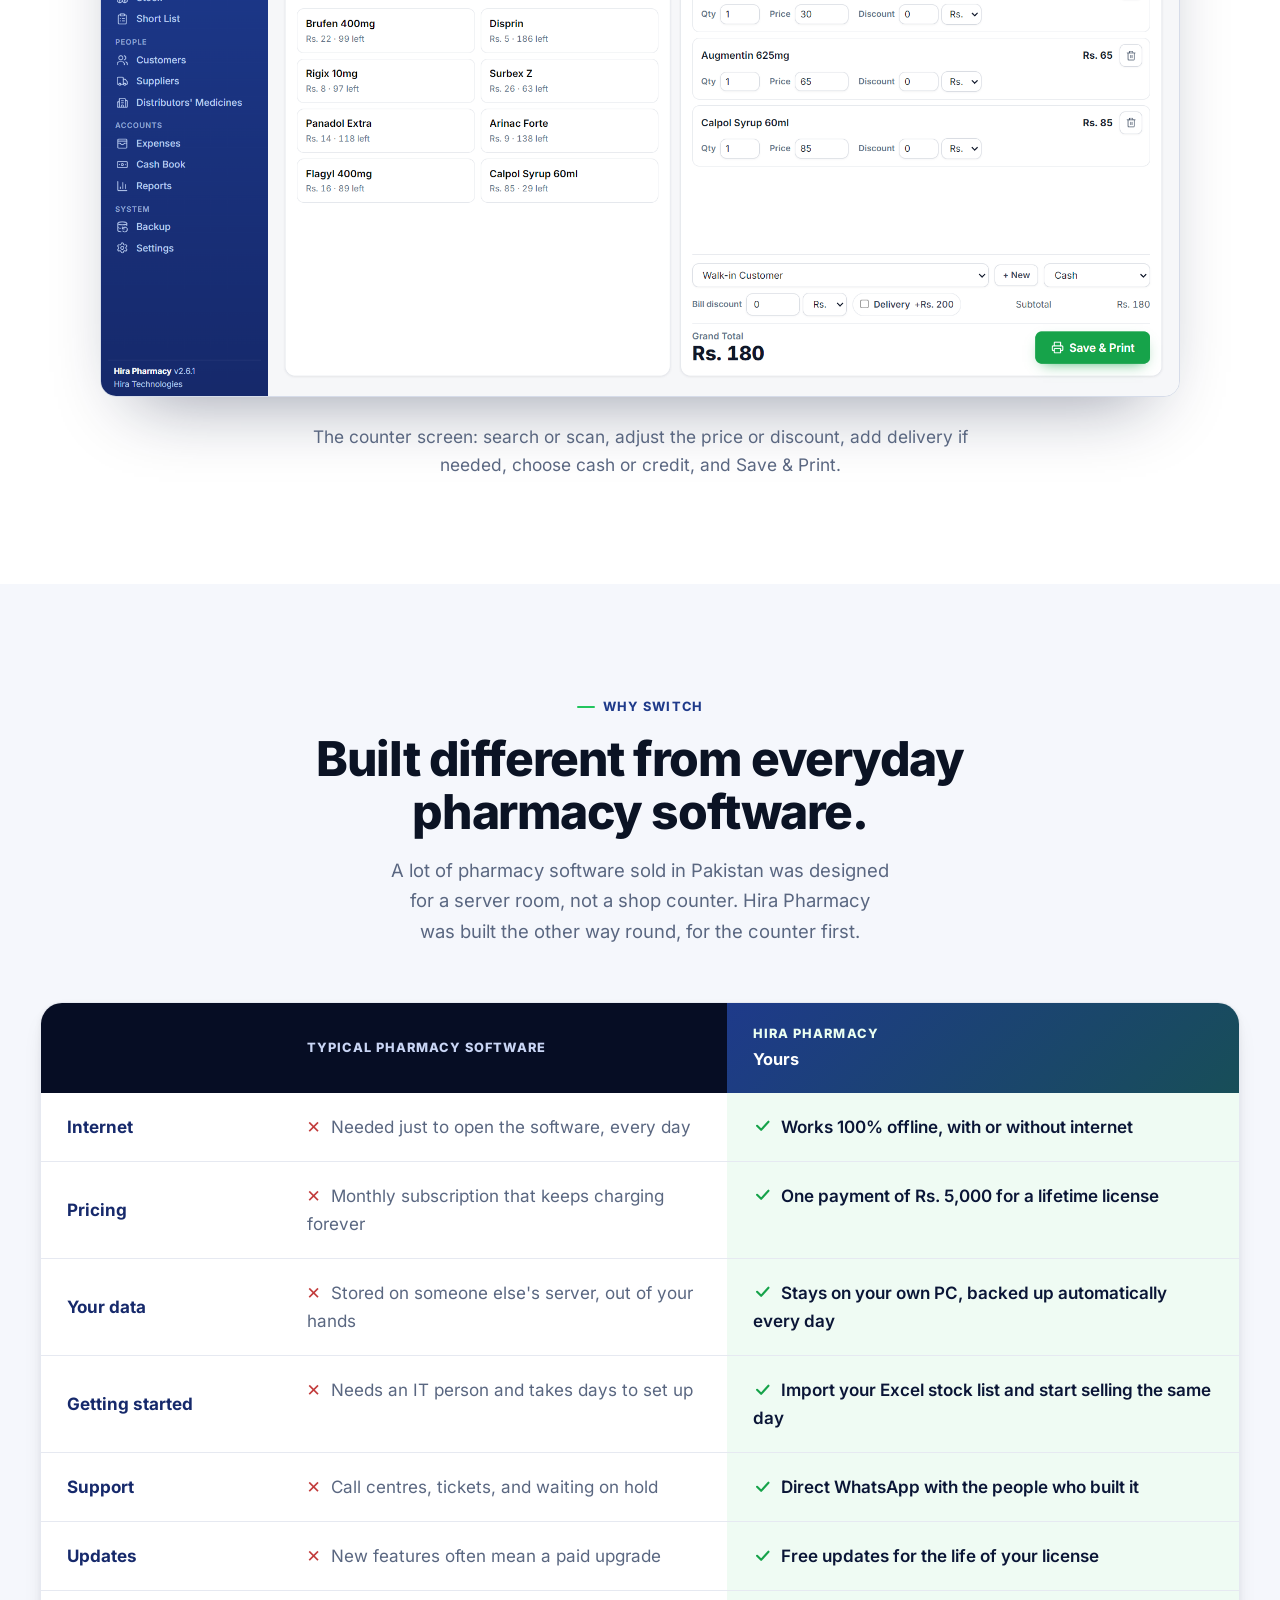
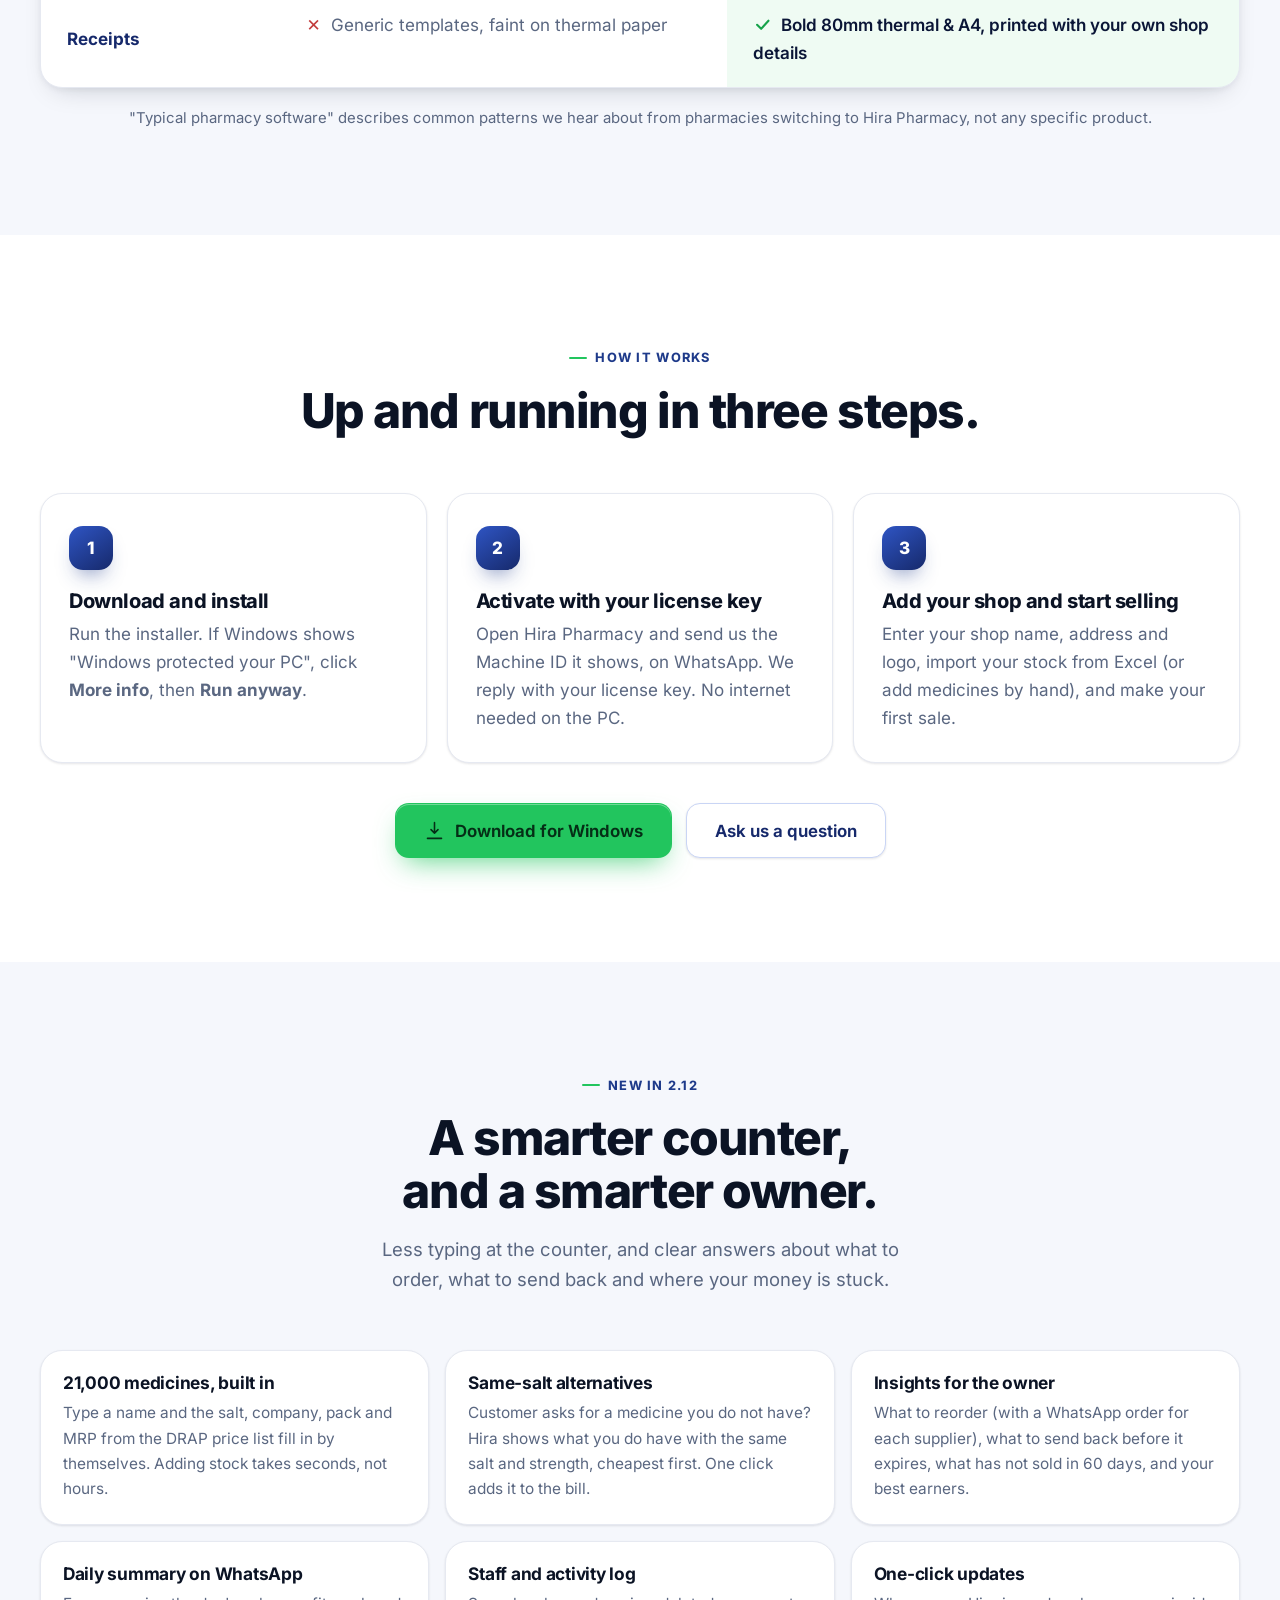
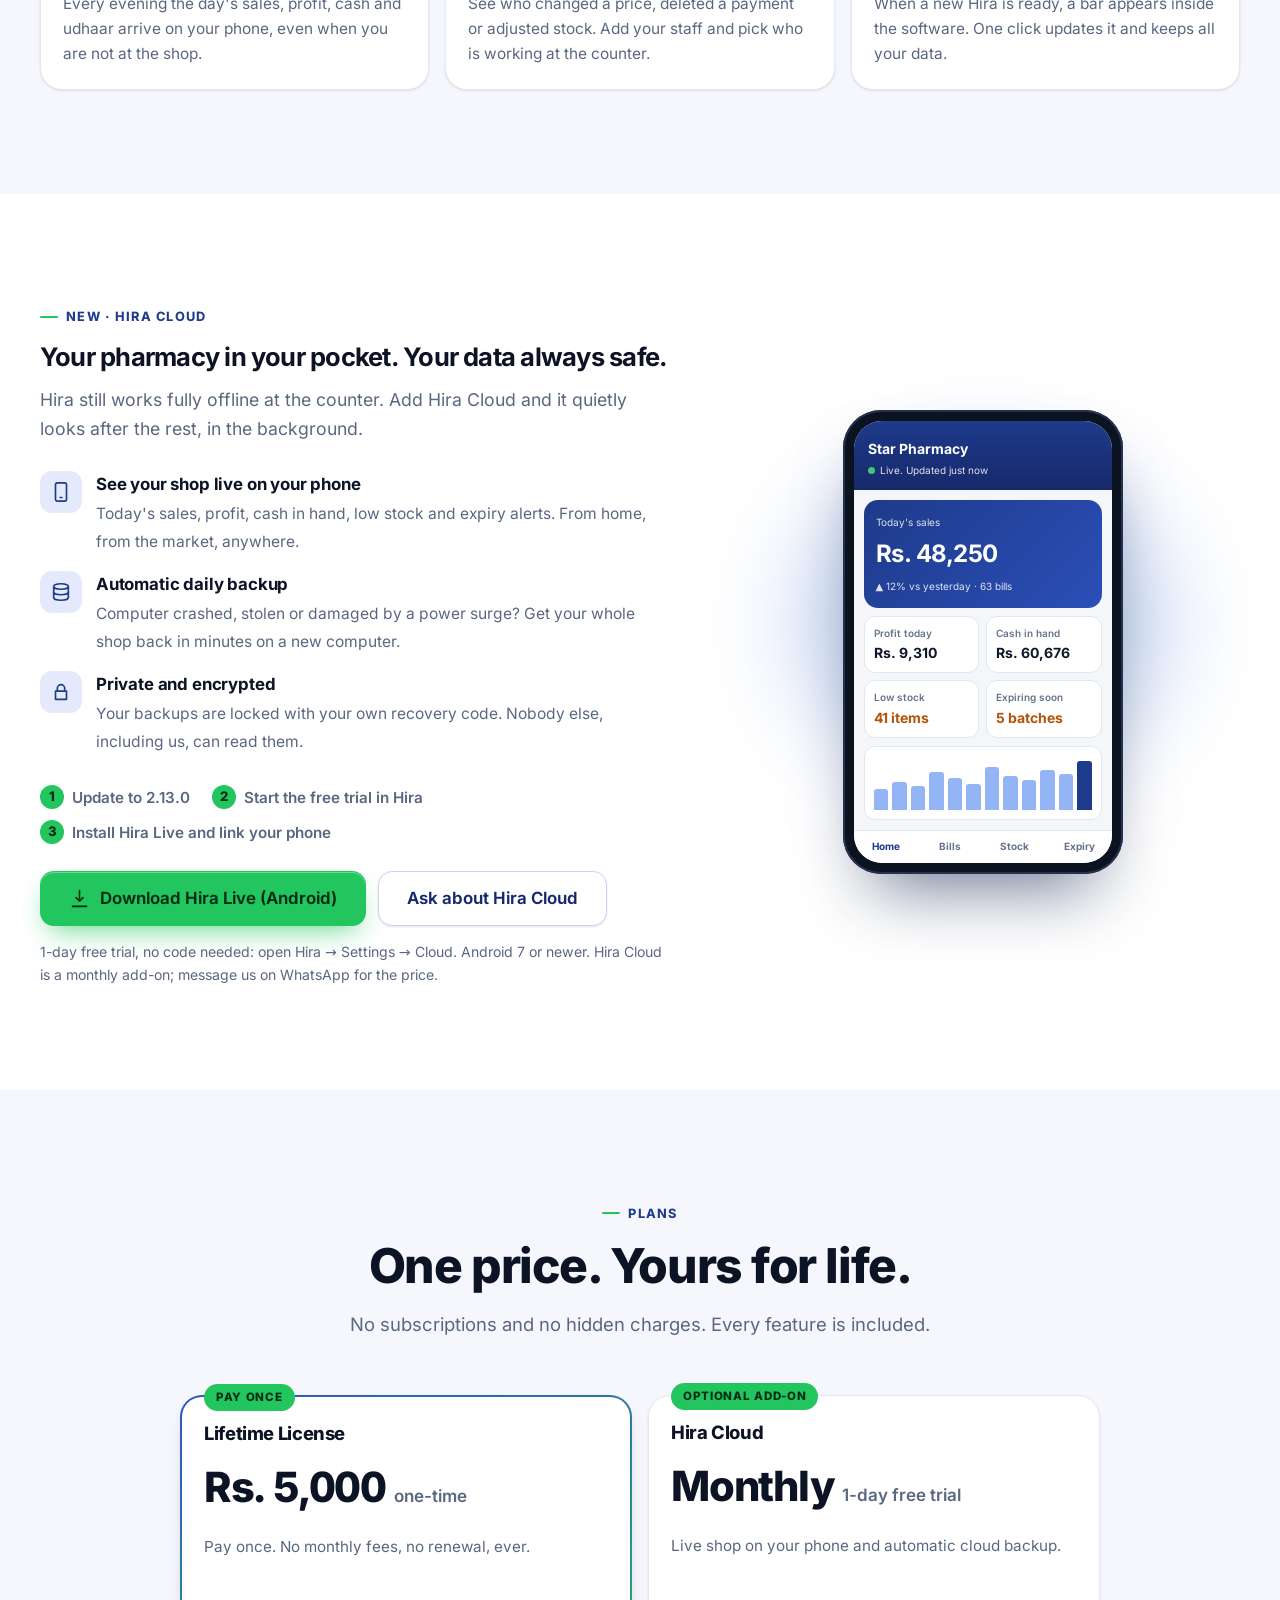
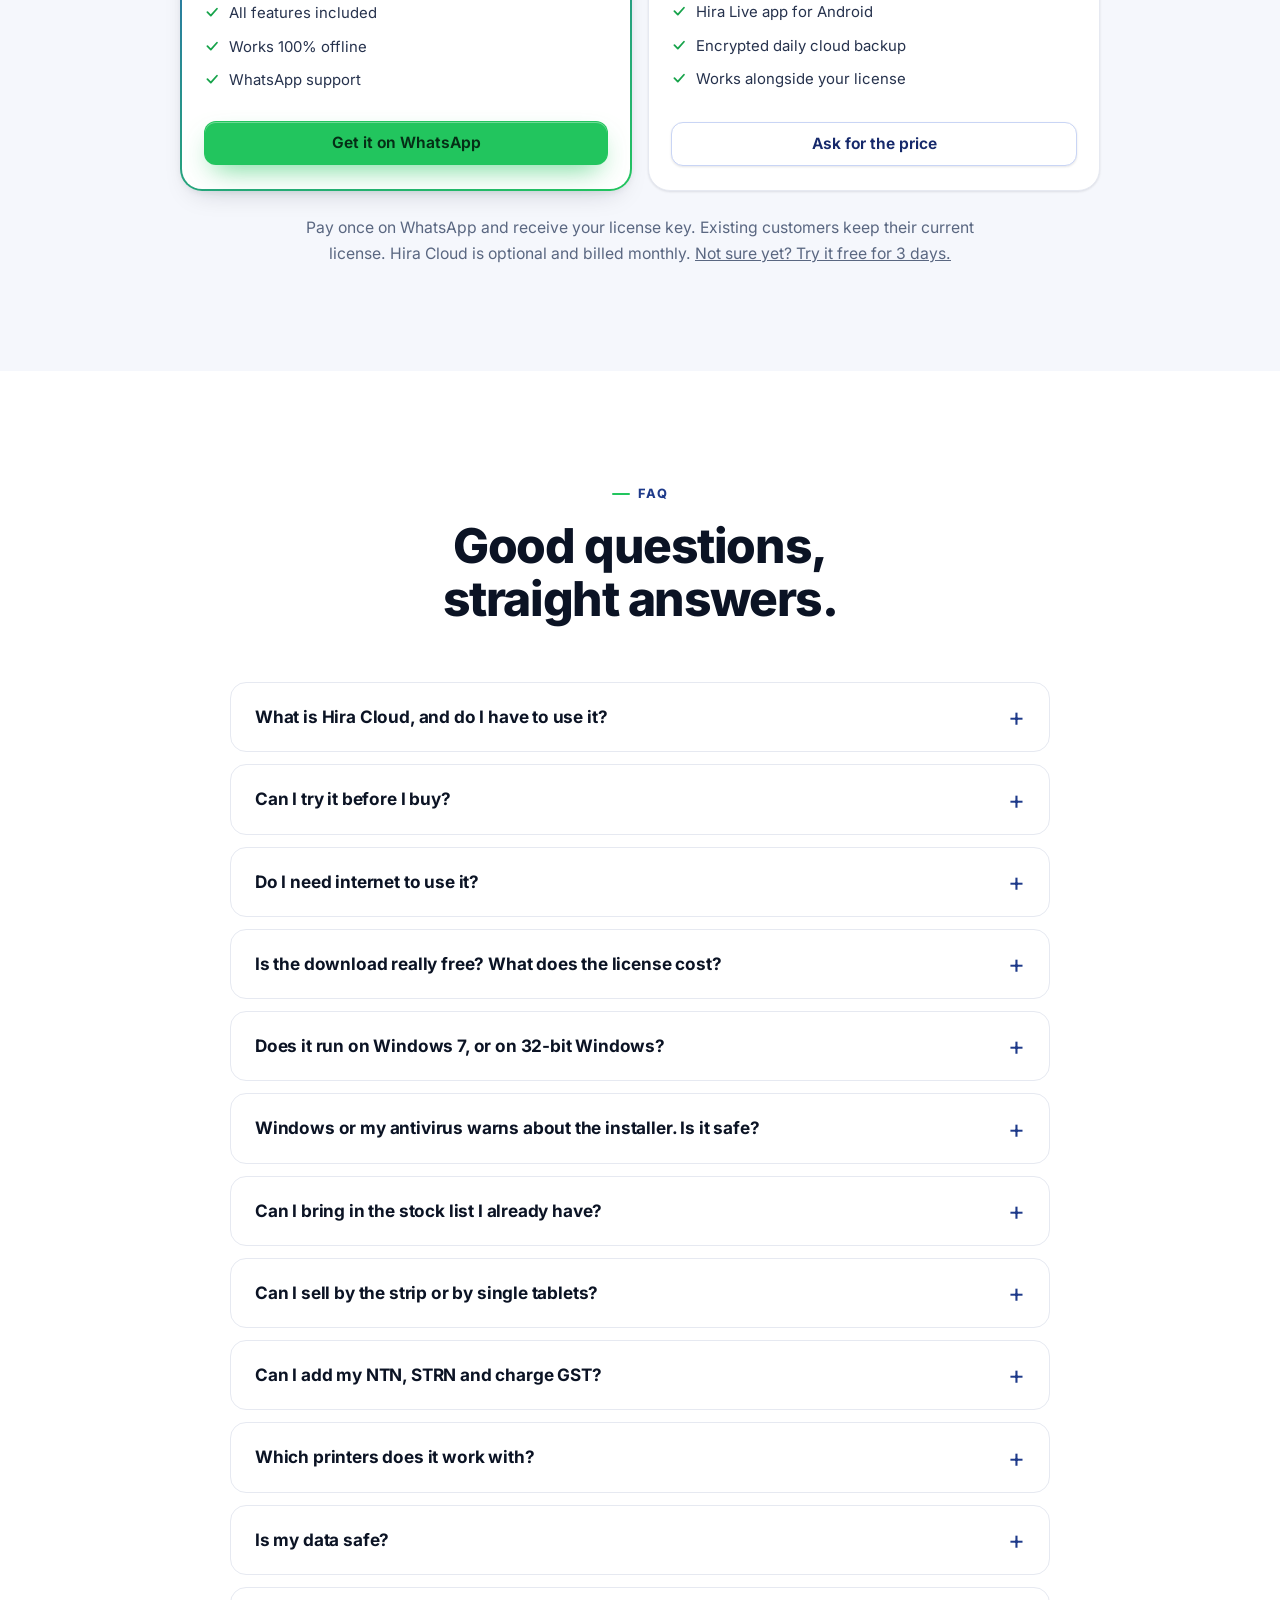
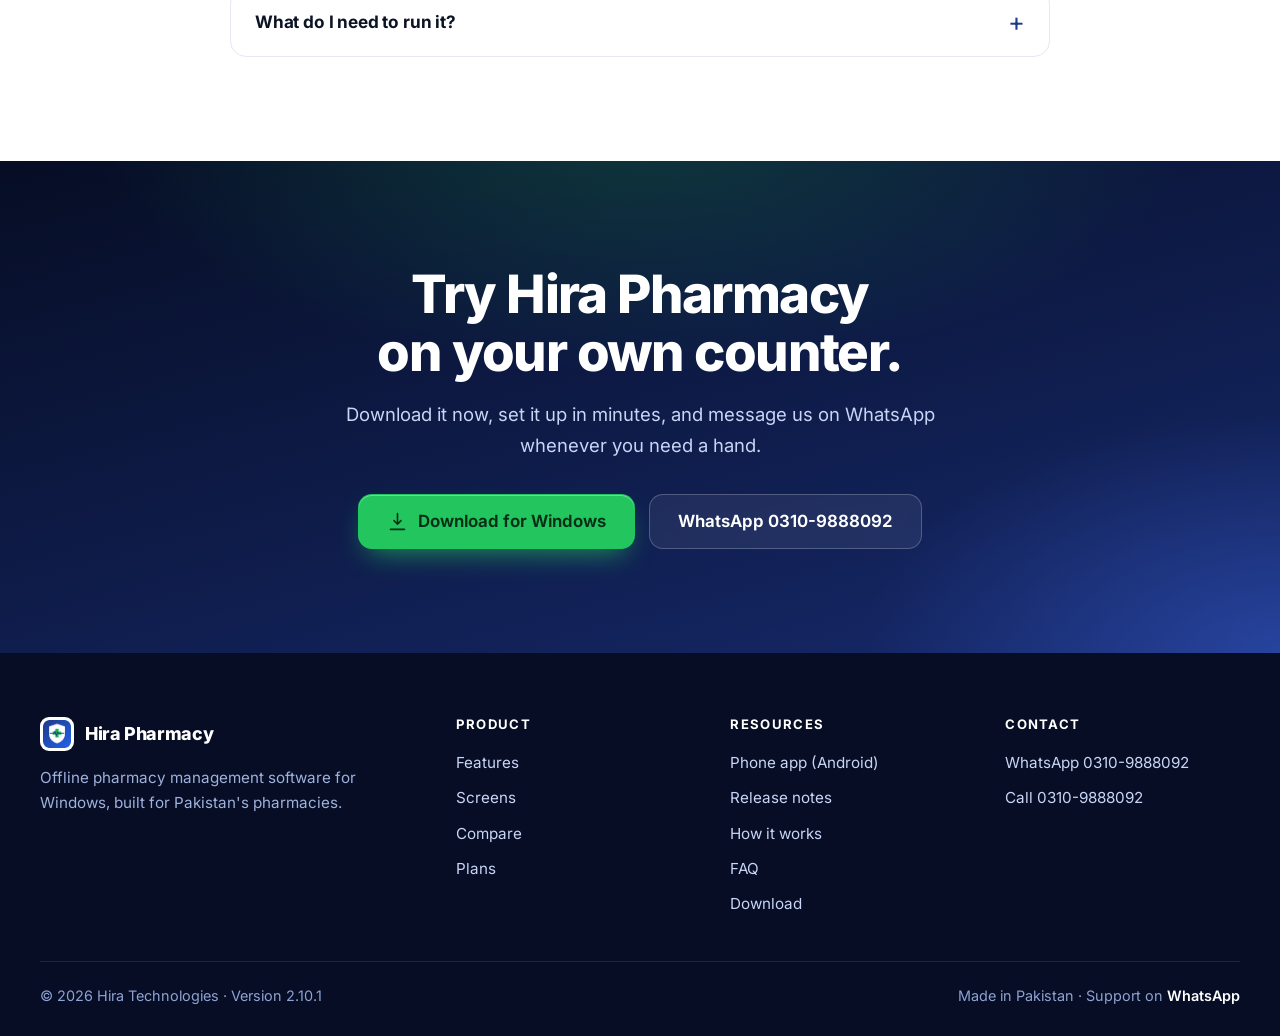
==== commit 599ebb0d: "Website: Hira Pharmacy for Android landing page (/mobile/), download card and nav links Co-Authored-" ====
--- a/index.html
+++ b/index.html
@@ -315,6 +315,7 @@
       <a class="brand" href="#top" aria-label="Hira Pharmacy home"><img src="assets/logo.png" alt="" width="34" height="34"> Hira Pharmacy</a>
       <nav class="nav-links" aria-label="Sections">
         <a href="#download">Download</a>
+        <a href="mobile/">Phone app</a>
         <a href="#features">Features</a>
         <a href="#cloud">Cloud</a>
         <a href="#screens">Screens</a>
@@ -335,6 +336,7 @@
     </div>
     <nav class="nav-menu" id="nav-menu" aria-label="Sections (mobile)">
       <a href="#download">Download</a>
+      <a href="mobile/">Phone app (Android)</a>
       <a href="#features">Features</a>
       <a href="#cloud">Cloud</a>
       <a href="#screens">Screens</a>
@@ -430,6 +432,16 @@
           <img class="dl-qr" src="assets/qr-hira-live.png" width="132" height="132" alt="QR code: scan with your phone camera to download Hira Live" loading="lazy">
         </div>
         <p class="dl-fine">On your phone, tap the button or scan the code. If Android asks, allow installing from this source.</p>
+      </div>
+      <div class="dl-card reveal" style="grid-column:1/-1">
+        <div class="dl-ico">New</div>
+        <h3>Hira Pharmacy for Android <span class="chip chip-ok" style="vertical-align:middle">Beta</span></h3>
+        <p>No computer? Run the whole pharmacy on your phone: billing, stock, expiry alerts, suppliers and reports, offline, with backup to your Google Drive.</p>
+        <div class="dl-apk">
+          <a class="btn btn-primary btn-lg" href="mobile/"><svg class="ic" viewBox="0 0 24 24" aria-hidden="true"><path d="M12 3v12m0 0-4-4m4 4 4-4M4 21h16"/></svg> See the phone app</a>
+          <a class="btn btn-outline btn-lg" href="mobile/get/" rel="noopener">Download APK</a>
+        </div>
+        <p class="dl-fine">Android 7 or newer &middot; 1.1 MB. Different from Hira Live, which only shows a Windows shop on your phone.</p>
       </div>
     </div>
   </div>
@@ -862,6 +874,7 @@
       </div>
       <div class="foot-col">
         <h4>Resources</h4>
+        <a href="mobile/">Phone app (Android)</a>
         <a href="releases.html">Release notes</a>
         <a href="#how">How it works</a>
         <a href="#faq">FAQ</a>
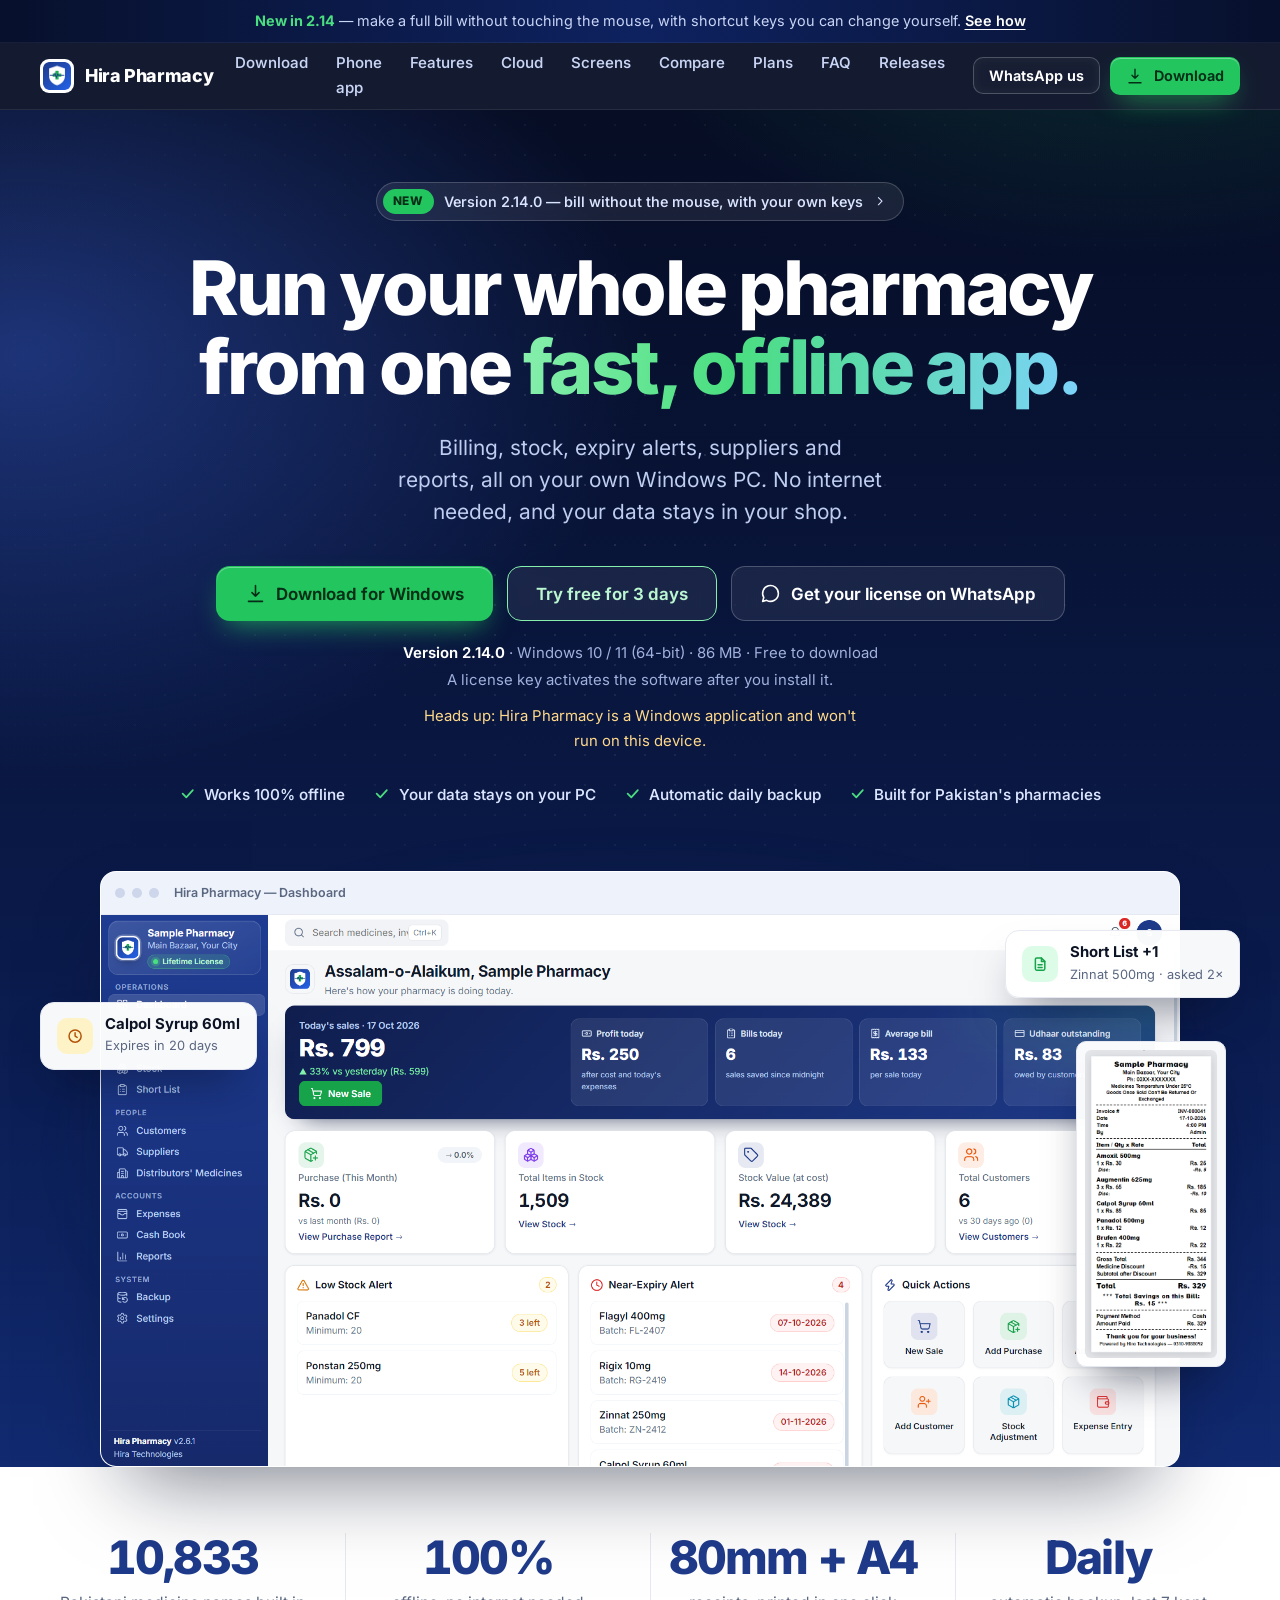
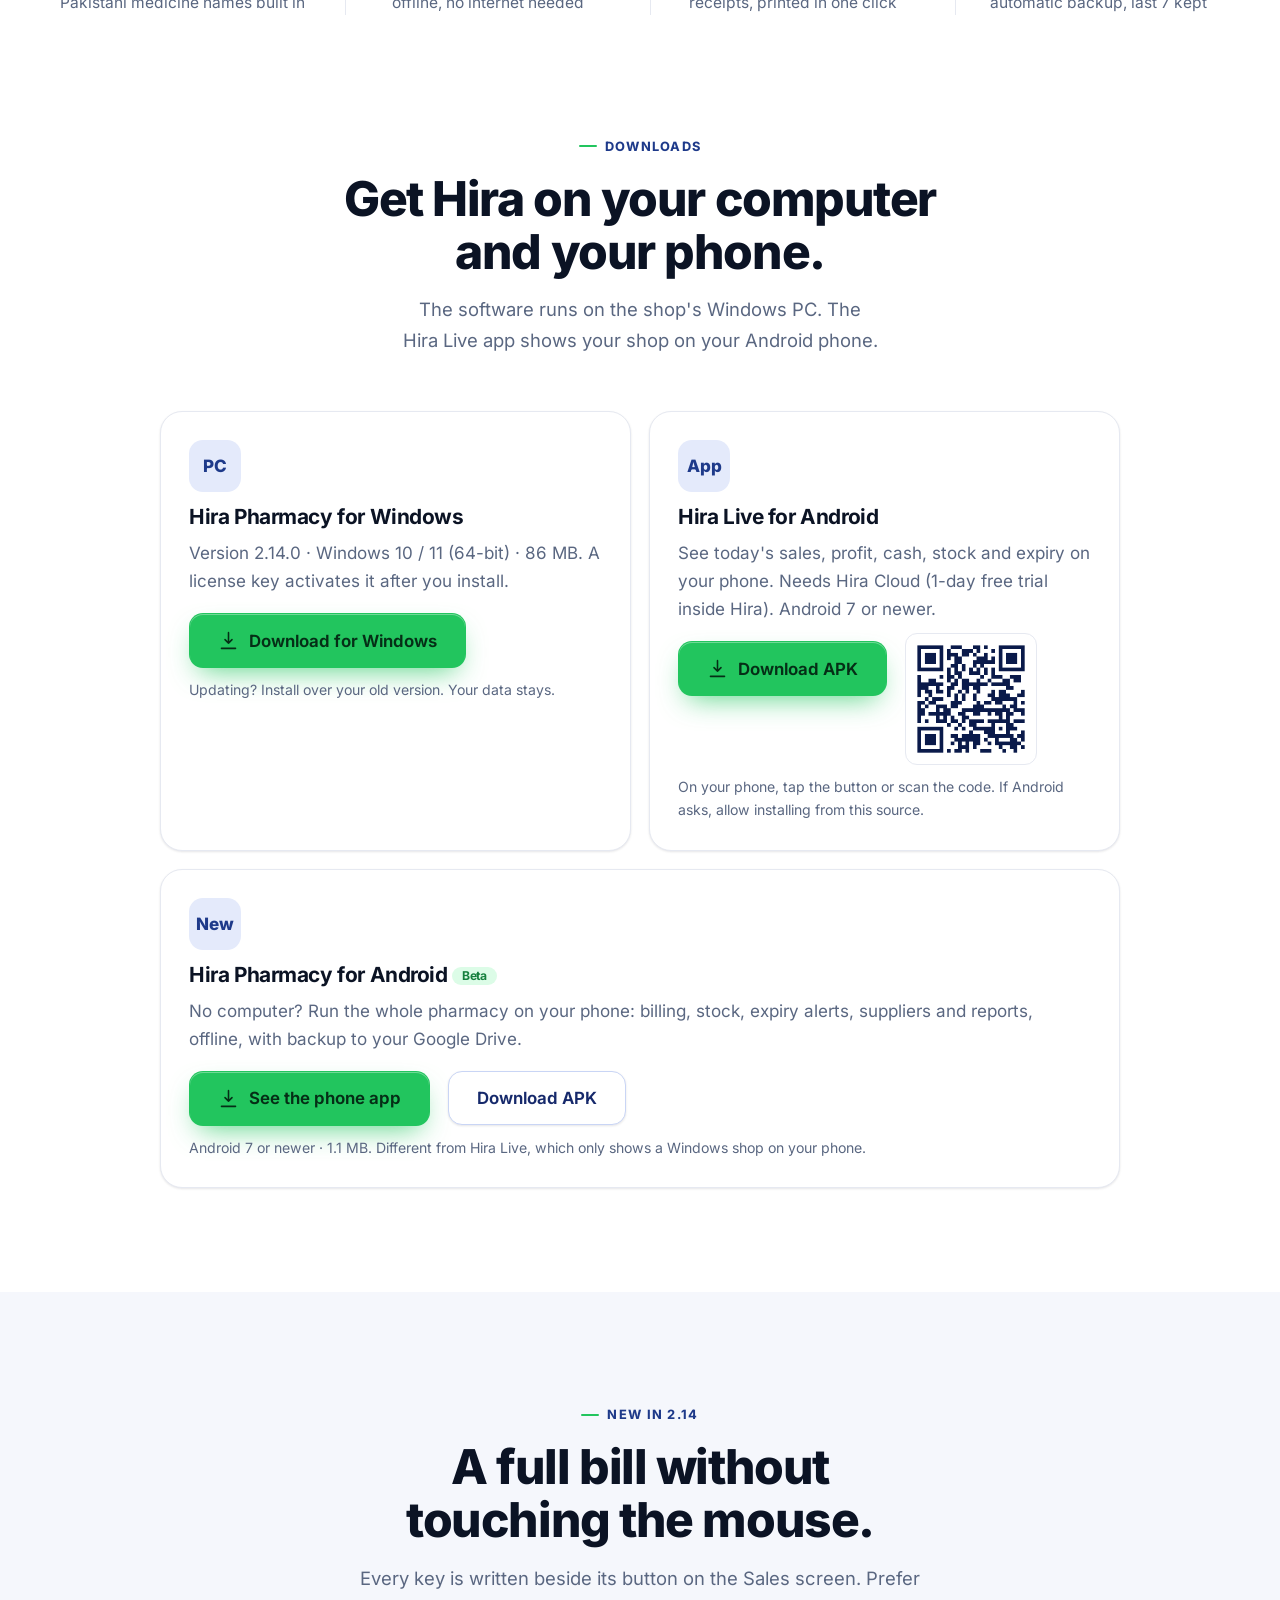
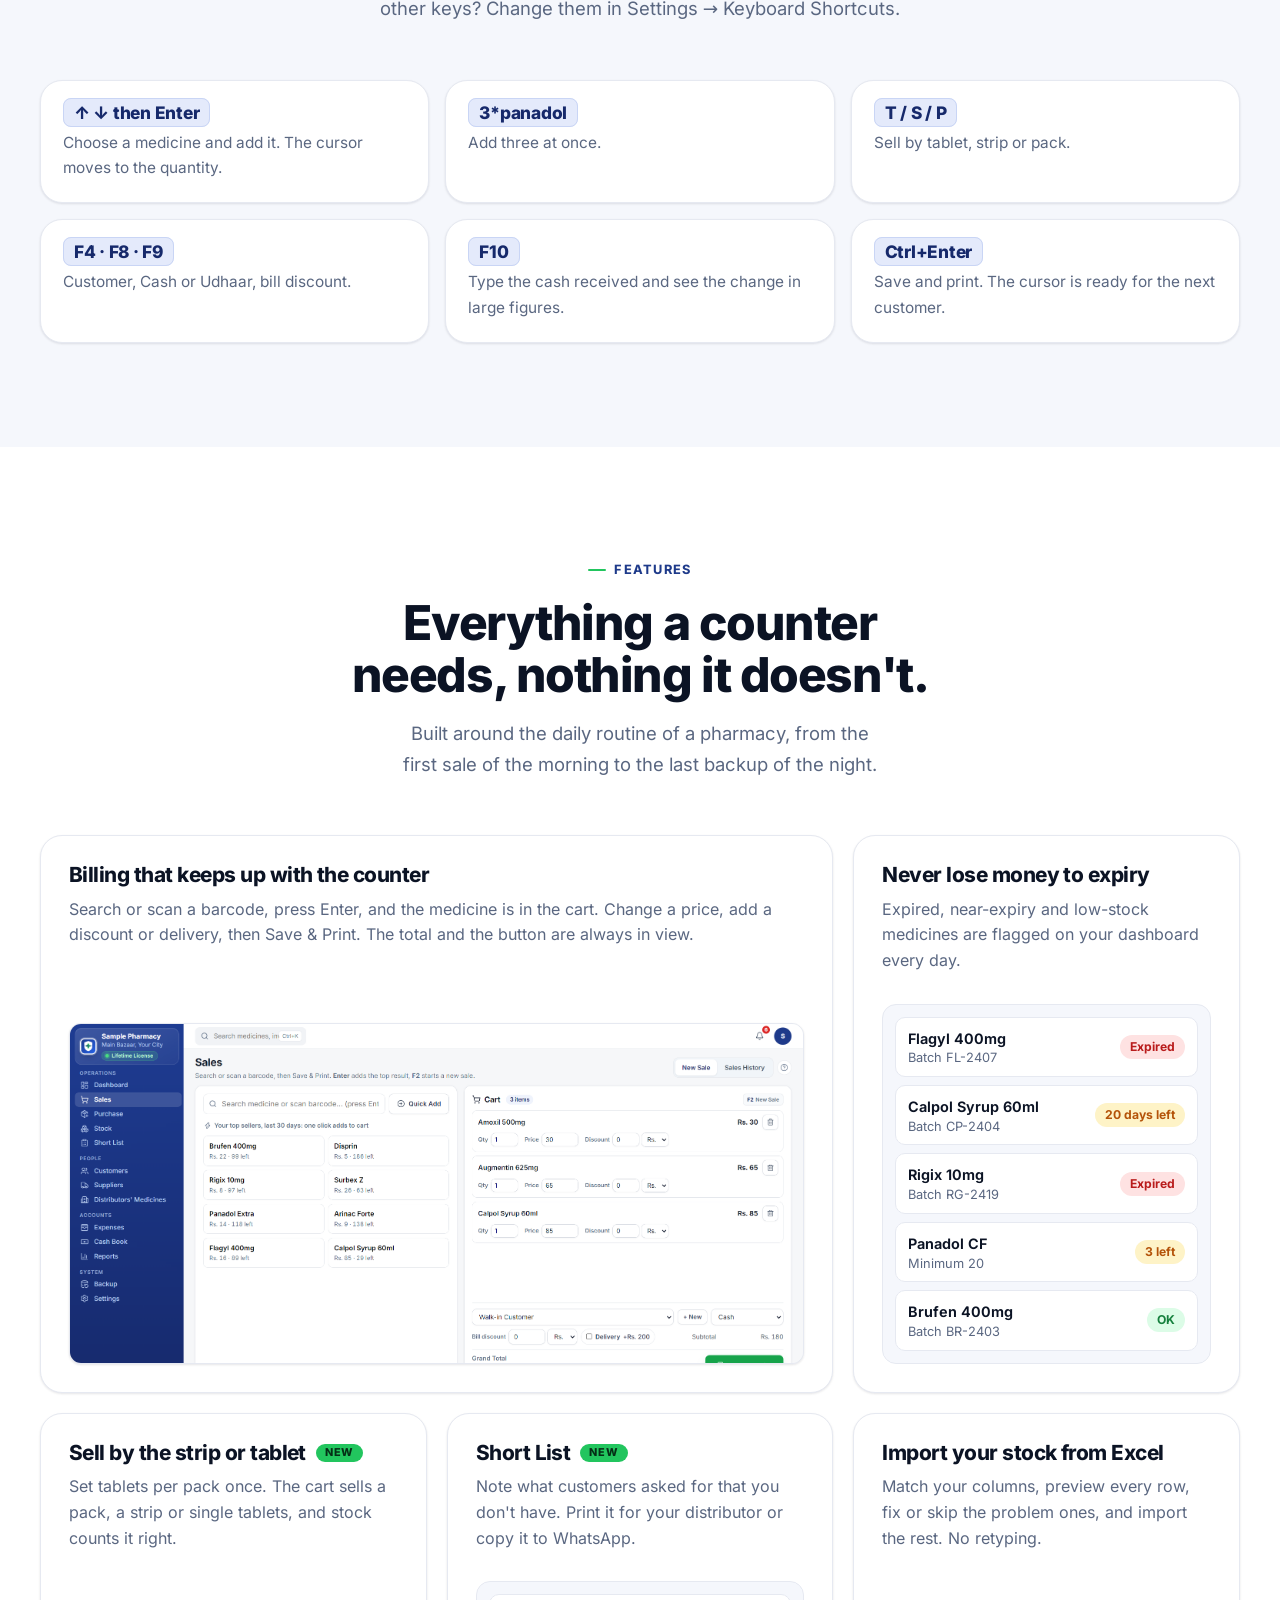
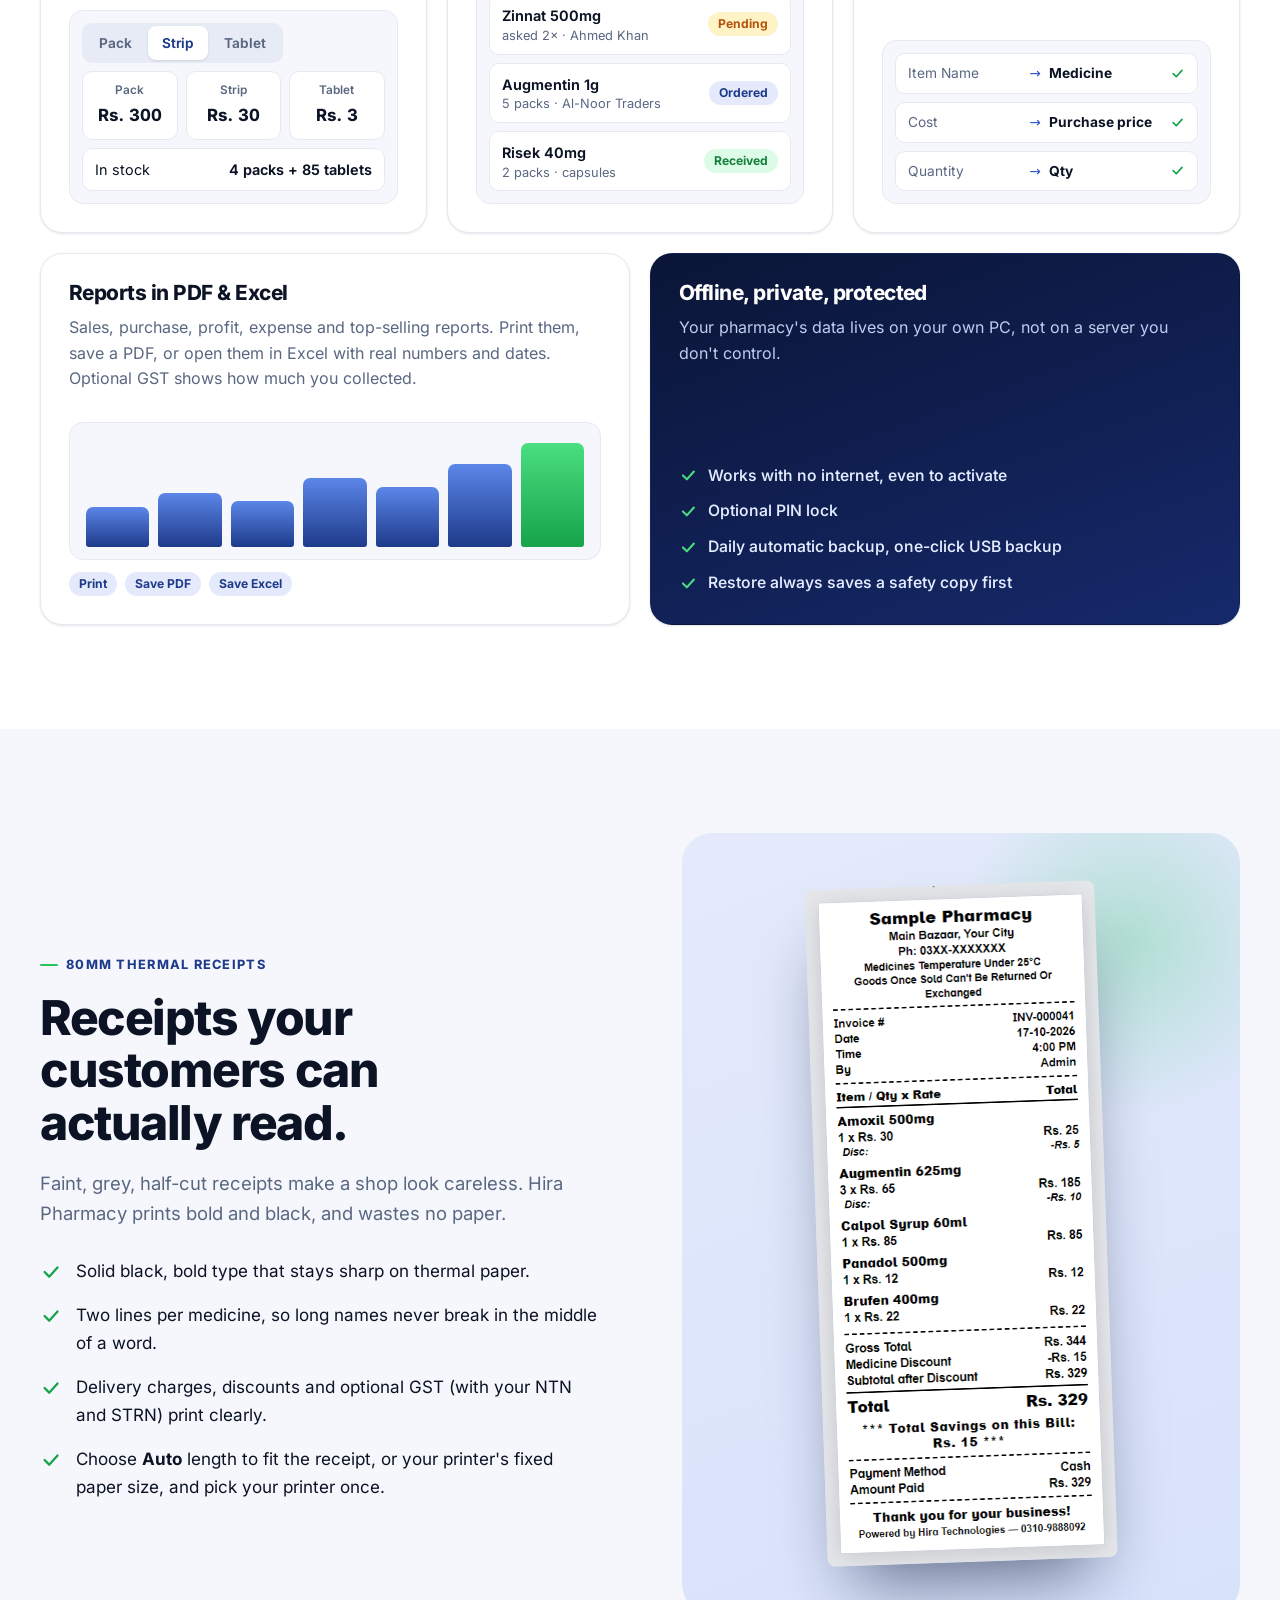
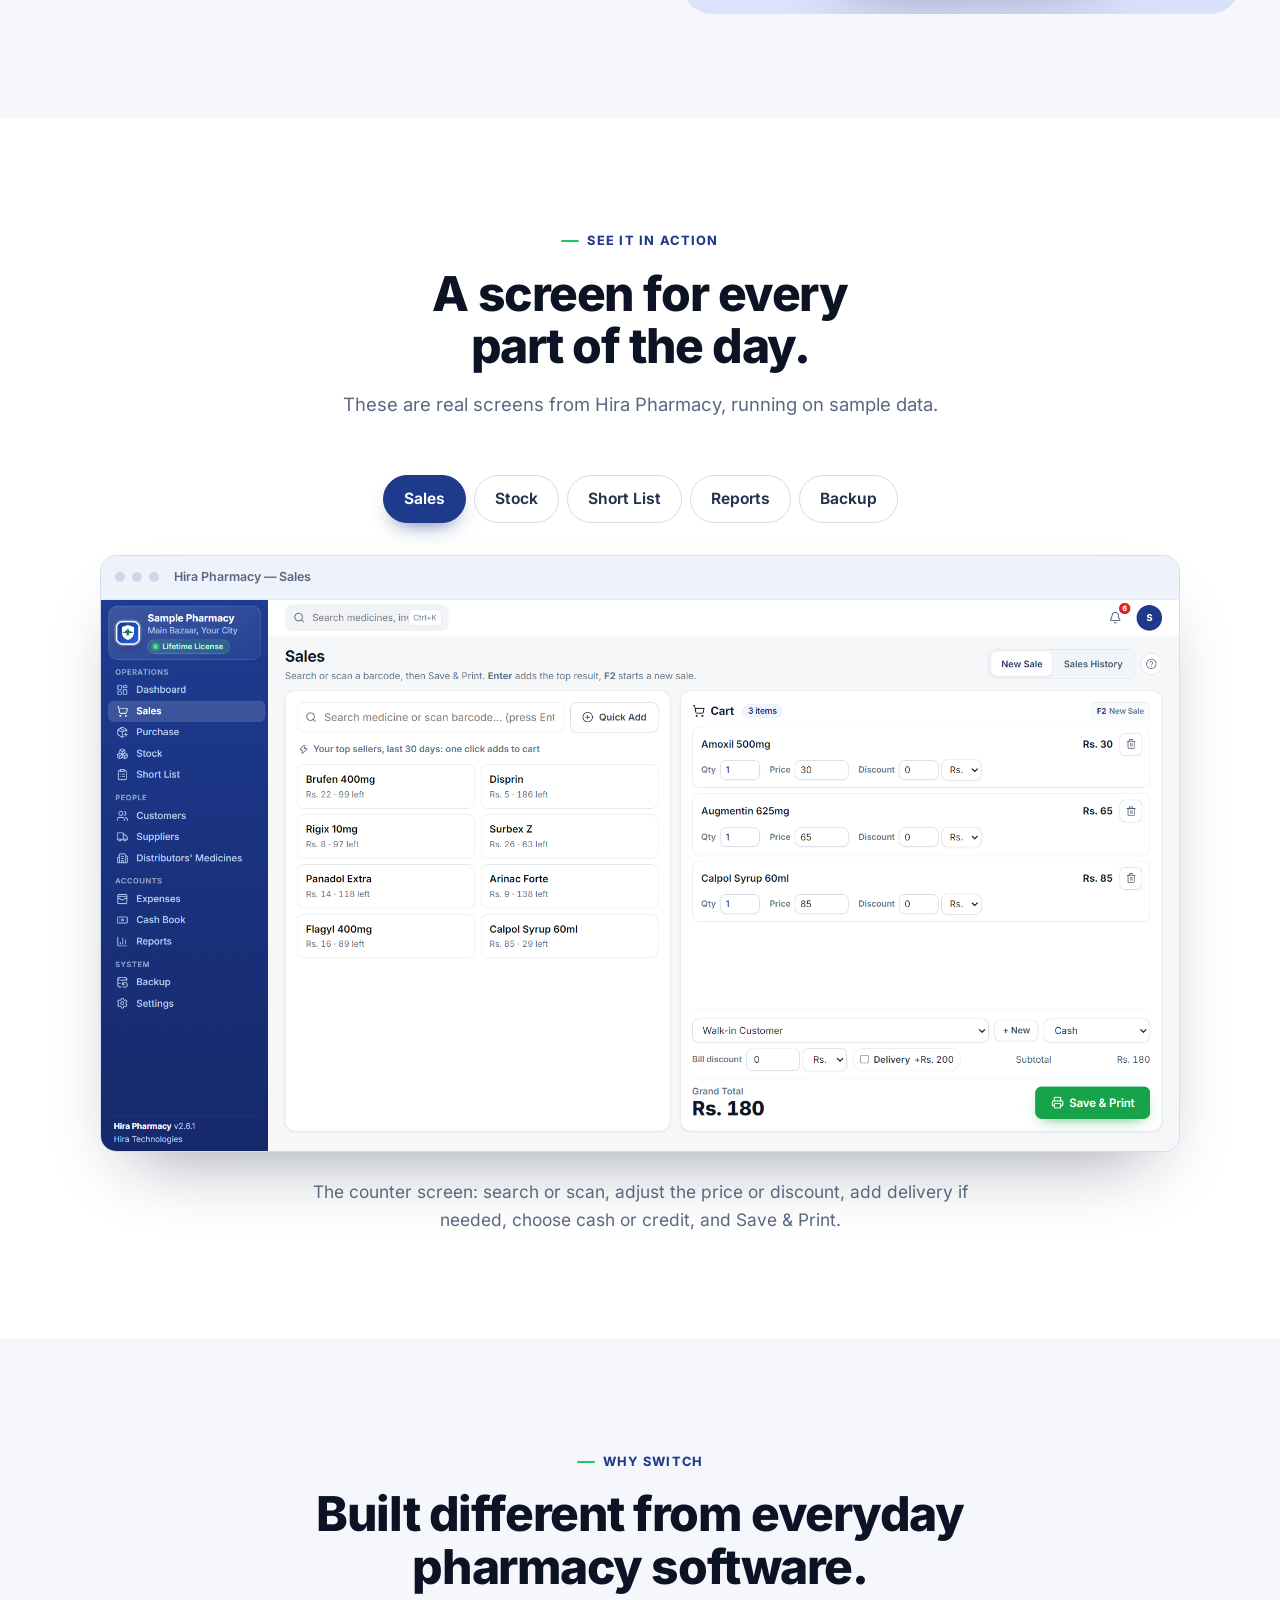
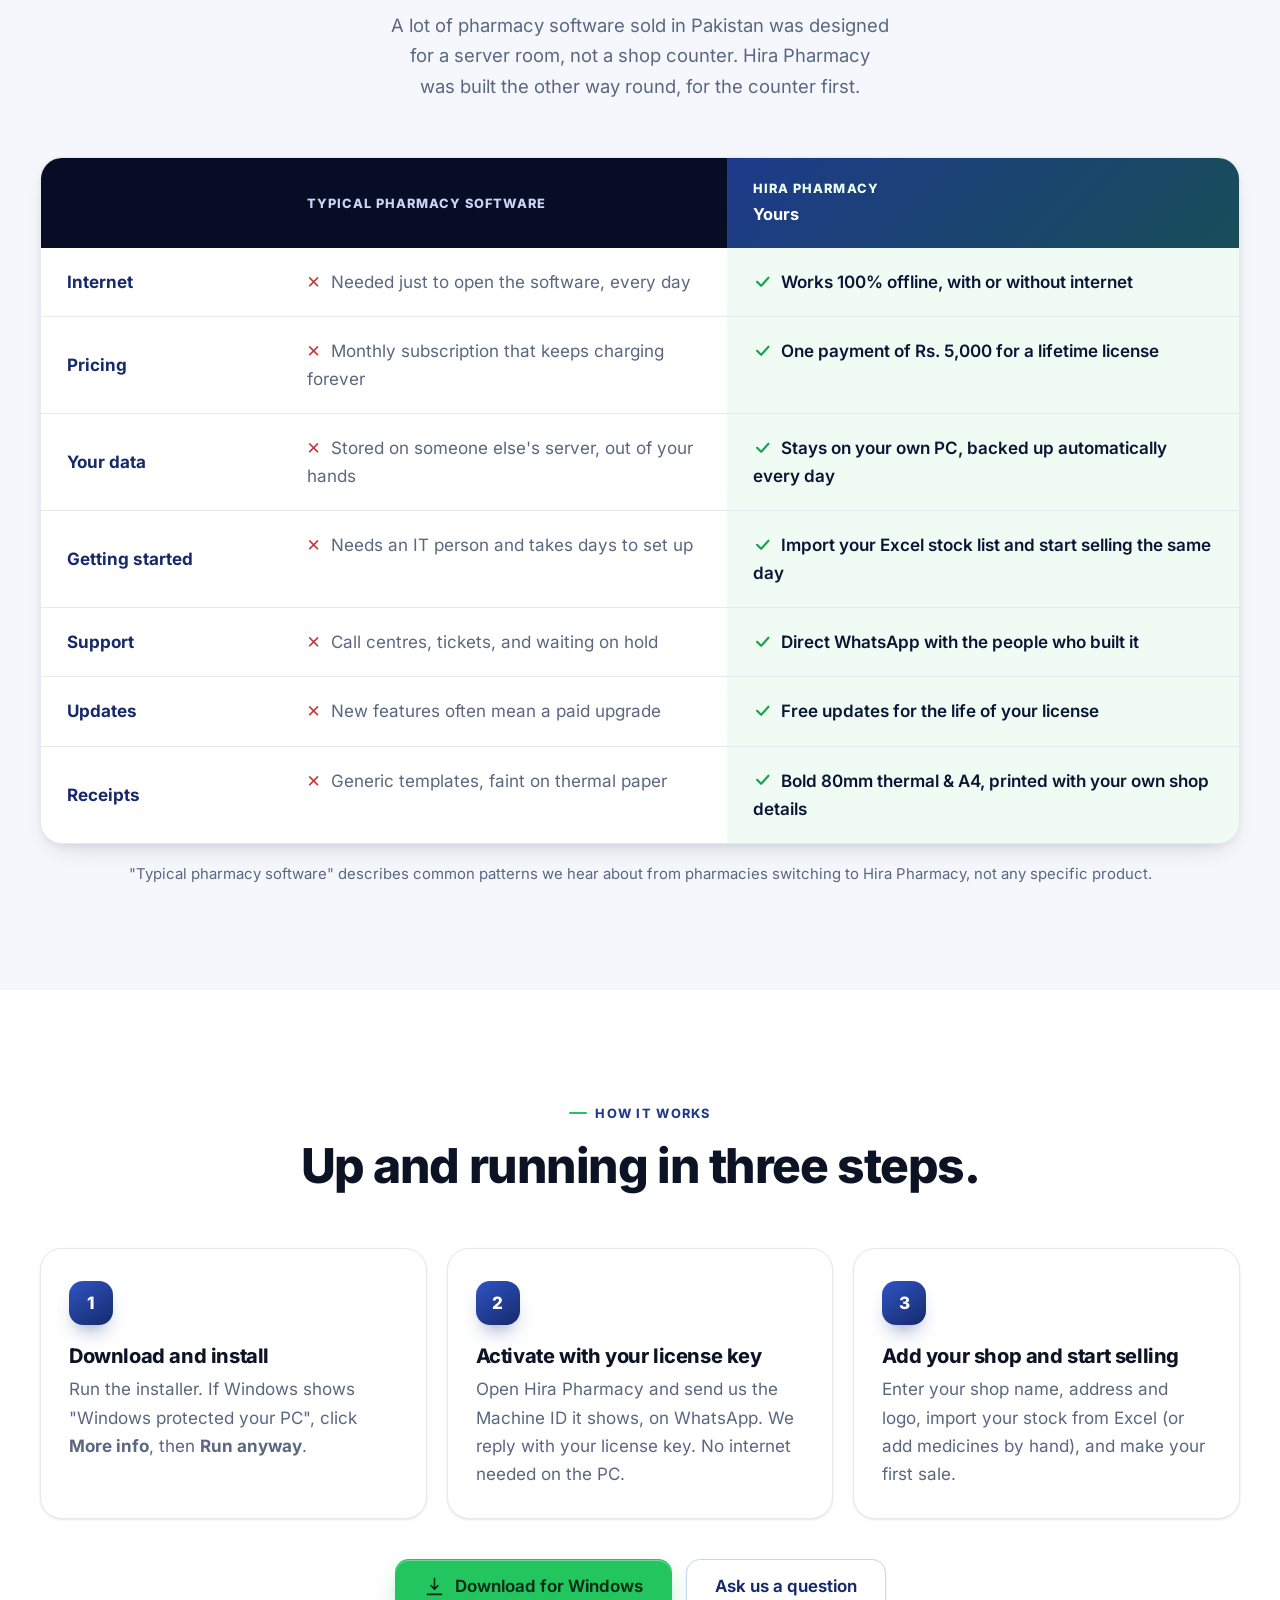
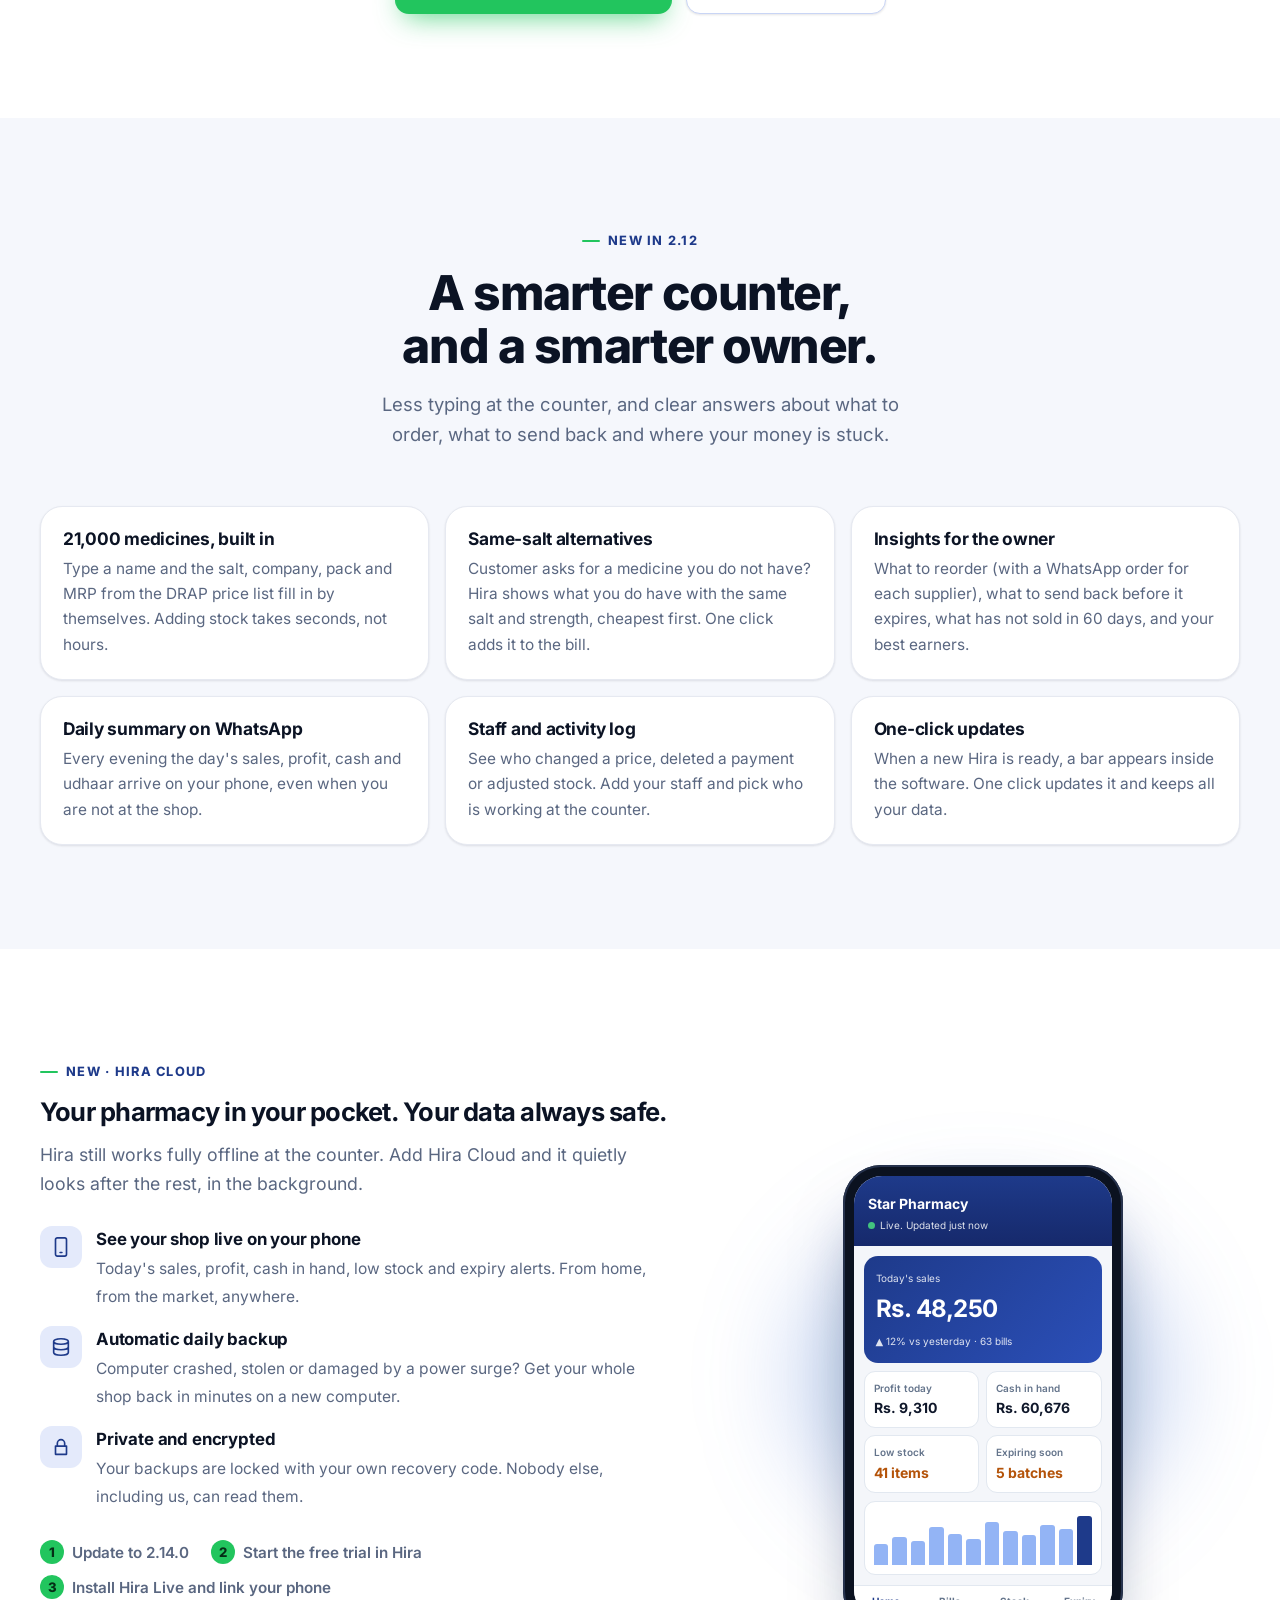
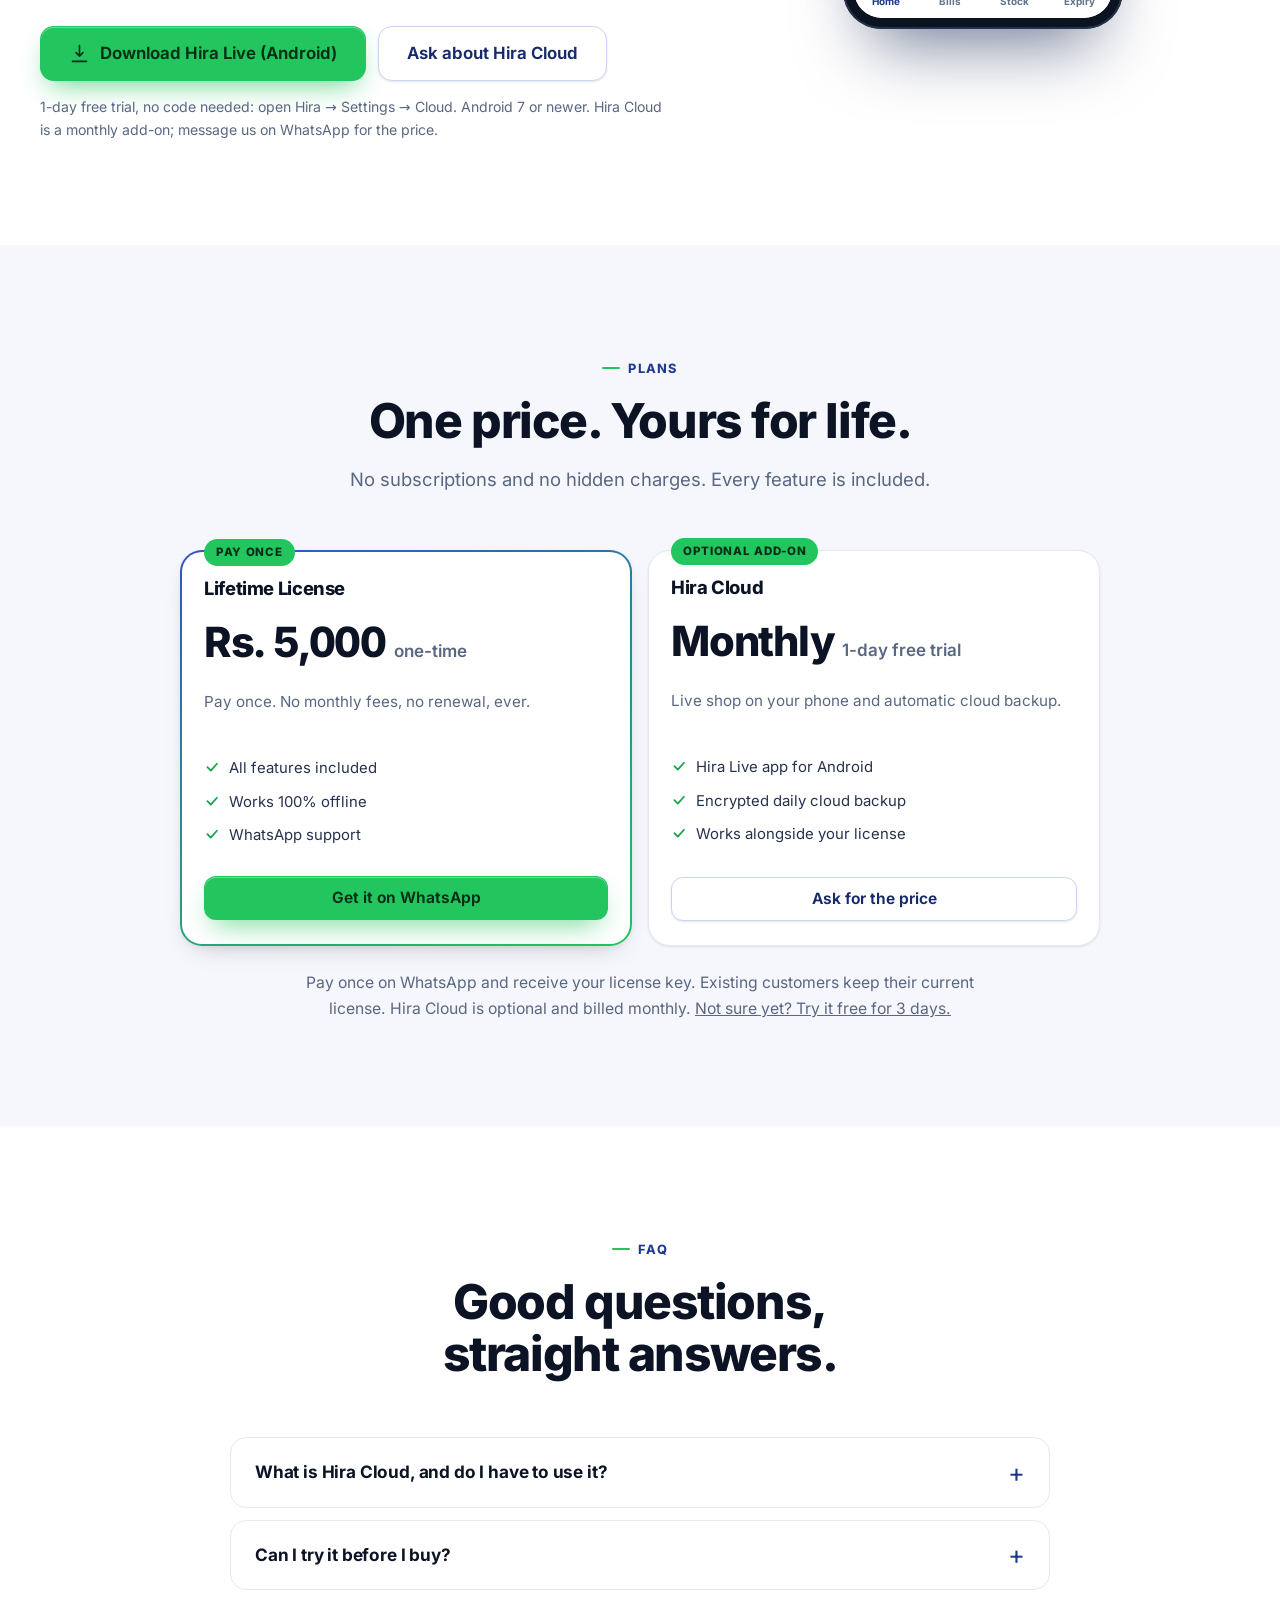
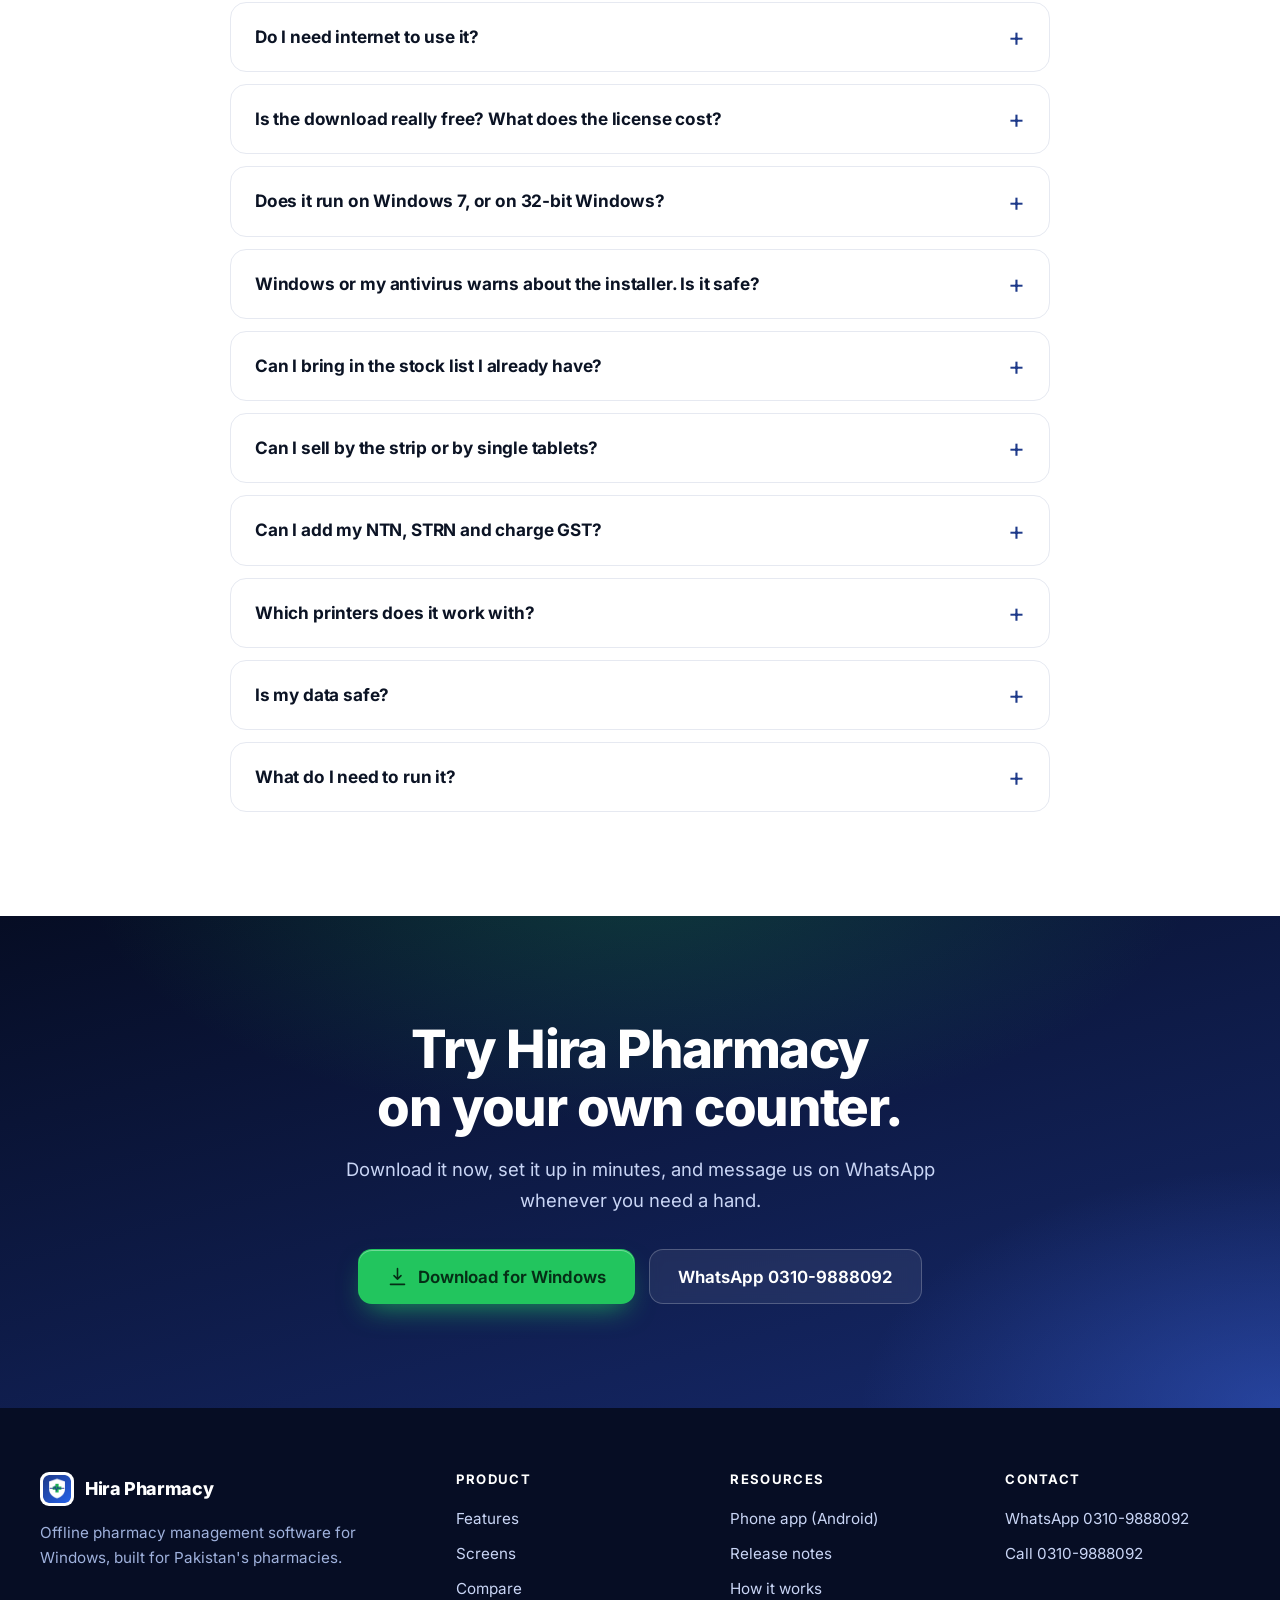
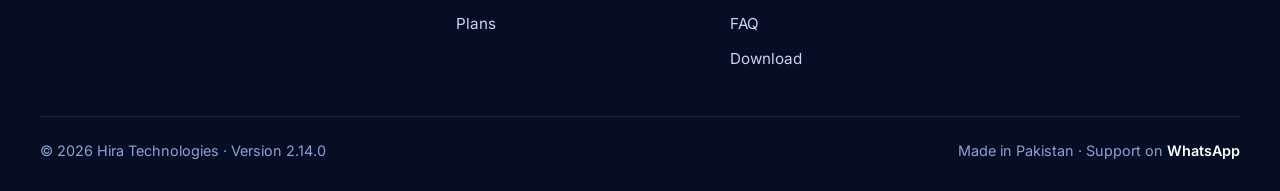
==== commit e5575dfd: "Website: Hira Pharmacy 2.14.0, mouse-free billing Co-Authored-By: Claude Sonnet 5.5 <noreply@anthrop" ====
--- a/index.html
+++ b/index.html
@@ -4,7 +4,7 @@
 <meta charset="utf-8">
 <meta name="viewport" content="width=device-width, initial-scale=1">
 <title>Hira Pharmacy — Offline Pharmacy Software for Windows</title>
-<meta name="description" content="Offline pharmacy software for Windows: fast billing, expiry and low-stock alerts, sell by the strip or tablet, a Short List for restocking, suppliers, reports and optional GST. Download Hira Pharmacy 2.10.1.">
+<meta name="description" content="Offline pharmacy software for Windows: fast billing, expiry and low-stock alerts, sell by the strip or tablet, a Short List for restocking, suppliers, reports and optional GST. Mouse-free billing with your own shortcut keys. Download Hira Pharmacy 2.14.0.">
 <meta name="theme-color" content="#060d24">
 <link rel="icon" type="image/png" href="assets/logo.png">
 <link rel="canonical" href="https://nayahiradigital.store/">
@@ -23,7 +23,7 @@
   "name": "Hira Pharmacy",
   "applicationCategory": "BusinessApplication",
   "operatingSystem": "Windows 10, Windows 11",
-  "softwareVersion": "2.13.0",
+  "softwareVersion": "2.14.0",
   "description": "Offline pharmacy management software: billing, stock and expiry alerts, suppliers, cash book and reports.",
   "downloadUrl": "https://nayahiradigital.store/download/",
   "author": { "@type": "Organization", "name": "Hira Technologies" }
@@ -306,7 +306,7 @@
 <a class="skip" href="#main">Skip to content</a>
 
 <div class="announce">
-  <b>New in 2.10</b> — scan a pack to fill batch and expiry, service / hospital / doctor charges on bills, thinner receipt text, a faster Purchase screen. <a href="releases.html">See what's new</a>
+  <b>New in 2.14</b> — make a full bill without touching the mouse, with shortcut keys you can change yourself. <a href="#keyboard">See how</a>
 </div>
 
 <header class="nav">
@@ -352,7 +352,7 @@
 
 <section class="hero" id="top">
   <div class="container hero-inner">
-    <a class="pill-new" href="releases.html"><b>New</b> Version 2.13.0 — try Hira free for 3 days, no code needed <svg class="ic" viewBox="0 0 24 24" aria-hidden="true" style="width:1em;height:1em"><path d="m9 6 6 6-6 6"/></svg></a>
+    <a class="pill-new" href="releases.html"><b>New</b> Version 2.14.0 — bill without the mouse, with your own keys <svg class="ic" viewBox="0 0 24 24" aria-hidden="true" style="width:1em;height:1em"><path d="m9 6 6 6-6 6"/></svg></a>
     <h1>Run your whole pharmacy from one <span class="grad">fast, offline app.</span></h1>
     <p class="lede">Billing, stock, expiry alerts, suppliers and reports, all on your own Windows PC. No internet needed, and your data stays in your shop.</p>
 
@@ -365,7 +365,7 @@
         <svg class="ic" viewBox="0 0 24 24" aria-hidden="true"><path d="M21 12a9 9 0 0 1-13.4 7.8L3 21l1.3-4.4A9 9 0 1 1 21 12z"/></svg> Get your license on WhatsApp
       </a>
     </div>
-    <p class="hero-meta"><strong>Version 2.13.0</strong> · Windows 10 / 11 (64-bit) · 86 MB · Free to download</p>
+    <p class="hero-meta"><strong>Version 2.14.0</strong> · Windows 10 / 11 (64-bit) · 86 MB · Free to download</p>
     <p class="hero-meta">A license key activates the software after you install it.</p>
     <p class="mobile-note">Hira Pharmacy installs on a Windows PC. Tap the button to send yourself the download link.</p>
     <p class="nonwin-note">Heads up: Hira Pharmacy is a Windows application and won't run on this device.</p>
@@ -419,7 +419,7 @@
       <div class="dl-card reveal">
         <div class="dl-ico">PC</div>
         <h3>Hira Pharmacy for Windows</h3>
-        <p>Version 2.12.0 &middot; Windows 10 / 11 (64-bit) &middot; 86 MB. A license key activates it after you install.</p>
+        <p>Version 2.14.0 &middot; Windows 10 / 11 (64-bit) &middot; 86 MB. A license key activates it after you install.</p>
         <a class="btn btn-primary btn-lg" data-download href="https://nayahiradigital.store/download/" rel="noopener"><svg class="ic" viewBox="0 0 24 24" aria-hidden="true"><path d="M12 3v12m0 0-4-4m4 4 4-4M4 21h16"/></svg> <span class="dl-label">Download for Windows</span></a>
         <p class="dl-fine">Updating? Install over your old version. Your data stays.</p>
       </div>
@@ -443,6 +443,25 @@
         </div>
         <p class="dl-fine">Android 7 or newer &middot; 1.1 MB. Different from Hira Live, which only shows a Windows shop on your phone.</p>
       </div>
+    </div>
+  </div>
+</section>
+
+<section class="section section-soft" id="keyboard">
+  <style>.kb { font: inherit; font-weight: 800; background: var(--navy-100); color: var(--navy-700); border-radius: 8px; padding: 3px 10px; border: 1px solid var(--navy-200); }</style>
+  <div class="container">
+    <div class="section-head center reveal">
+      <div class="kicker">New in 2.14</div>
+      <h2>A full bill without touching the mouse.</h2>
+      <p>Every key is written beside its button on the Sales screen. Prefer other keys? Change them in Settings &rarr; Keyboard Shortcuts.</p>
+    </div>
+    <div class="smart-grid">
+      <div class="smart-card reveal"><h3><kbd class="kb">↑ ↓ then Enter</kbd></h3><p>Choose a medicine and add it. The cursor moves to the quantity.</p></div>
+      <div class="smart-card reveal"><h3><kbd class="kb">3*panadol</kbd></h3><p>Add three at once.</p></div>
+      <div class="smart-card reveal"><h3><kbd class="kb">T / S / P</kbd></h3><p>Sell by tablet, strip or pack.</p></div>
+      <div class="smart-card reveal"><h3><kbd class="kb">F4 · F8 · F9</kbd></h3><p>Customer, Cash or Udhaar, bill discount.</p></div>
+      <div class="smart-card reveal"><h3><kbd class="kb">F10</kbd></h3><p>Type the cash received and see the change in large figures.</p></div>
+      <div class="smart-card reveal"><h3><kbd class="kb">Ctrl+Enter</kbd></h3><p>Save and print. The cursor is ready for the next customer.</p></div>
     </div>
   </div>
 </section>
@@ -717,7 +736,7 @@
           <li><span class="ico"><svg class="ic" viewBox="0 0 24 24" aria-hidden="true"><path d="M6 11h12v9H6zM8 11V8a4 4 0 0 1 8 0v3"/></svg></span><div><b>Private and encrypted</b><span>Your backups are locked with your own recovery code. Nobody else, including us, can read them.</span></div></li>
         </ul>
         <ol class="cloud-steps">
-          <li>Update to 2.13.0</li>
+          <li>Update to 2.14.0</li>
           <li>Start the free trial in Hira</li>
           <li>Install Hira Live and link your phone</li>
         </ol>
@@ -887,7 +906,7 @@
       </div>
     </div>
     <div class="foot-bottom">
-      <span>© <span id="year">2026</span> Hira Technologies · Version 2.10.1</span>
+      <span>© <span id="year">2026</span> Hira Technologies · Version 2.14.0</span>
       <span>Made in Pakistan · Support on <a class="js-wa" href="https://wa.me/923109888092" target="_blank" rel="noopener">WhatsApp</a></span>
     </div>
   </div>
